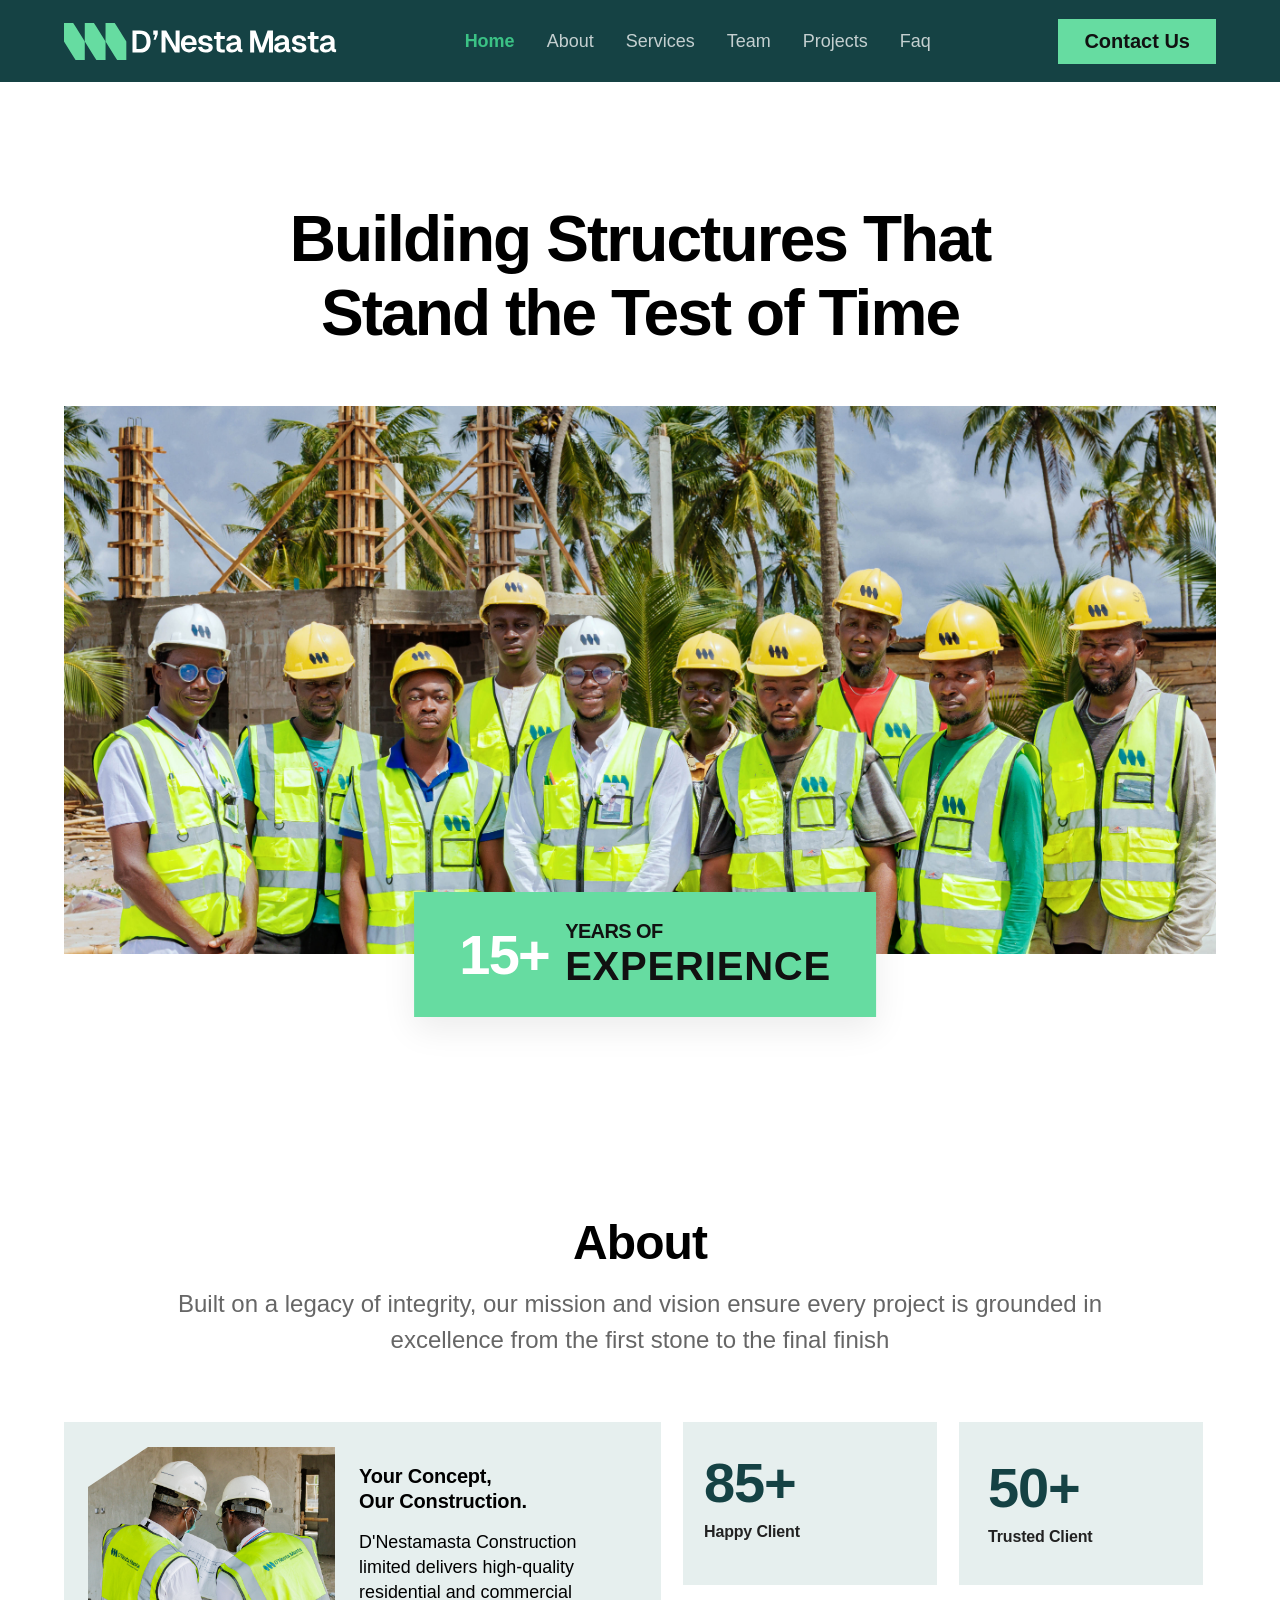
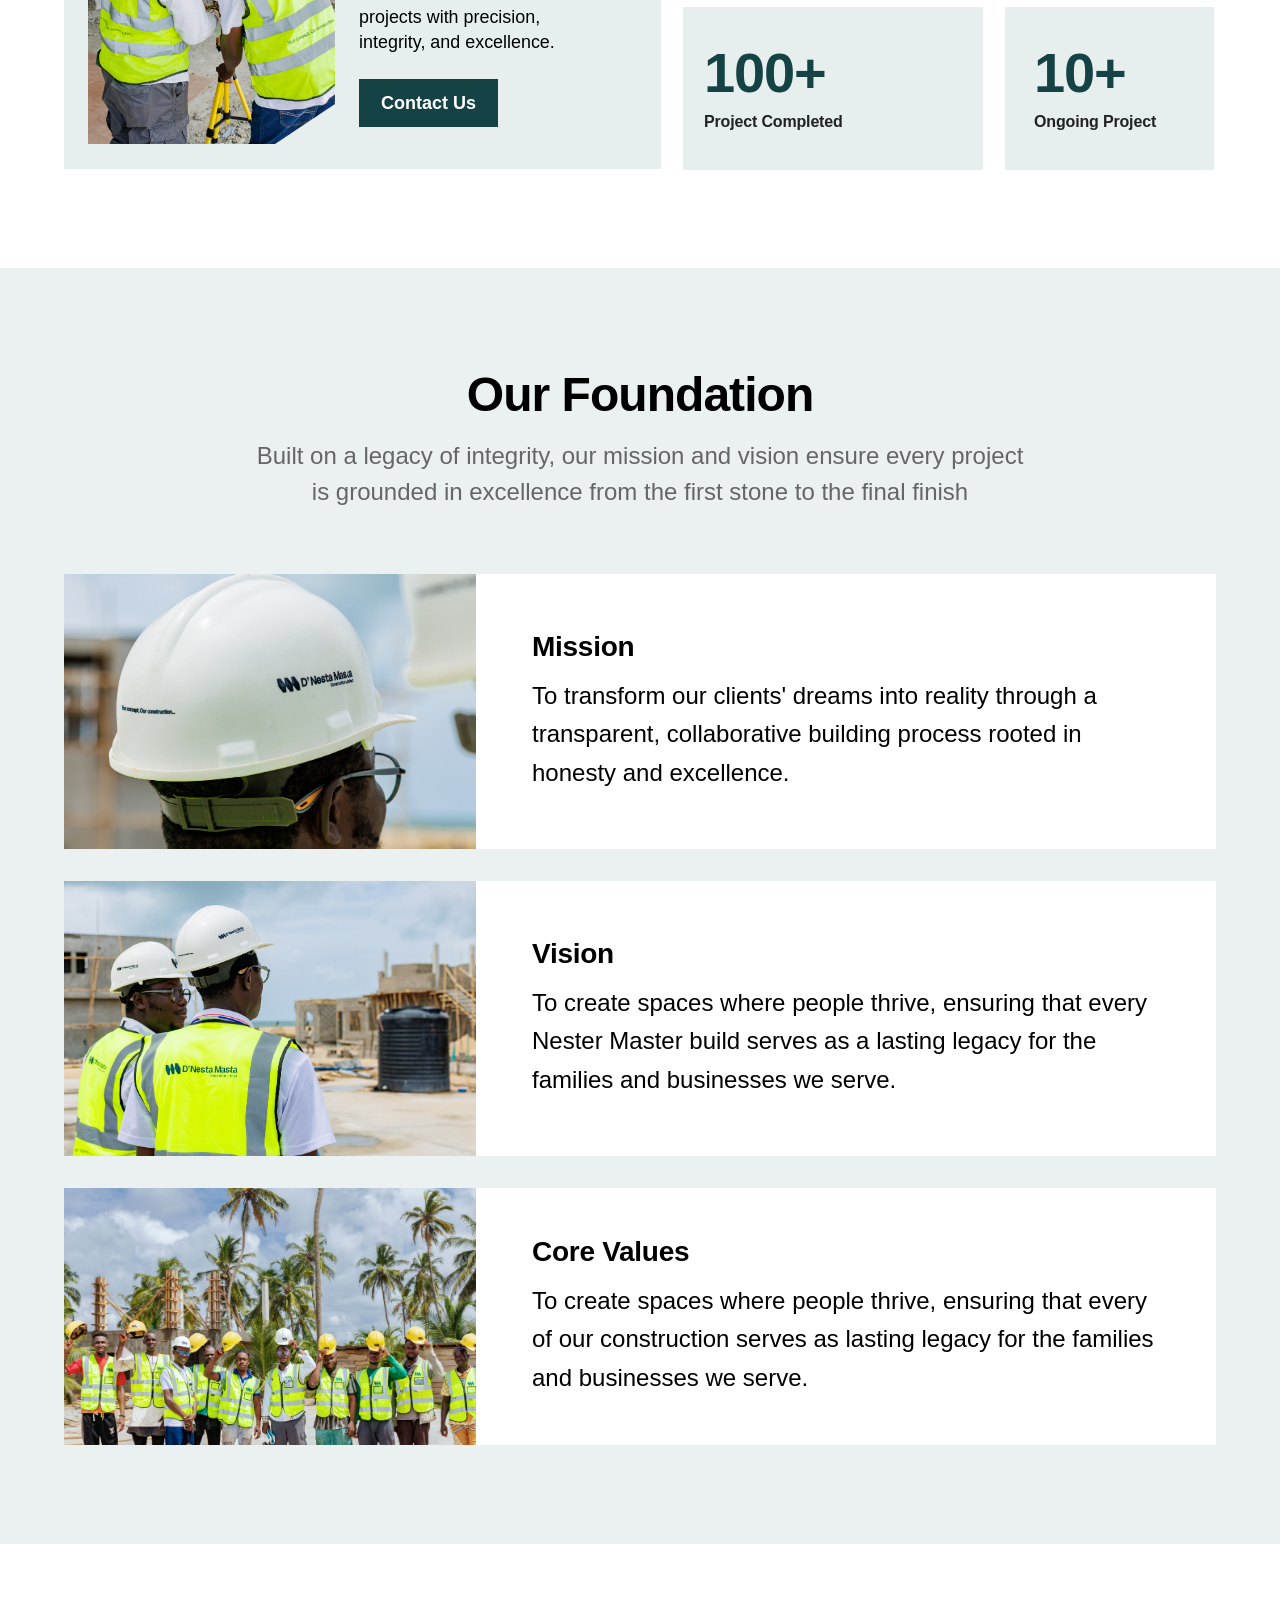
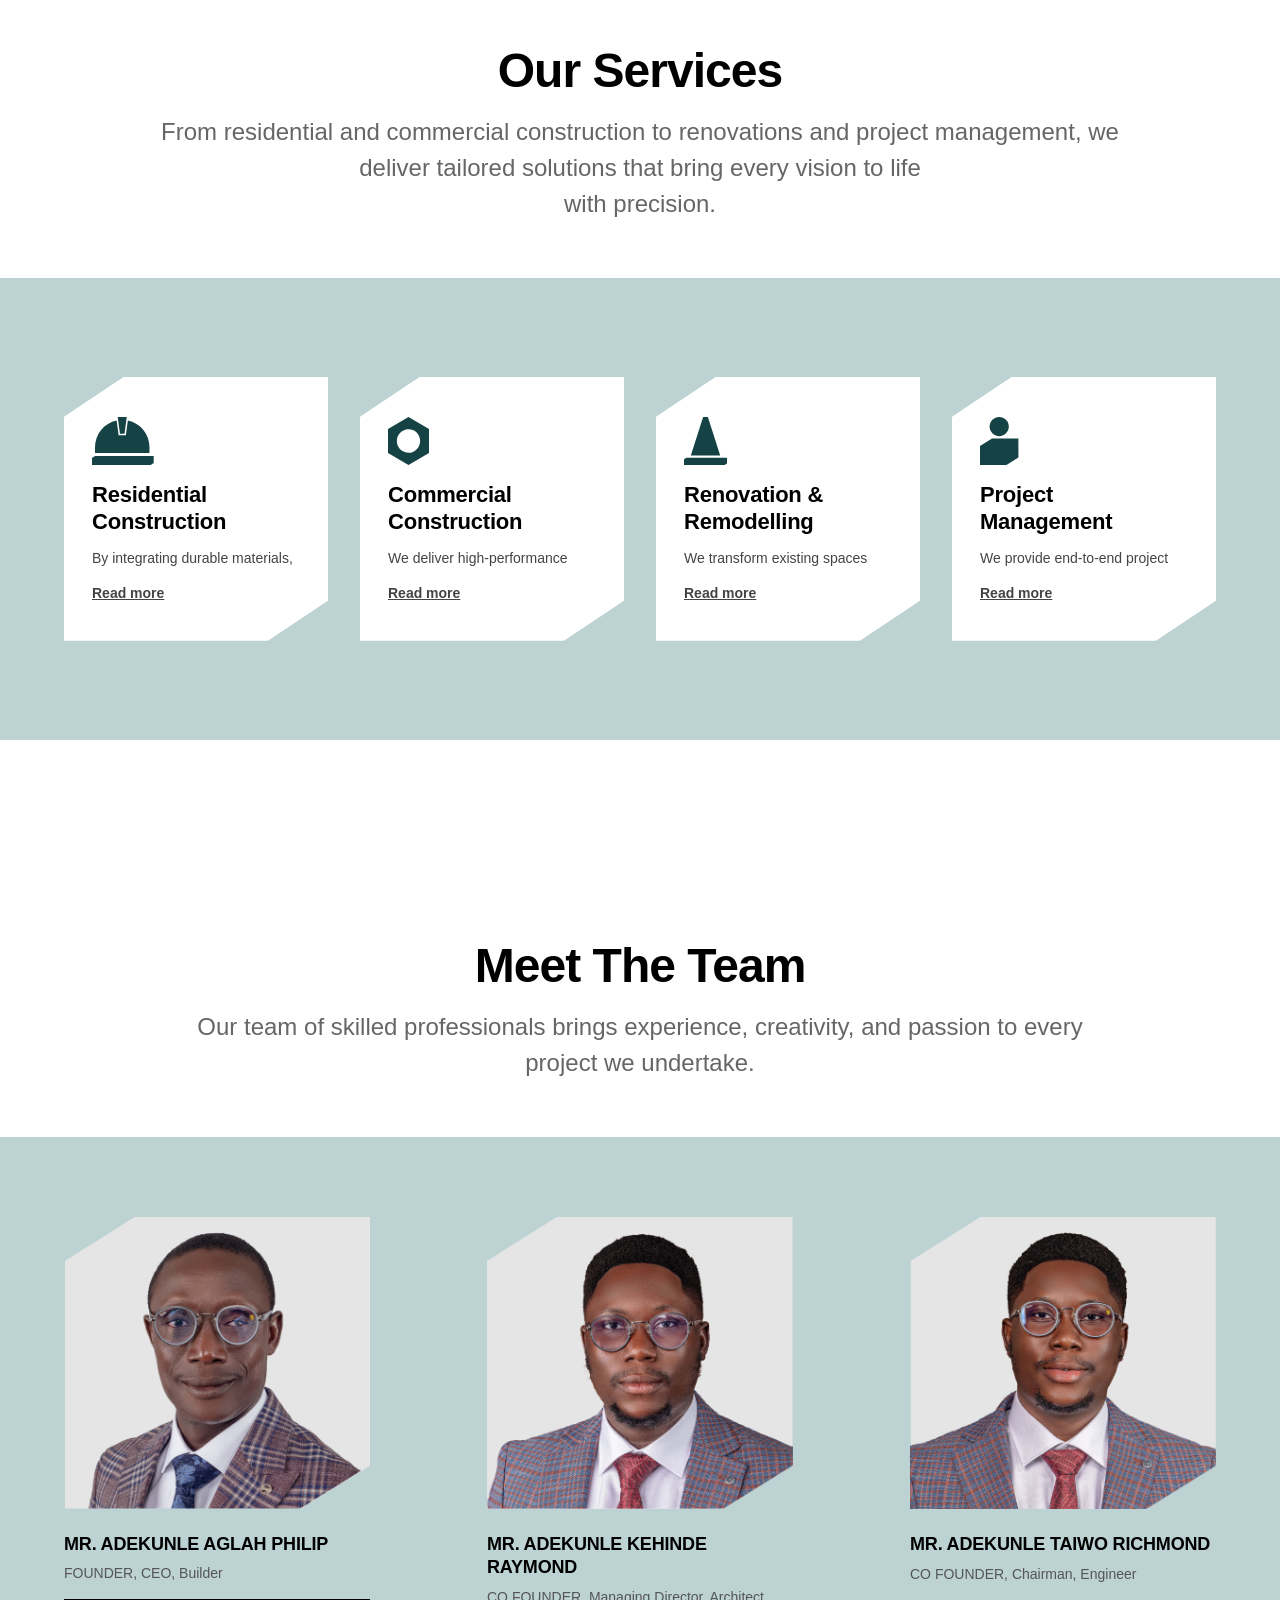
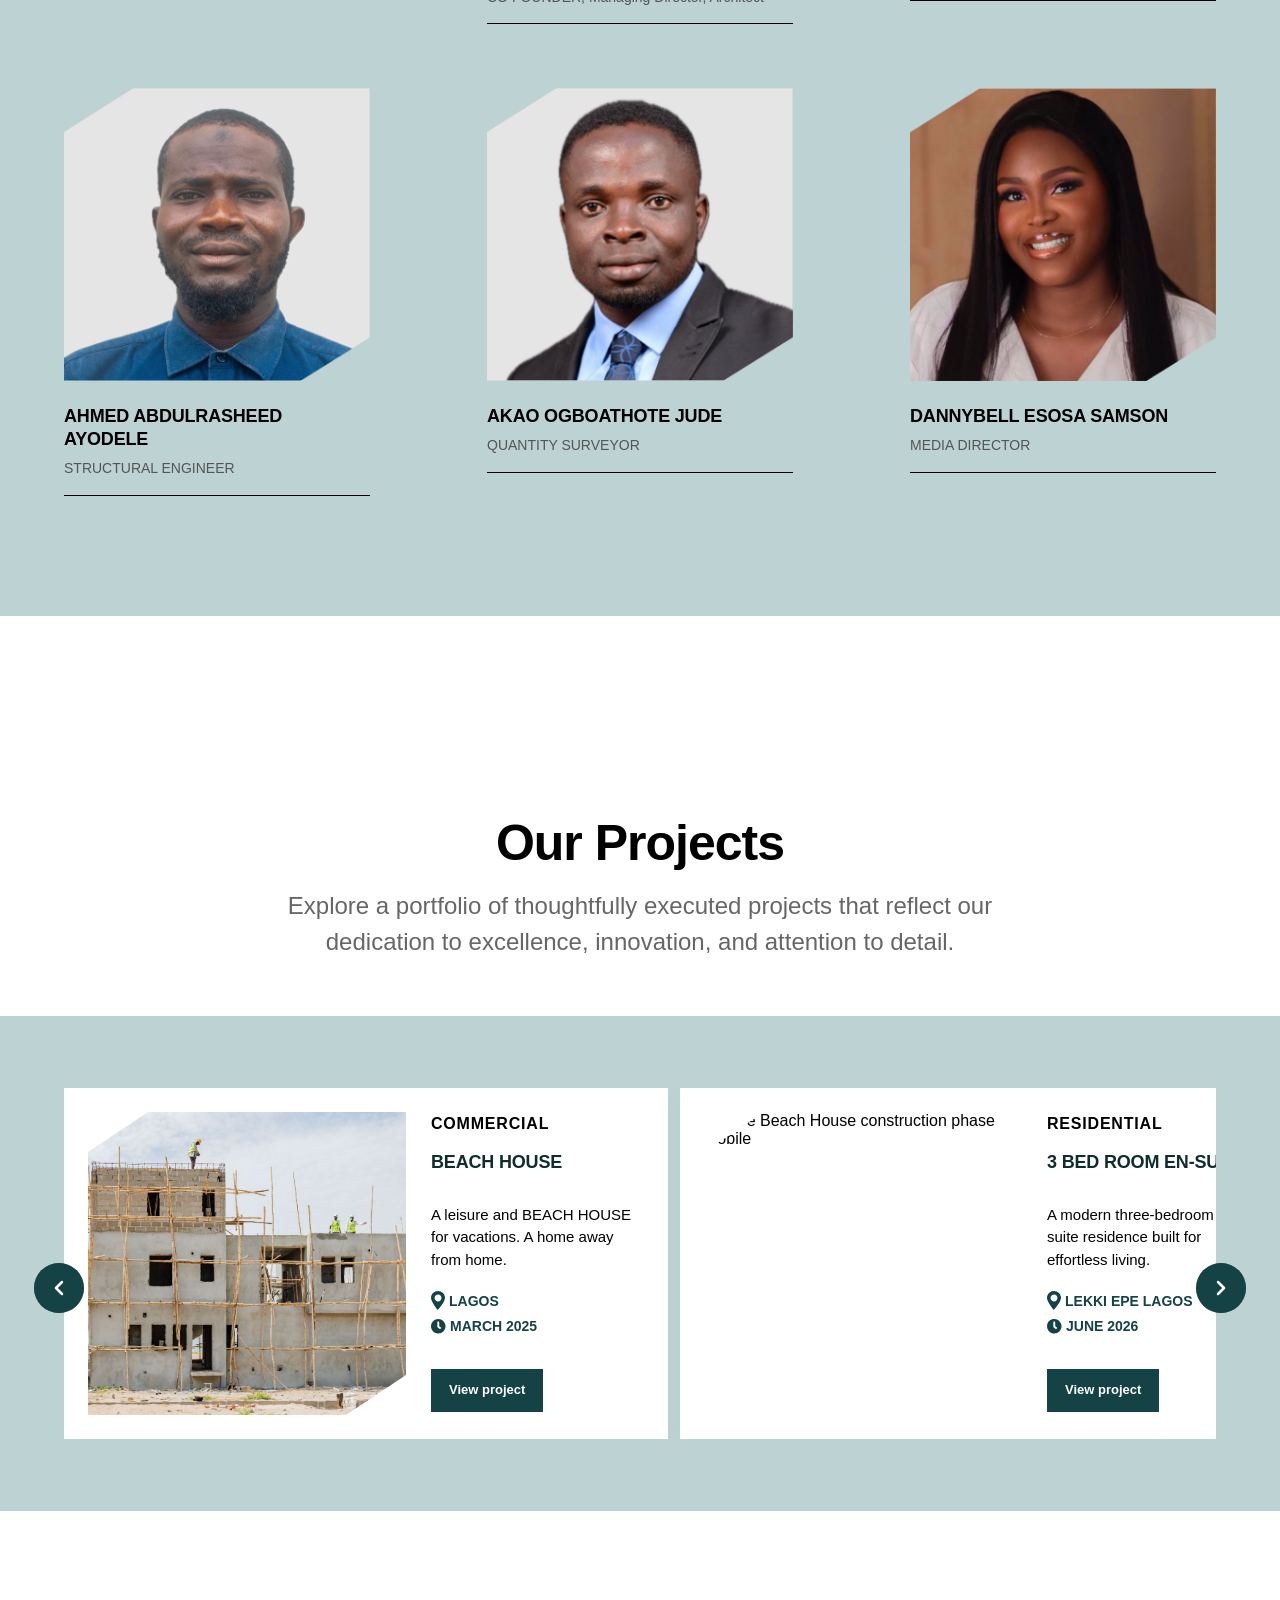
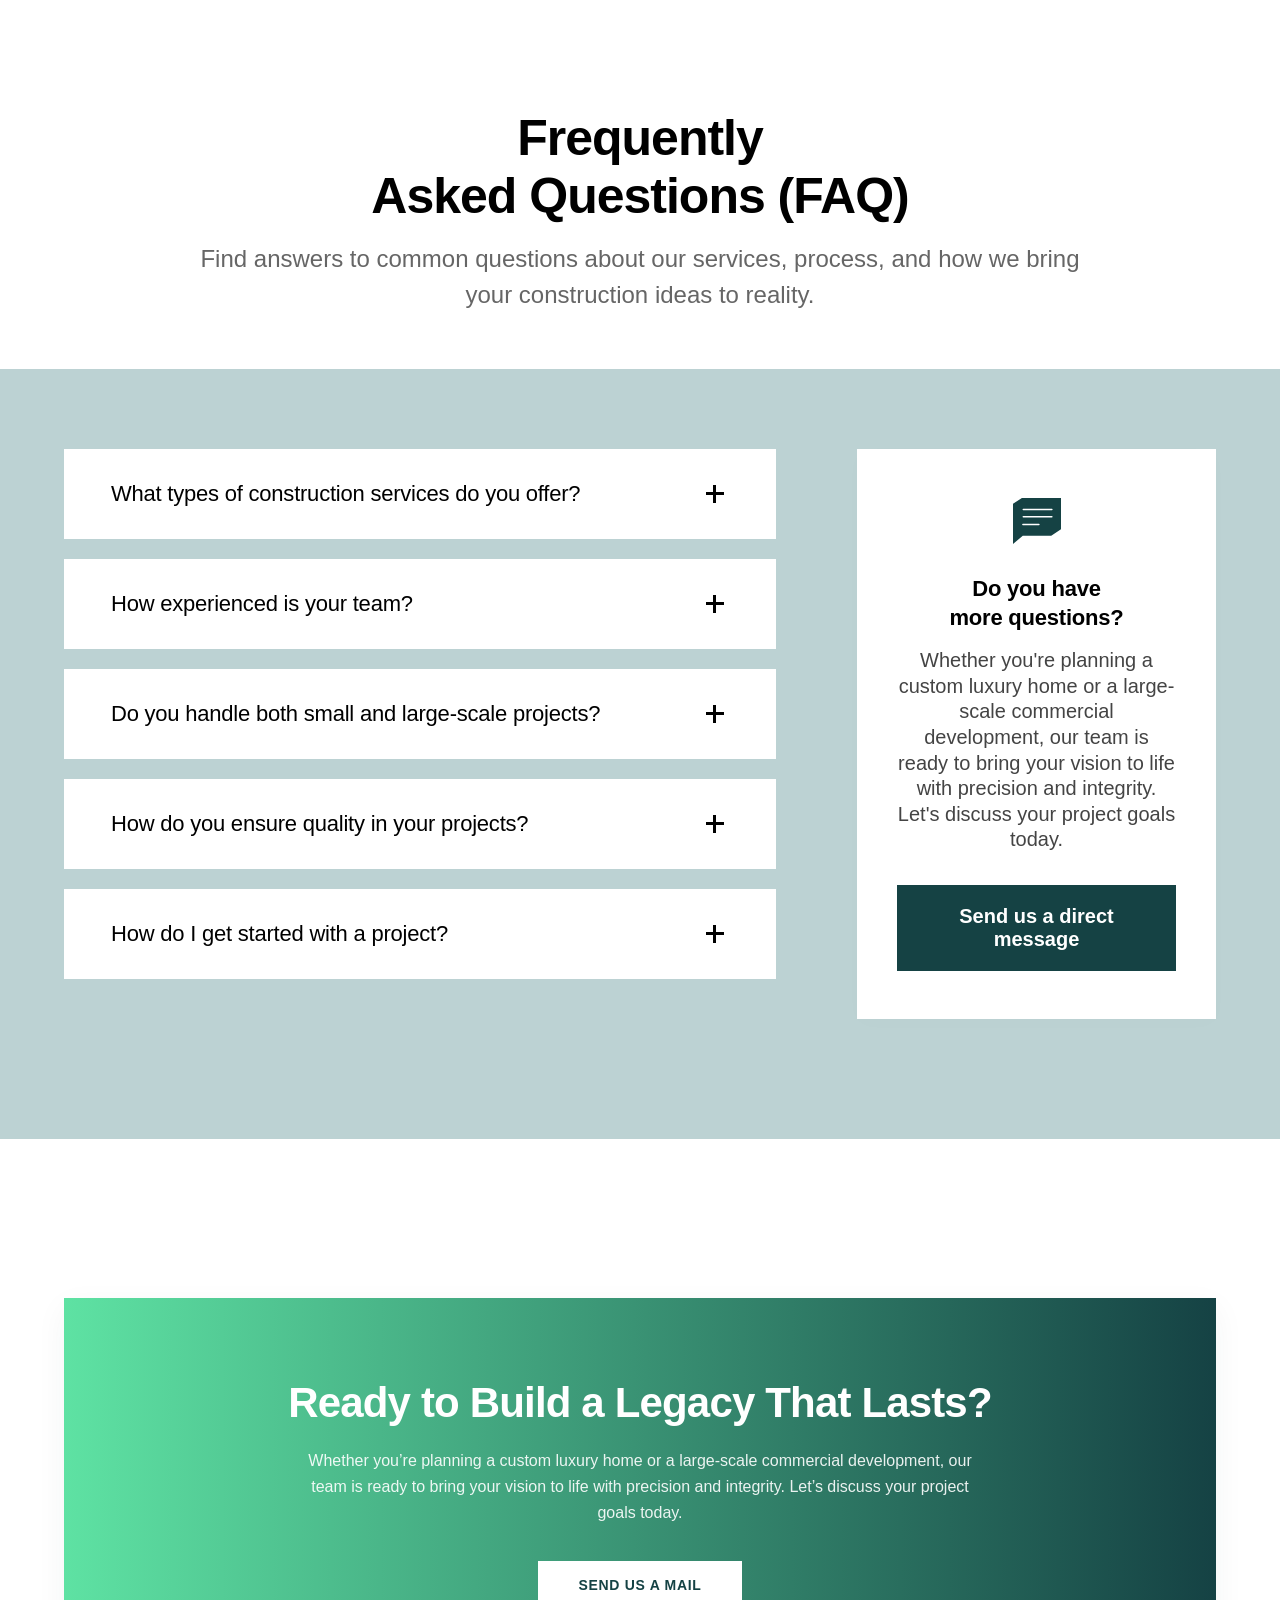
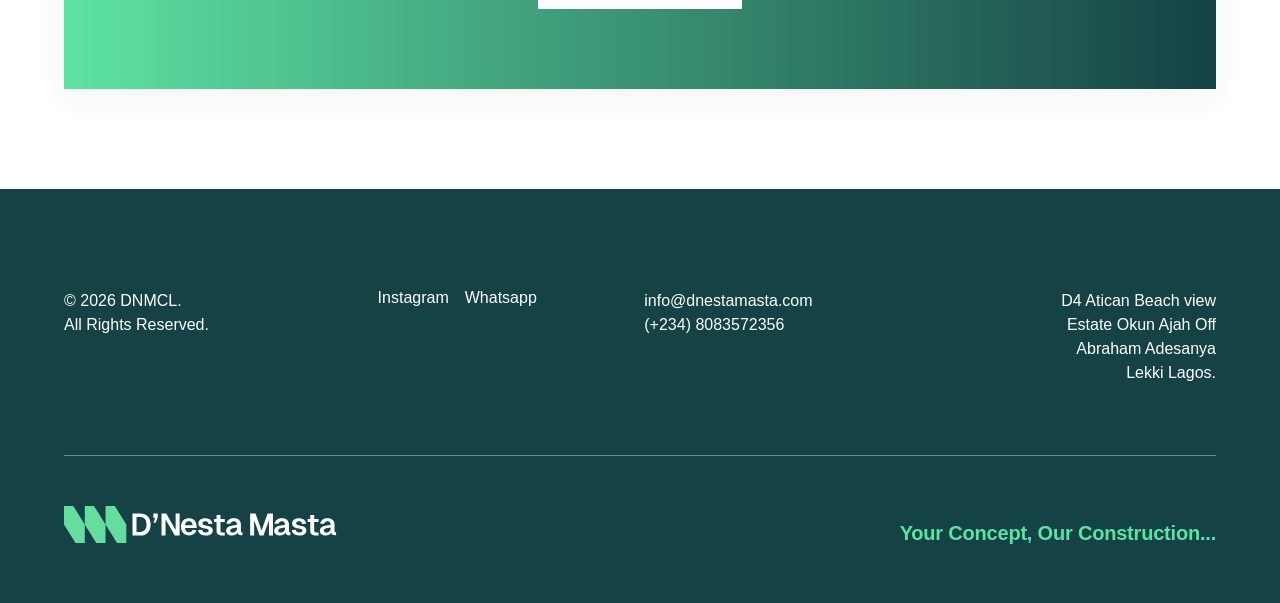
==== index.html @ 19a23cb1 "update chnages" ====
<!DOCTYPE html>
<html lang="en">
<head>
    <meta charset="UTF-8">
    <meta name="viewport" content="width=device-width, initial-scale=1.0">
    <title>Document</title>
    <link rel="preconnect" href="https://fonts.gstatic.com" crossorigin>

    <link rel="stylesheet" href="css/styles.css">

    
</head>

<script src="js/main.js"></script>

<body>
    <header class="site-header">
        <div class="site-container header-inner">
            <a href="index.html" class="brand-logo">
                <img src="Assets/Icon/Icon + Word Mark.svg" alt="D'Nesta Masta Logo" class="logo-mark">
                
            </a>

            <nav class="main-navigation">
                <ul class="nav-links-list">
                    <li><a href="#home" class="nav-anchor active-anchor">Home</a></li>
                    <li><a href="#about" class="nav-anchor">About</a></li>
                    <li><a href="#services" class="nav-anchor">Services</a></li>
                    <li><a href="#team" class="nav-anchor">Team</a></li>
                    <li><a href="#projects" class="nav-anchor">Projects</a></li>
                    <li><a href="#faq" class="nav-anchor">Faq</a></li>
                </ul>
            </nav>

            <div class="header-action">
                <a href="mailto:hello@nestermaster.com" class="btn-primary-cta">Contact Us</a>
            </div>
        </div>
    </header>

    <section id="home" class="hero-viewport-section">
        <div class="site-container hero-inner-layout">
            
            <h1 class="hero-master-headline">
                <span class="headline-row-top">Building Structures That</span>
                <span class="headline-row-bottom">Stand the Test of Time</span>
            </h1>
            
            <div class="hero-asset-frame">
                <img src="Assets/Images/dnmcl image/419A0085.jpg" alt="D'Nesta Masta Construction Crew" class="hero-main-display">
                
            
            </div>

             <div class="metric-accent-badge">
                    <span class="metric-num">15+</span>
                    <div class="metric-label-block">
                        <span class="label-meta-top">YEARS OF</span>
                        <span class="label-meta-bold">EXPERIENCE</span>
                    </div>
                </div>

        </div>
    </section>

    <section id="about" class="about-viewport-section">
    <div class="site-container">
        
        <header class="about-section-header">
            <h2 class="about-main-title">About</h2>
            <p class="about-header-lead">
                Built on a legacy of integrity, our mission and vision ensure every project is grounded in <br> excellence from the first stone to the final finish
            </p>
        </header>

        <div class="about-bento-grid">
            
            <article class="concept-feature-card">
                <div class="concept-image-frame">
                    <img src="Assets/Images/dnmcl image/419A0057.jpg" alt="Engineers reviewing structural blueprints" class="concept-display-img">
                </div>
                
                <div class="concept-content-block">
                    <h3 class="concept-card-title">
                        <span class="title-row">Your Concept, <br> Our Construction.</span>
                    </h3>
                    <p class="concept-card-body">
                        D'Nestamasta Construction <br>limited delivers high-quality <br>residential and commercial <br> projects with precision, <br>integrity, and excellence.
                    </p>
                    <a href="#contact" class="btn-secondary-cta">Contact Us</a>
                </div>
            </article>

            <div class="metrics-grid-aside">
                
                <div class="metric-data-card">
                    <span class="metric-num-display" data-target="85">+</span>
                    <span class="metric-label-display">Happy Client</span>
                </div>

                <div class="metric-data-card-1">
                    <span class="metric-num-display"data-target="50">+</span></span>
                    <span class="metric-label-display">Trusted Client</span>
                </div>

                <div class="metric-data-card-2">
                    <span class="metric-num-display"data-target="100">+</span>
                    <span class="metric-label-display">Project Completed</span>
                </div>

                <div class="metric-data-card-3">
                    <span class="metric-num-display"data-target="10">+</span>
                    <span class="metric-label-display">Ongoing Project</span>
                </div>

            </div>

        </div>

    </div>
</section>

<section id="foundation" class="foundation-viewport-section">
    <div class="site-container">
        
        <header class="foundation-section-header">
            <h2 class="foundation-main-title">Our Foundation</h2>
            <p class="foundation-header-lead">
                Built on a legacy of integrity, our mission and vision ensure every project is grounded in excellence from the first stone to the final finish
            </p>
        </header>

        <div class="foundation-rows-stack">
            
            <article class="foundation-row-card">
                <div class="foundation-image-block">
                    <img src="Assets/Images/dnmcl image/419A0175.jpg" alt="D'Nesta Masta close up helmet view" class="foundation-row-img">
                </div>
                <div class="foundation-content-block">
                    <h3 class="foundation-card-title">Mission</h3>
                    <p class="foundation-card-body">
                        To transform our clients' dreams into reality through a transparent, collaborative building process rooted in honesty and excellence.
                    </p>
                </div>
            </article>

            <article class="foundation-row-card">
                <div class="foundation-image-block">
                    <img src="Assets/Images/dnmcl image/419A0178.jpg" alt="Engineers looking at construction site development" class="foundation-row-img">
                </div>
                <div class="foundation-content-block">
                    <h3 class="foundation-card-title">Vision</h3>
                    <p class="foundation-card-body">
                        To create spaces where people thrive, ensuring that every Nester Master build serves as a lasting legacy for the families and businesses we serve.
                    </p>
                </div>
            </article>

            <article class="foundation-row-card">
                <div class="foundation-image-block">
                    <img src="Assets/Images/dnmcl image/419A0094.jpg" alt="D'Nesta Masta construction field team array" class="foundation-row-img">
                </div>
                <div class="foundation-content-block">
                    <h3 class="foundation-card-title">Core Values</h3>
                    <p class="foundation-card-body">
                        To create spaces where people thrive, ensuring
                        that every of our construction serves as lasting legacy for the families and businesses we serve.
                    </p>
                </div>
            </article>

        </div>

    </div>
</section>

<section id="services" class="services-viewport-section">
    
    <div class="site-container">
        <header class="services-section-header">
            <h2 class="services-main-title">Our Services</h2>
            <p class="about-header-lead">
                From residential and commercial construction to renovations and project management, we deliver tailored solutions that bring every vision to life <br> with precision.
            </p>
        </header>
    </div>

    <div class="services-color-tray">
        <div class="site-container">
            <div class="services-desktop-grid">
                
                <article class="service-custom-card">
                    <div class="service-card-inner-wrap">
                        <div class="service-icon-box">
                            <img src="Assets/Icon/residential.svg" alt="Residential Construction Icon" class="service-vector">
                        </div>
                        <h3 class="service-card-title">Residential<br>Construction</h3>
                        
                        <div class="service-expand-wrapper">
                            <p class="service-card-body-text">
                                 By integrating durable materials, modern building techniques, and refined design, we deliver homes that are not only visually striking but built to stand the test of time.
                            </p>
                        </div>
                        
                        <button class="btn-service-toggle">Read more</button>
                    </div>
                </article>

                <article class="service-custom-card">
                    <div class="service-card-inner-wrap">
                        <div class="service-icon-box">
                            <img src="Assets/Icon/Commercial.svg" alt="Commercial Construction Icon" class="service-vector">
                        </div>
                        <h3 class="service-card-title">Commercial<br>Construction</h3>
                        
                        <div class="service-expand-wrapper">
                            <p class="service-card-body-text">
                               We deliver high-performance commercial developments designed to meet the demands of modern business environments. From structural planning to final execution, our process combines efficiency, durability, and design excellence. Whether it’s office spaces, retail environments, or large-scale facilities, we create functional spaces that support growth while maintaining a strong architectural presence.  
                            </p>
                        </div>
                        
                        <button class="btn-service-toggle">Read more</button>
                    </div>
                </article>

                <article class="service-custom-card">
                    <div class="service-card-inner-wrap">
                        <div class="service-icon-box">
                            <img src="Assets/Icon/Renovation.svg" alt="Renovation & Remodelling Icon" class="service-vector">
                        </div>
                        <h3 class="service-card-title">Renovation &<br>Remodelling</h3>
                        
                        <div class="service-expand-wrapper">
                            <p class="service-card-body-text">
                                We transform existing spaces through carefully planned renovations that enhance both form and function. From structural upgrades to contemporary interior refinements, we reimagine spaces with precision and purpose. Our approach ensures each project not only meets current standards but elevates the overall value and experience of the space.

                            </p>
                        </div>
                        
                        <button class="btn-service-toggle">Read more</button>
                    </div>
                </article>

                <article class="service-custom-card">
                    <div class="service-card-inner-wrap">
                        <div class="service-icon-box">
                            <img src="Assets/Icon/project.svg" alt="Project Management Icon" class="service-vector">
                        </div>
                        <h3 class="service-card-title">Project<br>Management</h3>
                        
                        <div class="service-expand-wrapper">
                            <p class="service-card-body-text">
                                We provide end-to-end project management, overseeing every stage of the construction lifecycle with precision and transparency. From initial planning and resource coordination to execution and final delivery, our team ensures every detail is aligned with your goals. With a focus on efficiency, quality control, and timely completion, we bring clarity and confidence to every project.
                            </p>
                        </div>
                        
                        <button class="btn-service-toggle">Read more</button>
                    </div>
                </article>
            </div>

            <div class="services-scroll-indicator">
                   <span class="indicator-dot active" data-slide="0"></span>
                   <span class="indicator-dot" data-slide="1"></span>
                   <span class="indicator-dot" data-slide="2"></span>
                   <span class="indicator-dot" data-slide="3"></span>
            </div>
        </div>
    </div>
</section>

<section id="team" class="team-viewport-section">
    
    <div class="site-container">
        <header class="team-section-header">
            <h2 class="team-main-title">Meet The Team</h2>
            <p class="team-header-lead">
                Our team of skilled professionals brings experience, creativity, and passion to every project we undertake.
            </p>
        </header>
    </div>

    <div class="team-color-tray">
        <div class="site-container">
            
            <div class="team-desktop-grid">
                
                <article class="team-profile-card">
                    <div class="team-image-frame">
                        <img src="Assets/Images/Website Assets/Group 37299.png" alt="Mr. Adekunle Aglah. P" class="team-portrait-img">
                    </div>
                    <div class="team-meta-details">
                        <h3 class="team-member-name">MR. ADEKUNLE AGLAH PHILIP</h3>
                        <p class="team-member-role">FOUNDER, CEO, Builder</p>
                    </div>
                </article>

                <article class="team-profile-card">
                    <div class="team-image-frame">
                        <img src="Assets/Images/Website Assets/Group 37300.png" alt="Mr. Adekunle Kehinde. R" class="team-portrait-img">
                    </div>
                    <div class="team-meta-details">
                        <h3 class="team-member-name">MR. ADEKUNLE KEHINDE RAYMOND</h3>
                        <p class="team-member-role">CO FOUNDER, Managing Director, Architect</p>
                    </div>
                </article>

                <article class="team-profile-card">
                    <div class="team-image-frame">
                        <img src="Assets/Images/Website Assets/Group 37301.png" alt="Mr. Adekunle Taiwo. R" class="team-portrait-img">
                    </div>
                    <div class="team-meta-details">
                        <h3 class="team-member-name">MR. ADEKUNLE TAIWO RICHMOND</h3>
                        <p class="team-member-role">CO FOUNDER, Chairman, Engineer</p>
                    </div>
                </article>

                <article class="team-profile-card">
                    <div class="team-image-frame">
                        <img src="Assets/Images/Website Assets/Group 37304.png" alt="Ahmed Abdulrasheed Ayodele" class="team-portrait-img">
                    </div>
                    <div class="team-meta-details">
                        <h3 class="team-member-name">AHMED ABDULRASHEED AYODELE</h3>
                        <p class="team-member-role">STRUCTURAL ENGINEER</p>
                    </div>
                </article>

                <article class="team-profile-card">
                    <div class="team-image-frame">
                        <img src="Assets/Images/Website Assets/Group 37303.png" alt="Akao Ogboathote Jude" class="team-portrait-img">
                    </div>
                    <div class="team-meta-details">
                        <h3 class="team-member-name">AKAO OGBOATHOTE JUDE</h3>
                        <p class="team-member-role">QUANTITY SURVEYOR</p>
                    </div>
                </article>

                <article class="team-profile-card">
                    <div class="team-image-frame">
                        <img src="Assets/Images/Website Assets/Group 37302.png" alt="Dannybell Esosa Samson" class="team-portrait-img">
                    </div>
                    <div class="team-meta-details">
                        <h3 class="team-member-name">DANNYBELL ESOSA SAMSON</h3>
                        <p class="team-member-role">MEDIA DIRECTOR</p>
                    </div>
                </article>

            </div>
            
        </div>
    </div>
</section>

<section id="projects" class="projects-viewport-section">
    
    <div class="site-container">
        <header class="projects-section-header">
            <h2 class="projects-main-title">Our Projects</h2>
            <p class="projects-header-lead">
                Explore a portfolio of thoughtfully executed projects that reflect our dedication to excellence, innovation, and attention to detail.
            </p>
        </header>
    </div>

    <div class="projects-color-tray">
        <div class="site-container slider-outer-wrapper">
            
            <div class="projects-slider-window">
                <div class="projects-slider-track">

                    <!-- Project Card 1 -->
                    <article class="project-display-card">
                        <div class="project-image-frame">
                                <img src="Assets/Images/Commercial Construction/419A0062.jpg" alt="Ikare Beach House construction phase mobile" class="project-card-img mobile-only-img">
                        </div>
                        <div class="project-info-block">
                            <span class="project-tag">COMMERCIAL</span>
                            <h3 class="project-card-title">BEACH HOUSE</h3>
                            <p class="project-card-body">
                                A leisure and BEACH HOUSE for vacations. A home away from home.
                            </p>
                            <div class="project-meta-data">
                                <div class="meta-item">
                                    <img src="Assets/Icon/Location--inject-1.svg" alt="">
                                    <span>LAGOS</span>
                                </div>
                                <div class="meta-item">
                                    <img src="Assets/Icon/Date.svg" alt="">
                                    <span>MARCH 2025</span>
                                </div>
                            </div>
                            <a href="project-1.html" class="btn-project-link">View project</a>
                        </div>
                    </article>

                    <!-- Project Card 2 -->
                    <article class="project-display-card">
                        <div class="project-image-frame">
                            <div class="project-image-frame">
                                <img src="Assets/Images/Residential Construction/DJI_20260325124326_0551_D.jpg" alt="Ikare Beach House construction phase mobile" class="project-card-img mobile-only-img">
                        </div>
                        </div>
                        <div class="project-info-block">
                            <span class="project-tag">RESIDENTIAL</span>
                            <h3 class="project-card-title">3 BED ROOM EN-SUITE</h3>
                            <p class="project-card-body">
                                A modern three-bedroom en-suite residence built for effortless living.
                            </p>
                            <div class="project-meta-data">
                                <div class="meta-item">
                                    <img src="Assets/Icon/Location--inject-1.svg" alt="">
                                    <span>LEKKI EPE LAGOS</span>
                                </div>
                                <div class="meta-item">
                                    <img src="Assets/Icon/Date.svg" alt="">
                                    <span>JUNE 2026</span>
                                </div>
                            </div>
                            <a href="project-2.html" class="btn-project-link">View project</a>
                        </div>
                    </article>

                </div>
            </div>

            <!-- Grouped Navigation Buttons -->
            <div class="slider-nav-container">
                <button class="slider-nav-btn prev-btn" aria-label="Previous Project">
                    <svg width="24" height="24" viewBox="0 0 24 24" fill="none" stroke="currentColor" stroke-width="2.5" stroke-linecap="round" stroke-linejoin="round"><polyline points="15 18 9 12 15 6"></polyline></svg>
                </button>
                <button class="slider-nav-btn next-btn" aria-label="Next Project">
                    <svg width="24" height="24" viewBox="0 0 24 24" fill="none" stroke="currentColor" stroke-width="2.5" stroke-linecap="round" stroke-linejoin="round"><polyline points="9 18 15 12 9 6"></polyline></svg>
                </button>
            </div>

            <!-- Desktop Nav Buttons (Hidden on mobile) -->
            <div class="slider-nav-container">
                <button class="slider-nav-btn prev-btn" aria-label="Previous Project">
                    <svg width="24" height="24" viewBox="0 0 24 24" fill="none" stroke="currentColor" stroke-width="2.5" stroke-linecap="round" stroke-linejoin="round"><polyline points="15 18 9 12 15 6"></polyline></svg>
                </button>
                <button class="slider-nav-btn next-btn" aria-label="Next Project">
                    <svg width="24" height="24" viewBox="0 0 24 24" fill="none" stroke="currentColor" stroke-width="2.5" stroke-linecap="round" stroke-linejoin="round"><polyline points="9 18 15 12 9 6"></polyline></svg>
                </button>
            </div>

            <!-- Mobile Slider Indicator Dots (Shown on mobile) -->
            <div class="slider-dots-container">
                <span class="dot active" data-index="0"></span>
                <span class="dot" data-index="1"></span>
            </div>

        </div>
    </div>
</section>

<section id="faq" class="faq-viewport-section">
    
    <div class="site-container">
        <header class="faq-section-header">
            <h2 class="faq-main-title">Frequently <br>Asked Questions (FAQ)</h2>
            <p class="faq-header-lead">
                Find answers to common questions about our services, process, and how we bring <br>your construction ideas to reality.
            </p>
        </header>
    </div>

    <div class="faq-color-tray">
        <div class="site-container faq-dual-layout">
            
            <div class="faq-accordion-stack">
                
                <div class="faq-accordion-item">
                    <button class="faq-trigger-bar" aria-expanded="false">
                        <span class="faq-question-text">What types of construction services do you offer?</span>
                        <span class="faq-status-icon"></span>
                    </button>
                    <div class="faq-panel-expand">
                        <div class="faq-panel-content">
                            <p>We provide comprehensive construction services including high-end residential custom builds, modern commercial developments, structural renovations, remodeling, and end-to-end professional project management from ground breaking to handover.</p>
                        </div>
                    </div>
                </div>

                <div class="faq-accordion-item">
                    <button class="faq-trigger-bar" aria-expanded="false">
                        <span class="faq-question-text">How experienced is your team?</span>
                        <span class="faq-status-icon"></span>
                    </button>
                    <div class="faq-panel-expand">
                        <div class="faq-panel-content">
                            <p>Our foundational leadership and field teams hold over 15 years of industry experience across architecture, structural engineering, quantity surveying, and site media coordination, ensuring elite executive precision on every build site.</p>
                        </div>
                    </div>
                </div>

                <div class="faq-accordion-item">
                    <button class="faq-trigger-bar" aria-expanded="false">
                        <span class="faq-question-text">Do you handle both small and large-scale projects?</span>
                        <span class="faq-status-icon"></span>
                    </button>
                    <div class="faq-panel-expand">
                        <div class="faq-panel-content">
                            <p>Yes, our project pipelines span everything from customized, private residential luxury en-suites and vacation beach homes to large-scale business complexes, structural commercial renovations, and corporate facilities.</p>
                        </div>
                    </div>
                </div>

                <div class="faq-accordion-item">
                    <button class="faq-trigger-bar" aria-expanded="false">
                        <span class="faq-question-text">How do you ensure quality in your projects?</span>
                        <span class="faq-status-icon"></span>
                    </button>
                    <div class="faq-panel-expand">
                        <div class="faq-panel-content">
                            <p>Quality is engineered from day one through meticulous material selection, rigorous safety checkpoints, transparency in tracking, and proactive project oversight led by verified structural engineers and certified quantity surveyors.</p>
                        </div>
                    </div>
                </div>

                <div class="faq-accordion-item">
                    <button class="faq-trigger-bar" aria-expanded="false">
                        <span class="faq-question-text">How do I get started with a project?</span>
                        <span class="faq-status-icon"></span>
                    </button>
                    <div class="faq-panel-expand">
                        <div class="faq-panel-content">
                            <p>Getting started is simple. You can use our contact buttons to send us a direct message detailing your project scope or architectural concept. Our project consulting team will review your blueprint concepts and reach back out to organize an initial briefing layout.</p>
                        </div>
                    </div>
                </div>

            </div>

            <aside class="faq-billboard-aside">
                <div class="faq-billboard-card">
        
                 <div class="faq-billboard-icon-wrapper">
                  <img src="Assets/Icon/Chat.svg" alt="Chat Inquiry Icon" class="faq-chat-custom-icon">
                </div>
        
                <h3 class="faq-billboard-title">Do you have<br>more questions?</h3>
                 <p class="faq-billboard-text">
                    Whether you're planning a custom luxury home or a large-scale commercial development, our team is ready to bring your vision to life with precision and integrity. Let's discuss your project goals today.
                 </p>
                 <a href="https://wa.me/2349063449736" class="btn-faq-billboard-cta">Send us a direct message</a>
                </div>
            </aside> 

        </div>
    </div>
</section>

<!-- FINAL CALL TO ACTION BANNER -->
<section class="cta-banner-section">
    <div class="site-container">
        <div class="cta-gradient-card">
            <div class="cta-content-wrapper">
                <h2 class="cta-master-title">Ready to Build a Legacy That Lasts?</h2>
                <p class="cta-description-text">
                    Whether you’re planning a custom luxury home or a large-scale commercial development, our team is ready to bring your vision to life with precision and integrity. Let’s discuss your project goals today.
                </p>
                <div class="cta-action-block">
                    <a href="mailto:hello@nestermaster.com" class="btn-banner-mail-cta">SEND US A MAIL</a>
                </div>
            </div>
        </div>
    </div>
</section>

<!-- SITE FOOTER SECTION -->
<footer class="site-footer-wrapper">
    <div class="site-container">
        
        <!-- TOP LEVEL: METADATA GRID -->
        <div class="footer-meta-grid">
            <!-- Column 1: Rights & Copyright -->
            <div class="footer-grid-col col-copyright">
                <p>© 2026 DNMCL.<br>All Rights Reserved.</p>
            </div>
            
            <!-- Column 2: Social Connectivity -->
            <div class="footer-grid-col col-socials">
                <ul class="footer-inline-links">
                    <!-- <li><a href="https://linkedin.com" target="_blank" rel="noopener">Linkedin</a></li>
                    <li><a href="https://twitter.com" target="_blank" rel="noopener">Twitter</a></li> -->
                    <li><a href="https://www.instagram.com/dnestamasta?igsh=MWFvYWszMWZ0OTNudQ%3D%3D&utm_source=qr" target="_blank" rel="noopener">Instagram</a></li>
                    <li><a href="https://wa.me/2349063449736" target="_blank" rel="noopener">Whatsapp</a></li>
                </ul>
            </div>
            
            <!-- Column 3: Contact Channels -->
            <div class="footer-grid-col col-contact">
                <p>
                    <a href="mailto:info@dnestamasta.com" class="footer-interactive-link">info@dnestamasta.com</a><br>
                    <a href="tel:+2348083572356" class="footer-interactive-link">(+234) 8083572356</a>
                </p>
            </div>
            
            <!-- Column 4: Physical Location HQ -->
            <div class="footer-grid-col col-address">
                <p>
                    D4 Atican Beach view<br>
                    Estate Okun Ajah Off<br>
                    Abraham Adesanya<br>
                    Lekki Lagos.
                </p>
            </div>
        </div>

        <!-- DIVIDER LINE -->
        <hr class="footer-structural-divider">

        <!-- BOTTOM LEVEL: MASTER BRANDING BLOCK -->
        <div class="footer-branding-block">
            <div class="footer-brand-anchor">
                <img src="Assets/Icon/Icon + Word Mark.svg" alt="D'Nesta Masta Logo" class="footer-brand-logo-img">
            </div>
            <div class="footer-tagline-block">
                <p class="footer-tagline-text">Your Concept, Our Construction...</p>
            </div>
        </div>

    </div>
</footer>

</body>
</html>
---- css/styles.css ----
/* ==========================================================================
   1. GEIST SANS FONTS INSTALLATION
   ========================================================================== */
@font-face {
    font-family: 'Geist';
    src: url('../Assets/Fonts/Geist-Light.woff2') format('woff2');
    font-weight: 300;
    font-style: normal;
    font-display: swap;
}

@font-face {
    font-family: 'Geist';
    src: url('../Assets/Fonts/Geist-Regular.woff2') format('woff2');
    font-weight: 400;
    font-style: normal;
    font-display: swap;
}

@font-face {
    font-family: 'Geist';
    src: url('../Assets/Fonts/Geist-Medium.woff2') format('woff2');
    font-weight: 500;
    font-style: normal;
    font-display: swap;
}

@font-face {
    font-family: 'Geist';
    src: url('../Assets/Fonts/Geist-Semibold.woff2') format('woff2');
    font-weight: 600;
    font-style: normal;
    font-display: swap;
}

@font-face {
    font-family: 'Geist';
    src: url('../Assets/Fonts/Geist-Bold.woff2') format('woff2');
    font-weight: 700;
    font-style: normal;
    font-display: swap;
}

@font-face {
    font-family: 'Geist';
    src: url('../Assets/Fonts/Geist-Extrabold.woff2') format('woff2');
    font-weight: 800;
    font-style: normal;
    font-display: swap;
}

@font-face {
    font-family: 'Geist';
    src: url('../Assets/Fonts/Geist-Black.woff2') format('woff2');
    font-weight: 900;
    font-style: normal;
    font-display: swap;
}

/* ==========================================================================
   2. DESIGN TOKENS (EXCLUSIVELY 1440PX DESKTOP SPECIFICATIONS)
   ========================================================================== */
:root {
    /* Color Palette */
    --clr-teal-bg: #154244;
    --clr-mint-accent: #66DCA1;
    --clr-text-white: #FFFFFF;
    --clr-dark-heading: #000000;
    --clr-dark-meta: #111111;
    --clr-mint-green: #E6EFEE;
    --clr-mint-deepgreen: #BCD2D3;
    
    /* Typography Family */
    --font-family-base: 'Geist', -apple-system, BlinkMacSystemFont, sans-serif;

    /* 🎬 MOTION AND ANIMATION CONTROLS */
    --ease-premium-spring: cubic-bezier(0.25, 1, 0.5, 1);
    --ease-smooth-in-out: cubic-bezier(0.9, 0, 0.2, 1);
    --motion-duration-long: 5s;
}

/* ==========================================================================
   GLOBAL BOX-SIZING RESET
   ========================================================================== */
*, *::before, *::after {
    box-sizing: border-box;
}

/* ==========================================================================
   3. GLOBAL MASTER RESET & GROUND RULES
   ========================================================================== */
*, *::before, *::after {
    box-sizing: border-box;
    margin: 0;
    padding: 0;
}

html {
    scroll-behavior: smooth;
    background-color: #FFFFFF;
}

body {
    font-family: var(--font-family-base);
    background-color: #FFFFFF;
    -webkit-font-smoothing: antialiased;
    padding-top: 104px;    /* Matches the exact desktop height of your header */
}

/* ==========================================================================
   3.1 HARDWARE ACCELERATED ENTRANCE KEYFRAMES
   ========================================================================== */
@keyframes sectionCardReveal {
    from {
        opacity: 0;
        transform: translateY(40px) scale(0.98);
    }
    to {
        opacity: 1;
        transform: translateY(0) scale(1);
    }
}

@keyframes sideSlideReveal {
    from {
        opacity: 0;
        transform: translateX(50px);
    }
    to {
        opacity: 1;
        transform: translateX(0);
    }
}

/* ==========================================================================
   4. LOCKED LAYOUT CONTAINER SPECIFICATIONS (1440px Canvas / 1200px Content)
   ========================================================================== */
.site-container {
    width: 100%;
    max-width: 1440px;
    margin-right: auto;
    margin-left: auto;
    padding-right: min(120px, 5vw); /* Dynamic Fluid Padding */
    padding-left: min(120px, 5vw);
}

/* ==========================================================================
   5. SITE HEADER COMPONENT (DESKTOP)
   ========================================================================== */
.site-header {
    background-color: var(--clr-teal-bg);
    width: 100%;
    height: 82px; /* Fixed premium desktop rhythm height */
    display: flex;
    align-items: center;
    position: fixed;
    top: 0;
    left: 0;
    z-index: 1000;
}

.header-inner {
    display: flex;
    justify-content: space-between;
    align-items: center;
    width: 100%;
}

.brand-logo {
    display: flex;
    align-items: center;
    gap: 12px;
    text-decoration: none;
    color: var(--clr-text-white);
}

.logo-mark {
    width: auto;
    height: 37px;
}

.logo-text {
    font-size: 24px;
    font-weight: 700;
    letter-spacing: -0.02em;
}

/* Horizontal Link Matrix */
.nav-links-list {
    display: flex;
    align-items: center;
    gap: 32px;
    list-style: none;
}

.nav-anchor {
    font-size: 18px;
    font-weight: 450;
    color: var(--clr-text-white);
    text-decoration: none;
    opacity: 0.75;
    transition: opacity 0.25s ease;
}

.nav-anchor.active-anchor {
    color: #3bc285;
    font-weight: 600;
}

.nav-anchor:hover,
.active-anchor {
    opacity: 1;
    color: var(--clr-mint-accent);
}

/* Brand Button Structure */
.btn-primary-cta {
    background-color: var(--clr-mint-accent);
    color: var(--clr-dark-meta);
    text-decoration: none;
    padding: 11px 26px;
    border-radius: 0px;
    font-weight: 650;
    font-size: 20px;
    display: inline-block;
    transition: transform 0.2s ease, box-shadow 0.2s ease;
}

.btn-primary-cta:hover {
    transform: translateY(-1px);
    box-shadow: 0 4px 12px rgba(94, 226, 163, 0.2);
}

/* ==========================================================================
   6. HERO VIEWPORT COMPONENT (DESKTOP)
   ========================================================================== */
.hero-viewport-section {
    background-color: #FFFFFF;
    padding-top: 99px;
    padding-bottom: 99px;
}

.hero-inner-layout {
    display: flex;
    flex-direction: column;
    align-items: center;
}

/* Split Typography Controls */
.hero-master-headline {
    color: var(--clr-dark-heading);
    font-size: 64px;
    font-weight: 700;
    line-height: 1.15;
    letter-spacing: -0.03em;
    text-align: center;
    margin-bottom: 56px;
    display: flex;
    flex-direction: column;
}

.headline-row-top {
    display: block;
}

.headline-row-bottom {
    display: block;
}

/* Precise Image Framing Framework */
.hero-asset-frame {
    position: relative;
    width: 100%; /* Fully spans the 1200px internal grid container bounds */
    height: 548px;
    overflow: hidden;
    border-radius: 0px;
}

.hero-main-display {
    width: 100%;
    height: 548px;        
    object-fit: cover;    /* 🌟 CRUCIAL: This prevents the image from looking squished */
    border-radius: 0px;
    display: block;
    object-position: center 70%;
    transition: transform 0.4s ease;
}

.hero-asset-frame:hover .hero-main-display {
    transform: scale(1.04);
}

/* Absolute Center Overlay Positioning Grid */
.metric-accent-badge {
    left: 50%; 
    right: 50%;
    transform: translateX(-50%);
    background-color: var(--clr-mint-accent);
    padding: 28px 45px;
    margin-right: 372px;
    margin-left: 844px;
    margin-top: -62px;
    border-radius: 0px;
    display: flex;
    align-items: center;
    gap: 16px;
    box-shadow: 0px 12px 32px rgba(0, 0, 0, 0.08);
    z-index: 500;
}

.metric-num {
    font-size: 56px;
    font-weight: 900;
    color: #FFFFFF;
    letter-spacing: -0.03em;
    line-height: 1;
}

.metric-label-block {
    display: flex;
    flex-direction: column;
    text-align: left;
    color: var(--clr-dark-meta);
    line-height: 1.15;
}

.label-meta-top {
    font-size: 20px;
    font-weight: 700;
    letter-spacing: -0.03em;
}

.label-meta-bold {
    font-size: 40px;
    font-weight: 800;
    letter-spacing: 0.02em;
}
/* ==========================================================================
   7. ABOUT SECTION COMPONENT (DESKTOP SPECIFIC - 1440PX SYSTEM)
   ========================================================================== */
.about-viewport-section {
    background-color: #FFFFFF;
    padding-top: 99px;
    padding-bottom: 99px;
    position: relative;
    
    /* 🎬 ENFORCED VIEWPORT TRACKING ANCHOR */
    view-timeline: --aboutTimeline block;
}

/* Header Context Alignment */
.about-section-header {
    text-align: center;
    margin-bottom: 64px;
    display: flex;
    flex-direction: column;
    align-items: center;
}

.about-main-title {
    color: var(--clr-dark-heading);
    font-size: 48px;
    font-weight: 700;
    letter-spacing: -0.02em;
    margin-bottom: 16px;
}

.about-header-lead {
    color: #666666;
    font-size: 24px;
    font-weight: 400;
    line-height: 1.5;
    max-width: 980px;
}

/* Bento Grid System Framework */
.about-bento-grid {
    display: grid;
    grid-template-columns: 1.35fr 1fr;
    gap: 22px;
    align-items: start;
    width: 100% !important;
    height: 347px;
    position: relative;
}

/* Left Card Component with Hardware-Accelerated Motion Link */
.concept-feature-card {
    background-color: var(--clr-mint-green);
    border-radius: 0px;
    padding: 24px;
    display: flex;
    align-items: center;
    gap: 24px;
    min-height: 347px;
    height: auto;
    width: 100%;
    box-sizing: border-box;
    overflow: hidden;
    
    /* 🎬 FALLBACK BASELINE STATE */
    opacity: 0;
    will-change: transform, opacity;
    
    /* 🎬 HARDWARE ACCELERATED MOTION TIMELINE */
    animation: sectionCardReveal var(--motion-duration-long) var(--ease-premium-spring) forwards;
    animation-timeline: --aboutTimeline;
    animation-range: entry 5% cover 30%;
}

.concept-image-frame {
    width: 45%;
    max-width: 311px;
    height: 297px;
    overflow: hidden;
    background: transparent;
    margin: 0 !important;
    clip-path: polygon(60px 0%, 100% 0%, 100% calc(100% - 40px), calc(100% - 60px) 100%, 0% 100%, 0% 40px);
    flex-shrink: 0;
}

.concept-display-img {
    width: 100%;
    height: 100%;
    object-fit: cover;
    display: block;
    transition: transform 0.4s ease;
}

.concept-feature-card:hover .concept-display-img {
    transform: scale(1.04);
}

.concept-content-block {
    display: flex;
    flex-direction: column;
    justify-content: center;
    flex: 1;
    min-width: 0;
}

.concept-card-title {
    color: var(--clr-dark-heading);
    font-size: clamp(18px, 1.8vw, 20px);
    font-weight: 650;
    line-height: 1.25;
    letter-spacing: -0.01em;
    margin-bottom: 16px;
    display: flex;
    flex-direction: column;
    word-break: break-word;
}

.concept-card-body {
    color: #000000;
    font-size: clamp(14px, 1.4vw, 18px);
    line-height: 1.4;
    font-weight: 400;
    margin-bottom: 24px;
}

/* Internal Card Action Link */
.btn-secondary-cta {
    background-color: var(--clr-teal-bg);
    color: var(--clr-text-white);
    text-decoration: none;
    padding: 11px 22px;
    height: 48px;
    border-radius: 0px;
    font-weight: 650;
    font-size: 18px;
    align-self: flex-start;
    transition: background-color 0.2s ease;
    display: inline-flex;
    align-items: center;
    box-sizing: border-box;
}

.btn-secondary-cta:hover {
    background-color: var(--clr-mint-accent);
}

/* Right Panel Metric Grid Assembly with Motion Link */
.metrics-grid-aside {
    display: flex;
    flex-wrap: wrap;
    grid-template-columns: repeat(2, 1fr);
    grid-template-rows: repeat(2, 1fr);
    gap: 22px 22px;
    width: 533px;
    height: 347px;
}

/* Individual Metric Cards Staggered Entry Motion Hooks */
.concept-feature-card,
.metrics-grid-aside .metric-data-card,
.metrics-grid-aside .metric-data-card-1,
.metrics-grid-aside .metric-data-card-2,
.metrics-grid-aside .metric-data-card-3 {
    /* 🎬 FALLBACK BASELINE STATE */
    opacity: 0;
    will-change: transform, opacity;

    /* 🎬 HARMONIZED SLIDE REVEAL WITH TIMING CONTROLS */
    animation: sideSlideReveal var(--motion-duration-long) var(--ease-premium-spring) forwards;
    animation-timeline: --aboutTimeline;
}

/* Staggering window triggers perfectly aligned to look clean as you descend */
.concept-feature-card { animation-range: entry 10% cover 80%; }
.metrics-grid-aside .metric-data-card   { animation-range: entry 10% cover 80%; }
.metrics-grid-aside .metric-data-card-1 { animation-range: entry 10% cover 80%; }
.metrics-grid-aside .metric-data-card-2 { animation-range: entry 10% cover 80%; }
.metrics-grid-aside .metric-data-card-3 { animation-range: entry 10% cover 80%; }

.metric-data-card {
    background-color: var(--clr-mint-green); 
    border-radius: 0px;
    padding-top: 6px;
    padding-bottom: 16px ;
    padding-left: 21px ;
    padding-right: 137px;
    display: flex;
    flex-direction: column;
    justify-content: center;
}

.metric-data-card-1 {
    background-color: var(--clr-mint-green); 
    border-radius: 0px;
    padding-top: 26px;
    padding-bottom: 26px ;
    padding-left: 29px ;
    padding-right: 111px;
    display: flex;
    flex-direction: column;
    justify-content: center;
}

.metric-data-card-2 {
    background-color: var(--clr-mint-green); 
    border-radius: 0px;
    padding-top: 26px;
    padding-bottom: 26px ;
    padding-left: 21px ;
    padding-right: 140px;
    display: flex;
    flex-direction: column;
    justify-content: center;
}

.metric-data-card-3 {
    background-color: var(--clr-mint-green); 
    border-radius: 0px;
    padding-top: 26px;
    padding-bottom: 26px ;
    padding-left: 29px ;
    padding-right: 58px;
    display: flex;
    flex-direction: column;
    justify-content: center;
}

.metric-num-display {
    color: var(--clr-teal-bg);
    font-size: 56px;
    font-weight: 900;
    letter-spacing: -0.02em;
    line-height: 1;
    margin-bottom: 12px;
}

.metric-label-display {
    color: #222222;
    font-size: 16px;
    font-weight: 600;
    letter-spacing: -0.01em;
}

/* ==========================================================================
   8. FOUNDATION SECTION COMPONENT (DESKTOP SPECIFIC - 1440PX SYSTEM)
   ========================================================================== */
.foundation-viewport-section {
    background-color: #EBF1F1; /* Soft tint backdrop canvas spanning the full screen width */
    padding-top: 99px;
    padding-bottom: 99px;
}

/* Header Text Alignment Matrix */
.foundation-section-header {
    text-align: center;
    margin-bottom: 64px;
    display: flex;
    flex-direction: column;
    align-items: center;
}

.foundation-main-title {
    color: var(--clr-dark-heading);
    font-size: 48px;
    font-weight: 700;
    letter-spacing: -0.02em;
    margin-bottom: 16px;
}

.foundation-header-lead {
    color: #666666;
    font-size: 24px;
    font-weight: 400;
    line-height: 1.5;
    max-width: 780px; /* Precise layout line width configuration */
}

/* Column Row Layout Stack */
.foundation-rows-stack {
    display: flex;
    flex-direction: column;
    gap: 32px; /* Uniform spatial rhythm between cards */
    width: 100%;
}

/* Individual Content Row Grid Panels with Waterfall Sequence Motion Mapping */
.foundation-row-card {
    background-color: #FFFFFF; /* Crisp white interior panel surfaces */
    border-radius: 0px;
    overflow: hidden;
    display: grid;
    grid-template-columns: 412px 1fr; /* Precise alignment distribution ratio */
    min-height: 240px;
    width: 100%; /* Spans full width inside the 1200px constraint layer */
    
    /* Cinematic Continuous Rolling Track View Hook */
    view-timeline-name: --rowTimeline;
    view-timeline-axis: block;
    animation: sectionCardReveal 0.7s var(--ease-smooth-in-out) both;
    animation-timeline: --rowTimeline;
    animation-range: entry 5% entry-crossing 45%;
}

/* Asset Container Frame */
.foundation-image-block {
    width: 100%;
    height: 100%;
    overflow: hidden;
}

.foundation-row-img {
    width: 100%;
    height: 100%;
    object-fit: cover;
    display: block;
    transition: transform 0.4s ease;
}

.foundation-row-card:hover .foundation-row-img {
    transform: scale(1.04);
}

/* Content Frame Layout Details */
.foundation-content-block {
    padding: 48px 56px; /* Generous text margins matching your desktop design aspect ratio */
    display: flex;
    flex-direction: column;
    justify-content: center;
}

.foundation-card-title {
    color: var(--clr-dark-heading);
    font-size: 28px;
    font-weight: 700;
    letter-spacing: -0.01em;
    margin-bottom: 14px;
}

.foundation-card-body {
    color: var(--clr-dark-heading);
    font-size: 24px;
    line-height: 1.6;
    font-weight: 400;
    max-width: 640px;
}

/* Values Custom Typography Rules */
.values-detailed-list {
    list-style: none;
    display: flex;
    flex-direction: column;
    gap: 10px;
}

.values-detailed-list li {
    color: var(--clr-dark-heading);
    font-size: 24px;
    line-height: 1.2;
}

.values-detailed-list li strong {
    color: var(--clr-dark-heading);
    font-weight: 400;
}

/* ==========================================================================
   9. SERVICES SECTION COMPONENT (REALIGNED BACKGROUND & PERFECT SQUARES)
   ========================================================================== */
.services-viewport-section {
    background-color: #FFFFFF; /* Main background starts out clean white */
    padding-top: 99px;
    padding-bottom: 99px;
}

/* Header stays cleanly on top of the white background */
.services-section-header {
    text-align: center;
    margin-bottom: 56px;
    display: flex;
    flex-direction: column;
    align-items: center;
}

.services-main-title {
    color: var(--clr-dark-heading);
    font-size: 48px;
    font-weight: 700;
    letter-spacing: -0.02em;
    margin-bottom: 16px;
}

.services-header-lead {
    color: #666666;
    font-size: 24px;
    font-weight: 400;
    line-height: 1.5;
    max-width: 820px;
}

/* 🛠️ BACKGROUND COLOR TRAY: Kicks in immediately after the description text */
.services-color-tray {
    background-color: var(--clr-mint-deepgreen); /* deep tint backdrop color begins here */
    width: 100%;
    padding-top:99px;
    padding-bottom:99px;
}

/* 4-Column Grid mapping within the 1200px box framework */
.services-desktop-grid {
    display: grid;
    grid-template-columns: repeat(4, 1fr);
    gap: 32px; 
    align-items: start;
    width: 100%;
}

/* 🛠️ THE PERFECT SQUARE CUSTOM CARD ASYMMETRY */
.service-custom-card {
    background-color: #FFFFFF;
    width: 100%;
    
    /* 1:1 Aspect Ratio forces height to track width exactly, creating a square */
    aspect-ratio: 1 / 1; 
    
    /* Architectural Clipped Corner System */
    clip-path: polygon(60px 0%, 100% 0%, 100% calc(100% - 40px), calc(100% - 60px) 100%, 0% 100%, 0% 40px);
    
    padding: 40px 28px;
    transition: transform 0.3s ease, box-shadow 0.3s ease;
    
}


/* 🎬 STAGGERED ENTRANCE THRESHOLDS (Negative offsets to allow slow, visible reveal from bottom screen edge) */
.service-custom-card:nth-child(1) { animation-range: entry -5% entry 45%; }
.service-custom-card:nth-child(2) { animation-range: entry 2% entry 52%; }
.service-custom-card:nth-child(3) { animation-range: entry 9% entry 59%; }
.service-custom-card:nth-child(4) { animation-range: entry 16% entry 66%; }

/* 🛠️ SCRIPT INTERACTION OVERRIDE: When text expands, we break the square aspect ratio 
   safely so the card expands vertically without cutting text or warping corners */
.service-custom-card.is-expanded-card {
    aspect-ratio: auto;
}

.service-custom-card:hover {
    transform: translateY(-8px);
}

.service-card-inner-wrap {
    display: flex;
    flex-direction: column;
    height: 100%;
    justify-content: space-between; /* Pins icons up top and "Read more" buttons along the base line */
}

/* Inner Layout Elements */
.service-icon-box {
    width: 100%;
    margin-bottom: 16px;
}

.service-vector {
    height: 48px;
    width: auto;
    display: block;
    will-change: transform;
    /* Smooth transitions for a snappy, premium bouncing effect on entry/exit */
    transition: transform 0.4s cubic-bezier(0.175, 0.885, 0.32, 1.275); 
}

/* --- The Icon Pop Interaction Trigger --- */
/* When the card is hovered, the icon will scale up by 12% and lift upwards seamlessly */
.service-custom-card:hover .service-vector {
    transform: scale(1.12) translateY(-4px);
    color: var(--clr-teal-bg); /* Optional: changes vector color mapping slightly if utilizing SVG injection */
}

.service-card-title {
    color: var(--clr-dark-heading);
    font-size: 22px;
    font-weight: 700;
    line-height: 1.25;
    letter-spacing: -0.01em;
    margin-bottom: 12px;
}

/* Base Text Container State */
.service-expand-wrapper {
    overflow: hidden;
    transition: max-height 0.4s cubic-bezier(0.4, 0, 0.2, 1);
    max-height: 48px; /* Shows only the absolute teaser summary line to save card height space */
    margin-bottom: 16px;
}

.service-card-body-text {
    color: #444444;
    font-size: 14px;
    line-height: 1.5;
    font-weight: 400;
}

.btn-service-toggle {
    background: none;
    border: none;
    color: #444444;
    font-size: 14px;
    font-weight: 600;
    text-decoration: underline;
    cursor: pointer;
    align-self: flex-start;
    padding: 0;
    margin-top: auto; /* Keeps the toggle link resting evenly at the bottom edge */
}


/* ==========================================================================
   10. MEET THE TEAM SECTION (DESKTOP SYSTEM - 1440PX CANVAS)
   ========================================================================== */
.team-viewport-section {
    background-color: #FFFFFF; /* Matches upper section breaks */
    padding-top: 99px;
    padding-bottom: 99px;
}

.team-section-header {
    text-align: center;
    margin-bottom: 56px;
    display: flex;
    flex-direction: column;
    align-items: center;
}

.team-main-title {
    color: var(--clr-dark-heading);
    font-size: 48px;
    font-weight: 700;
    letter-spacing: -0.02em;
    margin-bottom: 16px;
}

.team-header-lead {
    color: #666666;
    font-size: 24px;
    font-weight: 400;
    line-height: 1.5;
    max-width: 950px;
}

/* COLOR TRAY TINT: Anchors background right after text block */
.team-color-tray {
    background-color: var(--clr-mint-deepgreen);
    width: 100%;
    padding-top: 80px;
    padding-bottom: 120px;
    
    /* Viewport Tracking Anchor */
    view-timeline-name: --teamTimeline;
    view-timeline-axis: block;
}

/* 3-Column Layout structure within your standard 1200px block wrapper */
.team-desktop-grid {
    display: grid;
    grid-template-columns: repeat(3, 1fr);
    gap: 64px 117px; /* 64px vertical row distance, 40px horizontal column gap */
    width: 100%;
}

/* Individual Team Member Component Cards with Floating Entry Animations */
.team-profile-card {
    display: flex;
    flex-direction: column;
    
    /* Core Entrance Setup */
    animation: sectionCardReveal var(--motion-duration-long) var(--ease-premium-spring) both;
    animation-timeline: --teamTimeline;
}

/* Staggering columns for profile cards entries */
.team-profile-card:nth-child(1) { animation-range: entry 5% entry-crossing 45%; }
.team-profile-card:nth-child(2) { animation-range: entry 15% entry-crossing 55%; }
.team-profile-card:nth-child(3) { animation-range: entry 25% entry-crossing 65%; }

/* ARCHITECTURAL CLIPPED IMAGING PROFILE FRAME */
.team-image-frame {
    width: 100%;
    height: auto; /* 🎯 Let the container height adapt to the image */
    overflow: hidden;
    margin-bottom: 24px;
    margin-left: 0; /* ❌ Removed the -20px margin */
    background: transparent;
    clip-path: polygon(60px 0%, 100% 0%, 100% calc(100% - 40px), calc(100% - 60px) 100%, 0% 100%, 0% 40px);
}

.team-portrait-img {
    width: 100%;
    height: auto; 
    display: block;
    transition: transform 0.4s ease;
}

/* Subtle Hover Interactive Depth Indicator */
.team-profile-card:hover .team-portrait-img {
    transform: scale(1.04);
}

/* Text Content Details */
.team-meta-details {
    display: flex;
    flex-direction: column;
    padding-bottom: 16px;
    margin-left: 0; 
    border-bottom: 1.1px solid #000000;
    width: 100%; 
    box-sizing: border-box;
}

.team-member-name {
    color: var(--clr-dark-heading);
    font-size: 18px;
    font-weight: 700;
    letter-spacing: -0.01em;
    line-height: 1.3;
    margin-bottom: 8px;
}

.team-member-role {
    color: #555555;
    font-size: 14px;
    font-weight: 520;
    line-height: 1.4;
}

/* ==========================================================================
   11. PROJECTS SECTION COMPONENT (DESKTOP SYSTEM - 1440PX CANVAS)
   ========================================================================== */
.projects-viewport-section {
    background-color: #FFFFFF;
    padding-top: 99px;
    padding-bottom: 99px;
}

.projects-section-header {
    text-align: center;
    margin-bottom: 56px;
    display: flex;
    flex-direction: column;
    align-items: center;
}

.projects-main-title {
    color: var(--clr-dark-heading);
    font-size: 50px;
    font-weight: 700;
    letter-spacing: -0.02em;
    margin-bottom: 16px;
}

.projects-header-lead {
    color: #666666;
    font-size: 24px;
    font-weight: 400;
    line-height: 1.5;
    max-width: 820px;
}

/* Color Tray Setup */
.projects-color-tray {
    background-color: #BCD2D3;
    width: 100%;
    padding-top: 72px;
    padding-bottom: 72px;
    
    /* Viewport Tracking Anchor */
    view-timeline-name: --projectsTimeline;
    view-timeline-axis: block;
}

/* Outer layout containing buttons alongside the grid box */
.slider-outer-wrapper {
    position: relative;
    display: flex;
    align-items: center;
    justify-content: center;
    width: 100%; /* Ensures it fills up the 1200px content space */
}

/* THE WINDOW CONTAINER (The viewport mask) */
.projects-slider-window {
    width: 100%;      /* Pins the mask to exactly the width of the 1200px container */
    overflow: hidden; /* Cuts off any cards that slide past the right edge */
}

/* THE SLIDER TRACK TRAIN WITH ENTRANCE ANIMATION MAPPING */
.projects-slider-track {
    display: grid;
    grid-auto-flow: column;
    grid-auto-columns: calc(600px - 16px); /* Forces exactly 2 cards wide per pane */
    gap: 32px;
    width: max-content; /* Permits the track train to expand past boundary limit without squeezing */
    transition: transform 0.5s cubic-bezier(0.25, 1, 0.5, 1);
    will-change: transform;
    
    /* Sleek full track reveal entry configuration */
    animation: sectionCardReveal 0.9s var(--ease-premium-spring) both;
    animation-timeline: --projectsTimeline;
    animation-range: entry 10% entry-crossing 50%;
}

/* Individual Content Display Cards */
.project-display-card {
    background-color: #FFFFFF;
    border-radius: 0px;
    padding: 24px;
    display: grid;
    grid-template-columns: 240px 1fr; /* Image left, copy content right */
    gap: 28px;
    align-items: center;
    box-shadow: 0 4px 20px rgba(0, 0, 0, 0.02);
    width: 603.56px;
}

/* ARCHITECTURAL PRE-MASK IMAGE CARDS */
.project-image-frame {
    width: 318px;
    height: 303px;
    overflow: hidden;
    background: transparent;
    clip-path: polygon(60px 0%, 100% 0%, 100% calc(100% - 40px), calc(100% - 60px) 100%, 0% 100%, 0% 40px);
}

.project-card-img {
    width: 100%;
    height: 100%;
    object-fit: cover;
    display: block;
    transition: transform 0.4s ease;
}

.project-display-card:hover .project-card-img {
    transform: scale(1.04);
}

/* Copy Content Rules */
.project-info-block {
    display: flex;
    flex-direction: column;
    margin-left: 75px;
}

.project-tag {
    color: #000000;
    font-size: 16px;
    font-weight: 600;
    letter-spacing: 0.05em;
    margin-bottom: 18px;
}

.project-card-title {
    color: #0F2D2D; /* Deep corporate teal dark token */
    font-size: 18px;
    font-weight: 800;
    line-height: 1.3;
    margin-bottom: 30px;
    letter-spacing: -0.01em;
}

.project-card-body {
    color: #000000;
    font-size: 15px;
    line-height: 1.5;
    margin-bottom: 20px;
}

/* Meta Data Context Rows (Location, Date) */
.project-meta-data {
    display: flex;
    flex-direction: column;
    gap: 8px;
    margin-bottom: 35px;
}

.meta-item {
    display: flex;
    align-items: center;
    gap:4px;
    color: #154244;
    font-size: 14px;
    font-weight: 700;
}

.meta-icon {
    width: 16px;
    height: 16px;
    flex-shrink: 0;
    color: #154244;
}

/* Action View Link Trigger */
.btn-project-link {
    background-color: #154244;
    color: #FFFFFF;
    text-decoration: none;
    font-size: 13px;
    font-weight: 700;
    height: 43px;
    padding-top: 13px;
    padding-bottom: 13px;
    padding-left: 18px;
    padding-right: 18px;
    border-radius: 0px;
    align-self: flex-start;
    transition: background-color 0.2s ease;
}

.btn-project-link:hover {
    background-color: #66DCA1;
}

/* SLIDER NAVIGATION BUTTONS */
.slider-nav-btn {
    position: absolute;
    width: 50px;
    height: 50px;
    border-radius: 50%;
    background-color: #154244;
    color: #FFFFFF;
    border: none;
    display: flex;
    align-items: center;
    justify-content: center;
    cursor: pointer;
    z-index: 10;
    transition: background-color 0.2s ease, opacity 0.2s ease;
}

.slider-nav-btn:hover {
    background-color: #66DCA1;
}

/* Positioning buttons slightly outside / nested on row edge borders */
.prev-btn { left: 34px; }
.next-btn { right: 34px; }

/* Disabled State formatting */
.slider-nav-btn:disabled {
    background-color: #154244;
    cursor: not-allowed;
    opacity: 0.6;
}

/* ==========================================================================
   12. FREQUENTLY ASKED QUESTIONS COMPONENT (DESKTOP SPECIFIC - 1440PX RES)
   ========================================================================== */
.faq-viewport-section {
    background-color: #FFFFFF;
    padding-top: 99px;
    padding-bottom: 99px;
}

.faq-section-header {
    text-align: center;
    margin-bottom: 56px;
    display: flex;
    flex-direction: column;
    align-items: center;
}

.faq-main-title {
    color: var(--clr-dark-heading);
    font-size: 50px;
    font-weight: 700;
    letter-spacing: -0.02em;
    margin-bottom: 16px;
}

.faq-header-lead {
    color: #666666;
    font-size: 24px;
    font-weight: 400;
    line-height: 1.5;
    max-width: 1220px;
}

/* Background Tray Grid Area Wrapper */
.faq-color-tray {
    background-color: #BCD2D3;
    width: 100%;
    padding-top: 80px;
    padding-bottom: 120px;
    
    
    /* Viewport Tracking Anchor */
    view-timeline-name: --faqTimeline;
    view-timeline-axis: block;
}

/* Asymmetric Grid: Left holds 1.4x scale relative to standard sidebar dimensions */
.faq-dual-layout {
    display: grid;
    grid-template-columns: 1.45fr 1fr;
    gap: 81px;
    align-items: start;
}

/* Left Accordion Stack Framework with Entrance Animation Link */
.faq-accordion-stack {
    display: flex;
    flex-direction: column;
    gap: 20px;
    width: 712px;
    
    /* Reveal Animation Hook */
    animation: sectionCardReveal var(--motion-duration-long) var(--ease-premium-spring) both;
    animation-timeline: --faqTimeline;
    animation-range: entry 5% entry-crossing 50%;
}

.faq-accordion-item {
    background-color: #FFFFFF;
    border-radius: 0px; /* Locked down straight design aesthetics */
    overflow: hidden;
    transition: transform 0.3s cubic-bezier(0.25, 1, 0.5, 1), 
                box-shadow 0.3s cubic-bezier(0.25, 1, 0.5, 1),
                border-color 0.3s ease;
    border: 1px solid transparent;
}

.faq-accordion-item:hover {
    transform: translateY(-2px);
    box-shadow: 0 8px 24px rgba(21, 66, 68, 0.08); /* Sophisticated deep teal shadow tint */
    border-color: rgba(21, 66, 68, 0.15);
}

/* Interactive Top Bar */
.faq-trigger-bar {
    width: 95%;
    background: transparent;
    border: none;
    outline: none;
    padding: 31px 31px;
    margin-left: 15px;
    display: flex;
    justify-content: space-between;
    align-items: center;
    text-align: left;
    cursor: pointer;
}

.faq-question-text {
    color: var(--clr-dark-heading);
    font-size: 22px;
    font-weight: 500;
    letter-spacing: -0.01em;
    padding-right: 24px;
}

/* Transition the question text color when hovered or when active */
.faq-accordion-item:hover .faq-question-text,
.faq-accordion-item.is-active .faq-question-text {
    color: var(--clr-teal-bg);
}

/* Pure CSS Plus (+) / Minus (-) Indicator System */
.faq-status-icon {
    position: relative;
    width: 18px;
    height: 18px;
    flex-shrink: 0;
}

.faq-status-icon::before,
.faq-status-icon::after {
    content: '';
    position: absolute;
    background-color: var(--clr-dark-heading);
    transition: transform 0.3s cubic-bezier(0.25, 1, 0.5, 1);
}

/* Horizontal segment */
.faq-status-icon::before {
    top: 7px;
    left: 0;
    width: 100%;
    height: 3px;
}

/* Vertical segment */
.faq-status-icon::after {
    top: 0;
    left: 7px;
    width: 3px;
    height: 100%;
}

/* Turn the plus/minus icon into a bright mint green color on hover/active states */
.faq-accordion-item:hover .faq-status-icon::before,
.faq-accordion-item:hover .faq-status-icon::after,
.faq-accordion-item.is-active .faq-status-icon::before {
    background-color: #49b37e; /* High-contrast version of brand mint */
}

/* Active Transformations: Rotate vertical bar away to form smooth minus sign */
.faq-accordion-item.is-active .faq-status-icon::after {
    transform: rotate(90deg);
    opacity: 0;
}

.faq-accordion-item.is-active .faq-status-icon::before {
    transform: rotate(180deg);
}

/* Slide Expansion Panel Window */
.faq-panel-expand {
    max-height: 0;
    overflow: hidden;
    transition: max-height 0.4s cubic-bezier(0.25, 1, 0.5, 1);
}

.faq-panel-content {
    padding: 0 43px 28px 43px;
}

.faq-panel-content p {
    color: #444444;
    font-size: 15px;
    line-height: 1.6;
}

/* Right Billboard Card Styling Layout with Asymmetric Entrance Motion Hook */
.faq-billboard-aside {
    width: 100%;
    
    /* Core Horizontal Entry Slip Animation */
    animation: sideSlideReveal var(--motion-duration-long) var(--ease-premium-spring) both;
    animation-timeline: --faqTimeline;
    animation-range: entry 15% entry-crossing 55%;
}

.faq-billboard-card {
    background-color: #FFFFFF;
    border-radius: 0px;
    padding: 48px 40px;
    text-align: center;
    display: flex;
    flex-direction: column;
    align-items: center;
    box-shadow: 0 4px 20px rgba(0, 0, 0, 0.01);
}

.faq-billboard-icon-wrapper {
    width: 48px;
    height: 48px;
    margin-bottom: 30px;
    display: flex;
    align-items: center;
    justify-content: center;
}

.faq-chat-custom-icon {
    width: 100%;
    height: 100%;
    object-fit: contain; /* Prevents stretching and preserves design dimensions */
}

.faq-billboard-title {
    color: var(--clr-dark-heading);
    font-size: 22px;
    font-weight: 700;
    line-height: 1.3;
    letter-spacing: -0.01em;
    margin-bottom: 16px;
}

.faq-billboard-text {
    color: #444444;
    font-size: 20px;
    line-height: 1.28;
    margin-bottom: 32px;
    max-width: 320px;
}

/* High Contrast CTA Interface Trigger Button */
.btn-faq-billboard-cta {
    background-color: #154244;
    color: #FFFFFF;
    text-decoration: none;
    font-size: 20px;
    font-weight: 700;
    padding: 20px 20px;
    width: 100%; /* Spans across card boundary layout framework */
    border-radius: 0px;
    display: inline-block;
    transition: background-color 0.2s ease;
}

.btn-faq-billboard-cta:hover {
    background-color: #0F2D2D;
}

/* ==========================================================================
   13. FINAL CALL TO ACTION BANNER (DESKTOP SPECIFIC)
   ========================================================================== */
.cta-banner-section {
    background-color: #FFFFFF;
    padding-top: 0px;
    padding-bottom: 99px;
    width: 100%;
}


/* ==========================================================================
   13. FINAL CALL TO ACTION BANNER (DESKTOP SPECIFIC)
   ========================================================================== */
.cta-banner-section {
    background-color: #FFFFFF;
    padding-top: 60px;
    padding-bottom: 100px;
    width: 100%;
}

/* Rounded grid tray container holding the brand gradient matrix */
.cta-gradient-card {
    width: 100%;
    /* Gradient moving seamlessly from mint to signature deep corporate teal */
    background: linear-gradient(90deg, #5EE2A3 0%, var(--clr-teal-bg) 100%);
    border-radius: 0px; 
    padding: 80px 40px;
    display: flex;
    justify-content: center;
    align-items: center;
    box-shadow: 0 10px 30px rgba(21, 66, 68, 0.05);
}

/* Centered layout alignment */
.cta-content-wrapper {
    max-width: 780px;
    text-align: center;
    display: flex;
    flex-direction: column;
    align-items: center;
}

.cta-master-title {
    color: var(--clr-text-white);
    font-size: 42px;
    font-weight: 700;
    letter-spacing: -0.02em;
    margin-bottom: 20px;
    line-height: 1.2;
}

.cta-description-text {
    color: rgba(255, 255, 255, 0.9);
    font-size: 16px;
    font-weight: 400;
    line-height: 1.6;
    margin-bottom: 36px;
    max-width: 700px;
}

/* High contrast white action container button */
.btn-banner-mail-cta {
    background-color: #FFFFFF;
    color: var(--clr-teal-bg);
    text-decoration: none;
    font-size: 14px;
    font-weight: 700;
    letter-spacing: 0.05em; /* Cleaner tracking for uppercase presentation */
    padding: 16px 40px;
    border-radius: 0px; /* Perfect match for your primary buttons style setup */
    display: inline-block;
    transition: transform 0.2s cubic-bezier(0.25, 1, 0.5, 1), 
                box-shadow 0.2s cubic-bezier(0.25, 1, 0.5, 1);
}

/* Subtle sleek hover depth feedback */
.btn-banner-mail-cta:hover {
    transform: translateY(-2px);
    box-shadow: 0 6px 20px rgba(0, 0, 0, 0.12);
    background-color: #F9FBFB;
}

.btn-banner-mail-cta:active {
    transform: translateY(0);
}

/* ==========================================================================
   14. SITE FOOTER COMPONENT
   ========================================================================== */
.site-footer-wrapper {
    background-color: var(--clr-teal-bg); /* Deep corporate teal background */
    padding-top: 100px;
    padding-bottom: 60px;
    width: 100%;
}

/* 4-Column asymmetric metadata structure */
.footer-meta-grid {
    display: grid;
    grid-template-columns: 1.2fr 1fr 1.2fr 1.1fr;
    gap: 32px;
    align-items: start;
    margin-bottom: 70px;
}

.footer-grid-col p {
    color: var(--clr-text-white);
    font-size: 16px;
    font-weight: 400;
    line-height: 1.5;
    margin: 0;
}

/* Specific text alignment override for the physical address column */
.col-address p {
    text-align: right;
}

/* Inline horizontal links configuration */
.footer-inline-links {
    list-style: none;
    padding: 0;
    margin: 0;
    display: flex;
    gap: 16px;
}

.footer-inline-links a,
.footer-interactive-link {
    color: var(--clr-text-white);
    text-decoration: none;
    font-size: 16px;
    font-weight: 400;
    transition: opacity 0.2s ease;
}

.footer-inline-links a:hover,
.footer-interactive-link:hover {
    opacity: 0.75;
}

/* Clean architectural horizontal rule */
.footer-structural-divider {
    border: none;
    height: 1px;
    background-color: rgba(255, 255, 255, 0.4); /* Structured semi-transparent separator */
    margin: 0 0 50px 0;
    width: 100%;
}

/* Master branding structural anchor alignment */
.footer-branding-block {
    display: flex;
    justify-content: space-between;
    align-items: flex-end; /* Locks logo alignment down to the bottom baseline */
    width: 100%;
}

.footer-brand-anchor {
    display: flex;
    align-items: center;
    gap: 18px;
}

.footer-brand-icon {
    width: 54px;
    height: auto;
    display: block;
}

.footer-brand-wordmark {
    color: var(--clr-text-white);
    font-size: 42px;
    font-weight: 700;
    letter-spacing: -0.02em;
    margin: 0;
    line-height: 1;
}

/* Brand Tagline Display Styles */
.footer-tagline-text {
    color: #5EE2A3; /* Bright brand mint text accent color */
    font-size: 20px;
    font-weight: 700;
    letter-spacing: -0.01em;
    margin: 0;
    line-height: 1;
}

/* ==========================================================================
   FULL PROJECT DETAILS PAGE ISOLATED STYLES 
   ========================================================================== */

.portfolio-subpage-wrapper {
    background-color: #FFFFFF;
    padding-bottom: 99px;
}

.portfolio-intro-deck {
    padding-top: 80px;
    padding-bottom: 40px;
}

.portfolio-master-title {
    font-size: 48px;
    font-weight: 700;
    color: var(--clr-dark-heading, #111111);
    margin-bottom: 16px;
    text-align: center;
}

.portfolio-header-lead {
    font-size: 24px;
    color: #747272;
    max-width: 1200px;
    margin: 0 auto;
    line-height: 1.5;
    text-align: center;
}

/* Metadata Layout Header Split */
.project-spec-showcase {
    padding-top: 40px;
}

.project-spec-header {
    display: flex;
    justify-content: space-between;
    align-items: flex-start;
    width: 1200px;
    margin: 0 auto 48px auto;
}

.spec-meta-left {
    display: flex;
    flex-direction: column;
}

.spec-tag {
    font-size: 24px;
    font-weight: 700;
    color: #154244;
    letter-spacing: 0.05em;
    margin-bottom: 12px;
}

.spec-title {
    font-size: 55px;
    font-weight: 800;
    color: #111111;
    margin-bottom: 12px;
}

.spec-logistics {
    display: flex;
    gap: 24px;
    padding-top: -60px;
    
}

.spec-meta-right {
    display: flex;
    flex-direction: column;
    align-items: flex-start;
    max-width: 480px;
}
.spec-description-text {
    font-size: 20px;
    margin-top: 50px;
    line-height: 1.6;
    color: #000;
    text-align: right;
}

.media-toggle-tabs {
    display: flex;
    gap: 19px;
    margin-bottom: px;
    margin-left: 113px;
}


.tab-btn {
    padding: 8px 20px;
    font-size: 14px;
    font-weight: 600;
    /* border: 1px solid #E0E0E0; */
    background: #FFFFFF;
    cursor: pointer;
    transition: all 0.3s ease;
}

.tab-btn.active-tab {
    background-color: #154244;
    color: #FFFFFF;
    border-color: #154244;
}

.spec-description-text {
    font-size: 16px;
    line-height: 1.3
    ;
    color: #333333;
    text-align: right;
}

/* ==========================================================================
   IMAGE LAYOUT GRID ASSEMBLY
   ========================================================================== */
.project-media-grid {
    display: grid;
    grid-template-columns: repeat(3, 1fr);
    gap: 20px;
    width: 1200px;
    margin: 0 auto 56px auto;
}

.project-media-card {
    width: 100%;
    aspect-ratio: 388 / 250;
    overflow: hidden;
    background-color: #F9F9F9;
}

.project-media-card img {
    width: 100%;
    height: 100%;
    object-fit: cover;
    display: block;
    transition: transform 0.5s cubic-bezier(0.215, 0.610, 0.355, 1);
}


.project-media-card:hover img {
    transform: scale(1.04);
}

/* Hard constraints to prevent broken structural boxes */
.project-media-card.hidden-row 
{
    display: none !important;
}

/* Fluid reveal animations for the pagination step blocks */
.dynamic-append-card {
    opacity: 0;
    animation: layoutFadeIn 0.5s cubic-bezier(0.215, 0.610, 0.355, 1) both;
}

@keyframes layoutFadeIn {
    0% {
        opacity: 0;
        transform: translateY(24px);
    }
    100% {
        opacity: 1;
        transform: translateY(0);
    }
}

/* ==========================================================================
   ACTION BUTTON ELEMENT AND INACTIVE DISABLING
   ========================================================================== */
.gallery-action-wrapper {
    display: flex;
    justify-content: center;
    width: 100%;
    margin-top: 40px;
}

.btn-gallery-load {
    background-color: #66DCA1;
    color: #113228;
    font-size: 16px;
    font-weight: 600;
    border: none;
    padding: 14px 40px;
    cursor: pointer;
    transition: all 0.3s cubic-bezier(0.215, 0.610, 0.355, 1);
}

.btn-gallery-load:hover {
    background-color: #3bc285;
    transform: translateY(-2px);
}

/* Inactive State Selector Overrides */
.btn-gallery-load.is-inactive,
.btn-gallery-load:disabled {
    background-color: #CBEFDF !important;
    color: #79A391 !important;
    cursor: not-allowed;
    transform: none !important;
}

/* Dynamic Animation Transitions */
.dynamic-append-card {
    opacity: 0;
    animation: subpageReveal 0.6s cubic-bezier(0.215, 0.610, 0.355, 1) both;
}

@keyframes subpageReveal {
    0% {
        opacity: 0;
        transform: translateY(30px);
    }
    100% {
        opacity: 1;
        transform: translateY(0);
    }
}

   /* ==========================================================================
   PREVIEW LIGHTBOX MODAL SYSTEM (FIXED SCALING & RESOLUTION)
   ========================================================================== */
.lightbox-overlay {
    position: fixed;
    top: 0;
    left: 0;
    width: 100%;
    height: 100%;
    background-color: rgba(0, 0, 0, 0.92);
    z-index: 9999;
    display: flex;
    justify-content: center;
    align-items: center;
    opacity: 0;
    pointer-events: none;
    transition: opacity 0.4s cubic-bezier(0.215, 0.610, 0.355, 1);
}

.lightbox-overlay.is-visible {
    opacity: 1;
    pointer-events: auto;
}

/* 🎯 THE FIX: Constrained wrapper to scale down the image display frame */
.lightbox-content {
    width: 100%;
    max-width: auto; /* Forces high-res images to stay at an elegant, scaled-down size */
    height: 980px;
    max-height: 70vh; /* Keeps vertical portrait frames comfortably inside the viewport */
    display: flex;
    justify-content: center;
    align-items: center;
    padding: 0 20px;
    box-sizing: border-box;
}

/* Dynamic Aspect-Ratio Layout Engine */
#lightbox-target-img {
    max-width: 100%;
    max-height: 100%;
    object-fit: contain; /* Retains absolute true proportions for portrait/landscape */
    box-shadow: 0 20px 50px rgba(0, 0, 0, 0.6);
    user-select: none;
    transform: scale(0.96);
    transition: transform 0.4s cubic-bezier(0.215, 0.610, 0.355, 1);
}

.lightbox-overlay.is-visible #lightbox-target-img {
    transform: scale(1);
}

/* UI Interactive Actions UI Layout */
.lightbox-close {
    position: absolute;
    top: 40px;
    left: 40px;
    background: none;
    border: none;
    color: #FFFFFF;
    font-size: 28px;
    cursor: pointer;
    opacity: 0.6;
    transition: opacity 0.3s ease;
}

.lightbox-close:hover {
    opacity: 1;
}

.lightbox-arrow {
    position: absolute;
    top: 50%;
    transform: translateY(-50%);
    background: #3bc285;
    border: none;
    color: #154244;
    width: 52px;
    height: 52px;
    border-radius: 50%;
    font-size: 22px;
    cursor: pointer;
    display: flex;
    justify-content: center;
    align-items: center;
    transition: background 0.3s ease, transform 0.2s ease;
}

.lightbox-arrow:hover {
    background: #35986c;
}

/* Keeps arrows perfectly clear of the scaled content */
.arrow-left { 
    left: 40px; 
}

.arrow-right { 
    right: 40px; 
}

body.lightbox-open {
    overflow: hidden !important;
}

/* Styling state for disabled boundary arrows */
.lightbox-arrow.nav-locked {
    opacity: 0.2;
    cursor: not-allowed;
    background: nonegit;
    pointer-events: none; /* Disables all hovering and accidental click processing */
}

.project-media-card.hidden-row,
.project-media-grid.hidden-pane {
    display: none !important;
}

.dynamic-append-card {
    opacity: 0;
    animation: layoutFadeIn 0.5s cubic-bezier(0.215, 0.610, 0.355, 1) both;
}

@keyframes layoutFadeIn {
    0% { opacity: 0; transform: translateY(20px); }
    100% { opacity: 1; transform: translateY(0); }
}

.media-toggle-wrapper {
    display: flex;
    gap: 19px;
    margin: 9px 0 30px 0;
    margin-left: 124px;
    /* margin-bottom: ; */
}

.btn-toggle-tab {
    background: #caebdd;
    color: #0F2D2D;
    border: 0px solid rgba(255, 255, 255, 0.1);
    padding: 10px 24px;
    border-radius: 0px;
    cursor: pointer;
    font-size: 16px;
    font-weight: 600;
    transition: all 0.3s ease;
}

.btn-toggle-tab.is-active {
    background: #66DCA1 !important;
    color: #000000 !important;
    border-color: #34bd7f;
    font-weight: 600;
}



.btn-toggle-tab:hover {
    background-color: #66DCA1;
    transform: translateY(-1px);
}
.btn-toggle-tab.is-inactive {
    background: #66DCA1 !important;
    color: #000000 !important;
    border-color: #34bd7f;
    font-weight: 900;
}

.video-card video {
    width: 100%;
    height: 100%;
    object-fit: cover; 
    border-radius: 0px;
    background-color: #000000;
    aspect-ratio: 3 / 2;
}

.lightbox-overlay {
    position: fixed;
    top: 0;
    left: 0;
    width: 100%;
    height: 100%;
    background-color: rgba(0, 0, 0, 0.93);
    z-index: 9999;
    display: flex;
    justify-content: center;
    align-items: center;
    opacity: 0;
    pointer-events: none;
    transition: opacity 0.4s cubic-bezier(0.215, 0.610, 0.355, 1);
}

.lightbox-overlay.is-visible {
    opacity: 1;
    pointer-events: auto;
}

.lightbox-content {
    width: 100%;
    max-width: 960px;
    height: auto;
    max-height: 70vh;
    display: flex;
    justify-content: center;
    align-items: center;
    padding: 0 20px;
    box-sizing: border-box;
}

#lightbox-target-img {
    max-width: 100%;
    max-height: 100%;
    object-fit: contain;
    box-shadow: 0 25px 60px rgba(0, 0, 0, 0.65);
    user-select: none;
    transform: scale(0.96);
    transition: transform 0.4s cubic-bezier(0.215, 0.610, 0.355, 1);
}

.lightbox-overlay.is-visible #lightbox-target-img {
    transform: scale(1);
}

.lightbox-close {
    position: absolute;
    top: 40px;
    left: 40px;
    background: none;
    border: none;
    color: #FFFFFF;
    font-size: 32px;
    cursor: pointer;
    opacity: 0.6;
    transition: opacity 0.3s ease;
    z-index: 10001;
}

.lightbox-close:hover { 
    opacity: 1; 
}

.lightbox-arrow {
    position: absolute;
    top: 50%;
    transform: translateY(-50%);
    background: #34bd7f;
    border: none;
    color: #154244;
    width: 54px;
    height: 54px;
    border-radius: 50%;
    font-size: 22px;
    cursor: pointer;
    display: flex;
    justify-content: center;
    align-items: center;
    transition: background 0.3s ease, opacity 0.3s ease;
    z-index: 10000;
}

.lightbox-arrow:hover { 
    background: #caebdd; 
}

.arrow-left { 
    left: 40px; 
}

.arrow-right { 
    right: 40px; 
}

.lightbox-arrow.nav-locked {
    opacity: 0.15;
    cursor: not-allowed;
    background: transparent;
    pointer-events: none;
}

body.lightbox-open {
    overflow: hidden !important;
}

@media (max-width: 768px) {
    .lightbox-content {
        max-height: 60vh;
        padding: 0 10px;
    }
    .lightbox-arrow {
        width: 44px;
        height: 44px;
        font-size: 18px;
    }
    .arrow-left { 
        left: 15px; 
    }
    .arrow-right { 
        right: 15px; 
    }
    .lightbox-close { 
        top: 25px; 
        left: 25px; 
        font-size: 26px; 
    }
}

.video-card {
    position: relative;
    overflow: hidden;
    cursor: pointer;
}

.video-card video {
    width: 100%;
    height: 100%;
    object-fit: cover; 
    border-radius: 8px;
    background-color: #000000;
    aspect-ratio: 3 / 2;
    transition: transform 0.5s cubic-bezier(0.215, 0.610, 0.355, 1);
}

.video-card:hover video {
    transform: scale(1.05);
}

.video-card::after {
    content: '';
    position: absolute;
    top: 50%;
    left: 50%;
    transform: translate(-50%, -50%) scale(1);
    width: 56px;
    height: 56px;
    background-color: rgba(74, 210, 149, 0.9);
    background-image: url("data:image/svg+xml,%3Csvg xmlns='http://www.w3.org/2000/svg' viewBox='0 0 24 24' fill='black'%3E%3Cpath d='M8 5v14l11-7z'/%3E%3C/svg%3E");
    background-repeat: no-repeat;
    background-position: center center;
    background-size: 24px;
    border-radius: 50%;
    box-shadow: 0 8px 24px rgba(0, 0, 0, 0.3);
    pointer-events: none;
    transition: transform 0.3s cubic-bezier(0.215, 0.610, 0.355, 1), background-color 0.3s ease;
    z-index: 2;
}

.video-card:hover::after {
    transform: translate(-50%, -50%) scale(1.1);
    background-color: #FFFFFF;
}

#lightbox-target-video {
    width: 100%;
    height: auto;
    max-width: 100%;
    max-height: 70vh;
    object-fit: contain;
    box-shadow: 0 25px 60px rgba(0, 0, 0, 0.65);
    border-radius: 0px;
    outline: none;
    transform: scale(0.96);
    transition: transform 0.4s cubic-bezier(0.215, 0.610, 0.355, 1);
}

.lightbox-overlay.is-visible #lightbox-target-video {
    transform: scale(1);
}

@media screen and (max-width: 1200px) {
    .lightbox-content {
        max-height: 60vh;
        padding: 0 10px;
    }
    .lightbox-arrow {
        width: 44px;
        height: 44px;
        font-size: 18px;
    }
    .arrow-left { 
        left: 15px; 
    }
    .arrow-right { 
        right: 15px; 
    }
    .lightbox-close { 
        top: 25px; 
        left: 25px; 
        font-size: 26px; 
    }


.video-card {
    position: relative;
    overflow: hidden;
    cursor: pointer;
}

.video-card video {
    width: 100%;
    height: 100%;
    object-fit: cover; 
    border-radius: 8px;
    background-color: #000000;
    aspect-ratio: 3 / 2;
    transition: transform 0.5s cubic-bezier(0.215, 0.610, 0.355, 1);
}

.video-card:hover video {
    transform: scale(1.05);
}

.video-card::after {
    content: '';
    position: absolute;
    top: 50%;
    left: 50%;
    transform: translate(-50%, -50%) scale(1);
    width: 56px;
    height: 56px;
    background-color: rgba(74, 210, 149, 0.9);
    background-image: url("data:image/svg+xml,%3Csvg xmlns='http://www.w3.org/2000/svg' viewBox='0 0 24 24' fill='black'%3E%3Cpath d='M8 5v14l11-7z'/%3E%3C/svg%3E");
    background-repeat: no-repeat;
    background-position: center center;
    background-size: 24px;
    border-radius: 50%;
    box-shadow: 0 8px 24px rgba(0, 0, 0, 0.3);
    pointer-events: none;
    transition: transform 0.3s cubic-bezier(0.215, 0.610, 0.355, 1), background-color 0.3s ease;
    z-index: 2;
}

.video-card:hover::after {
    transform: translate(-50%, -50%) scale(1.1);
    background-color: #FFFFFF;
}

#lightbox-target-video {
width: 100%;
    height: auto !important;
    max-width: 100%;
    max-height: 70vh !important;
    object-fit: contain;
    box-shadow: 0 25px 60px rgba(0, 0, 0, 0.65);
    border-radius: 4px;
    outline: none;
    transform: scale(0.96);
    transition: transform 0.4s cubic-bezier(0.215, 0.610, 0.355, 1);
}

.lightbox-overlay.is-visible #lightbox-target-video {
    transform: scale(1);
}
/* ==========================================================================
   MOBILE UI OVERRIDE: HERO SECTION SPECIFICATIONS
   ========================================================================== */

    
    /* --- 1. SITE HEADER & MOBILE MENU TRIGGER --- */
    .site-header {
        height: 64px;
        background-color: var(--clr-teal-bg);
    }
    
    .site-container.header-inner {
        padding-left: 24px;
        padding-right: 24px;
        display: flex;
        justify-content: space-between;
        align-items: center;
        width: 100%;
    }

    /* Hide desktop-only components safely */
    .main-navigation, 
    .header-action {
        display: none !important;
    }

    .logo-mark {
    width: auto;
    height: 26px;
}

/* --- 1. SITE HEADER LAYOUT SANITIZATION --- */
    .site-header {
        height: 64px;
        background-color: var(--clr-teal-bg);
        position: fixed;
        top: 0;
        left: 0;
        width: 100%;
        z-index: 1000;
    }

    /* Target the container housing your elements */
    .site-header .header-inner {
        padding-left: 24px;
        padding-right: 24px;
        display: flex;
        justify-content: space-between;
        align-items: center;
        height: 100%;
        width: 100%;
    }

    /* FORCED MOBILE HIDING: Completely drops desktop structural components out of document flow */
    .site-header .main-navigation,
    .site-header .header-action {
        display: none !important;
    }

    /* 
    ==========================================================================
    Re-inject clean, explicit Hamburger element tracking on the right 
    ==========================================================================
    */
    .site-header .header-inner::after {
        content: '';
        width: 27px;
        height: 21px;
        display: block;
        cursor: pointer;
        z-index: 1001;
        background: linear-gradient(
            to bottom,
            var(--clr-text-white) 0%, var(--clr-text-white) 15%,
            transparent 15%, transparent 42.5%,
            var(--clr-text-white) 42.5%, var(--clr-text-white) 57.5%,
            transparent 57.5%, transparent 85%,
            var(--clr-text-white) 85%, var(--clr-text-white) 100%
        );
        transition: transform 0.2s ease, background 0.1s ease;
    }

    /* --- 2. THE ACTIVE FULLSCREEN DRAWER CONFIGURATION --- */
    /* When active, we re-inject the main navigation element with full viewport authority */
    body.mobile-menu-active .main-navigation {
        display: flex !important;
        flex-direction: column;
        justify-content: space-between; /* Pushes links up top, contact button to bottom */
        
        position: fixed;
        top: 64px; /* Rests precisely below header layout height boundary */
        left: 0;
        width: 100%;
        height: calc(100vh - 64px);
        background-color: var(--clr-teal-bg);
        z-index: 999;
        padding: 32px 24px 110px 24px; /* Generous bottom spacing for phone safety zones */
        box-sizing: border-box;
    }

    body.mobile-menu-active .nav-links-list {
        display: flex;
        flex-direction: column;
        width: 100%;
        list-style: none;
    }

    body.mobile-menu-active .nav-links-list li {
        width: 100%;
        border-bottom: 1px solid rgba(255, 255, 255, 0.15);
    }

    /* The Link Line: Built as a sprawling structural block row wrapper asset */
    body.mobile-menu-active .nav-anchor {
        display: flex;
        justify-content: space-between;
        align-items: center;
        width: 100%;
        padding: 16px 0;
        margin-top: -30px;
        font-size: 19px;
        font-weight: 500;
        color: var(--clr-text-white);
        text-decoration: none;
        transition: color 0.2s ease;
    }

    /* --- ACTIVE STATE INTERACTIONS --- */
    /* Instant tint switch to your signature mint green when active or pressed */
    body.mobile-menu-active .nav-anchor.active-anchor,
    body.mobile-menu-active .nav-anchor:active {
        color: var(--clr-mint-accent) !important;
    }

    /* Right chevron indicator icon tracking */
    body.mobile-menu-active .nav-anchor::after {
        content: '';
        width: 8px;
        height: 8px;
        border-top: 2px solid rgba(255, 255, 255, 0.6);
        border-right: 2px solid rgba(255, 255, 255, 0.6);
        transform: rotate(45deg);
        transition: border-color 0.2s ease;
    }

    body.mobile-menu-active .nav-anchor.active-anchor::after {
        border-color: var(--clr-mint-accent);
    }

    /* --- 3. RE-INJECTING CONTACT BUTTON ON DRAWER FOOTER BASELINE --- */
    /* We build a dedicated button wrapper inside the main-navigation block for mobile */
    body.mobile-menu-active .main-navigation::after {
        content: 'Contact Us';
        display: flex;
        align-items: center;
        justify-content: center;
        width: 100%;
        height: 54px;
        background-color: var(--clr-mint-accent);
        color: var(--clr-teal-bg);
        font-size: 20px;
        font-weight: 700;
        text-align: center;
        cursor: pointer;
        transition: transform 0.1s ease;
    }
    
    body.mobile-menu-active .main-navigation::after:active {
        transform: scale(0.98); /* Tactile press state feedback on mobile devices */
    }

    /* --- 4. HAMBURGER TO CLOSE ICON STRUCTURAL TRANSITION --- */
    body.mobile-menu-active .header-inner::after {
        background: transparent; /* Drops center lines */
        transform: rotate(45deg);
        height: 24px;
        width: 24px;
        /* Custom layout execution of a clean, vector "✕" close button grid */
        background-image: 
            linear-gradient(to right, var(--clr-text-white) 0%, var(--clr-text-white) 100%),
            linear-gradient(to bottom, var(--clr-text-white) 0%, var(--clr-text-white) 100%);
        background-position: center center;
        background-size: 100% 2px, 2px 100%;
        background-repeat: no-repeat;
    }


    /* Inject the custom Hamburger icon on the right margin edge */
    .header-inner::after {
        content: '';
        width:27px;
        height: 21px;
        display: block;
        cursor: pointer;
        /* Dynamic 3-line pure CSS asset generation matching your frame */
        background: linear-gradient(
            to bottom,
            var(--clr-text-white) 0%, var(--clr-text-white) 15%,
            transparent 15%, transparent 42.5%,
            var(--clr-text-white) 42.5%, var(--clr-text-white) 57.5%,
            transparent 57.5%, transparent 85%,
            var(--clr-text-white) 85%, var(--clr-text-white) 100%
        );
    }

    /* --- 2. HERO COMPONENT TYPOGRAPHY & BOX MODEL --- */
    .hero-viewport-section {
        padding-top: 48px;
        padding-bottom: 64px; /* Room for the overlapping badge edge */
        background-color: #FFFFFF;
    }

    .hero-viewport-section .site-container {
        padding-left: 24px;
        padding-right: 24px;
        padding-top: 60px;
    }

    .hero-master-headline {
        font-size: 28px;
        font-weight: 700;
        line-height: 1.2;
        letter-spacing: -0.02em;
        text-align: center;
        color: var(--clr-dark-heading);
        margin-bottom: 16px;
        display: block; /* Allows natural text wrapping */
    }

    /* --- 3. HERO IMAGE FRAME & OVERLAPPING METRIC BADGE --- */
    .hero-inner-layout {
        position: relative;
        width: 100%;
    }

    .hero-asset-frame {
        width: 100%;
        height: 192px; /* Proportional smart phone crop height */
        border-radius: 0px;
        overflow: hidden; /* Permits badge extension below the crop frame boundary */
    }

    .hero-main-display {
        width: 100%;
        height: 100%;
        border-radius: 0px;
        object-fit: cover;
        object-position: center center;
    }

    

    /* Absolute Bottom-Center Floating Logic matching your design layout */
    .metric-accent-badge {
        position: absolute;
        bottom: -28px; /* Pulled exactly halfway outside the lower bounds of the image */
        left: 50%;
        transform: translateX(-50%);
        right: auto;
        margin: 0 !important;
        
        background-color: var(--clr-mint-accent);
        width: calc(100% - 72px); /* Uniform inner side margins inside the container bounds */
        max-width: 186px;
        height: 54px;
        padding: 0 24px;
        
        display: flex;
        align-items: center;
        justify-content: center;
        gap: 12px;
        box-shadow: 0px 8px 24px rgba(0, 0, 0, 0.06);
        border-radius: 0px; /* Kept straight as per core design language tokens */
        z-index: 10;
    }

    .metric-num {
        font-size: 30px;
        font-weight: 800;
        color: var(--clr-text-white);
        letter-spacing: -0.02em;
        line-height: 1;
    }

    .metric-label-block {
        display: flex;
        flex-direction: column;
        justify-content: center;
        text-align: left;
        line-height: 1.1;
    }

    .label-meta-top {
        font-size: 8px;
        font-weight: 700;
        text-transform: uppercase;
        letter-spacing: 0.02em;
        color: var(--clr-dark-meta);
    }

    .label-meta-bold {
        font-size: 16px;
        font-weight: 900;
        letter-spacing: -0.01em;
        color: var(--clr-dark-meta);
    }


  

    /* 
    ==========================================================================
    1. SECTION VIEWPORT CONTAINER RESET 
    ==========================================================================
    */
    .about-viewport-section {
        background-color: #FFFFFF !important;
        padding: 40px 0 !important;
        height: auto !important; /* Prevents text or cards from spilling out */
        overflow: visible !important;
        display: block !important;
    }

    /* Locks layout securely within your preferred 390px mobile canvas bounds */
    .about-viewport-section .site-container {
        width: 100% !important;
        max-width: 390px !important;
        padding-left: 22px !important; /* Your signature canvas margins */
        padding-right: 22px !important;
        margin: 0 auto !important;
        box-sizing: border-box !important;
    }

    /* 2. HEADER TYPOGRAPHY CONFIGURATION */
    .about-section-header {
        text-align: center !important;
        margin-bottom: 32px !important;
        width: 100% !important;
        float: none !important;
        position: relative !important;
    }

    .about-main-title {
        font-size: 28px !important;
        font-weight: 700 !important;
        color: #000000 !important;
        margin: 0 0 12px 0 !important;
    }

    .about-header-lead {
        font-size: 14px !important;
        line-height: 1.5 !important;
        color: #7A7A7A !important;
        margin: 0 !important;
        padding: 0 8px !important;
    }

    /* Strips desktop formatting to let sentences flow fluidly on mobile screens */
    .about-header-lead br,
    .concept-card-title br,
    .concept-card-body br {
        display: none !important;
    }

    /* 3. BENTO RESET: Standardizes layout downward */
    .about-bento-grid {
        display: flex !important;
        flex-direction: column !important;
        gap: 4px !important; 
        width: 100% !important;
        height:850px;
        float: none !important;
        position: relative !important;
        padding-bottom: 15px;
    }

    /* 4. MASTER CARD COMPONENT (.concept-feature-card) */
    .concept-feature-card {
        background-color: #EBF1F1 !important; /* Pale design canvas background tint */
        padding: 24px !important;
        border-radius: 0px !important; /* Completely flat profile */
        display: flex !important;
        flex-direction: column !important; /* Vertically flows image -> typography -> button */
        width: 100% !important;
        max-width: 100% !important;
        box-sizing: border-box !important;
        float: none !important;
        position: relative !important;
        margin: 0 0 8px 0 !important;
        gap: 25px;
    }

    /* Image Wrapper Frame Container */
    .concept-image-frame {
       width: auto;
       height: 297px;
       overflow: hidden;
       background: transparent;
       clip-path: polygon(60px 0%, 100% 0%, 100% calc(100% - 40px), calc(100% - 60px) 100%, 0% 100%, 0% 40px);
    }

    /* 📐 D'NESTA SIGNATURE ASYMMETRIC PICTURE CLIP */
    .concept-display-img {
        width: 100% !important;
        height: auto !important;
        display: block !important;
        object-fit: cover !important; /* Keeps whole picture aspect ratio perfectly intact without clipping */
        
    }

    .concept-content-block {
        width: 100% !important;
        padding-top: -500px !important;
        text-align: left !important;
    }

    .concept-card-title .title-row {
        font-size: 22px !important;
        font-weight: 700 !important;
        line-height: 1.3 !important;
        color: #000000 !important;
        display: block !important;
        margin: 0 0 16px 0 !important;
    }

    .concept-card-body {
        font-size: 14px !important;
        line-height: 1.5 !important;
        color: #333333 !important;
        margin: 0 0 24px 0 !important;
    }

    /* Flat Square Dark Pine Green CTA Button Link */
    .concept-content-block .btn-secondary-cta {
        display: inline-block !important;
        background-color: #0E383A !important;
        color: #FFFFFF !important;
        font-size: 14px !important;
        font-weight: 700 !important;
        padding: 16px 28px !important;
        text-decoration: none !important;
        border-radius: 0px !important;
        text-align: center !important;
        width: max-content !important;
    }

   /* ==========================================================================
   5. METRICS INTERFACES MATRIX GRID (.metrics-grid-aside) - MOBILE
   ========================================================================== */
.metrics-grid-aside {
    display: flex !important;
    flex-wrap: wrap !important; 
    column-gap: 12px !important;      
    row-gap: 12px !important;
    width: 100% !important;
    max-width: 100% !important;
    box-sizing: border-box !important;
    float: none !important;
    margin: 0 !important;
    padding: 0 !important;
    height: auto !important; 
    min-height: 0 !important;
    max-height: none !important;
}

/* 2. BASE CARD STYLE DEFAULTS */
.metric-data-card,
.metric-data-card-1,
.metric-data-card-2,
.metric-data-card-3 {
    background-color: #EBF1F1 !important;
    padding: 16px 21px !important; 
    border-radius: 0px !important;
    display: flex !important;
    flex-direction: column !important;
    justify-content: center !important;
    align-items: flex-start !important;
    
    flex-grow: 0 !important;
    flex-shrink: 1 !important; /* 🎯 Allow shrinking if necessary on tiny screens */
    min-width: 0 !important;    
    box-sizing: border-box !important;
    min-height: 110px !important; 
    height: auto !important;
}

/* ROW 1 */
.metric-data-card {
    width: calc(53% - 6px) !important; 
}
.metric-data-card-1 {
    width: calc(47% - 6px) !important; 
}

/* ROW 2 */
.metric-data-card-2 {
    width: calc(58% - 6px) !important; /* Adjusted slightly to give card-3 more breathing room */
}
.metric-data-card-3 {
    width: calc(42% - 6px) !important; 
}

/* --- TYPOGRAPHY STABILITY OVERRIDES --- */
.metric-num-display {
    font-size: 32px !important; /* Scaled down slightly to fit 320px screens */
    font-weight: 800 !important;
    color: #0E383A !important;
    line-height: 1 !important;
    margin: 0 0 6px 0 !important;
    display: block !important;
}

.metric-label-display {
    font-size: 13px !important;
    font-weight: 500 !important;
    color: #000000 !important;
    line-height: 1.2 !important;
    display: block !important;
    white-space: normal !important; /* 🎯 FIX: Allows multi-line wrap on narrow screens */
    word-break: break-word !important; /* 🎯 FIX: Prevents overflow outside card bounds */
}

    /* ==========================================================================
   MOBILE UI RESPONSIVENESS: FOUNDATION SECTION (TEAM DESIGN STYLE MAPPING)
   ========================================================================== */
   /* 1. OUTER SECTION VIEWPORT CONTAINER */
    .foundation-viewport-section {
        background-color:#E6EFEE !important; 
        padding: 40px 0 !important;          
        width: 100% !important;
        max-width: 100% !important;
        overflow-x: hidden !important;       
        display: block !important;
        padding-top: 400px;
    }

    .foundation-viewport-section .site-container {
        width: 100% !important;
        max-width: 390px !important;       
        padding-left: 22px !important;      
        padding-right: 22px !important;
        margin: 0 auto !important;          
        box-sizing: border-box !important;  
        float: none !important;
        position: relative !important;
    }

    /* 3. SECTION HEADER TYPOGRAPHY */
    .foundation-section-header {
       text-align: center !important;
        margin-bottom: 32px !important; 
        padding: 0 22px !important;
        box-sizing: border-box !important;
        width: 100% !important;
    }

    .foundation-main-title {
        font-size: 28px !important;
        font-weight: 700 !important;
        color: #000000 !important;
        margin: 0 0 12px 0 !important;
        
    }

    .foundation-header-lead {
        font-size: 14px !important;
        line-height: 1.5 !important;
        color: #000000 !important;
        margin: 0 !important;
        max-width: 100% !important;
        
    }

    /* 4. THE ROW CARDS WRAPPER STACK STYLING */
    .foundation-rows-stack {
        
        display: flex !important;
        flex-direction: column !important;     /* Direct vertical layout stack */
        gap: 22px !important;                   /* Space layout gap between cards */
        width: 100% !important;
        max-width: 100% !important;
        padding-bottom: 10px !important;
        margin: 0 !important;
        box-sizing: border-box !important;
    }

    /* 5. INDIVIDUAL ROW CARD OVERRIDES */
    .foundation-row-card {
        display: flex !important;
        flex-direction: column !important;   /* Force image to stack directly over text */
        background-color: #FFFFFF !important; /* Crisp white interior panel surface */
        width: 100% !important;
        max-width: 100% !important;
        min-height: auto !important;
        margin: 0 !important;
        padding: 0 !important;
        position: relative !important;
        box-sizing: border-box !important;
        
        /* Destroys desktop grid tracks completely */
        grid-template-columns: none !important; 
        
        /* Deactivates scroll-linked desktop timeline animations entirely */
        animation: none !important;
        view-timeline-name: none !important;
        animation-timeline: none !important;
    }

    /* 6. IMAGE FRAME & RESPONSIVE LOCK */
    .foundation-image-block {
        width: 100% !important;
        max-width: 100% !important;
        height: 240px !important; /* Clean, dedicated mobile height aspect ratio */
        display: block !important;
        margin: 0 !important;
        padding: 0 !important;
        overflow: hidden !important;
    }

    .foundation-row-img {
        width: 100% !important;
        height: 100% !important;
        object-fit: cover !important;
        transform: none !important; /* Prevents hover scale data leaking */
    }

    /* 7. CONTENT BLOCKS AND TYPOGRAPHY DETAILS */
    .foundation-content-block {
        width: 100% !important;
        max-width: 100% !important;
        padding: 24px 20px !important; /* Clean, even text breathing space */
        box-sizing: border-box !important;
        text-align: left !important;
    }

    .foundation-card-title {
        font-size: 22px !important;
        font-weight: 700 !important;
        color: #000000 !important;
        margin: 0 0 12px 0 !important;
    }

    .foundation-card-body {
        font-size: 14px !important;
        line-height: 1.5 !important;
        color: #333333 !important;
        margin: 0 !important;
    }

    .values-detailed-list li {
        font-size: 14px !important;
        line-height: 1.4 !important;
        color: #333333 !important;
    }

    /* ==========================================================================
   MOBILE UI RESPONSIVENESS: OUR SERVICES PORTABLE SWIPER
   ========================================================================== */
/* 1. VIEWPORT & CONTAINER ADJUSTMENTS */
   .services-viewport-section {
        background-color: #FFFFFF !important; /* Ensures the header background remains clean white */
        padding-top: 80px !important;
        padding-bottom: 0 !important;         /* Handled by the tray below */
        width: 100% !important;
        max-width: 100% !important;
        overflow-x: hidden !important;
        display: block !important;
    }

    /* 2. THE TOP CONTAINER (Holds Header Text) */
    .services-viewport-section > .site-container {
        width: 100% !important;
        max-width: 100% !important;
        padding-left: 22px !important;
        padding-right: 22px !important;
        box-sizing: border-box !important;
    }

    .services-section-header {
        text-align: center !important;
        margin-bottom: 32px !important;       /* The exact gap before the color tray begins */
        display: flex !important;
        flex-direction: column !important;
        align-items: center !important;
    }

    .services-main-title {
        font-size: 28px !important;
        font-weight: 700 !important;
        margin-bottom: 12px !important;
    }

    .about-header-lead {
        font-size: 14px !important;
        line-height: 1.5 !important;
        color: #000 !important;
        max-width: 100% !important;
        margin: 0 !important;
    }

    .services-color-tray {
        padding-top: 48px !important;
        padding-bottom: 48px !important;
    }

    /* Neutralize desktop container limits inside the color tray */
    .services-color-tray .site-container {
        width: 100% !important;
        max-width: 100% !important;
        padding: 0 !important;
        margin: 0 !important;
    }

    /* 2. THE HORIZONTAL SWIPE TRACK
       Uses a sharp clip-path so cards disappear cleanly under the 22px left padding.
    */
    .services-desktop-grid {
        display: flex !important;
        position: relative !important;
        flex-direction: row !important;
        overflow-x: auto !important;
        scroll-snap-type: x mandatory !important;
        
        padding-left: 22px !important;
        padding-right: 0 !important;
        scroll-padding-left: 22px !important;
        
        gap: 16px !important;
        width: 100% !important;
        box-sizing: border-box !important;
        
        /* Razor-sharp edge: cuts off any scrolled content before the 22px padding mark */
        clip-path: inset(0 0 0 22px) !important; 
        
        scrollbar-width: none !important;
        -ms-overflow-style: none !important;
    }

    .services-desktop-grid::-webkit-scrollbar {
        display: none !important;
    }

    /* Creates a trailing padding spacer on the far right of the scroll track */
    .services-desktop-grid::after {
        content: '' !important;
        flex: 0 0 22px !important;
        display: block !important;
    }

    /* 3. THE CARD MECHANICS (Perfect Mirror of your Desktop Logic) */
    .service-custom-card {
        flex: 0 0 78% !important; /* Width is 78% of mobile viewport */
        scroll-snap-align: start !important;
        padding: 32px 30px !important; /* Mobile-optimized card padding */
        
        /* Keep your exact desktop aspect-ratio and clip-path */
        aspect-ratio: 1 / 1 !important; 
        clip-path: polygon(60px 0%, 100% 0%, 100% calc(100% - 40px), calc(100% - 60px) 100%, 0% 100%, 0% 40px) !important;
        
        /* Clear desktop hover transforms */
        transform: none !important;
        margin: 0 !important;
    }

    /* When expanded by your JS, break the aspect-ratio exactly like on desktop */
    .service-custom-card.is-expanded-card {
        aspect-ratio: auto !important; /* Forces the card height to transition smoothly with the text wrapper */
    }

    /* 4. INNER CARD TEXT WRAPPER
       Maintains your desktop's exact cubic-bezier timing of 0.4s.
    */
    .service-expand-wrapper {
        max-height: 48px; /* No !important: allows JS inline styles to scale it */
        overflow: hidden !important;
        margin-bottom: 16px !important;
        
        /* Match your desktop timing and JS 400ms delay perfectly */
        transition: max-height 0.4s cubic-bezier(0.4, 0, 0.2, 1) !important;
        will-change: max-height;

        /* 🎯 THE SMOOTHNESS FIX: Forces the browser to handle the animation on the GPU */
        -webkit-backface-visibility: hidden !important;
        backface-visibility: hidden !important;
        transform: translate3d(0, 0, 0) !important;
    }

    /* 5. TYPOGRAPHY & ASSETS */
    .service-vector {
        height: 55px !important; 
        width: auto !important;
        transform: none !important; 
    }

    .service-card-title {
        font-size: 22px !important;
        margin-bottom: 10px !important;
        margin-top: 6px;
    }

    .service-card-body-text {
       font-size: 15px !important;
        
        /* 🎯 THE RIGID LINE HEIGHT FIX: Use a fixed pixel-based height (13px * 1.45 ≈ 19px) */
        line-height: 20px !important; 
        
        display: block !important;
        margin: 0 !important;
        padding: 0 !important;

        /* 🎯 PREVENTS MOTION BLUR: Keeps text sub-pixels from moving during rendering */
        -webkit-transform: translateZ(0) !important;
        transform: translateZ(0) !important;
    }

    .btn-service-toggle {
        font-size: 14px !important;
        margin-top: 12px !important;
    }

    .services-scroll-indicator {
        display: flex !important;
        justify-content: center;
        align-items: center;
        gap: 8px;
        margin-top: 24px;
        width: 100%;
    }

    /* 2. THE BASE DOT DESIGN */
    .indicator-dot {
        width: 8px;
        height: 8px;
        border-radius: 50%;
        background-color: rgba(255, 255, 255, 0.4); /* Subdued light green/white against deep green */
        transition: all 0.3s cubic-bezier(0.4, 0, 0.2, 1);
        cursor: pointer;
    }

    /* 3. THE ACTIVE DOT DESIGN (Turns full bright white and stretches slightly) */
    .indicator-dot.active {
        background-color: #154244;
        width: 18px; /* Subtle stretch effect to show active position */
        border-radius: 4px;
    }

    /* ==========================================================================
   TEAM SECTION - MOBILE MEDIA QUERY
   ========================================================================== */
   .team-viewport-section {
        padding-top: 80px !important;
        padding-bottom: 0 !important;
        width: 100% !important;
        overflow: hidden !important; /* Prevents horizontal page spilling */
    }
    .team-viewport-section > .site-container {
        width: 100% !important;
        max-width: 100% !important;
        padding-left: 22px !important;
        padding-right: 22px !important;
        box-sizing: border-box !important;
    }


    /* 2. FORCE COLOR TRAY TO FILL THE MOBILE VIEWPORT EXCLUSIVELY */
    .team-color-tray {
        padding-top: 48px !important;
        padding-bottom: 48px !important;
        width: 100% !important;
        margin: 0 !important;
        box-sizing: border-box !important;
    }

    /* 3. SNAP CONTAINER TO THE PHONE GLASS EDGES */
    .team-color-tray .site-container {
        width: 100% !important;
        max-width: 100% !important; /* Completely overrides desktop constraints */
        padding-left: 22px !important; /* Safe margin from the left edge */
        padding-right: 22px !important; /* Safe margin from the right edge */
        margin: 0 auto !important;
        box-sizing: border-box !important;
        display: flex !important;
        flex-direction: column !important;
        align-items: center !important; /* Centers the card deck within the phone borders */
    }

    /* 4. DEFINE CRISP CARD WIDTHS RELATIVE TO MOBILE VIEWPORT */
    .team-desktop-grid {
        display: grid !important;
        grid-template-columns: 1fr !important;
        gap: 24px !important;
        width: 100% !important;
        max-width: 340px !important; /* Perfect standard sizing for phone displays */
        margin: 0 auto !important;
        padding: 0 !important;
    }

    /* 5. PORTRAIT CARD DESIGN */
    .team-profile-card {
        width: 100% !important;
        max-width: 100% !important;
        padding: 16px 22px !important;
        transform: none !important;
        box-sizing: border-box !important;
    }
    
    .team-image-frame {
        width: 100% !important;
        aspect-ratio: 1 / 1 !important; 
        margin-bottom: 16px !important;
        clip-path: polygon(30px 0%, 100% 0%, 100% calc(100% - 20px), calc(100% - 30px) 100%, 0% 100%, 0% 20px) !important;
    }

    .team-portrait-img {
        width: 100% !important;
        height: 100% !important;
        object-fit: cover !important;
    }

    
    .team-section-header {
        margin-bottom: 32px !important;
        padding: 0 22px !important;
        box-sizing: border-box !important;
        width: 100% !important;
    }

    .team-main-title {
        font-size: 28px !important;
        margin-bottom: 12px !important;
    }

    .team-header-lead {
        font-size: 14px !important;
        line-height: 1.5 !important;
        width: 100% !important;
        color: #000 !important;
        max-width: 100% !important;
        margin: 0 !important;
    }

    .team-meta-details {
        padding-bottom: 12px !important;
    }

    .team-member-name {
        font-size: 16px !important;
        margin-bottom: 6px !important;
    }

    .team-member-role {
        font-size: 13px !important;
    }

   /* ==========================================================================
   PROJECTS SECTION (MOBILE & RESPONSIVE)
   ========================================================================== */

.projects-viewport-section {
    background-color: #FFFFFF !important;
    padding-top: 80px !important;
    padding-bottom: 0 !important;
    width: 100% !important;
    max-width: 100% !important;
    overflow-x: hidden !important;
    display: block !important;
}

.projects-viewport-section > .site-container {
    width: 100% !important;
    max-width: 100% !important;
    padding-left: 22px !important;
    padding-right: 22px !important;
    box-sizing: border-box !important;
}

.projects-section-header {
    text-align: center !important;
    margin-bottom: 32px !important;
    display: flex !important;
    flex-direction: column !important;
    align-items: center !important;
}

.projects-main-title {
    font-size: 28px !important;
    font-weight: 700 !important;
    color: #000000 !important;
    margin: 0 0 12px 0 !important;
}

.projects-header-lead {
    font-size: 14px !important;
    line-height: 1.5 !important;
    color: #000000 !important;
    margin: 0 !important;
    max-width: 100% !important;
}

.projects-color-tray {
    background-color: #BCD2D3 !important; 
    padding-top: 40px !important;
    padding-bottom: 40px !important;
    width: 100% !important;
    box-sizing: border-box !important;
}

.slider-outer-wrapper {
    display: flex !important;
    flex-direction: column !important;
    align-items: center !important;
    gap: 32px !important;
    padding-left: 20px !important;
    padding-right: 20px !important;
    width: 100% !important;
    box-sizing: border-box !important;
}

/* SLIDER CONTAINERS */
.projects-slider-window {
    width: 100% !important;
    max-width: 100% !important;
    overflow: hidden !important; /* Clips card 2 sideways */
    position: relative !important;
    touch-action: pan-x pan-y !important; 
}

.projects-slider-track {
    display: flex !important;
    flex-wrap: nowrap !important;
    width: 100% !important;
    transition: transform 0.4s cubic-bezier(0.25, 1, 0.5, 1) !important;
    will-change: transform;
}

.project-display-card {
    flex: 0 0 100% !important; 
    min-width: 100% !important;
    max-width: 100% !important;
    background-color: #FFFFFF !important;
    padding: 20px !important;
    border-radius: 0px !important;
    box-sizing: border-box !important;
    display: flex !important;
    flex-direction: column !important;
    gap: 20px !important;
}

/* CARD INNER ELEMENTS */
.project-image-frame {
    display: block !important;
    width: 100% !important;
    height: 190px !important;
    overflow: hidden !important;
    margin: 0 !important;
    clip-path: polygon(60px 0%, 100% 0%, 100% calc(100% - 40px), calc(100% - 60px) 100%, 0% 100%, 0% 40px);
}

.project-card-img {
    width: 100% !important;
    height: auto !important;
    display: block !important;
    object-fit: cover !important;
}

.project-info-block {
    width: 100% !important;
    text-align: left !important;
    margin-left: -2px;
}

.project-tag {
    font-size: 14px !important;
    font-weight: 700 !important;
    margin-bottom: 8px !important;
}

.project-card-title {
    font-size: 20px !important;
    font-weight: 800 !important;
    margin-bottom: 12px !important;
}

.project-card-body {
    font-size: 14px !important;
    line-height: 1.5 !important;
    margin-bottom: 20px !important;
}

.project-meta-data {
    display: flex !important;
    flex-direction: row !important;
    gap: 20px !important;
    margin-bottom: 20px !important;
}

.meta-item {
    display: flex !important;
    align-items: center !important;
    gap: 6px !important;
    font-size: 12px !important;
}

.btn-project-link {
    display: inline-block !important;
    width: auto !important;
    padding: 12px 28px !important;
    font-size: 14px !important;
    border-radius: 0px !important;
    background-color: #1E3E3B !important;
    color: #FFFFFF !important;
    text-decoration: none !important;
}

/* NAVIGATION & DOTS */
.slider-nav-container {
    display: none !important;
}

.slider-dots-container {
    display: flex !important;
    justify-content: center !important;
    align-items: center !important;
    gap: 8px !important;
    margin-top: 0px !important; /* Fixed empty px syntax */
    width: 100% !important;
}

.slider-dots-container .dot {
    width: 8px;
    height: 8px;
    border-radius: 50%;
    background-color: rgba(30, 62, 59, 0.3);
    transition: all 0.3s cubic-bezier(0.25, 1, 0.5, 1);
    cursor: pointer;
}

.slider-dots-container .dot.active {
    width: 18px;
    border-radius: 20px;
    background-color: #154244;
}

.projects-slider-window {
    width: 100% !important;
    overflow-x: auto !important; /* Enables horizontal trackpad/touch scrolling */
    scroll-snap-type: x mandatory !important; /* Snaps perfectly card by card */
    scroll-behavior: smooth !important;
    -webkit-overflow-scrolling: touch !important;
    scrollbar-width: none !important; /* Hides scrollbar on Firefox */
}

/* Hide scrollbar on Chrome, Safari, and Edge */
.projects-slider-window::-webkit-scrollbar {
    display: none !important;
}

.projects-slider-track {
    display: flex !important;
    width: 100% !important;
}

.project-display-card {
    flex: 0 0 100% !important;
    min-width: 100% !important;
    scroll-snap-align: start !important; /* Forces card to align to the window edge */
}

   /* ==========================================================================
FAQ SECTION (MOBILE & RESPONSIVE)
   ========================================================================== */

.faq-viewport-section {
    background-color: #FFFFFF !important;
    padding-top: 80px !important;
    padding-bottom: 0 !important;
    width: 100% !important;
    max-width: 100% !important;
    overflow-x: hidden !important;
    display: block !important;
}

.faq-viewport-section > .site-container {
    width: 100% !important;
    max-width: 100% !important;
    padding-left: 22px !important;
    padding-right: 22px !important;
    box-sizing: border-box !important;
}

.faq-section-header {
    text-align: center !important;
    margin-bottom: 32px !important;
    display: flex !important;
    flex-direction: column !important;
    align-items: center !important;
}

.faq-main-title {
    font-size: 28px !important;
    font-weight: 700 !important;
    color: #000000 !important;
    margin: 0 0 12px 0 !important;
}

.faq-header-lead {
    font-size: 14px !important;
    line-height: 1.5 !important;
    color: #000000 !important;
    margin: 0 !important;
    max-width: 100% !important;
}

.faq-color-tray {
    background-color: #BCD2D3 !important; 
    padding-top: 40px !important;
    padding-bottom: 40px !important;
    width: 100% !important;
    box-sizing: border-box !important;
}

.faq-dual-layout {
    display: flex !important;
    flex-direction: column !important;
    gap: 24px !important;
    width: 100% !important;
    max-width: 100% !important; /* Overrides site-container constraints */
    margin: 0 !important;
    padding: 0 !important;
    box-sizing: border-box !important;
}

/* Accordion Stack */
.faq-accordion-stack {
    display: flex !important;
    flex-direction: column !important;
    gap: 12px !important;
    width: 100% !important;
}

.faq-accordion-item {
    width: 100% !important;
    background-color: #FFFFFF !important;
    border-radius: 0px !important;
    overflow: hidden !important;
    transition: all 0.3s ease !important;
    box-sizing: border-box !important;
}

/* Trigger Bar Button */
.faq-trigger-bar {
    width: 100% !important;
    height: 58px;
    background: none !important;
    border: none !important;
    padding-left: 2px !important;
    display: flex !important;
    justify-content: space-between !important;
    align-items: center !important;
    text-align: left !important;
    cursor: pointer !important;
    gap: 16px !important;
    box-sizing: border-box !important; /* Fixes padding overflow */
}

.faq-question-text {
    font-size: 14px !important;
    font-weight: 600 !important;
    color: #101010 !important;
    line-height: 1.2 !important;
}

/* Status Icon (+ / × indicator) */
.faq-status-icon {
    position: relative;
    width: 10px;
    height: 10px;
    display: inline-block;
    flex-shrink: 0;
    
}

/* Render CSS '+' icon */
.faq-status-icon::before,
.faq-status-icon::after {
    content: '';
    position: absolute;
    background-color: #101010;
    transition: transform 0.3s ease;
}

.faq-status-icon::before {
    top: 6px;
    left: 0;
    width: 14px;
    height: 1.5px;
}

.faq-status-icon::after {
    top: 0;
    left: 6px;
    width: 1.5px;
    height: 14px;
}

/* Rotate '+' into '×' when expanded */
.faq-accordion-item.active .faq-status-icon::after {
    transform: rotate(90deg);
}

.faq-accordion-item.active .faq-status-icon {
    transform: rotate(0deg);
}

/* Accordion Expand Panel */
.faq-panel-expand {
    max-height: 0;
    overflow: hidden;
    transition: max-height 0.35s cubic-bezier(0, 1, 0, 1);
}

.faq-accordion-item.active .faq-panel-expand {
    max-height: 300px; /* Expands to accommodate content */
    transition: max-height 0.35s ease-in-out;
}

.faq-panel-content {
    padding: 0 20px 20px 18px !important;
}

.faq-panel-content p {
    font-size: 13.5px !important;
    line-height: 1.6 !important;
    color: #666666 !important;
    margin: 0 !important;
}

/* Billboard CTA Card */
.faq-billboard-card {
    background-color: #FFFFFF !important;
    padding: 32px 24px !important;
    text-align: center !important;
    display: flex !important;
    flex-direction: column !important;
    align-items: center !important;
    width: 100% !important;
    box-sizing: border-box !important;
}

.faq-billboard-icon-wrapper {
    margin-bottom: 16px !important;
}

.faq-chat-custom-icon {
    width: 40px;
    height: auto;
    display: block;
}

.faq-billboard-title {
    font-size: 22px !important;
    font-weight: 800 !important;
    color: #101010 !important;
    line-height: 1.25 !important;
    margin-bottom: 12px !important;
}

.faq-billboard-text {
    font-size: 14px !important;
    line-height: 1.5 !important;
    color: #555555 !important;
    margin-bottom: 24px !important;
}

.btn-faq-billboard-cta {
    display: inline-block !important;
    background-color: #154244 !important;
    color: #FFFFFF !important;
    padding: 16px 28px !important;
    text-decoration: none !important;
    font-size: 14px !important;
    font-weight: 600 !important;
}

/* ==========================================================================
   CTA BANNER SECTION STYLES
   ========================================================================== */

.cta-banner-section {
    width: 100% !important;
    max-width: 100% !important;
    padding: 80px 0 !important;
    
    background-color: #FFFFFF !important;
    box-sizing: border-box !important;
    overflow: hidden !important;
}

.cta-banner-section > .site-container {
    width: 100% !important;
    max-width: 100% !important;
    padding-left: 22px !important;
    padding-right: 22px !important;
    margin: 0 !important;
    box-sizing: border-box !important;
}

/* Gradient Container Card */
.cta-gradient-card {
    background: linear-gradient(135deg, #50C878 0%, #348E7B 35%, #185253 75%, #123D3F 100%) !important;
    padding: 40px 20px !important;
    width: 100% !important;
    max-width: 100% !important;
    box-sizing: border-box !important;
}

/* Inner Centered Wrapper */
.cta-content-wrapper {
    max-width: 520px !important;
    margin: 0 auto !important;
    text-align: center !important;
    display: flex !important;
    flex-direction: column !important;
    align-items: center !important;
}

/* Section Title */
.cta-master-title {
    color: #FFFFFF !important;
    font-size: 24px !important;
    font-weight: 800 !important;
    line-height: 1.25 !important;
    margin-bottom: 16px !important;
    word-wrap: break-word !important;
    overflow-wrap: break-word !important;
}

/* Lead Paragraph */
.cta-description-text {
    color: rgba(255, 255, 255, 0.95) !important;
    font-size: 14px !important;
    line-height: 1.55 !important;
    margin: 0 0 28px 0 !important;
    font-weight: 400 !important;
}

/* Button Container */
.cta-action-block {
    display: flex !important;
    justify-content: center !important;
    width: 100% !important;
}

/* Solid White Mail Button */
.btn-banner-mail-cta {
    display: inline-block !important;
    background-color: #FFFFFF !important;
    color: #154244 !important;
    font-size: 13px !important;
    font-weight: 800 !important;
    letter-spacing: 0.05em !important;
    padding: 16px 28px !important;
    text-decoration: none !important;
    text-transform: uppercase !important;
    transition: background-color 0.2s ease, transform 0.2s ease !important;
    border-radius: 0px !important;
    box-sizing: border-box !important;
}

.btn-banner-mail-cta:hover {
    background-color: #F0F0F0 !important;
    transform: translateY(-1px) !important;
}

/* ==========================================================================
   FOOTER SECTION MOBILE STYLES
   ========================================================================== */

.site-footer-wrapper {
    background-color: #123D3F !important;
    color: rgba(255, 255, 255, 0.75) !important;
    padding: 40px 0 40px 0 !important;
    width: 100% !important;
    box-sizing: border-box !important;
    overflow: hidden !important;
}

.site-footer-wrapper > .site-container {
    width: 100% !important;
    max-width: 100% !important;
    padding-left: 20px !important;
    padding-right: 20px !important;
    margin: 0 auto !important;
    box-sizing: border-box !important;
}

/* Metadata Vertical Stack on Mobile */
.footer-meta-grid {
    display: flex !important;
    flex-direction: column !important;
    align-items: flex-start !important;
    text-align: left !important;
    gap: 28px !important;
    width: 100% !important;
    box-sizing: border-box !important;
    margin-bottom: 0px;
}

.footer-grid-col {
    text-align: left !important;
    width: 100% !important;
    box-sizing: border-box !important;
}

.footer-grid-col p {
    font-size: 14px !important;
    line-height: 1.55 !important;
    color: rgba(255, 255, 255, 0.75) !important;
    margin: 0 !important;
    text-align: left !important;
}

/* Inline Links */
.footer-inline-links {
    list-style: none !important;
    padding: 0 !important;
    margin: 0 !important;
    display: flex !important;
    flex-wrap: wrap !important;
    gap: 16px !important;
}

.footer-inline-links a,
.footer-interactive-link {
    color: rgba(255, 255, 255, 0.75) !important;
    text-decoration: none !important;
    font-size: 14px !important;
    transition: color 0.2s ease !important;
}

.footer-inline-links a:hover,
.footer-interactive-link:hover {
    color: #50C878 !important;
}

/* Divider Line */
.footer-structural-divider {
    border: none !important;
    border-top: 1px solid rgba(255, 255, 255, 0.2) !important;
    margin: 32px 0 32px 0 !important;
    width: 100% !important;
}

/* Branding & Logo Block */
.footer-branding-block {
    display: flex !important;
    flex-direction: column !important;
    align-items: center !important;
    text-align: center !important;
    width: 100% !important;
    box-sizing: border-box !important;
}

.footer-brand-anchor {
    width: 100% !important;
    max-width: 280px !important;
    margin-bottom: 12px !important;
}

.footer-brand-logo-img {
    width: 100% !important;
    height: auto !important;
    display: block !important;
}

.footer-tagline-text {
    font-size: 13px !important;
    color: #50C878 !important;
    font-weight: 500 !important;
    margin: 0 !important;
    letter-spacing: 0.02em !important;
}

/* Fixed: Wrapped inside @media query and added missing dot (.) */
@media (min-width: 768px) {
    .footer-meta-grid {
        display: grid !important;
        grid-template-columns: repeat(4, 1fr) !important;
        gap: 24px !important;
    }

    .footer-brand-anchor {
        max-width: 360px !important;
    }
}

/* ==========================================================================
   MOBILE RESPONSIVE STYLES (PROJECTS BODY)
   ========================================================================== */

  /* Lock Viewport Boundary */
    html, body {
        width: 100% !important;
        max-width: 100vw !important;
        overflow-x: hidden !important;
        margin: 0 !important;
        padding: 0 !important;
    }

    /* Container Overrides & Margins */
    .portfolio-subpage-wrapper {
        width: 100% !important;
        max-width: 100% !important;
        padding-top: 80px !important; 
        padding-bottom: 60px !important;
    }

    .site-container {
        width: 100% !important;
        max-width: 100% !important;
        margin: 0 !important;
        padding-left: 20px !important;
        padding-right: 20px !important;
        box-sizing: border-box !important;
    }

   
    .portfolio-intro-deck {
        width: 100% !important;
        padding-top: 30px !important; 
        padding-bottom: 20px !important;
        text-align: center !important;
    }

    .portfolio-master-title {
        display: block !important;
        visibility: visible !important;
        font-size: 30px !important;
        font-weight: 700 !important;
        color: #111111 !important;
        margin-top: 0 !important;
        margin-bottom: 10px !important;
        text-align: center !important;
    }

    .portfolio-header-lead {
        font-size: 15px !important;
        line-height: 1.5 !important;
        color: #747272 !important;
        text-align: center !important;
        margin: 0 auto !important;
    }

    /* Project Spec Header */
    .project-spec-showcase {
        width: 100% !important;
        padding-top: 10px !important;
    }

    .project-spec-header {
        display: flex !important;
        flex-direction: column !important;
        width: 100% !important;
        margin: 0 0 24px 0 !important;
        padding: 0 !important;
        box-sizing: border-box !important;
    }

    .spec-meta-left,
    .spec-meta-right {
        width: 100% !important;
        margin: 0 !important;
        padding: 0 !important;
    }

    .spec-tag {
        font-size: 14px !important;
        margin-bottom: 6px !important;
    }

    .spec-title {
        font-size: 26px !important;
        font-weight: 700 !important;
        line-height: 1.2 !important;
        margin-bottom: 12px !important;
    }

    .spec-logistics {
        display: flex !important;
        flex-direction: column !important;
        align-items: flex-start !important;
        gap: 8px !important;
    }

    .meta-item {
        font-size: 13px !important;
    }

    /* Toggle Buttons */
    .media-toggle-wrapper {
        display: flex !important;
        gap: 12px !important;
        margin: 14px 0 0 0 !important;
    }

    .btn-toggle-tab {
        padding: 8px 20px !important;
        font-size: 14px !important;
    }

    /* Description Text */
    .spec-description-text {
        font-size: 14px !important;
        line-height: 1.5 !important;
        margin-top: 20px !important;
        text-align: left !important;
        color: #000 !important;
    }

    /* Single Column Media Grid */
    .project-media-grid {
        display: grid !important;
        grid-template-columns: 1fr !important;
        gap: 16px !important;
        width: 100% !important;
        margin: 0 0 32px 0 !important;
        padding: 0 !important;
        box-sizing: border-box !important;
    }

    .project-media-card {
        width: 100% !important;
        aspect-ratio: 388 / 250 !important;
        overflow: hidden !important;
    }

    .project-media-card img,
    .project-media-card video {
        width: 100% !important;
        height: 100% !important;
        object-fit: cover !important;
    }

    /* Action / Load More Button */
    .gallery-action-wrapper {
        width: 100% !important;
        padding: 0 !important;
        margin-top: 24px !important;
    }

    .btn-gallery-load {
        width: 100% !important;
        padding: 16px 0 !important;
        font-size: 15px !important;
        text-align: center !important;
    }


}
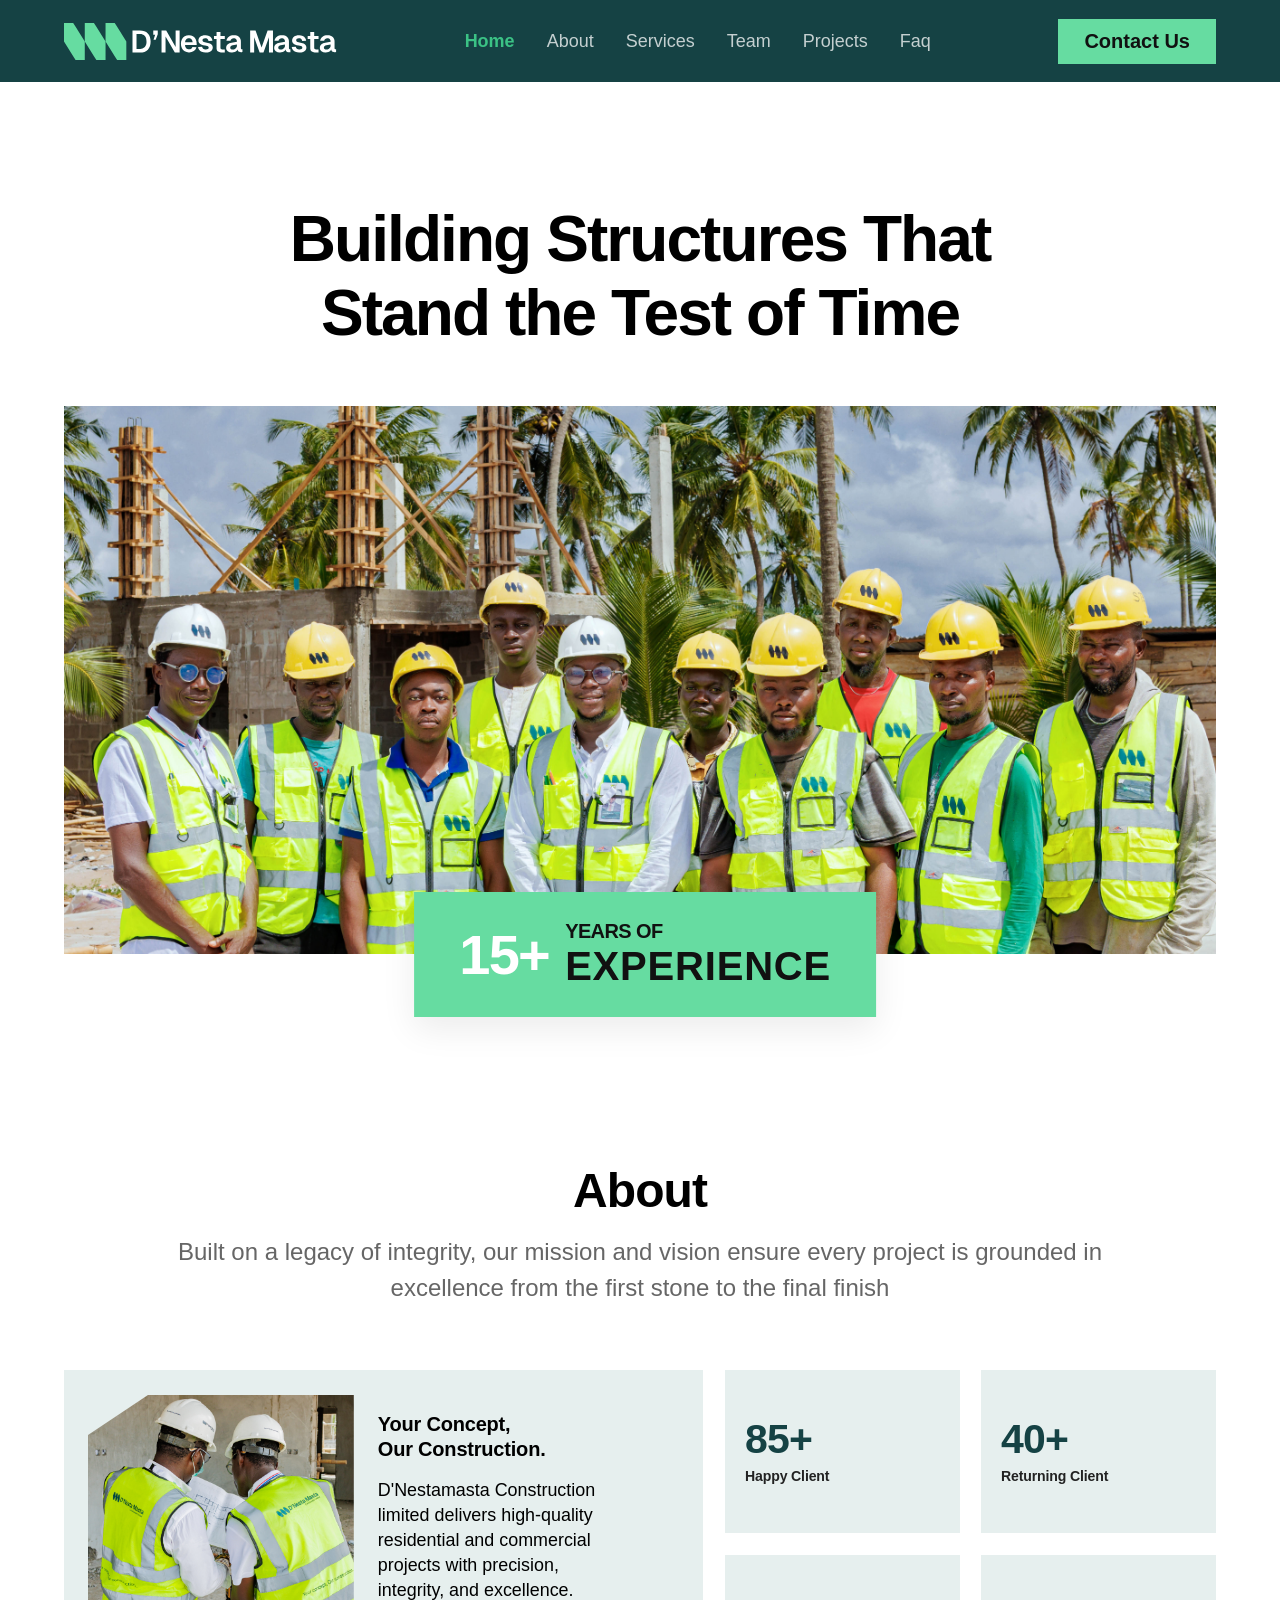
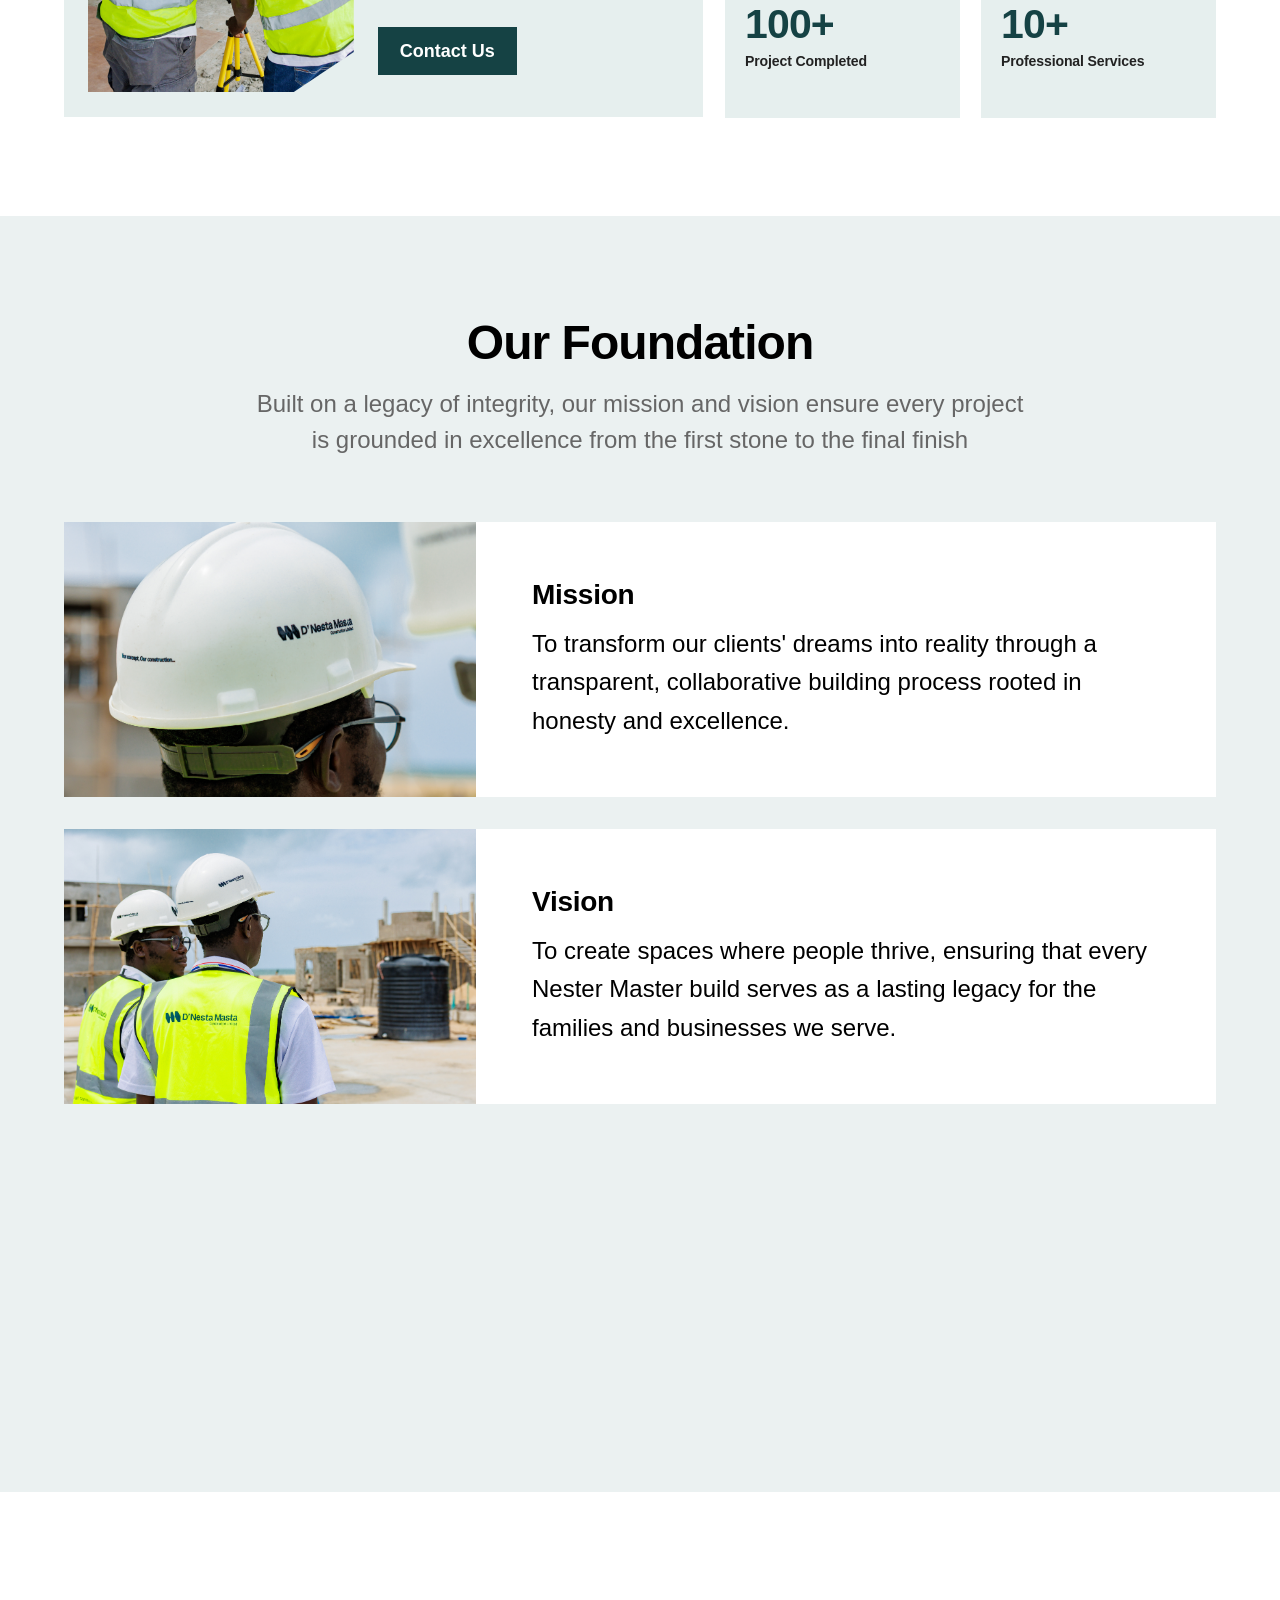
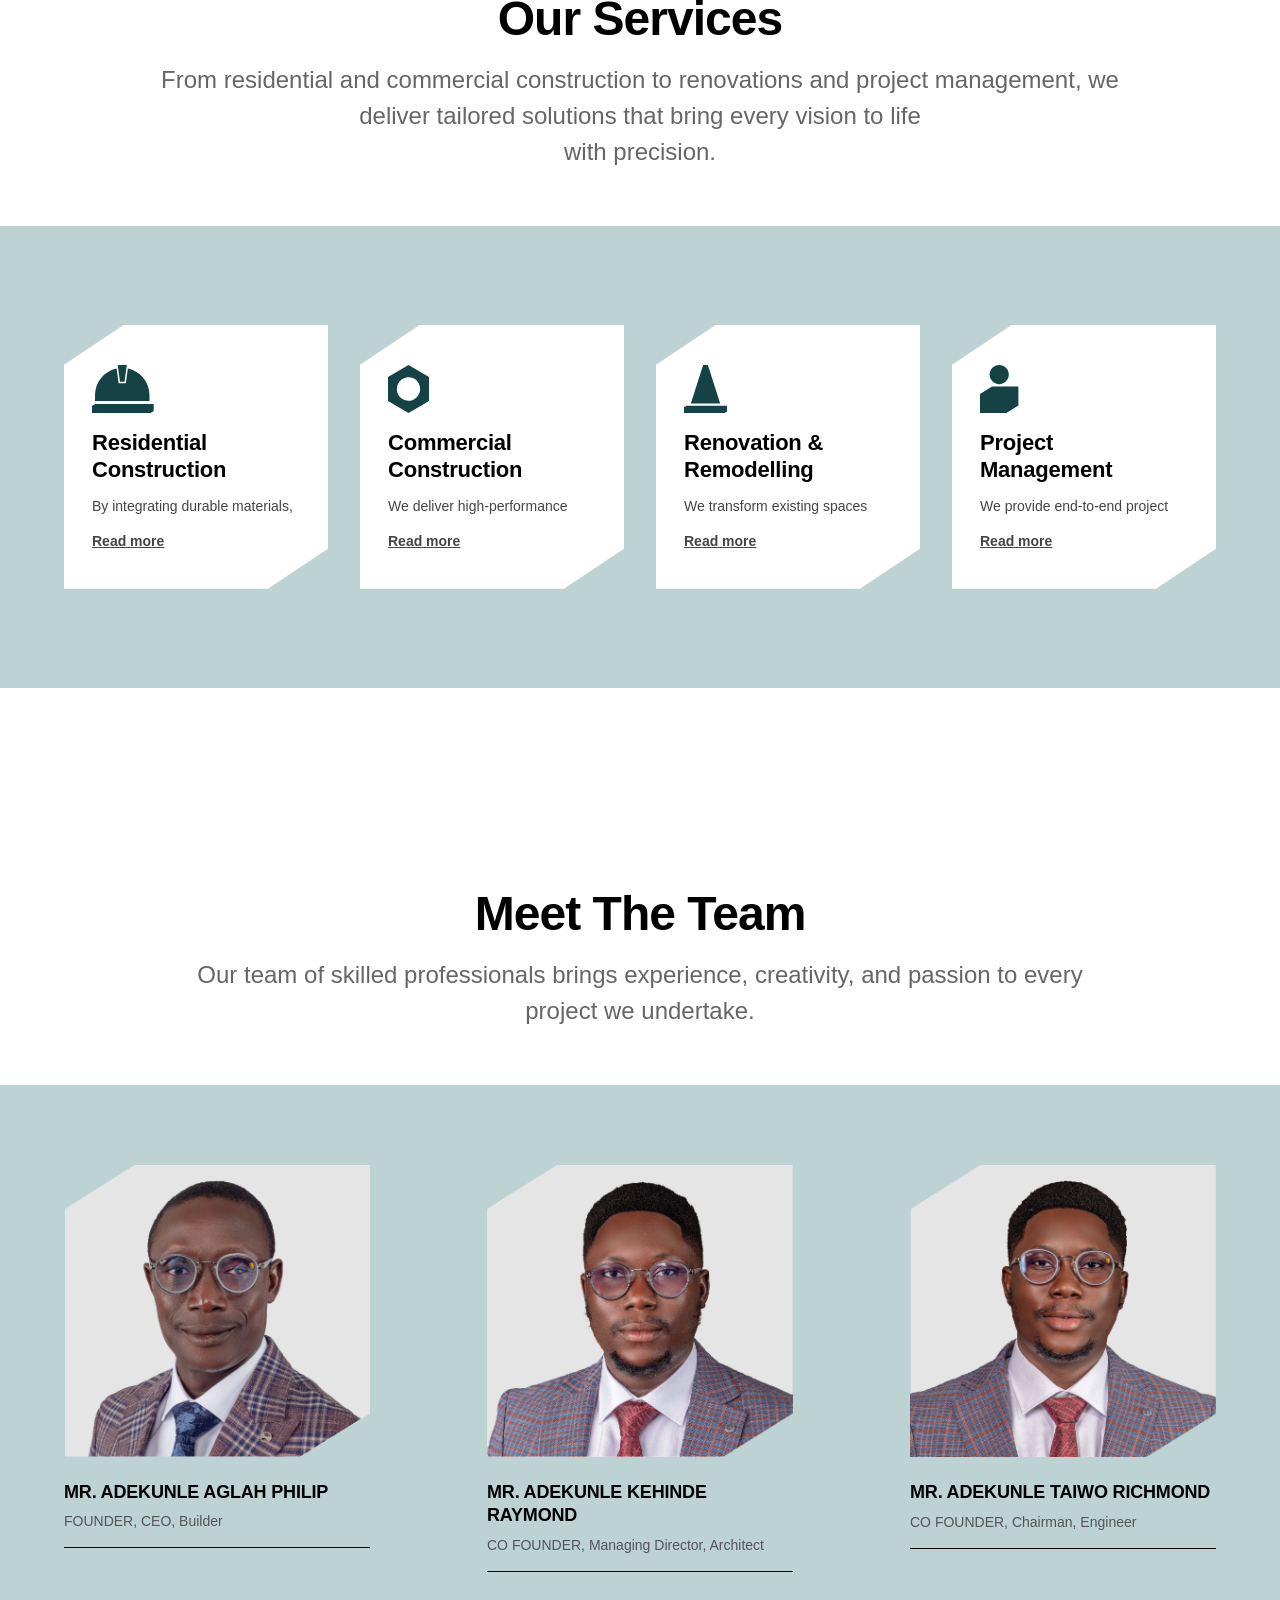
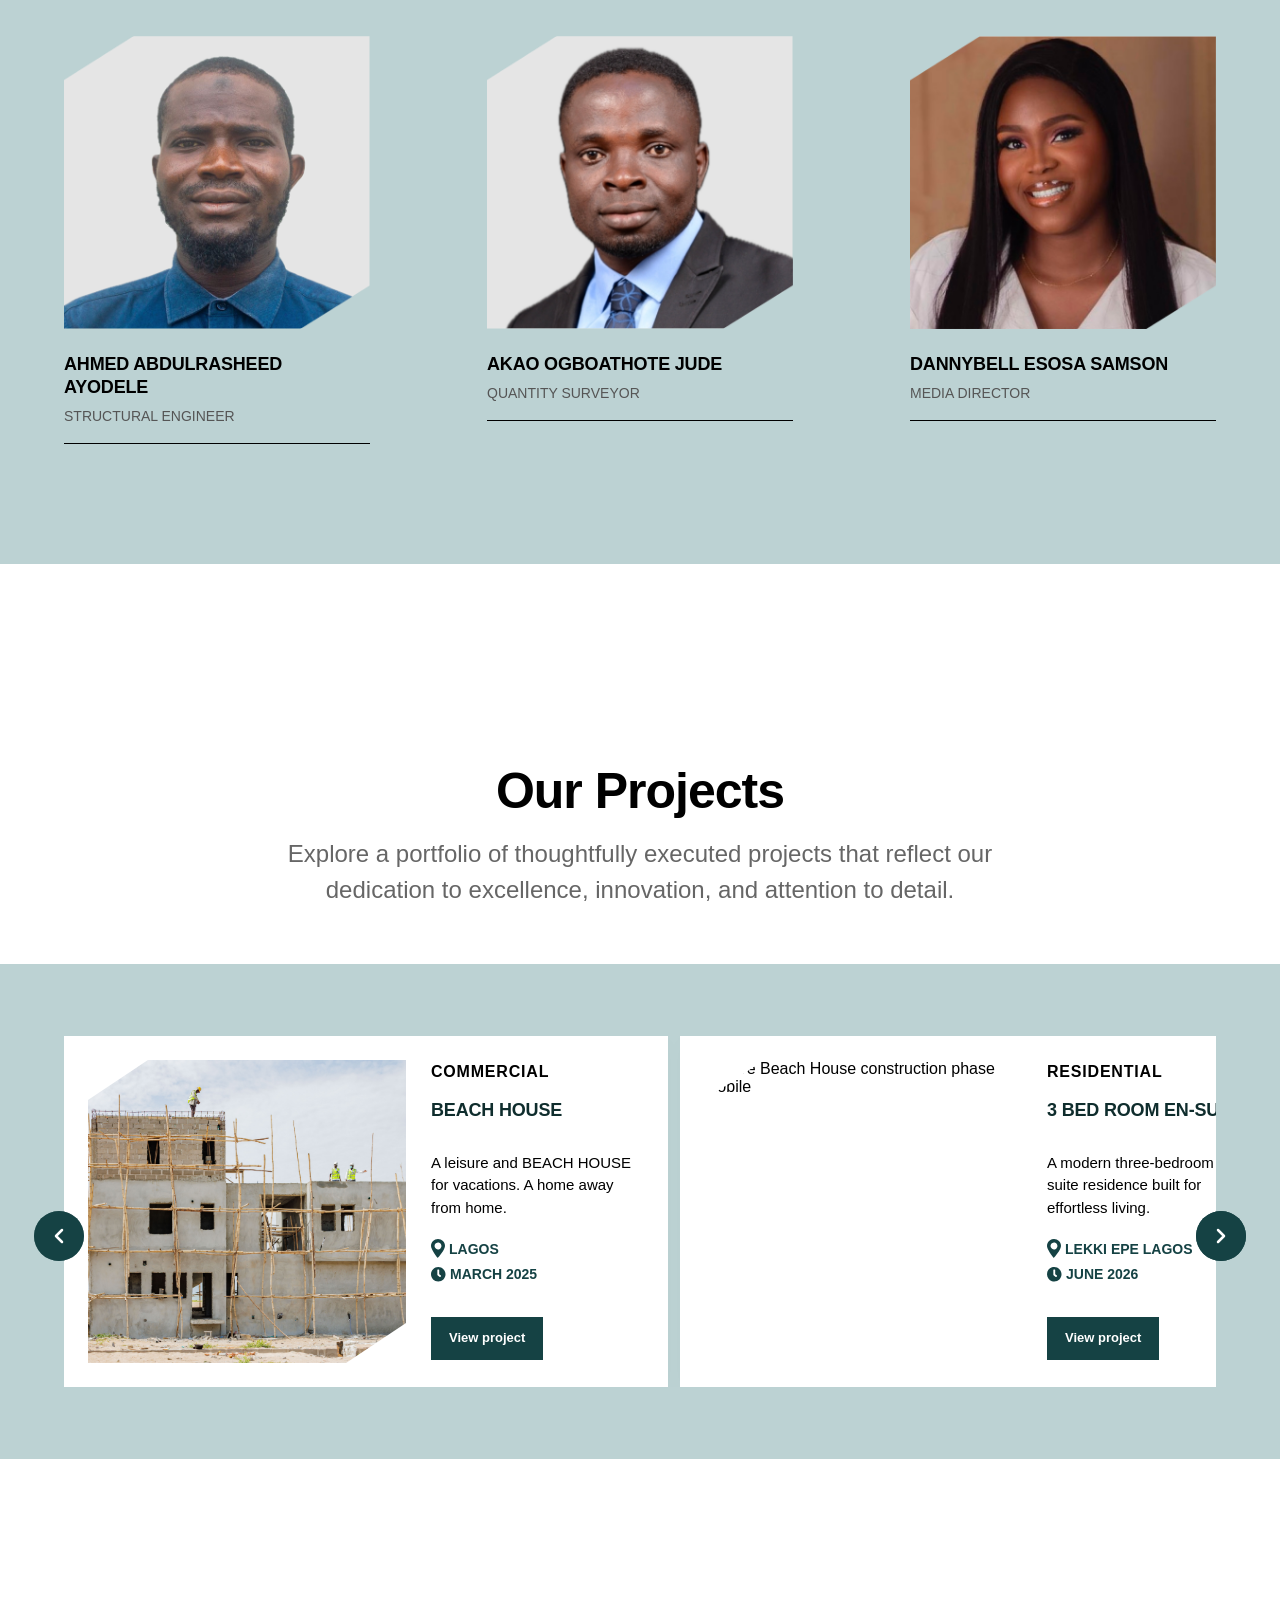
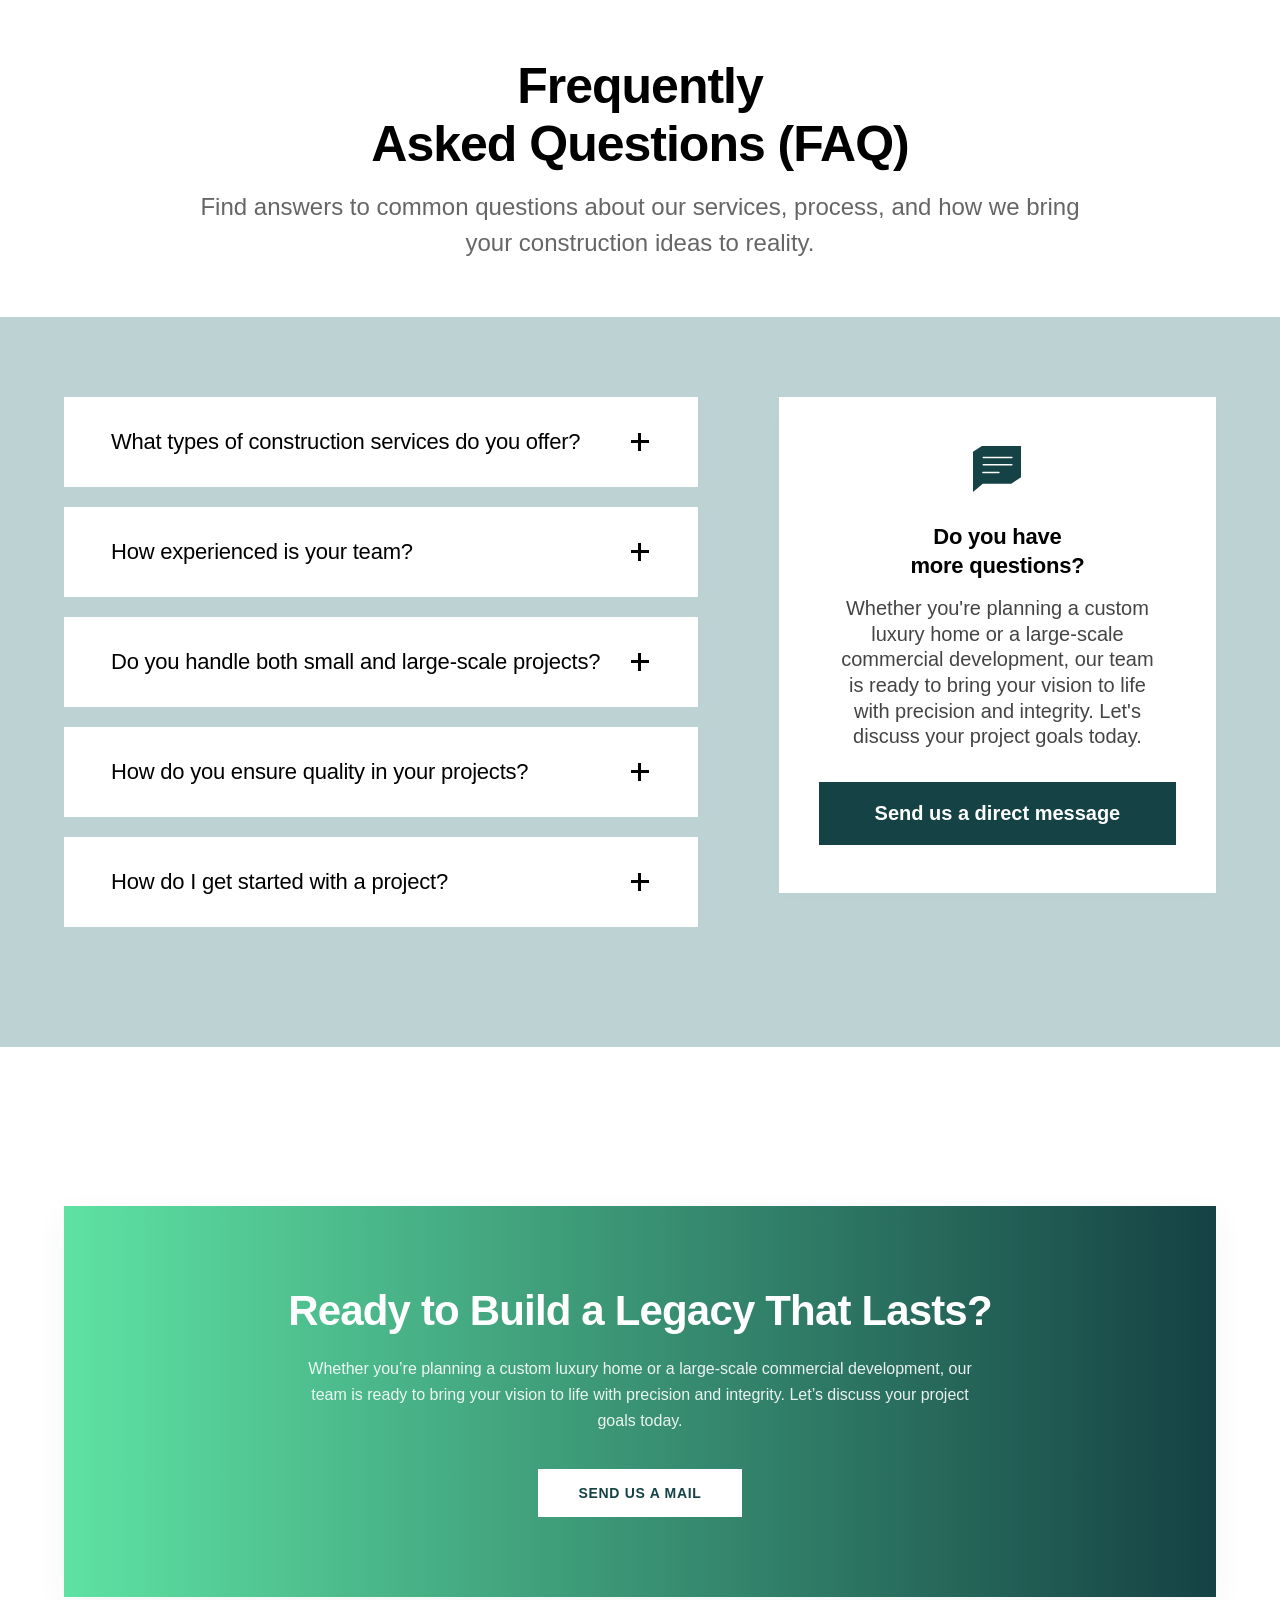
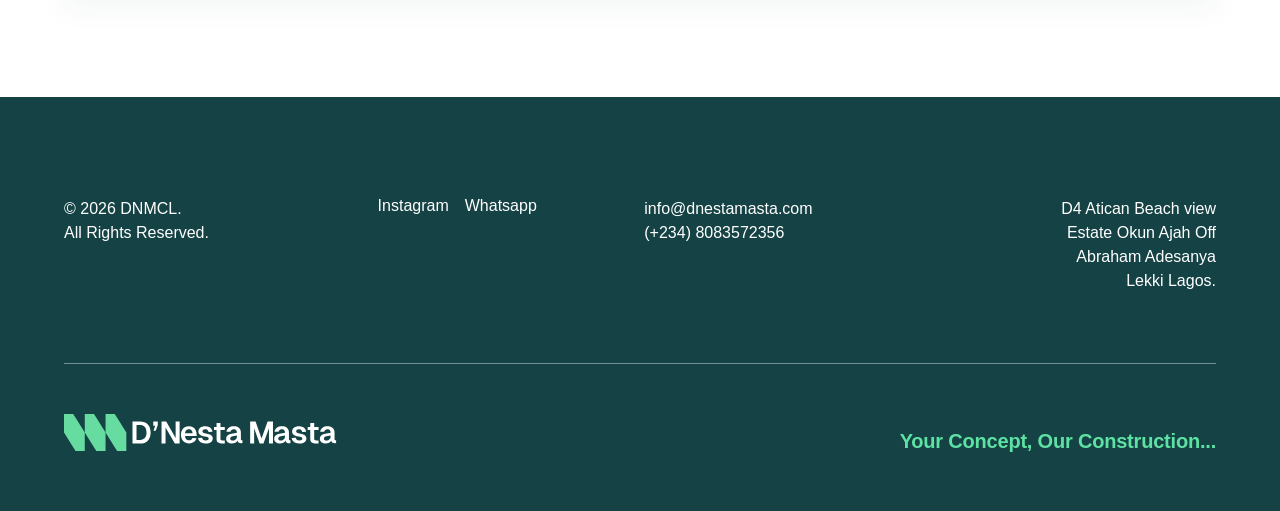
==== commit 68561cf9: "add new changes" ====
--- a/index.html
+++ b/index.html
@@ -30,10 +30,11 @@
                     <li><a href="#projects" class="nav-anchor">Projects</a></li>
                     <li><a href="#faq" class="nav-anchor">Faq</a></li>
                 </ul>
+                
             </nav>
 
             <div class="header-action">
-                <a href="mailto:hello@nestermaster.com" class="btn-primary-cta">Contact Us</a>
+                <a href="https://linktr.ee/dnestmastaconstruction" class="btn-primary-cta">Contact Us</a>
             </div>
         </div>
     </header>
@@ -48,8 +49,6 @@
             
             <div class="hero-asset-frame">
                 <img src="Assets/Images/dnmcl image/419A0085.jpg" alt="D'Nesta Masta Construction Crew" class="hero-main-display">
-                
-            
             </div>
 
              <div class="metric-accent-badge">
@@ -87,7 +86,7 @@
                     <p class="concept-card-body">
                         D'Nestamasta Construction <br>limited delivers high-quality <br>residential and commercial <br> projects with precision, <br>integrity, and excellence.
                     </p>
-                    <a href="#contact" class="btn-secondary-cta">Contact Us</a>
+                    <a href="https://linktr.ee/dnestmastaconstruction" class="btn-secondary-cta">Contact Us</a>
                 </div>
             </article>
 
@@ -99,8 +98,8 @@
                 </div>
 
                 <div class="metric-data-card-1">
-                    <span class="metric-num-display"data-target="50">+</span></span>
-                    <span class="metric-label-display">Trusted Client</span>
+                    <span class="metric-num-display"data-target="40">+</span></span>
+                    <span class="metric-label-display">Returning Client</span>
                 </div>
 
                 <div class="metric-data-card-2">
@@ -110,7 +109,7 @@
 
                 <div class="metric-data-card-3">
                     <span class="metric-num-display"data-target="10">+</span>
-                    <span class="metric-label-display">Ongoing Project</span>
+                    <span class="metric-label-display">Professional Services</span>
                 </div>
 
             </div>
@@ -560,7 +559,7 @@
                     Whether you’re planning a custom luxury home or a large-scale commercial development, our team is ready to bring your vision to life with precision and integrity. Let’s discuss your project goals today.
                 </p>
                 <div class="cta-action-block">
-                    <a href="mailto:hello@nestermaster.com" class="btn-banner-mail-cta">SEND US A MAIL</a>
+                    <a href="mailto:info@dnestamasta.com" class="btn-banner-mail-cta">SEND US A MAIL</a>
                 </div>
             </div>
         </div>
--- a/css/styles.css
+++ b/css/styles.css
@@ -237,7 +237,7 @@
 .hero-viewport-section {
     background-color: #FFFFFF;
     padding-top: 99px;
-    padding-bottom: 99px;
+    padding-bottom: 47px;
 }
 
 .hero-inner-layout {
@@ -373,18 +373,19 @@
     max-width: 980px;
 }
 
-/* Bento Grid System Framework */
+/* ==========================================
+   Bento Grid System Framework
+   ========================================== */
 .about-bento-grid {
-    display: grid;
-    grid-template-columns: 1.35fr 1fr;
-    gap: 22px;
-    align-items: start;
-    width: 100% !important;
-    height: 347px;
-    position: relative;
-}
-
-/* Left Card Component with Hardware-Accelerated Motion Link */
+    display: grid !important;
+    grid-template-columns: 1.3fr 1fr !important;
+    gap: 22px !important;
+    align-items: stretch !important;
+    width: 100% !important;
+    position: relative !important;
+}
+
+/* Left Feature Card Component */
 .concept-feature-card {
     background-color: var(--clr-mint-green);
     border-radius: 0px;
@@ -393,16 +394,13 @@
     align-items: center;
     gap: 24px;
     min-height: 347px;
-    height: auto;
+    height: 100%;
     width: 100%;
     box-sizing: border-box;
     overflow: hidden;
     
-    /* 🎬 FALLBACK BASELINE STATE */
     opacity: 0;
     will-change: transform, opacity;
-    
-    /* 🎬 HARDWARE ACCELERATED MOTION TIMELINE */
     animation: sectionCardReveal var(--motion-duration-long) var(--ease-premium-spring) forwards;
     animation-timeline: --aboutTimeline;
     animation-range: entry 5% cover 30%;
@@ -459,7 +457,7 @@
     margin-bottom: 24px;
 }
 
-/* Internal Card Action Link */
+
 .btn-secondary-cta {
     background-color: var(--clr-teal-bg);
     color: var(--clr-text-white);
@@ -480,103 +478,90 @@
     background-color: var(--clr-mint-accent);
 }
 
-/* Right Panel Metric Grid Assembly with Motion Link */
+/* ==========================================
+   🎯 FIX: Right Metrics Grid Assembly (Pure CSS Grid)
+   ========================================== */
 .metrics-grid-aside {
-    display: flex;
-    flex-wrap: wrap;
-    grid-template-columns: repeat(2, 1fr);
-    grid-template-rows: repeat(2, 1fr);
-    gap: 22px 22px;
-    width: 533px;
-    height: 347px;
-}
-
-/* Individual Metric Cards Staggered Entry Motion Hooks */
+    display: grid !important;
+    grid-template-columns: repeat(2, minmax(0, 1fr)) !important; /* Strict 2 equal fluid columns */
+    grid-template-rows: repeat(2, 1fr) !important;
+    gap: 22px !important;
+    width: 100% !important;
+    height: 100% !important;
+    min-height: 347px;
+}
+
+/* 🎯 FIX: Universal Responsive Padding (Replaces fixed padding-right) */
+.metric-data-card,
+.metric-data-card-1,
+.metric-data-card-2,
+.metric-data-card-3 {
+    background-color: var(--clr-mint-green); 
+    border-radius: 0px;
+    padding: 20px !important; /* Fluid, even internal spacing */
+    display: flex;
+    flex-direction: column;
+    justify-content: center;
+    box-sizing: border-box;
+    width: 100% !important;
+    height: 100% !important;
+    min-width: 0 !important; /* Prevents text overflow breaking grid columns */
+}
+
+/* Motion links */
 .concept-feature-card,
 .metrics-grid-aside .metric-data-card,
 .metrics-grid-aside .metric-data-card-1,
 .metrics-grid-aside .metric-data-card-2,
 .metrics-grid-aside .metric-data-card-3 {
-    /* 🎬 FALLBACK BASELINE STATE */
     opacity: 0;
     will-change: transform, opacity;
-
-    /* 🎬 HARMONIZED SLIDE REVEAL WITH TIMING CONTROLS */
     animation: sideSlideReveal var(--motion-duration-long) var(--ease-premium-spring) forwards;
     animation-timeline: --aboutTimeline;
-}
-
-/* Staggering window triggers perfectly aligned to look clean as you descend */
-.concept-feature-card { animation-range: entry 10% cover 80%; }
-.metrics-grid-aside .metric-data-card   { animation-range: entry 10% cover 80%; }
-.metrics-grid-aside .metric-data-card-1 { animation-range: entry 10% cover 80%; }
-.metrics-grid-aside .metric-data-card-2 { animation-range: entry 10% cover 80%; }
-.metrics-grid-aside .metric-data-card-3 { animation-range: entry 10% cover 80%; }
-
-.metric-data-card {
-    background-color: var(--clr-mint-green); 
-    border-radius: 0px;
-    padding-top: 6px;
-    padding-bottom: 16px ;
-    padding-left: 21px ;
-    padding-right: 137px;
-    display: flex;
-    flex-direction: column;
-    justify-content: center;
-}
-
-.metric-data-card-1 {
-    background-color: var(--clr-mint-green); 
-    border-radius: 0px;
-    padding-top: 26px;
-    padding-bottom: 26px ;
-    padding-left: 29px ;
-    padding-right: 111px;
-    display: flex;
-    flex-direction: column;
-    justify-content: center;
-}
-
-.metric-data-card-2 {
-    background-color: var(--clr-mint-green); 
-    border-radius: 0px;
-    padding-top: 26px;
-    padding-bottom: 26px ;
-    padding-left: 21px ;
-    padding-right: 140px;
-    display: flex;
-    flex-direction: column;
-    justify-content: center;
-}
-
-.metric-data-card-3 {
-    background-color: var(--clr-mint-green); 
-    border-radius: 0px;
-    padding-top: 26px;
-    padding-bottom: 26px ;
-    padding-left: 29px ;
-    padding-right: 58px;
-    display: flex;
-    flex-direction: column;
-    justify-content: center;
-}
-
+    animation-range: entry 10% cover 80%;
+}
+
+/* Scalable Typography */
 .metric-num-display {
     color: var(--clr-teal-bg);
-    font-size: 56px;
+    font-size: clamp(32px, 3.2vw, 56px); /* Shrinks gracefully as screen narrows */
     font-weight: 900;
     letter-spacing: -0.02em;
     line-height: 1;
-    margin-bottom: 12px;
+    margin-bottom: 8px;
 }
 
 .metric-label-display {
     color: #222222;
-    font-size: 16px;
+    font-size: clamp(12px, 1.1vw, 16px);
     font-weight: 600;
     letter-spacing: -0.01em;
-}
-
+    white-space: nowrap;
+}
+
+/* Mobile & Tablet Stacking Rules */
+@media screen and (max-width: 991px) {
+    .about-bento-grid {
+        grid-template-columns: 1fr !important; /* Stacks concept card on top of metrics */
+    }
+}
+
+@media screen and (max-width: 580px) {
+    .metrics-grid-aside {
+        grid-template-columns: 1fr !important; /* Single column on small mobile devices */
+        grid-template-rows: auto !important;
+    }
+    
+    .concept-feature-card {
+        flex-direction: column;
+        align-items: flex-start;
+    }
+
+    .concept-image-frame {
+        width: 100%;
+        max-width: 100%;
+    }
+}
 /* ==========================================================================
    8. FOUNDATION SECTION COMPONENT (DESKTOP SPECIFIC - 1440PX SYSTEM)
    ========================================================================== */
@@ -1024,8 +1009,15 @@
 
 /* THE WINDOW CONTAINER (The viewport mask) */
 .projects-slider-window {
-    width: 100%;      /* Pins the mask to exactly the width of the 1200px container */
-    overflow: hidden; /* Cuts off any cards that slide past the right edge */
+    width: 100%;
+    overflow-x: auto; /* Changed from hidden to allow smooth programmatic scroll */
+    scroll-behavior: smooth;
+    scrollbar-width: none; /* Hides scrollbar in Firefox */
+    -ms-overflow-style: none; /* Hides scrollbar in IE/Edge */
+}
+
+.projects-slider-window::-webkit-scrollbar {
+    display: none; /* Hides scrollbar in Chrome/Safari */
 }
 
 /* THE SLIDER TRACK TRAIN WITH ENTRANCE ANIMATION MAPPING */
@@ -1245,7 +1237,7 @@
     display: flex;
     flex-direction: column;
     gap: 20px;
-    width: 712px;
+    width: auto;
     
     /* Reveal Animation Hook */
     animation: sectionCardReveal var(--motion-duration-long) var(--ease-premium-spring) both;
@@ -1632,6 +1624,7 @@
 .portfolio-subpage-wrapper {
     background-color: #FFFFFF;
     padding-bottom: 99px;
+    min-width: 100%;
 }
 
 .portfolio-intro-deck {
@@ -1665,7 +1658,7 @@
     display: flex;
     justify-content: space-between;
     align-items: flex-start;
-    width: 1200px;
+    width: 100%;
     margin: 0 auto 48px auto;
 }
 
@@ -1749,7 +1742,7 @@
     display: grid;
     grid-template-columns: repeat(3, 1fr);
     gap: 20px;
-    width: 1200px;
+    width: 100%;
     margin: 0 auto 56px auto;
 }
 
@@ -2165,7 +2158,7 @@
     width: 100%;
     height: 100%;
     object-fit: cover; 
-    border-radius: 8px;
+    border-radius: 0px;
     background-color: #000000;
     aspect-ratio: 3 / 2;
     transition: transform 0.5s cubic-bezier(0.215, 0.610, 0.355, 1);
@@ -2217,7 +2210,69 @@
     transform: scale(1);
 }
 
+/* 🎯 Lightbox Stage Viewport */
+.lightbox-content {
+    position: relative !important;
+    overflow: hidden !important; /* Clips items outside the viewport during slide */
+    width: 100% !important;
+    max-width: 900px !important;
+    margin: 0 auto !important;
+    padding: 0 !important;
+}
+
+/* Base Wrapper Container */
+#lightbox-target-wrapper {
+    display: flex !important;
+    align-items: center !important;
+    justify-content: center !important;
+    width: 100% !important;
+    height: 100% !important;
+    margin: 0 auto !important;
+    padding: 0 !important;
+    background: transparent !important;
+    box-sizing: border-box !important;
+    touch-action: pan-y; /* Prevents vertical scroll conflicts */
+    user-select: none;
+    -webkit-user-select: none;
+}
+
+/* Motion State Classes for Horizontal Slide */
+.slide-transition {
+    transition: transform 0.5s cubic-bezier(0.25, 1, 0.5, 1), opacity 0.4s ease-in-out !important;
+    will-change: transform, opacity;
+}
+
+.slide-out-left {
+    transform: translateX(-100%) !important;
+    opacity: 0 !important;
+}
+
+.slide-out-right {
+    transform: translateX(100%) !important;
+    opacity: 0 !important;
+}
+
+.slide-in-left {
+    transform: translateX(-100%) !important;
+    opacity: 0 !important;
+}
+
+.slide-in-right {
+    transform: translateX(100%) !important;
+    opacity: 0 !important;
+}
+
+.slide-active {
+    transform: translateX(0) !important;
+    opacity: 1 !important;
+}
+
+/* Hide navigation arrows on mobile if you want touch-only controls */
 @media screen and (max-width: 1200px) {
+    .lightbox-arrow {
+        display: none !important;
+    }
+
     .lightbox-content {
         max-height: 60vh;
         padding: 0 10px;
@@ -2452,7 +2507,17 @@
 
     /* --- 3. RE-INJECTING CONTACT BUTTON ON DRAWER FOOTER BASELINE --- */
     /* We build a dedicated button wrapper inside the main-navigation block for mobile */
-    body.mobile-menu-active .main-navigation::after {
+
+    body.mobile-menu-active .header-action {
+        display: flex !important;
+        position: fixed;
+        bottom: 162px; /* Matches your drawer's padding bottom spacing */
+        left: 24px;
+        right: 24px;
+        z-index: 1000; /* Sits above main-navigation (z-index: 999) */
+    }
+
+    body.mobile-menu-active .header-action .btn-primary-cta {
         content: 'Contact Us';
         display: flex;
         align-items: center;
@@ -2468,9 +2533,18 @@
         transition: transform 0.1s ease;
     }
     
-    body.mobile-menu-active .main-navigation::after:active {
+    body.mobile-menu-active .header-action .btn-primary-cta:active {
         transform: scale(0.98); /* Tactile press state feedback on mobile devices */
     }
+
+
+
+/* 2. POST-CLICK / FOCUS STATE (After the click is released or while active) */
+body.mobile-menu-active .header-action .btn-primary-cta:focus,
+body.mobile-menu-active .header-action .btn-primary-cta:visited {
+    background-color: var(#50ca8f);          /* Maintains or alters post-click tint */
+    outline: none;                                     /* Removes default mobile blue browser outline */
+}
 
     /* --- 4. HAMBURGER TO CLOSE ICON STRUCTURAL TRANSITION --- */
     body.mobile-menu-active .header-inner::after {
@@ -2536,12 +2610,23 @@
         width: 100%;
     }
 
+   .hero-asset-frame {
+    position: relative;
+    width: 100%;
+    height: 25vh; /* Fluid percentage of screen height */
+    min-height: 240px; /* Floor limit for tiny devices */
+    max-height: 280px; /* Ceiling limit to keep hero content visible */
+    border-radius: 0px;
+    overflow: hidden;
+}
+
+/* IPAD & PORTRAIT TABLETS (601px to 1024px) */
+@media (601px <= width <= 1200px) {
     .hero-asset-frame {
-        width: 100%;
-        height: 192px; /* Proportional smart phone crop height */
-        border-radius: 0px;
-        overflow: hidden; /* Permits badge extension below the crop frame boundary */
-    }
+        min-height: 420px; /* Prevents frame from looking stubby on iPad */
+        max-height: 500px;
+    }
+}
 
     .hero-main-display {
         width: 100%;
@@ -2564,9 +2649,9 @@
         
         background-color: var(--clr-mint-accent);
         width: calc(100% - 72px); /* Uniform inner side margins inside the container bounds */
-        max-width: 186px;
-        height: 54px;
-        padding: 0 24px;
+        max-width: 196px;
+        height: 64px;
+        padding: 0 34px;
         
         display: flex;
         align-items: center;
@@ -2611,141 +2696,158 @@
 
   
 
-    /* 
-    ==========================================================================
-    1. SECTION VIEWPORT CONTAINER RESET 
-    ==========================================================================
-    */
-    .about-viewport-section {
-        background-color: #FFFFFF !important;
-        padding: 40px 0 !important;
-        height: auto !important; /* Prevents text or cards from spilling out */
-        overflow: visible !important;
-        display: block !important;
-    }
-
-    /* Locks layout securely within your preferred 390px mobile canvas bounds */
-    .about-viewport-section .site-container {
-        width: 100% !important;
-        max-width: 390px !important;
-        padding-left: 22px !important; /* Your signature canvas margins */
-        padding-right: 22px !important;
-        margin: 0 auto !important;
-        box-sizing: border-box !important;
-    }
-
-    /* 2. HEADER TYPOGRAPHY CONFIGURATION */
-    .about-section-header {
-        text-align: center !important;
-        margin-bottom: 32px !important;
-        width: 100% !important;
-        float: none !important;
-        position: relative !important;
-    }
-
-    .about-main-title {
-        font-size: 28px !important;
-        font-weight: 700 !important;
-        color: #000000 !important;
-        margin: 0 0 12px 0 !important;
-    }
-
-    .about-header-lead {
-        font-size: 14px !important;
-        line-height: 1.5 !important;
-        color: #7A7A7A !important;
-        margin: 0 !important;
-        padding: 0 8px !important;
-    }
-
-    /* Strips desktop formatting to let sentences flow fluidly on mobile screens */
-    .about-header-lead br,
-    .concept-card-title br,
-    .concept-card-body br {
-        display: none !important;
-    }
-
-    /* 3. BENTO RESET: Standardizes layout downward */
-    .about-bento-grid {
-        display: flex !important;
-        flex-direction: column !important;
-        gap: 4px !important; 
-        width: 100% !important;
-        height:850px;
-        float: none !important;
-        position: relative !important;
-        padding-bottom: 15px;
-    }
-
-    /* 4. MASTER CARD COMPONENT (.concept-feature-card) */
-    .concept-feature-card {
-        background-color: #EBF1F1 !important; /* Pale design canvas background tint */
-        padding: 24px !important;
-        border-radius: 0px !important; /* Completely flat profile */
-        display: flex !important;
-        flex-direction: column !important; /* Vertically flows image -> typography -> button */
-        width: 100% !important;
-        max-width: 100% !important;
-        box-sizing: border-box !important;
-        float: none !important;
-        position: relative !important;
-        margin: 0 0 8px 0 !important;
-        gap: 25px;
-    }
-
-    /* Image Wrapper Frame Container */
-    .concept-image-frame {
-       width: auto;
-       height: 297px;
-       overflow: hidden;
-       background: transparent;
-       clip-path: polygon(60px 0%, 100% 0%, 100% calc(100% - 40px), calc(100% - 60px) 100%, 0% 100%, 0% 40px);
-    }
-
-    /* 📐 D'NESTA SIGNATURE ASYMMETRIC PICTURE CLIP */
-    .concept-display-img {
-        width: 100% !important;
-        height: auto !important;
-        display: block !important;
-        object-fit: cover !important; /* Keeps whole picture aspect ratio perfectly intact without clipping */
-        
-    }
-
-    .concept-content-block {
-        width: 100% !important;
-        padding-top: -500px !important;
-        text-align: left !important;
-    }
-
-    .concept-card-title .title-row {
-        font-size: 22px !important;
-        font-weight: 700 !important;
-        line-height: 1.3 !important;
-        color: #000000 !important;
-        display: block !important;
-        margin: 0 0 16px 0 !important;
-    }
-
-    .concept-card-body {
-        font-size: 14px !important;
-        line-height: 1.5 !important;
-        color: #333333 !important;
-        margin: 0 0 24px 0 !important;
-    }
-
-    /* Flat Square Dark Pine Green CTA Button Link */
-    .concept-content-block .btn-secondary-cta {
-        display: inline-block !important;
-        background-color: #0E383A !important;
-        color: #FFFFFF !important;
-        font-size: 14px !important;
-        font-weight: 700 !important;
-        padding: 16px 28px !important;
-        text-decoration: none !important;
-        border-radius: 0px !important;
-        text-align: center !important;
-        width: max-content !important;
-    }
+  /* 
+==========================================================================
+1. SECTION VIEWPORT CONTAINER RESET 
+==========================================================================
+*/
+.about-viewport-section {
+    background-color: #FFFFFF !important;
+    padding: 40px 0 !important;
+    height: auto !important; /* Fixed: allows height to expand with content naturally */
+    overflow: visible !important;
+    display: block !important;
+}
+
+/* Locks layout securely within your preferred canvas bounds */
+.about-viewport-section .site-container {
+    width: 100% !important;
+    max-width: 100% !important;
+    padding-left: 22px !important;
+    padding-right: 22px !important;
+    margin: 0 auto !important;
+    box-sizing: border-box !important;
+    float: none !important;
+    position: relative !important;
+}
+
+/* 2. HEADER TYPOGRAPHY CONFIGURATION */
+.about-section-header {
+    text-align: center !important;
+    margin-bottom: 32px !important;
+    width: 100% !important;
+    float: none !important;
+    position: relative !important;
+}
+
+.about-main-title {
+    font-size: 28px !important;
+    font-weight: 700 !important;
+    color: #000000 !important;
+    margin: 0 0 12px 0 !important;
+    width: 100% !important;
+}
+
+.about-header-lead {
+    font-size: 14px !important;
+    line-height: 1.5 !important;
+    color: #7A7A7A !important;
+    margin: 0 !important;
+    padding: 0 8px !important;
+}
+
+/* Strips desktop formatting to let sentences flow fluidly on mobile screens */
+.about-header-lead br,
+.concept-card-title br,
+.concept-card-body br {
+    display: none !important;
+}
+
+/* 3. BENTO RESET: Standardizes layout downward */
+.about-bento-grid {
+    display: flex !important;
+    flex-direction: column !important;
+    gap: 16px !important; 
+    width: 100% !important;
+    height: auto !important;
+    float: none !important;
+    position: relative !important;
+    padding-bottom: 15px !important;
+}
+
+/* 4. MASTER CARD COMPONENT (.concept-feature-card) */
+.concept-feature-card {
+    background-color: #EBF1F1 !important;
+    padding: 22px !important;
+    border-radius: 0px !important;
+    display: flex !important;
+    flex-direction: column !important;
+    align-items: stretch !important; /* Fixed: Forces all flex children to stretch edge-to-edge */
+    width: 100% !important;
+    height: auto !important;
+    max-width: 100% !important;
+    box-sizing: border-box !important;
+    position: relative !important;
+    margin: 0 0 8px 0 !important;
+    gap: 20px !important;
+}
+
+/* Image Wrapper Frame Container */
+.concept-image-frame {
+    display: block !important;
+    width: 100% !important;
+    max-width: 100% !important;
+    /* height: auto !important; */
+    aspect-ratio: 4 / 3 !important; 
+    overflow: hidden !important;
+    background: transparent !important;
+    margin: 0 !important;
+    box-sizing: border-box !important;
+    clip-path: polygon(60px 0%, 100% 0%, 100% calc(100% - 40px), calc(100% - 60px) 100%, 0% 100%, 0% 40px) !important;
+}
+
+/* 📐 D'NESTA SIGNATURE ASYMMETRIC PICTURE CLIP */
+.concept-display-img {
+    width: 100% !important;
+    height: auto !important;
+    display: block !important;
+    object-fit: cover !important;
+}
+
+.concept-content-block {
+    width: 100% !important;
+    padding-top: 0 !important;
+    text-align: left !important;
+    box-sizing: border-box !important;
+}
+
+.concept-card-title .title-row {
+    font-size: 22px !important;
+    font-weight: 700 !important;
+    line-height: 1.3 !important;
+    color: #000000 !important;
+    display: block !important;
+    margin: 0 0 16px 0 !important;
+}
+
+.concept-card-body {
+    font-size: 14px !important;
+    line-height: 1.5 !important;
+    color: #333333 !important;
+    margin: 0 0 24px 0 !important;
+}
+
+/* Flat Square Dark Pine Green CTA Button Link */
+.concept-content-block .btn-secondary-cta {
+    display: inline-block !important;
+    background-color: #154244 !important;
+    color: #FFFFFF !important;
+    font-size: 14px !important;
+    font-weight: 700 !important;
+    padding: 16px 28px !important;
+    text-decoration: none !important;
+    border-radius: 0px !important;
+    text-align: center !important;
+    width: auto !important;
+    max-width: 100% !important;
+    box-sizing: border-box !important;
+}
+
+/* ACTIVE STATE (The Moment You Click/Tap) */
+.concept-content-block .btn-secondary-cta:active {
+    background-color: #66DCA1 !important; /* Accent mint background on click */
+    transform: scale(0.98) !important;    /* Tactile press response */
+}
 
    /* ==========================================================================
    5. METRICS INTERFACES MATRIX GRID (.metrics-grid-aside) - MOBILE
@@ -2839,7 +2941,7 @@
 
     .foundation-viewport-section .site-container {
         width: 100% !important;
-        max-width: 390px !important;       
+        max-width: 100% !important;       
         padding-left: 22px !important;      
         padding-right: 22px !important;
         margin: 0 auto !important;          
@@ -3052,9 +3154,11 @@
 
     /* 3. THE CARD MECHANICS (Perfect Mirror of your Desktop Logic) */
     .service-custom-card {
-        flex: 0 0 78% !important; /* Width is 78% of mobile viewport */
+        flex: 0 0 min(78%, 320px)!important; /* Width is 78% of mobile viewport 
+        */
+        max-width: 320px !important;
         scroll-snap-align: start !important;
-        padding: 32px 30px !important; /* Mobile-optimized card padding */
+        padding: 30px 30px !important; /* Mobile-optimized card padding */
         
         /* Keep your exact desktop aspect-ratio and clip-path */
         aspect-ratio: 1 / 1 !important; 
@@ -3188,15 +3292,17 @@
     }
 
     /* 4. DEFINE CRISP CARD WIDTHS RELATIVE TO MOBILE VIEWPORT */
-    .team-desktop-grid {
-        display: grid !important;
-        grid-template-columns: 1fr !important;
-        gap: 24px !important;
-        width: 100% !important;
-        max-width: 340px !important; /* Perfect standard sizing for phone displays */
-        margin: 0 auto !important;
-        padding: 0 !important;
-    }
+.team-desktop-grid {
+    display: grid !important;
+    /* Automatically creates as many 280px columns as fit, then stretches them proportionally */
+    grid-template-columns: repeat(auto-fit, minmax(280px, 1fr)) !important;
+    gap: 24px !important;
+    width: 100% !important;
+    max-width: 1200px !important; /* Removes 340px limit to allow iPad/Desktop width expansion */
+    margin: 0 auto !important;
+    padding: 0 22px !important;
+    box-sizing: border-box !important;
+}
 
     /* 5. PORTRAIT CARD DESIGN */
     .team-profile-card {
@@ -3334,6 +3440,7 @@
     width: 100% !important;
     transition: transform 0.4s cubic-bezier(0.25, 1, 0.5, 1) !important;
     will-change: transform;
+    
 }
 
 .project-display-card {
@@ -3341,12 +3448,12 @@
     min-width: 100% !important;
     max-width: 100% !important;
     background-color: #FFFFFF !important;
-    padding: 20px !important;
+    padding: 22px !important;
     border-radius: 0px !important;
     box-sizing: border-box !important;
     display: flex !important;
     flex-direction: column !important;
-    gap: 20px !important;
+    gap: 22px !important;
 }
 
 /* CARD INNER ELEMENTS */
@@ -3410,9 +3517,14 @@
     padding: 12px 28px !important;
     font-size: 14px !important;
     border-radius: 0px !important;
-    background-color: #1E3E3B !important;
+    background-color: #154244 !important;
     color: #FFFFFF !important;
     text-decoration: none !important;
+}
+
+.btn-project-link:active {
+    background-color: #66DCA1 !important;
+    transform: scale(0.98) !important;
 }
 
 /* NAVIGATION & DOTS */
@@ -3681,8 +3793,13 @@
     color: #FFFFFF !important;
     padding: 16px 28px !important;
     text-decoration: none !important;
-    font-size: 14px !important;
+    font-size: 16px !important;
     font-weight: 600 !important;
+}
+
+.btn-faq-billboard-cta:active {
+    background-color: #3bc285 !important;
+    transform: scale(0.98) !important; 
 }
 
 /* ==========================================================================
@@ -3770,9 +3887,10 @@
     box-sizing: border-box !important;
 }
 
-.btn-banner-mail-cta:hover {
-    background-color: #F0F0F0 !important;
-    transform: translateY(-1px) !important;
+.btn-banner-mail-cta:active {
+    background-color: #66DCA1 !important;
+    transform: scale(0.98) !important;
+    color: #FFFFFF !important;
 }
 
 /* ==========================================================================
@@ -4023,7 +4141,7 @@
     /* Single Column Media Grid */
     .project-media-grid {
         display: grid !important;
-        grid-template-columns: 1fr !important;
+        grid-template-columns: repeat(auto-fill, minmax(300px, 1fr)) !important;
         gap: 16px !important;
         width: 100% !important;
         margin: 0 0 32px 0 !important;
@@ -4035,6 +4153,8 @@
         width: 100% !important;
         aspect-ratio: 388 / 250 !important;
         overflow: hidden !important;
+        box-sizing: border-box !important;
+        border-radius: 0px !important;
     }
 
     .project-media-card img,
@@ -4042,6 +4162,8 @@
         width: 100% !important;
         height: 100% !important;
         object-fit: cover !important;
+        border-radius: 0px !important; /* Clears any image/video border-radius */
+       -webkit-border-radius: 0px !important;
     }
 
     /* Action / Load More Button */
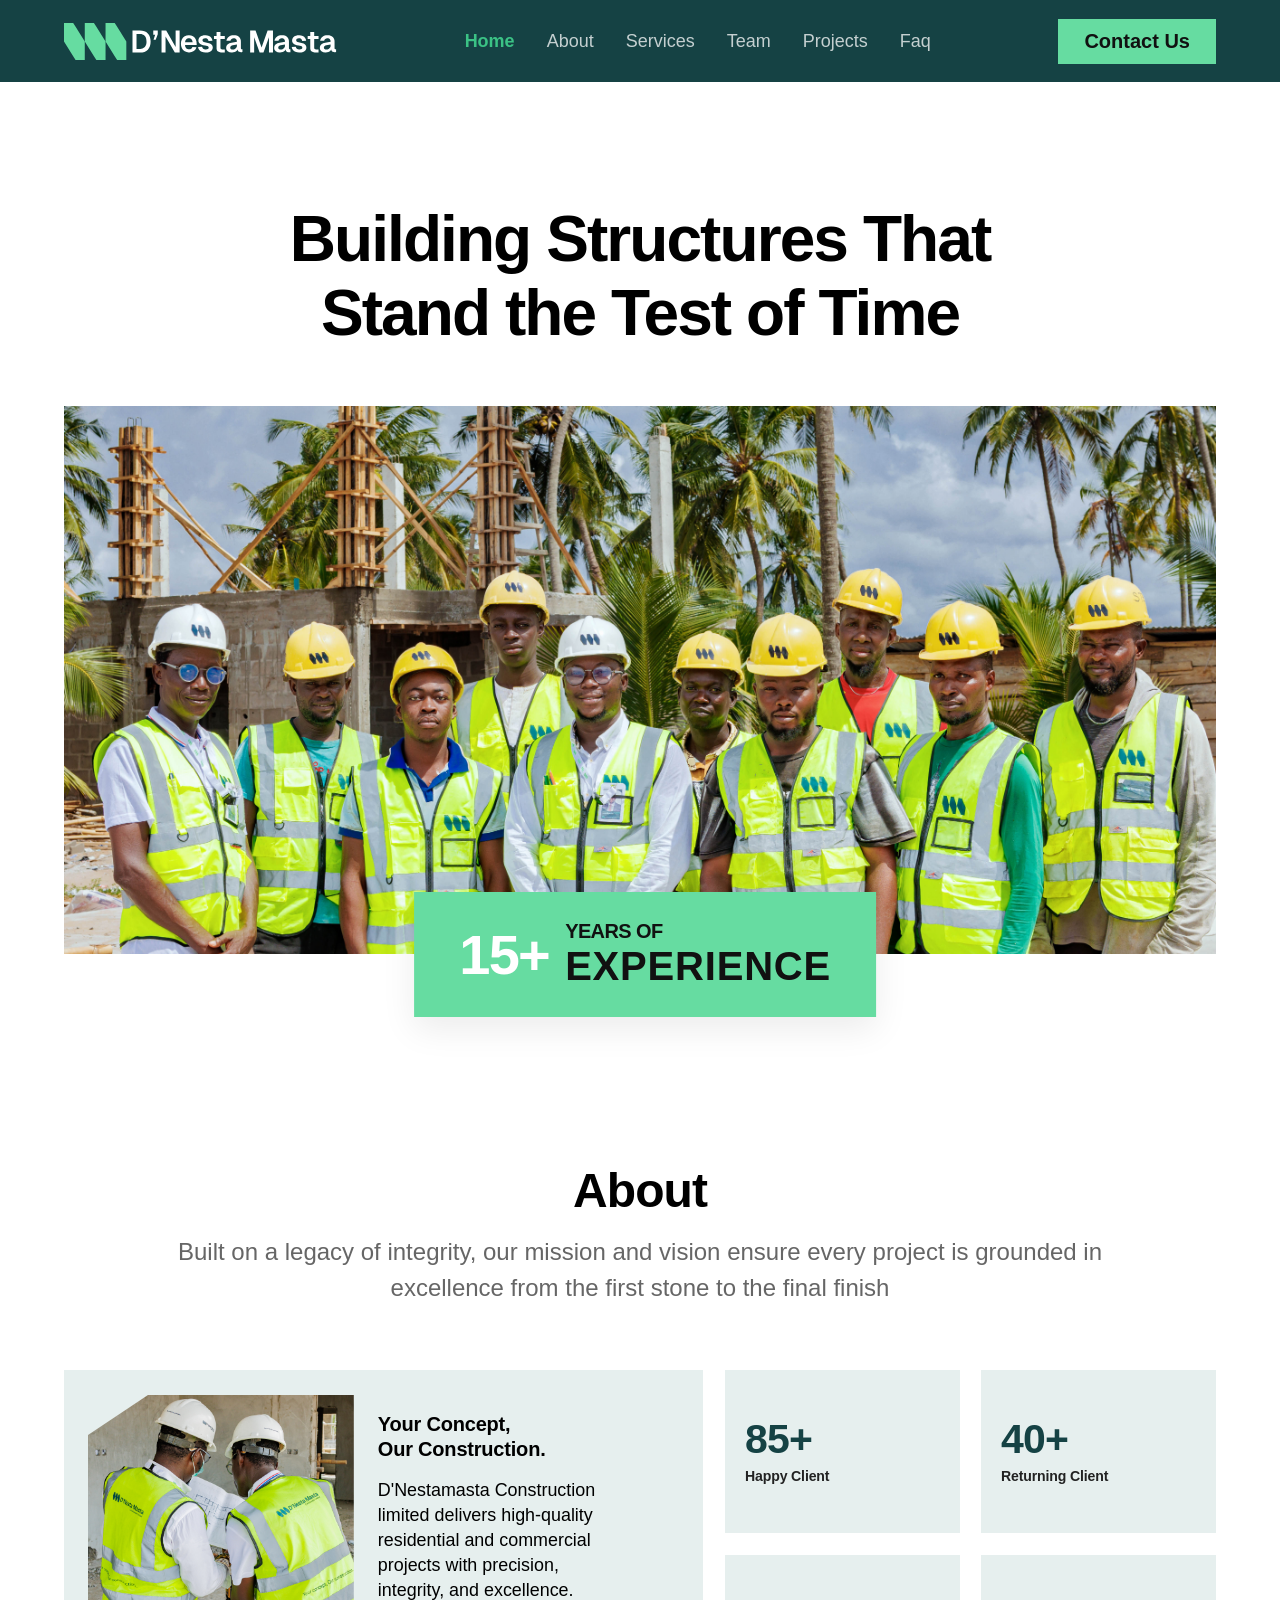
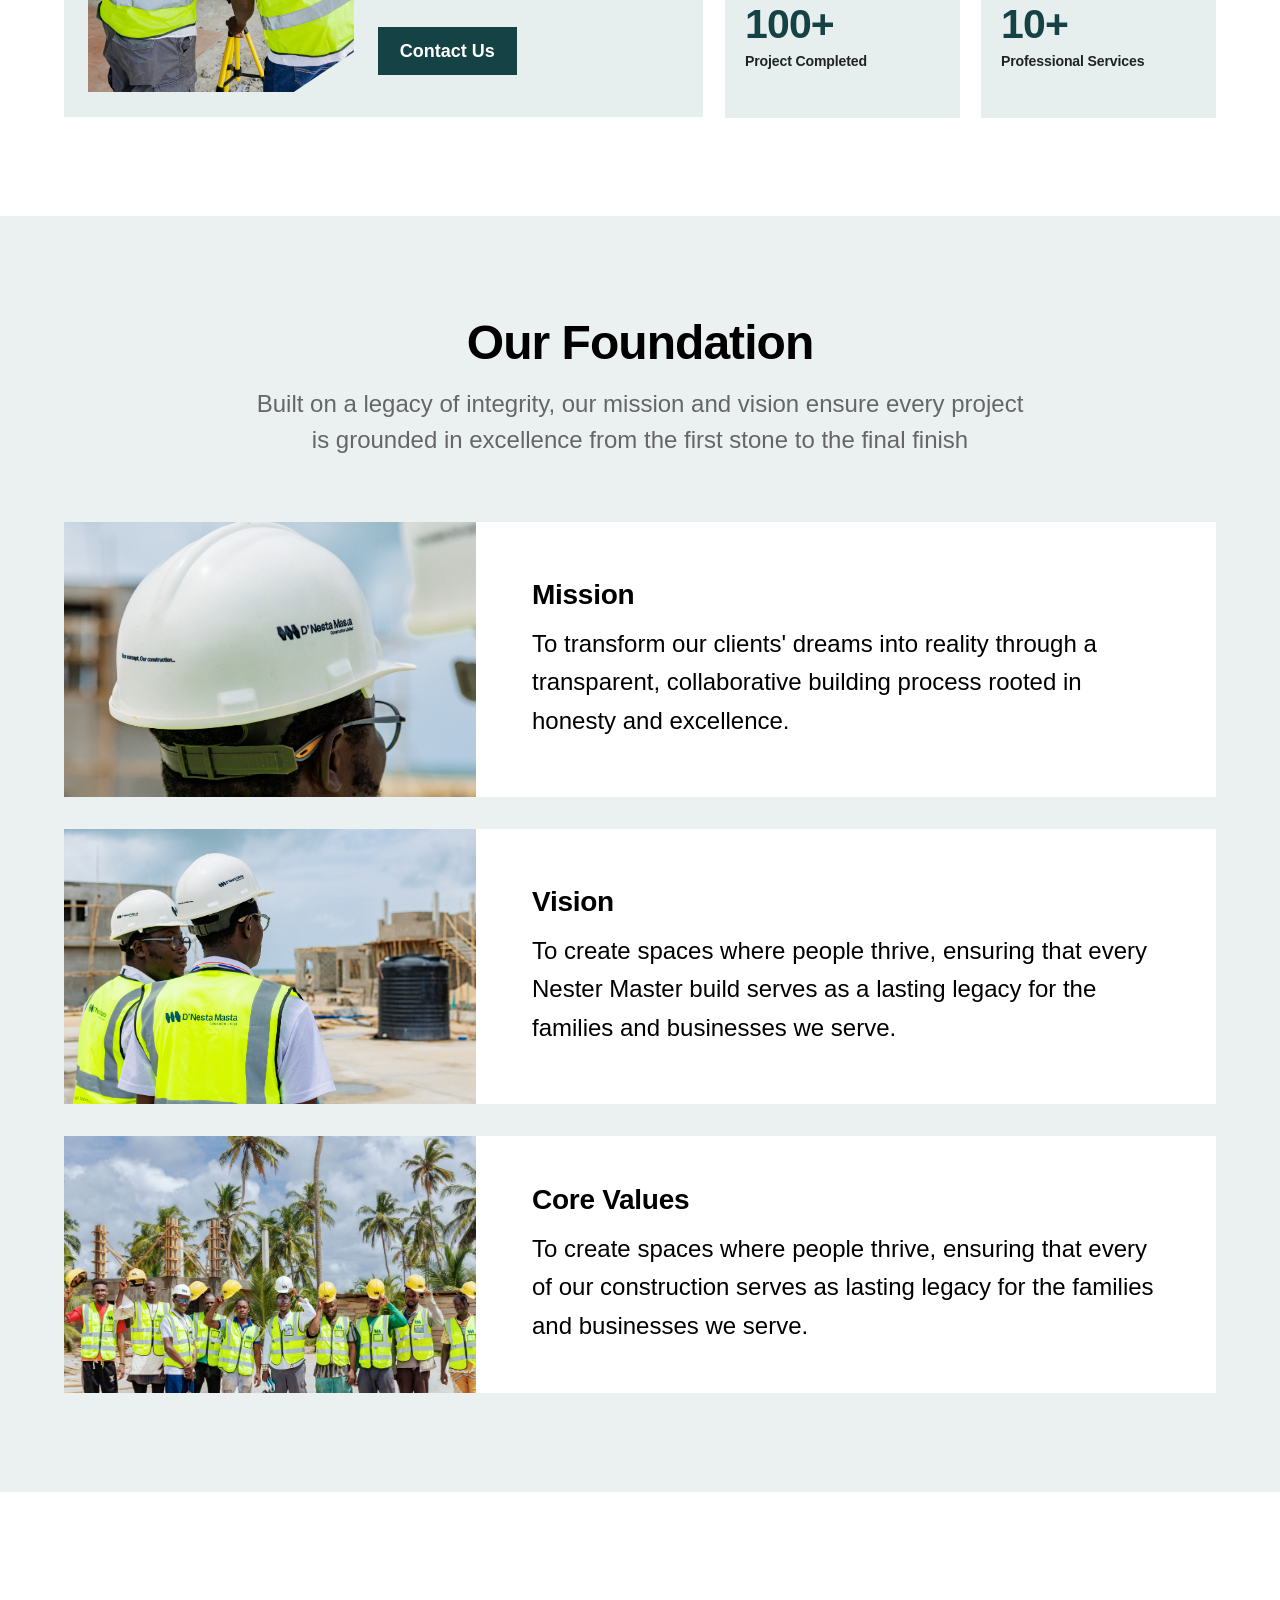
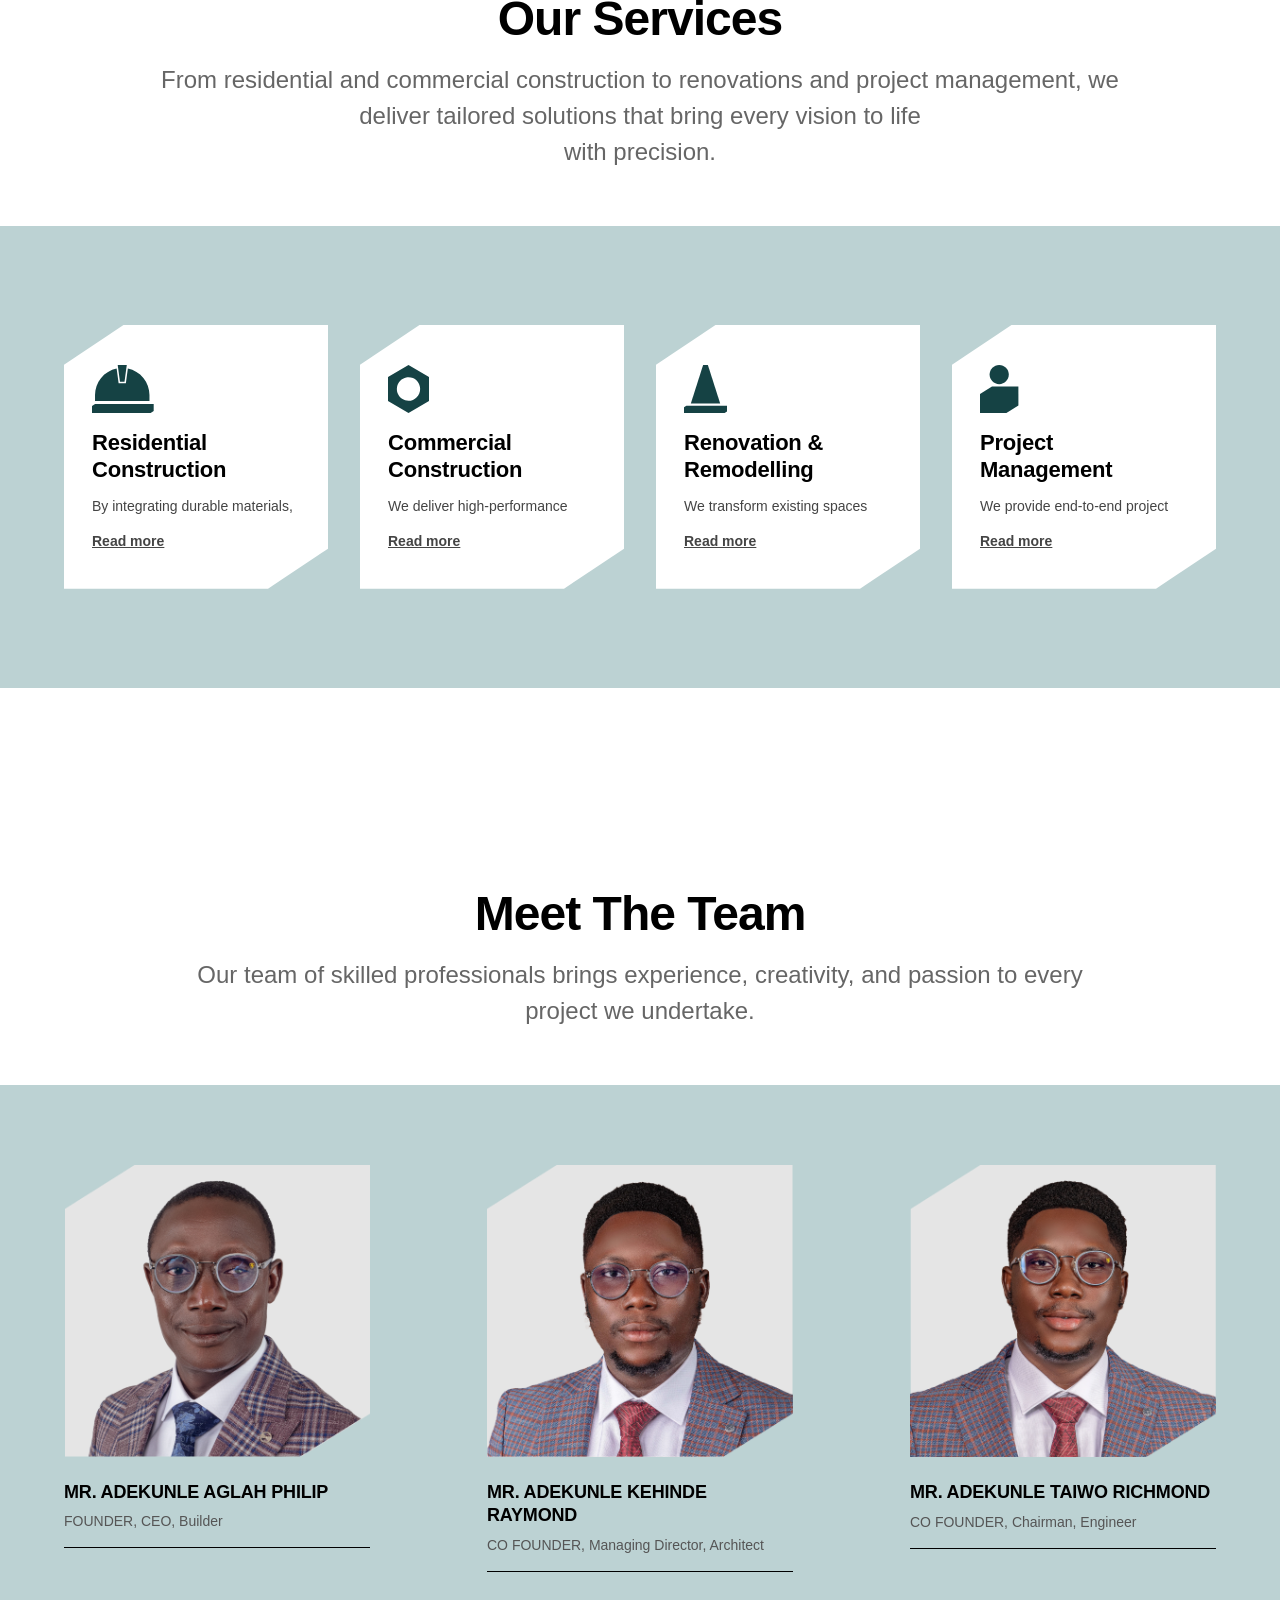
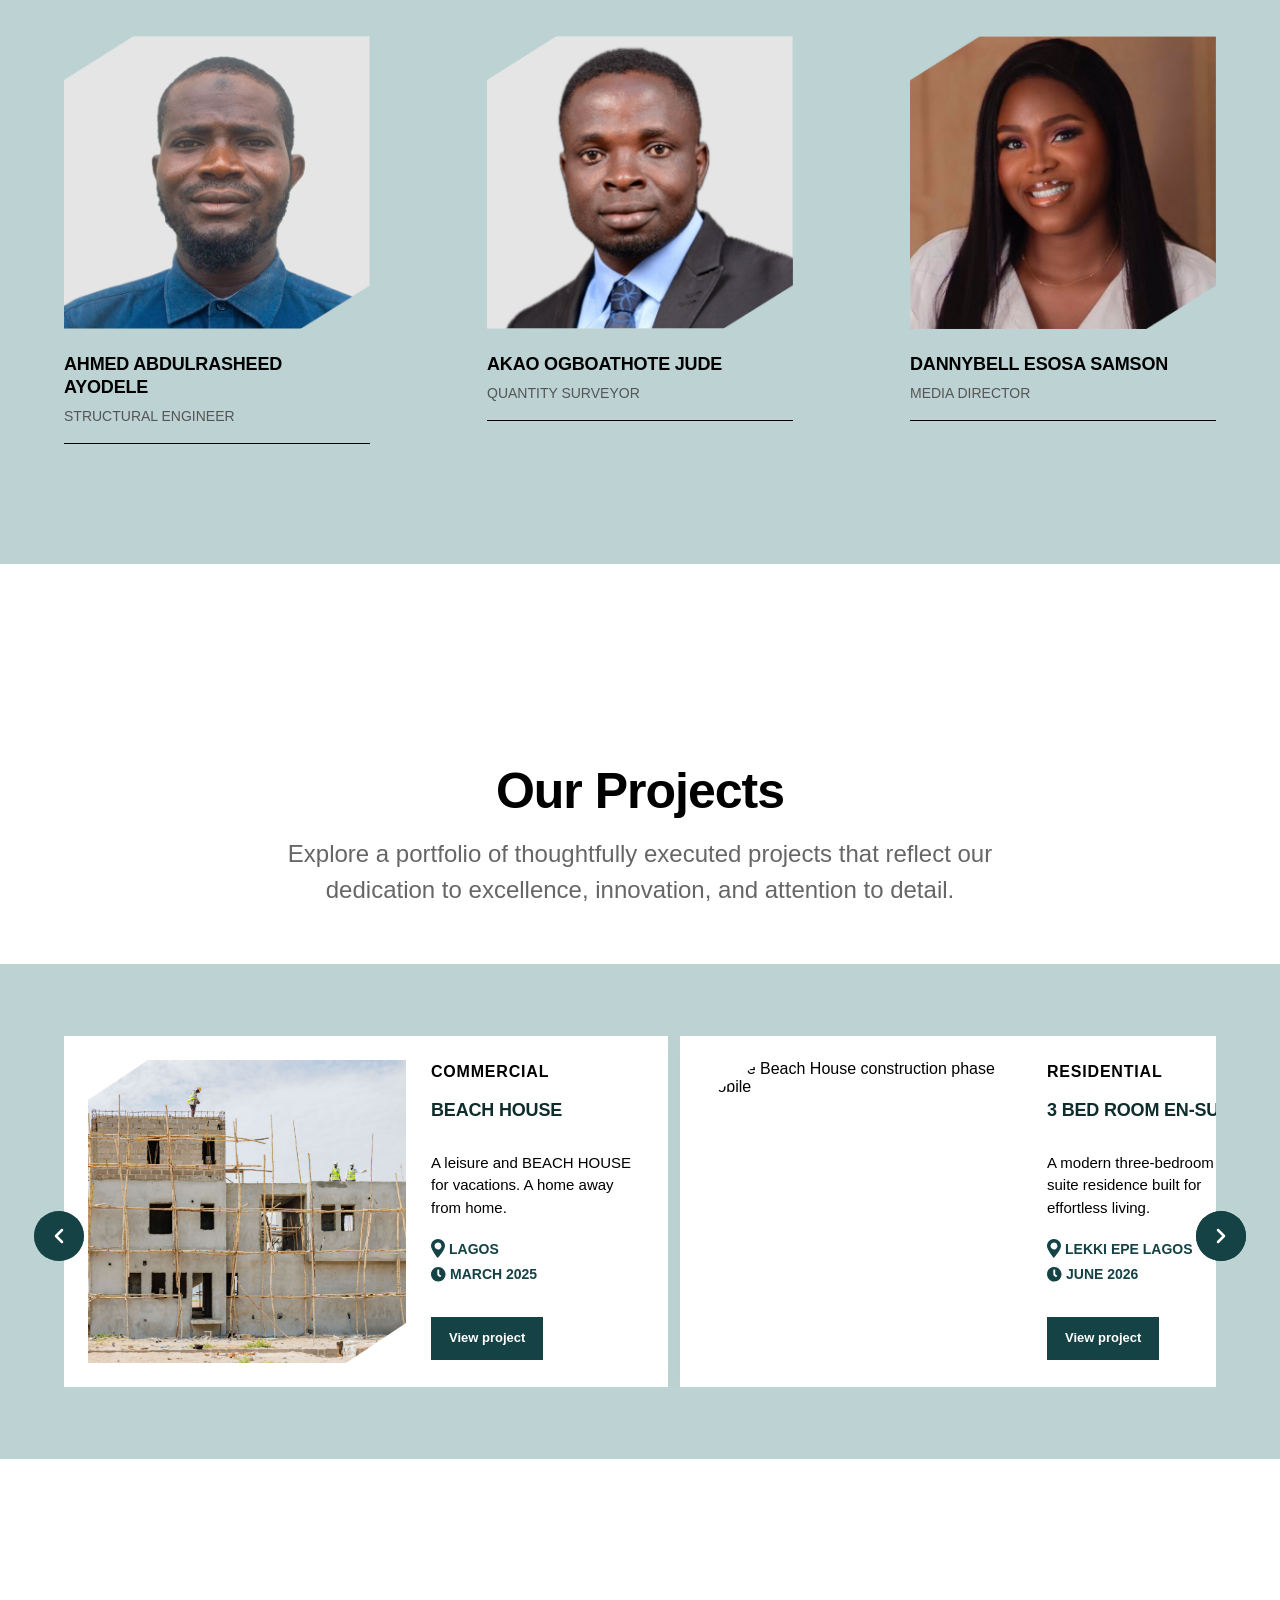
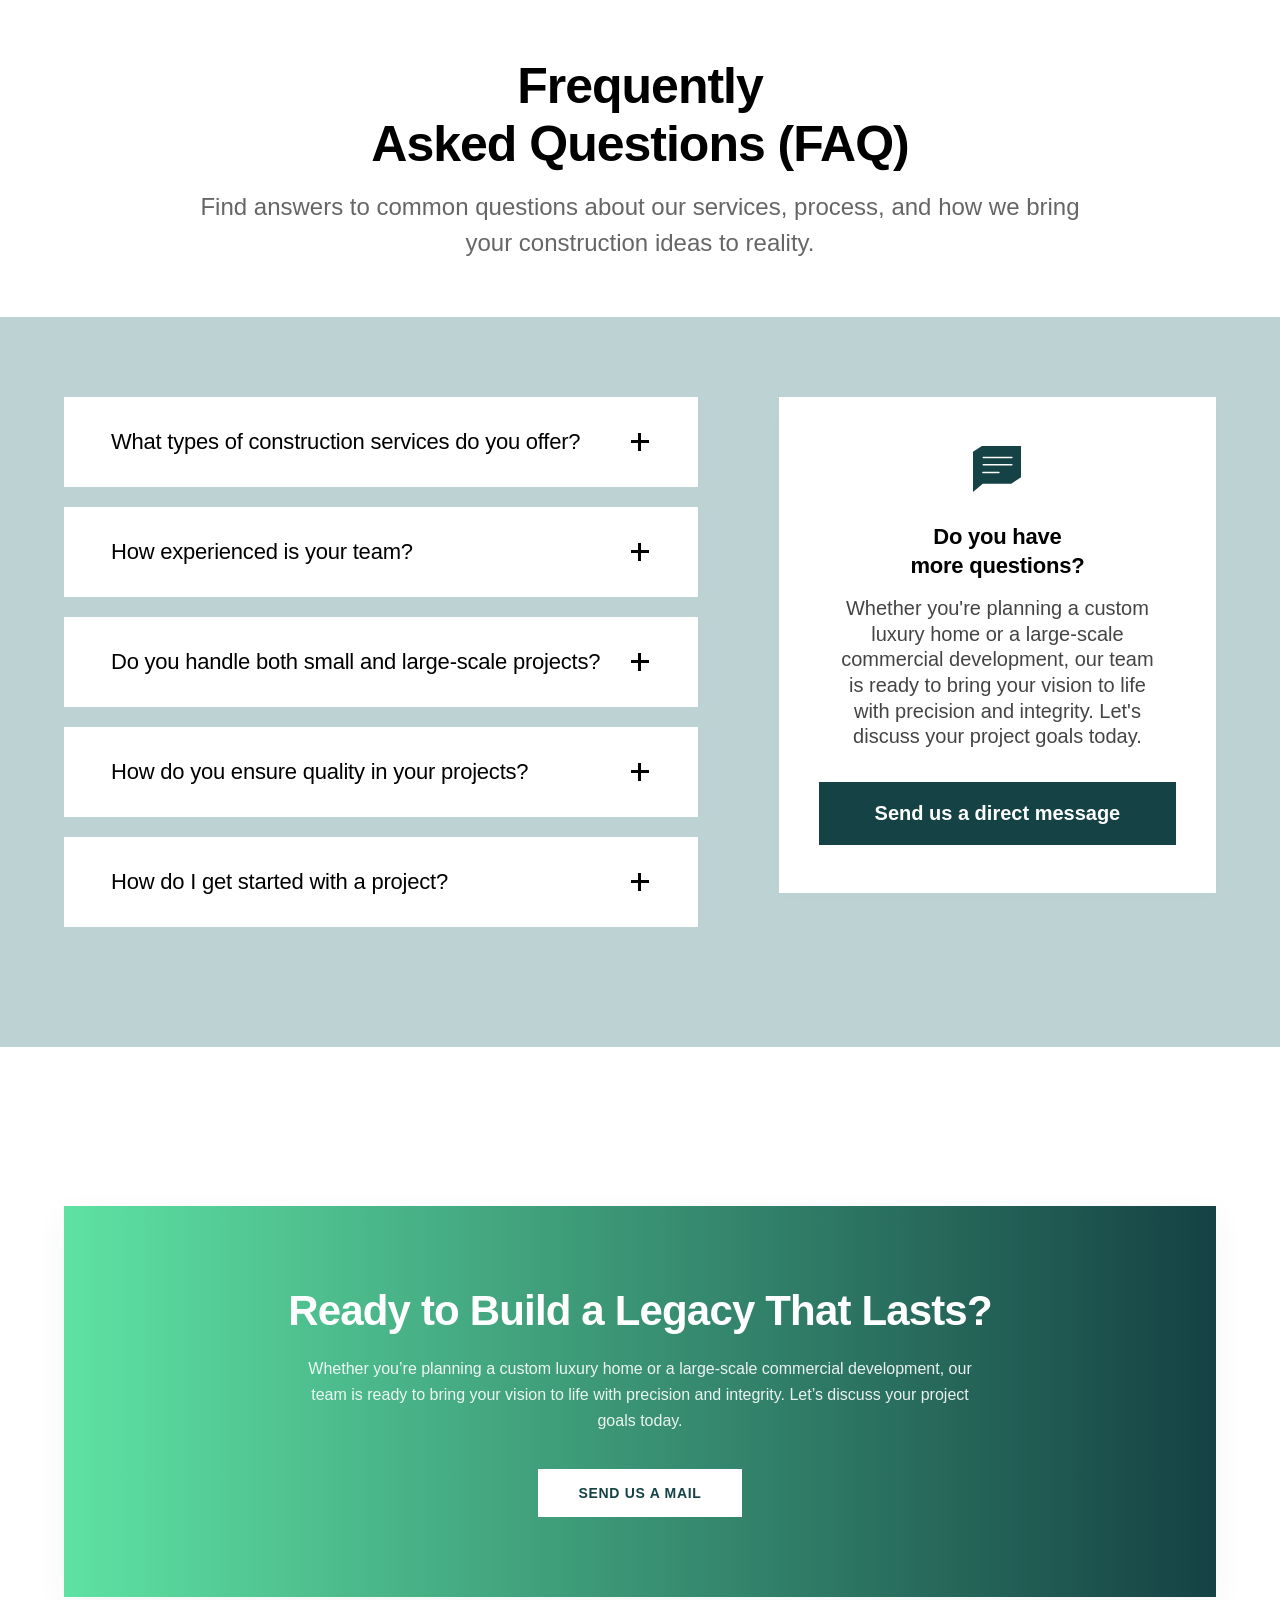
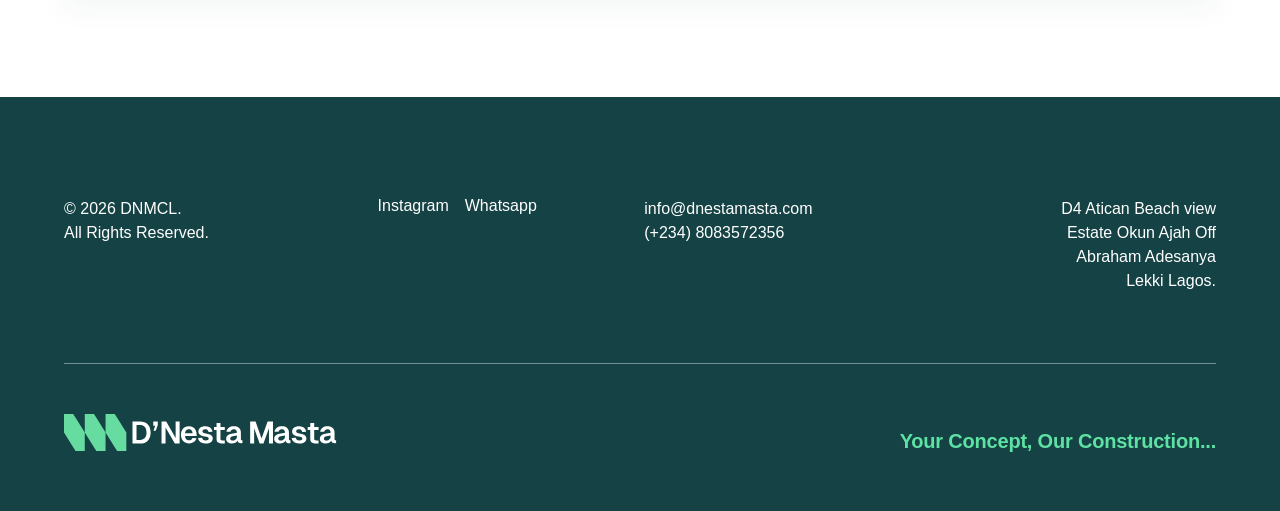
==== commit abee6d5a: "add new changes" ====
--- a/index.html
+++ b/index.html
@@ -5,6 +5,8 @@
     <meta name="viewport" content="width=device-width, initial-scale=1.0">
     <title>Document</title>
     <link rel="preconnect" href="https://fonts.gstatic.com" crossorigin>
+
+    <link rel="icon" type="image/svg+xml" href="Assets/Icon/Icon-Logo.svg">
 
     <link rel="stylesheet" href="css/styles.css">
 
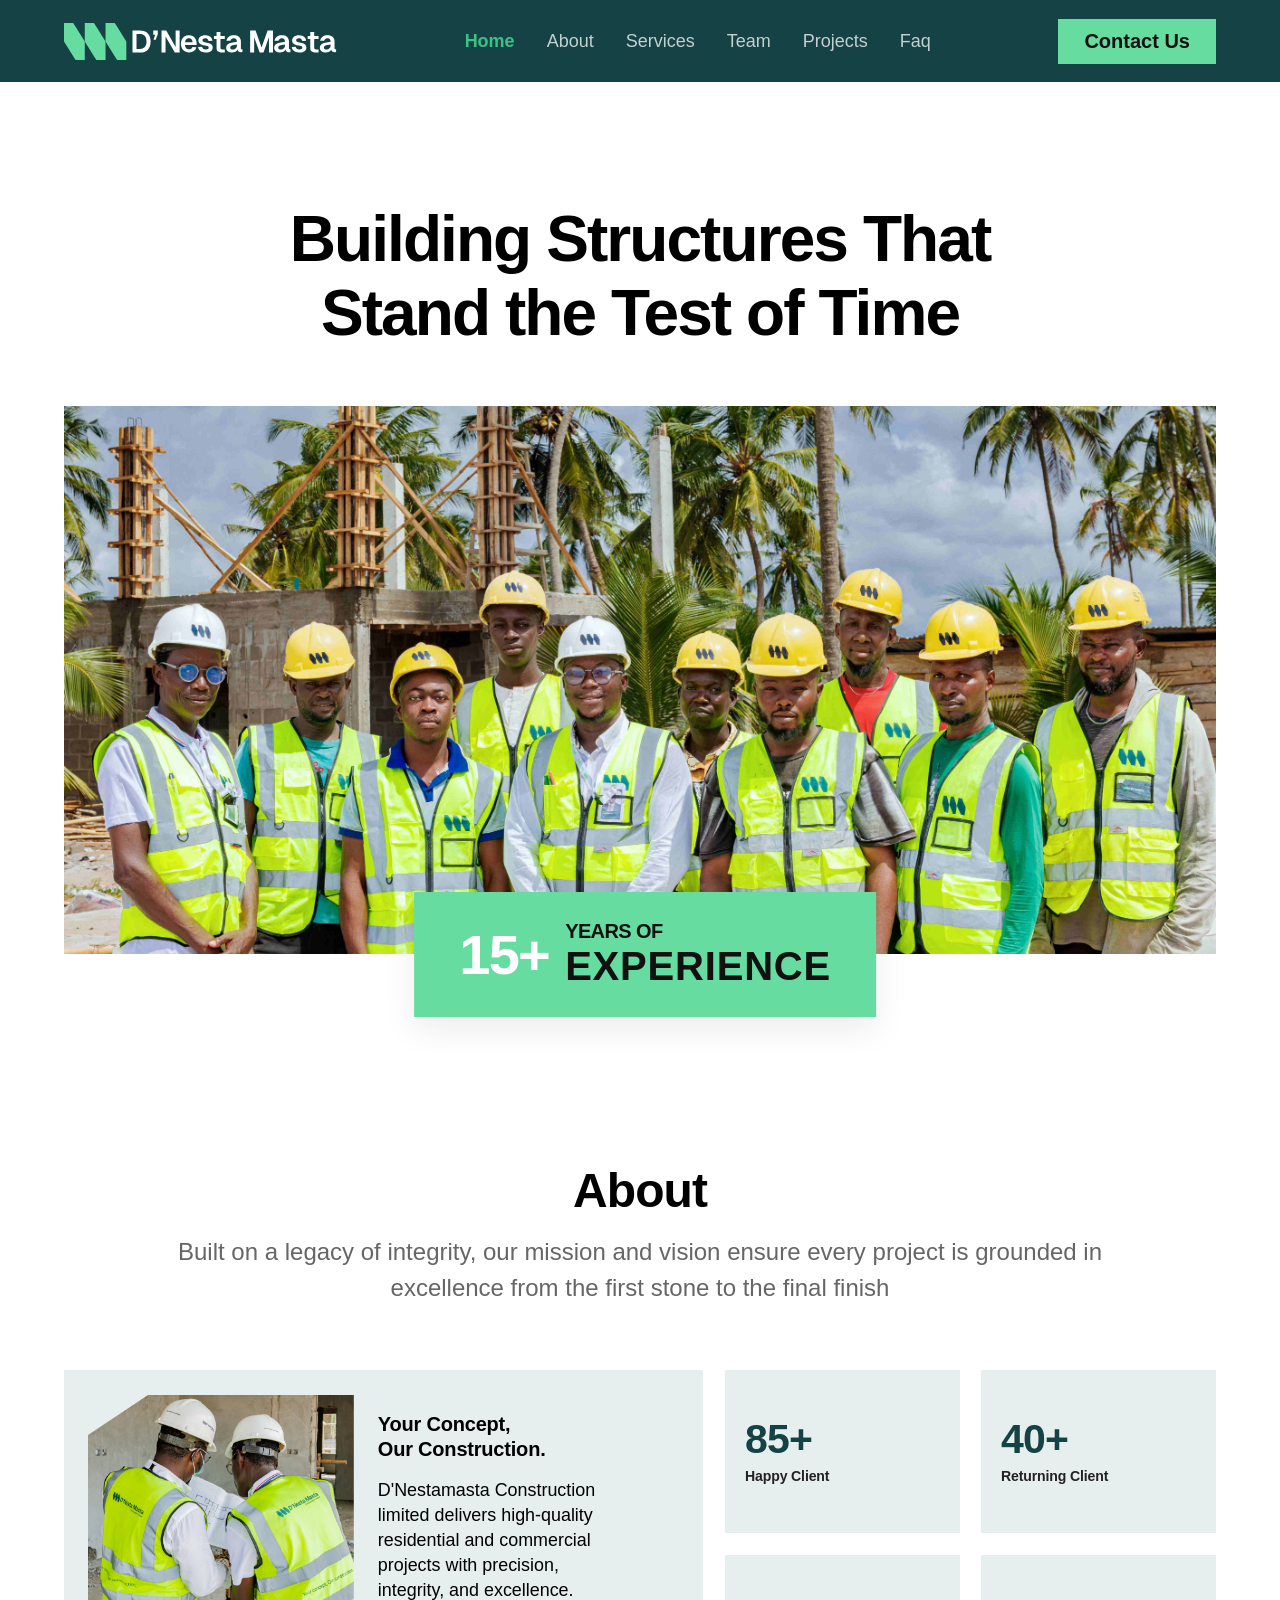
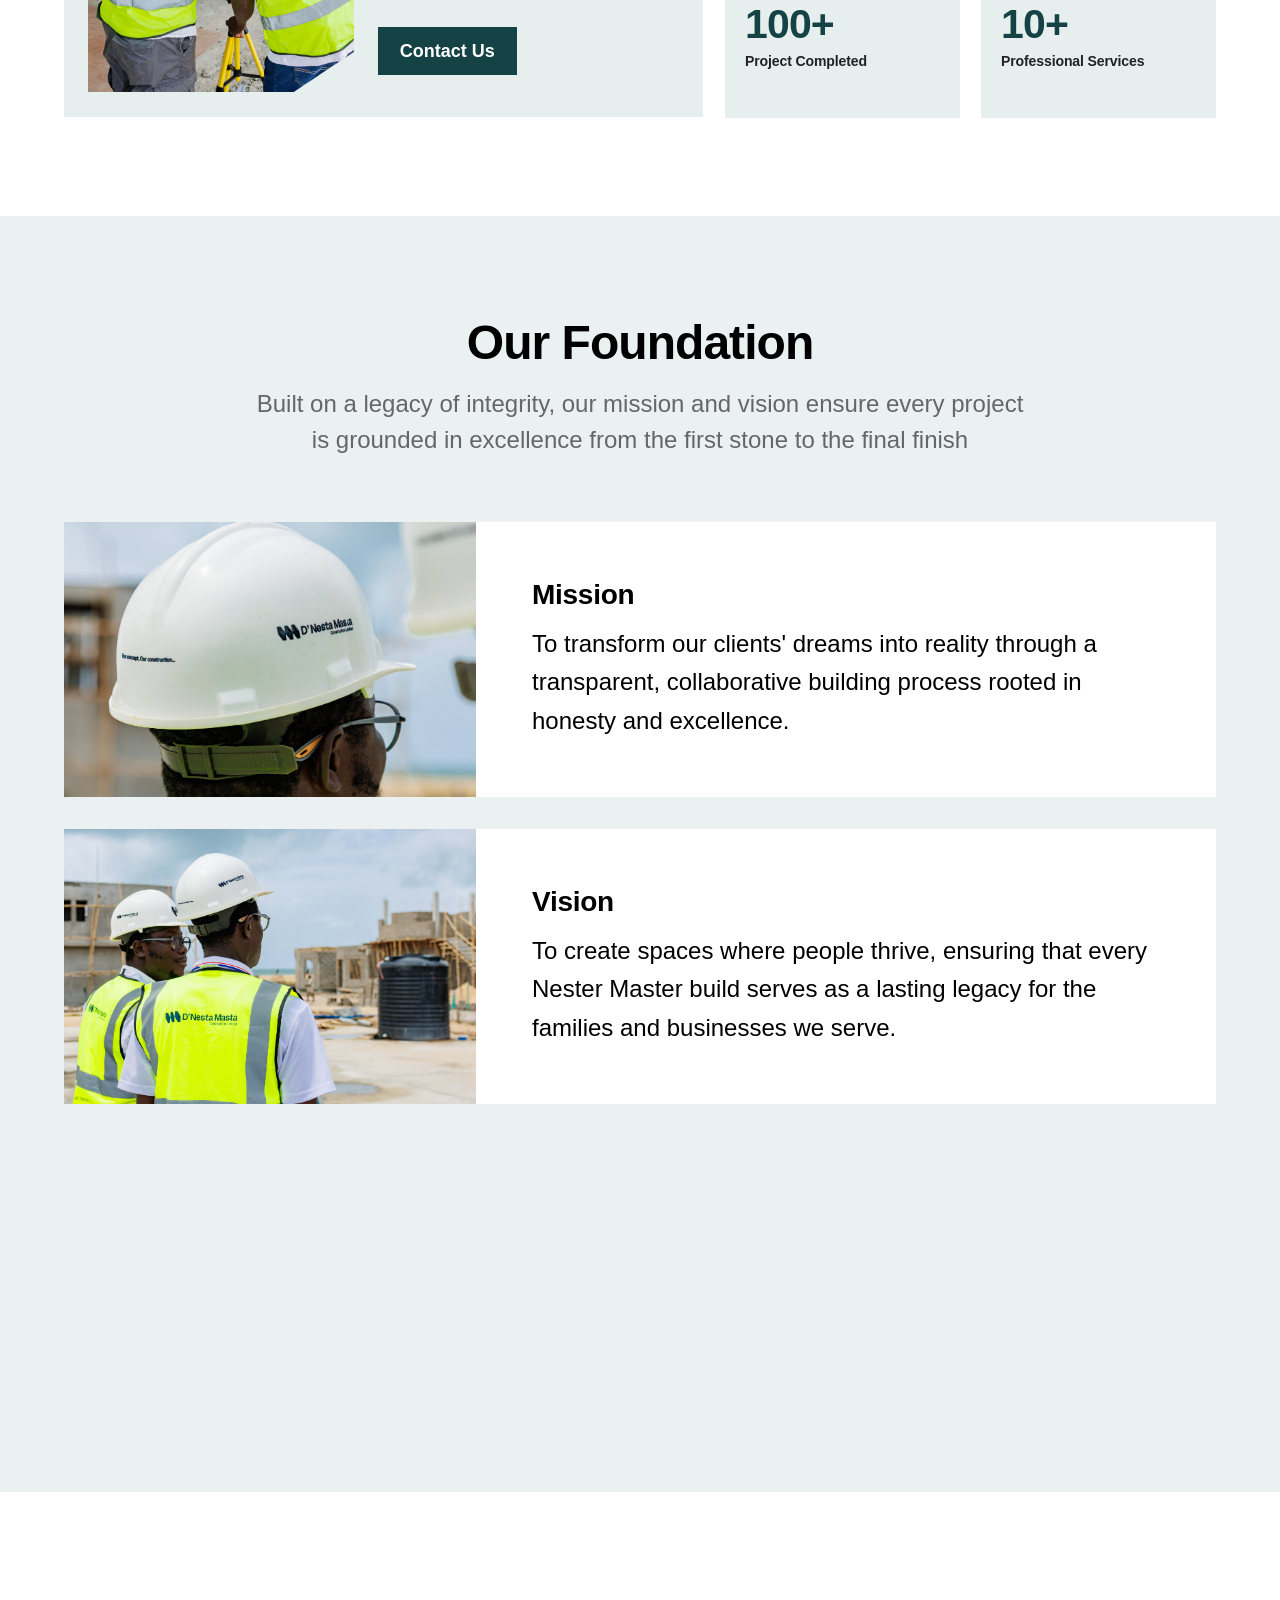
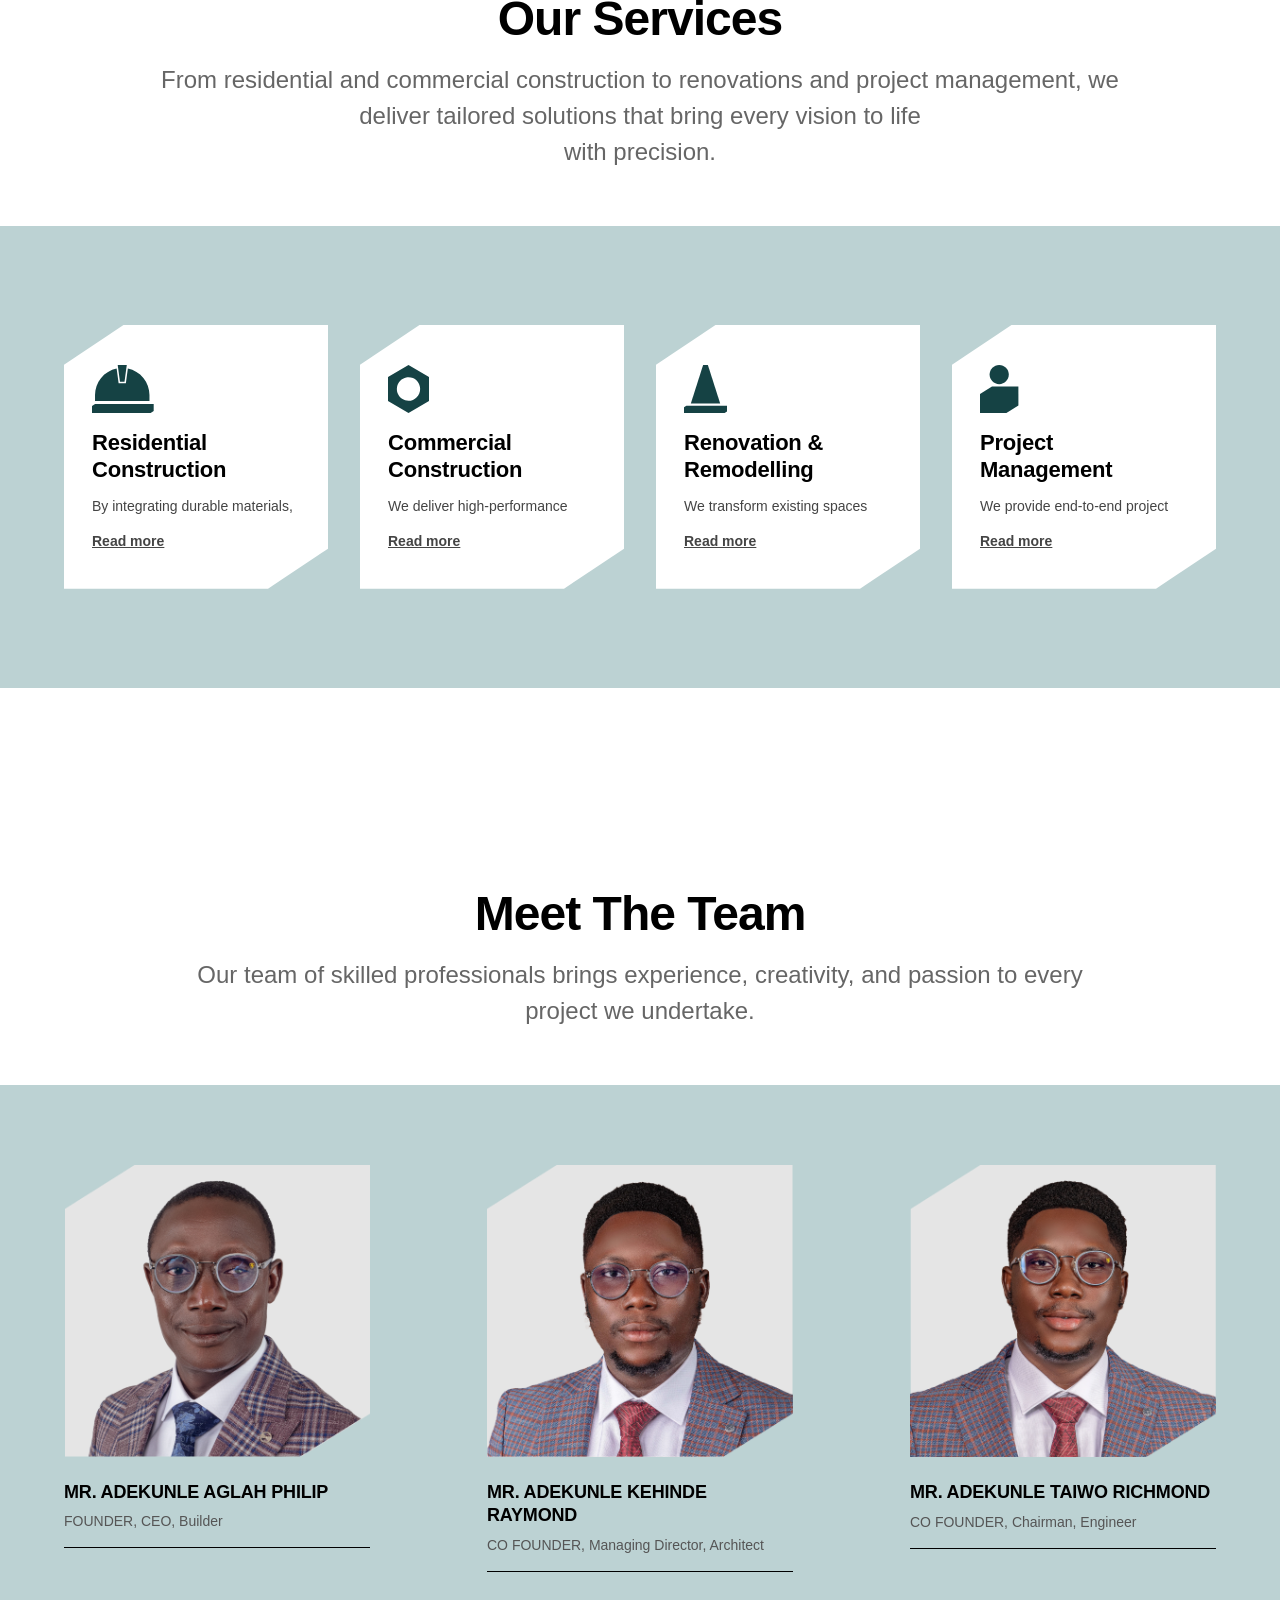
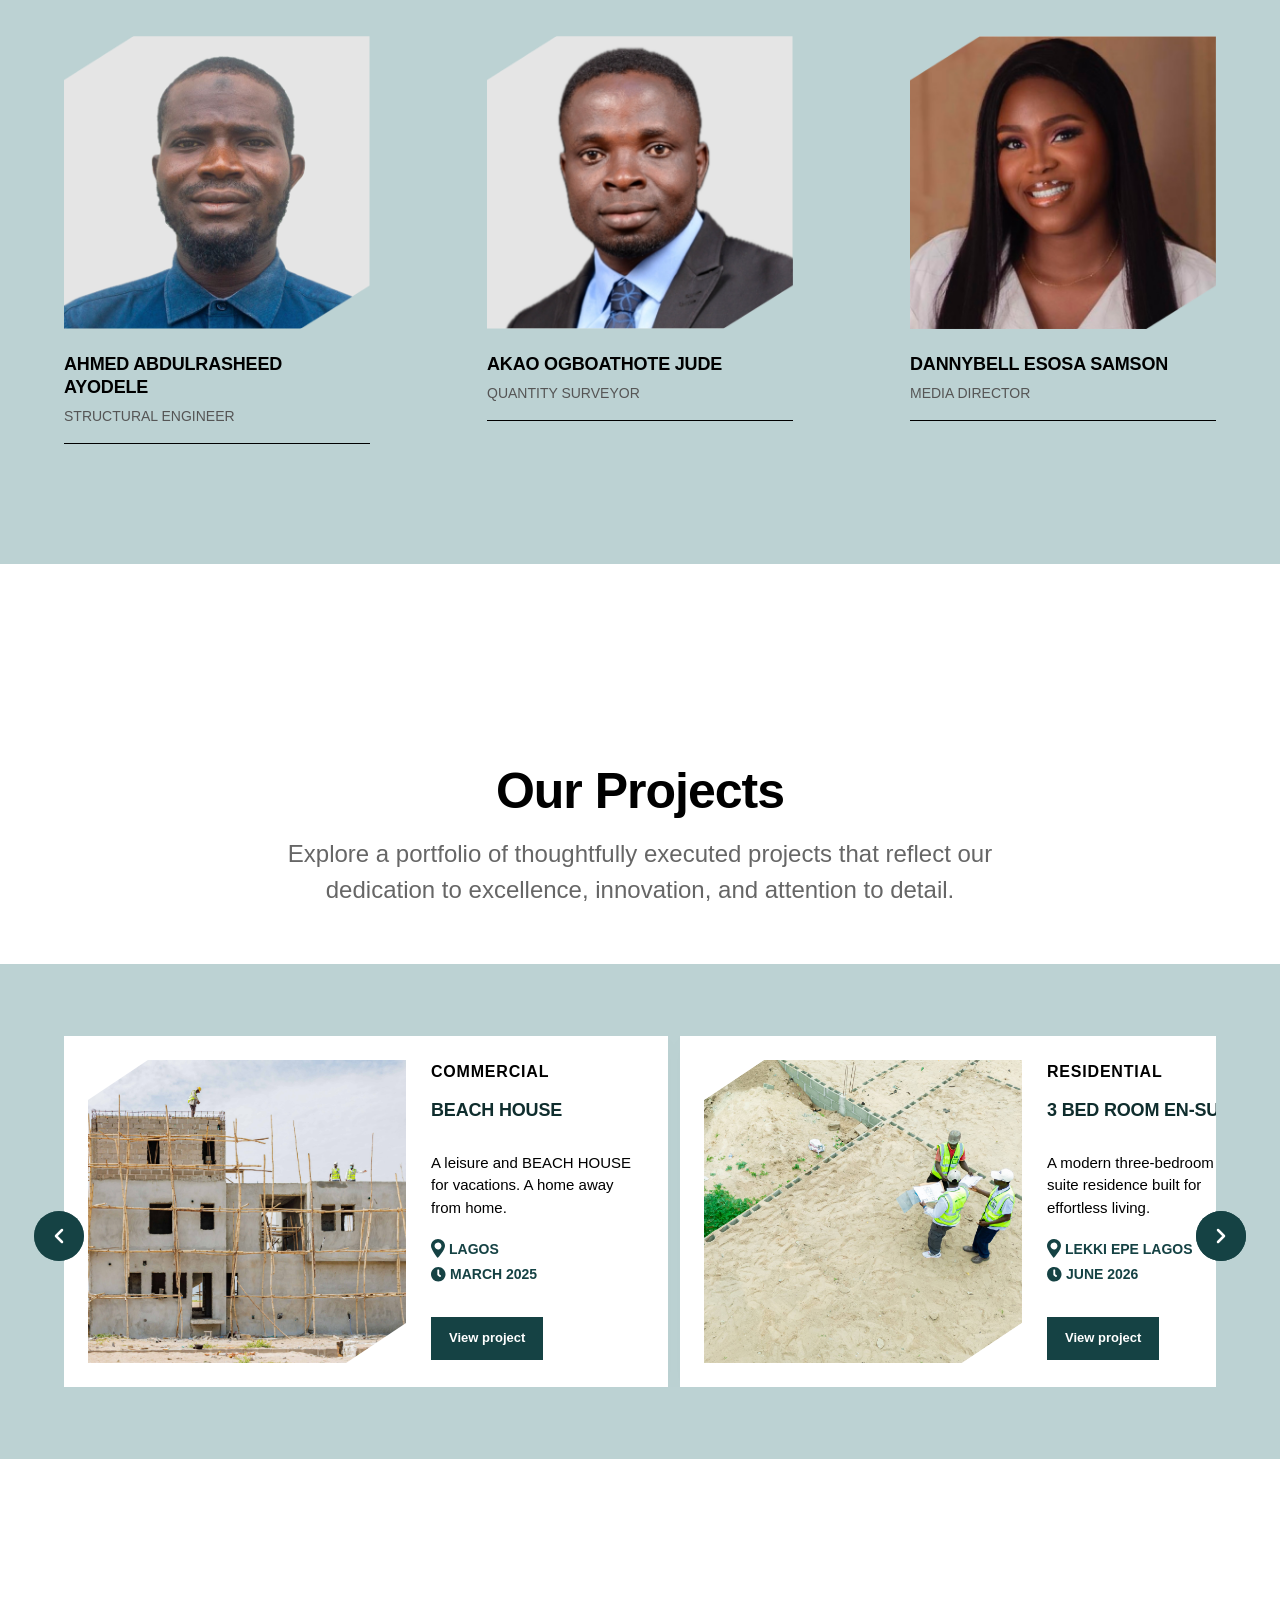
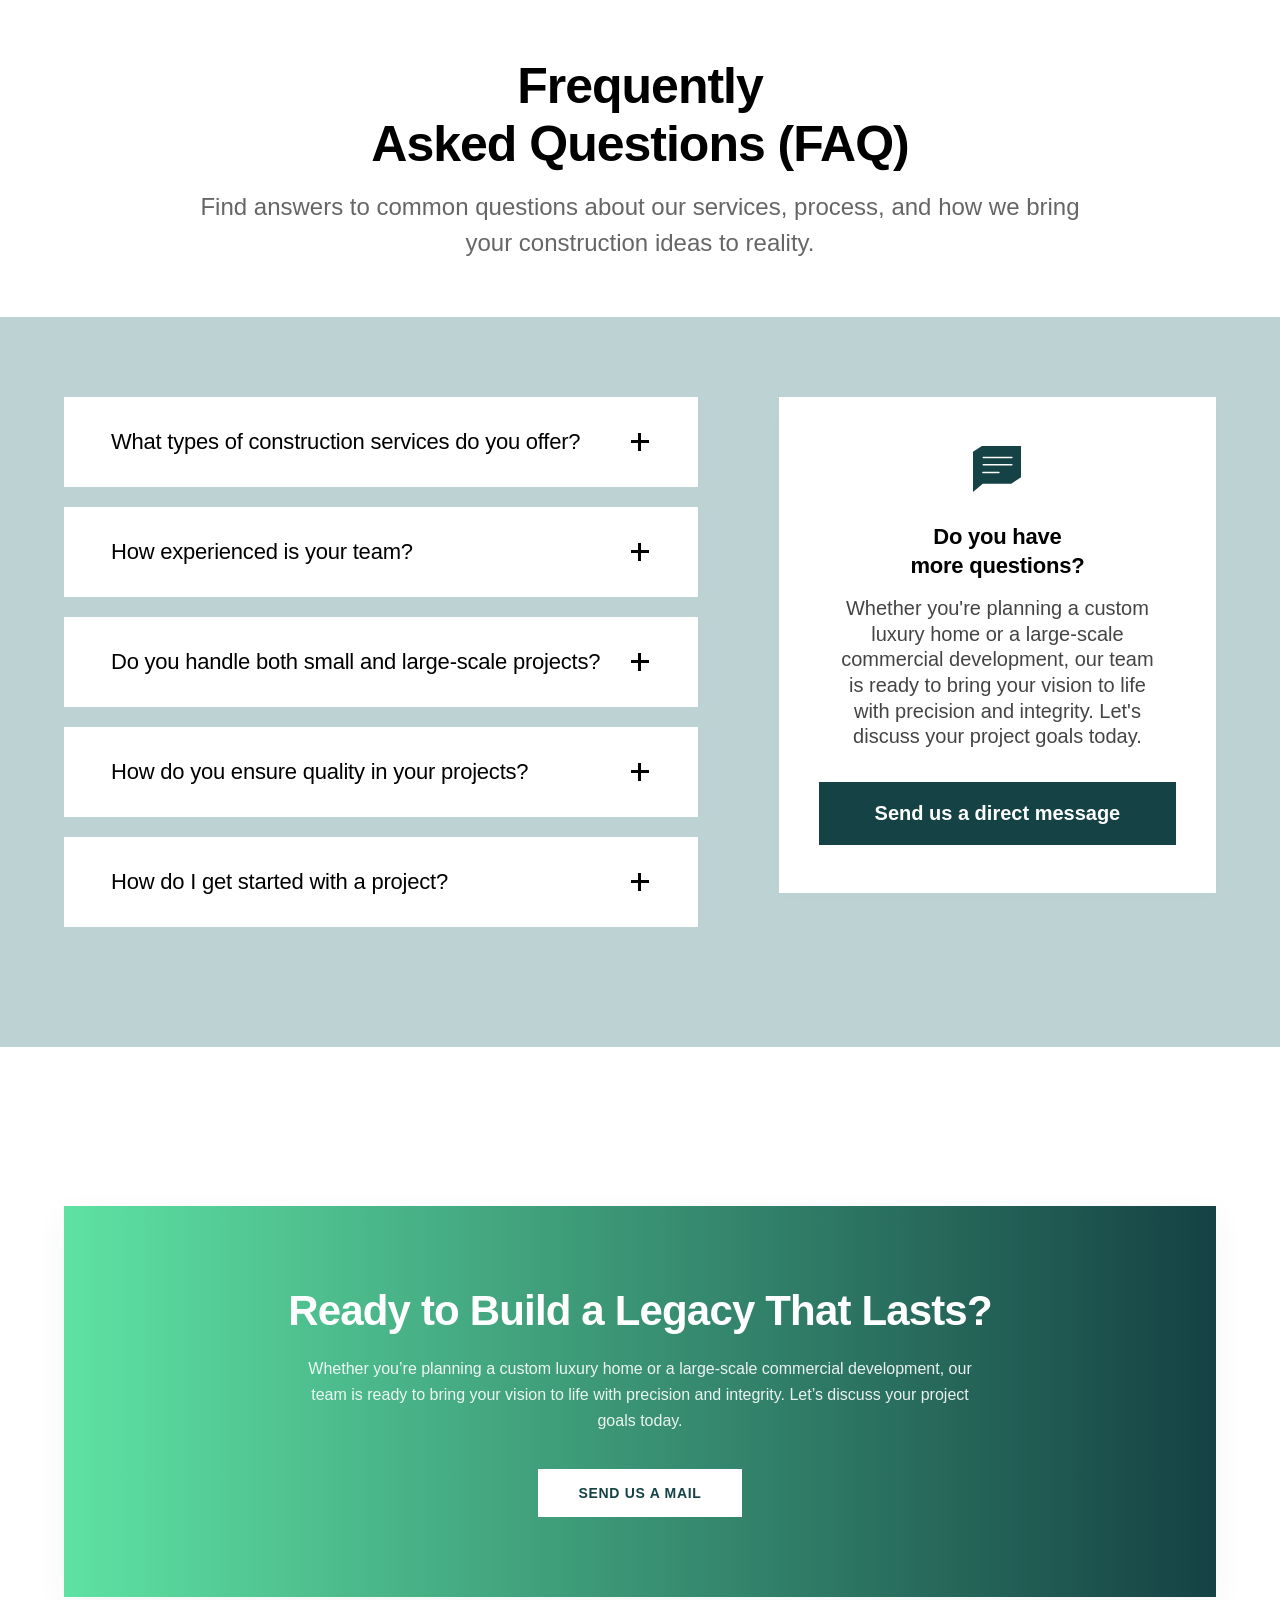
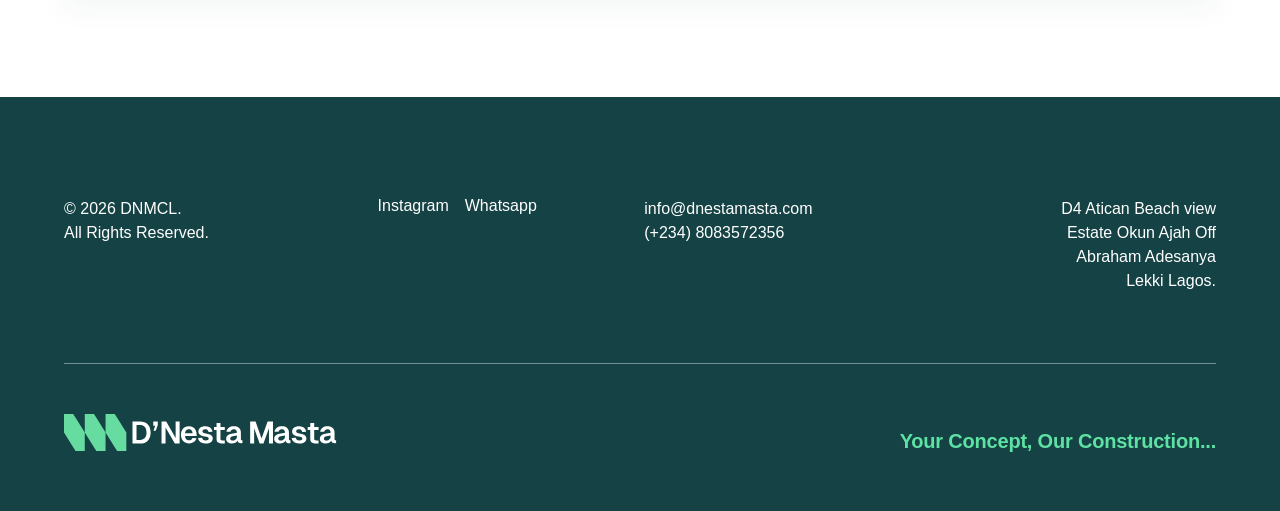
==== commit 64a52a96: "commit changes" ====
--- a/index.html
+++ b/index.html
@@ -50,7 +50,7 @@
             </h1>
             
             <div class="hero-asset-frame">
-                <img src="Assets/Images/dnmcl image/419A0085.jpg" alt="D'Nesta Masta Construction Crew" class="hero-main-display">
+                <img src="Assets/Images/Com-Images/419A0085-min.jpg" alt="D'Nesta Masta Construction Crew" class="hero-main-display">
             </div>
 
              <div class="metric-accent-badge">
@@ -78,7 +78,7 @@
             
             <article class="concept-feature-card">
                 <div class="concept-image-frame">
-                    <img src="Assets/Images/dnmcl image/419A0057.jpg" alt="Engineers reviewing structural blueprints" class="concept-display-img">
+                    <img src="Assets/Images/Com-Images/419A0057-min.jpg" alt="Engineers reviewing structural blueprints" class="concept-display-img">
                 </div>
                 
                 <div class="concept-content-block">
@@ -135,7 +135,7 @@
             
             <article class="foundation-row-card">
                 <div class="foundation-image-block">
-                    <img src="Assets/Images/dnmcl image/419A0175.jpg" alt="D'Nesta Masta close up helmet view" class="foundation-row-img">
+                    <img src="Assets/Images/Com-Images/419A0175-min.jpg" alt="D'Nesta Masta close up helmet view" class="foundation-row-img">
                 </div>
                 <div class="foundation-content-block">
                     <h3 class="foundation-card-title">Mission</h3>
@@ -147,7 +147,7 @@
 
             <article class="foundation-row-card">
                 <div class="foundation-image-block">
-                    <img src="Assets/Images/dnmcl image/419A0178.jpg" alt="Engineers looking at construction site development" class="foundation-row-img">
+                    <img src="Assets/Images/Com-Images/419A0178-min.jpg" alt="Engineers looking at construction site development" class="foundation-row-img">
                 </div>
                 <div class="foundation-content-block">
                     <h3 class="foundation-card-title">Vision</h3>
@@ -159,7 +159,7 @@
 
             <article class="foundation-row-card">
                 <div class="foundation-image-block">
-                    <img src="Assets/Images/dnmcl image/419A0094.jpg" alt="D'Nesta Masta construction field team array" class="foundation-row-img">
+                    <img src="Assets/Images/Com-Images/419A0094-min.jpg" alt="D'Nesta Masta construction field team array" class="foundation-row-img">
                 </div>
                 <div class="foundation-content-block">
                     <h3 class="foundation-card-title">Core Values</h3>
@@ -372,7 +372,7 @@
                     <!-- Project Card 1 -->
                     <article class="project-display-card">
                         <div class="project-image-frame">
-                                <img src="Assets/Images/Commercial Construction/419A0062.jpg" alt="Ikare Beach House construction phase mobile" class="project-card-img mobile-only-img">
+                                <img src="Assets/Images/Com-Images/419A0062-min.jpg" alt="Ikare Beach House construction phase mobile" class="project-card-img mobile-only-img">
                         </div>
                         <div class="project-info-block">
                             <span class="project-tag">COMMERCIAL</span>
@@ -398,7 +398,7 @@
                     <article class="project-display-card">
                         <div class="project-image-frame">
                             <div class="project-image-frame">
-                                <img src="Assets/Images/Residential Construction/DJI_20260325124326_0551_D.jpg" alt="Ikare Beach House construction phase mobile" class="project-card-img mobile-only-img">
+                                <img src="Assets/Images/Com-Images/DJI_20260325124326_0551_D-min.jpg" alt="Ikare Beach House construction phase mobile" class="project-card-img mobile-only-img">
                         </div>
                         </div>
                         <div class="project-info-block">
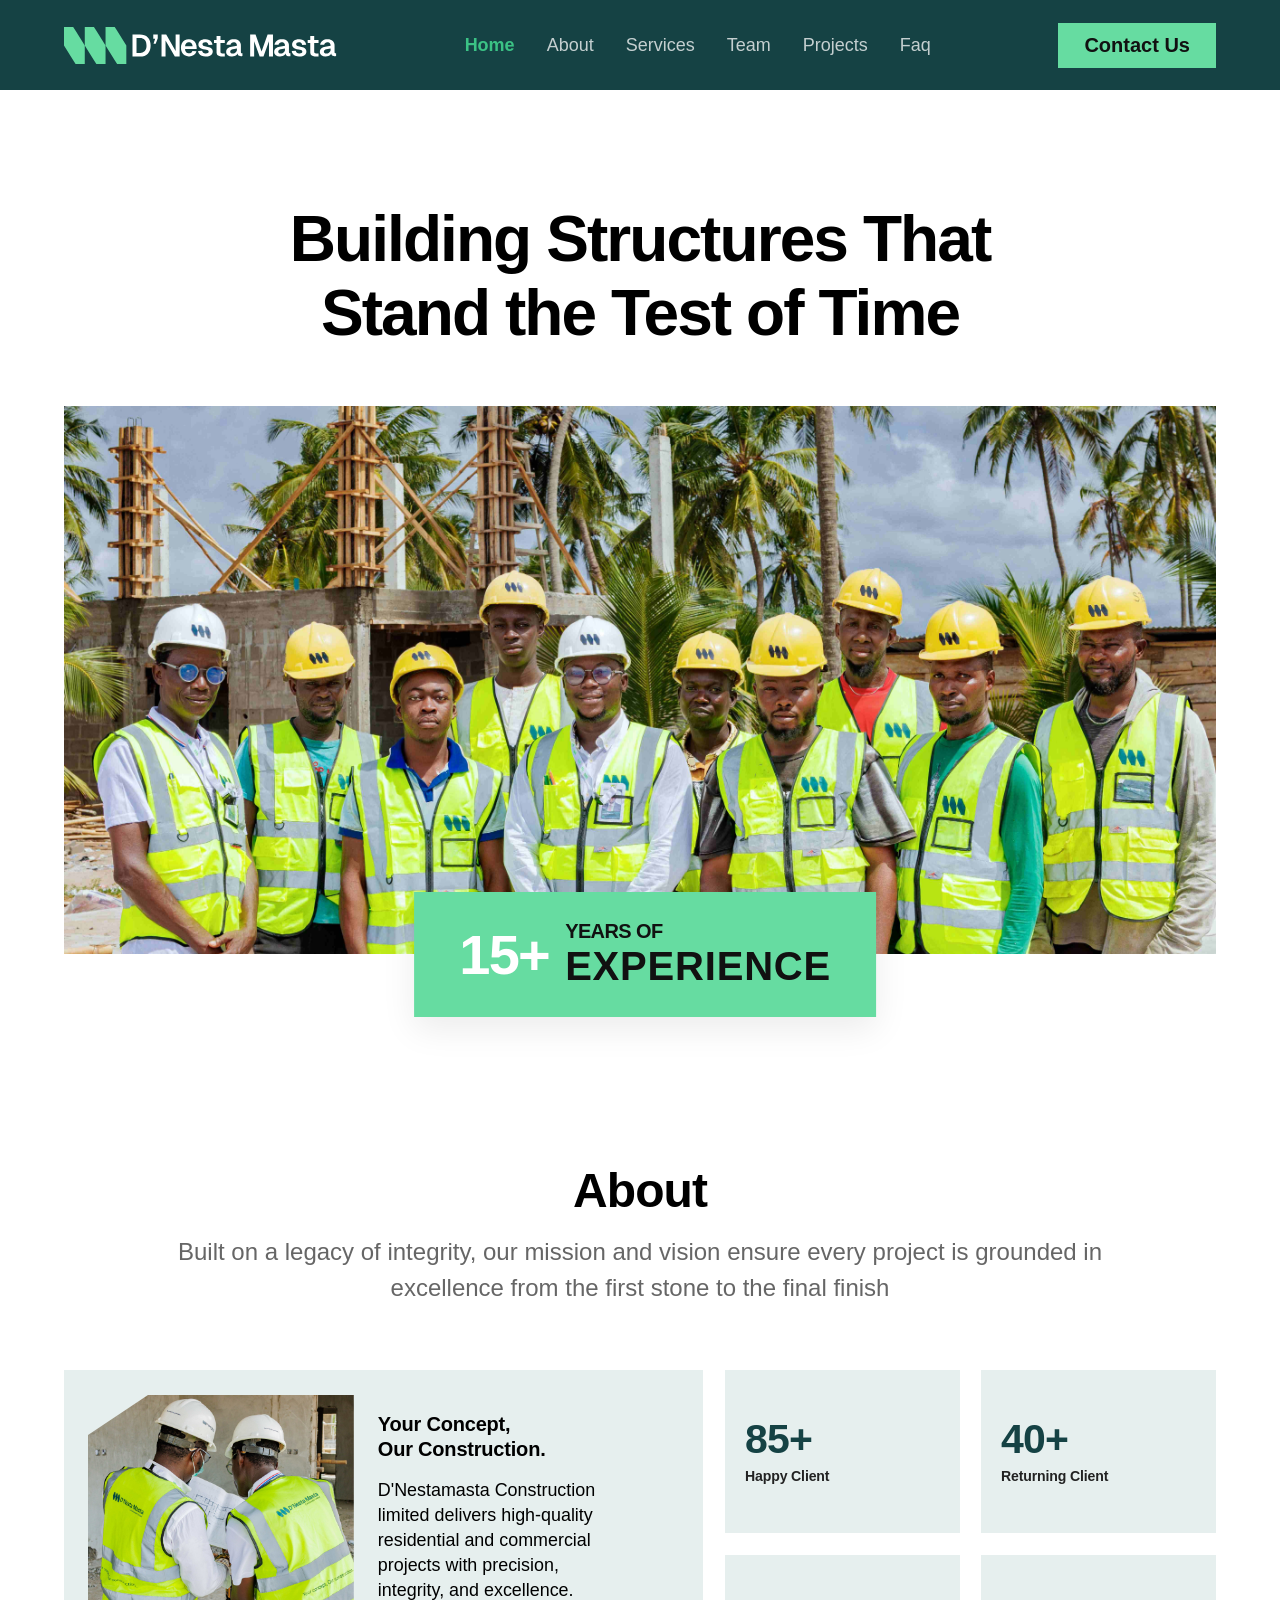
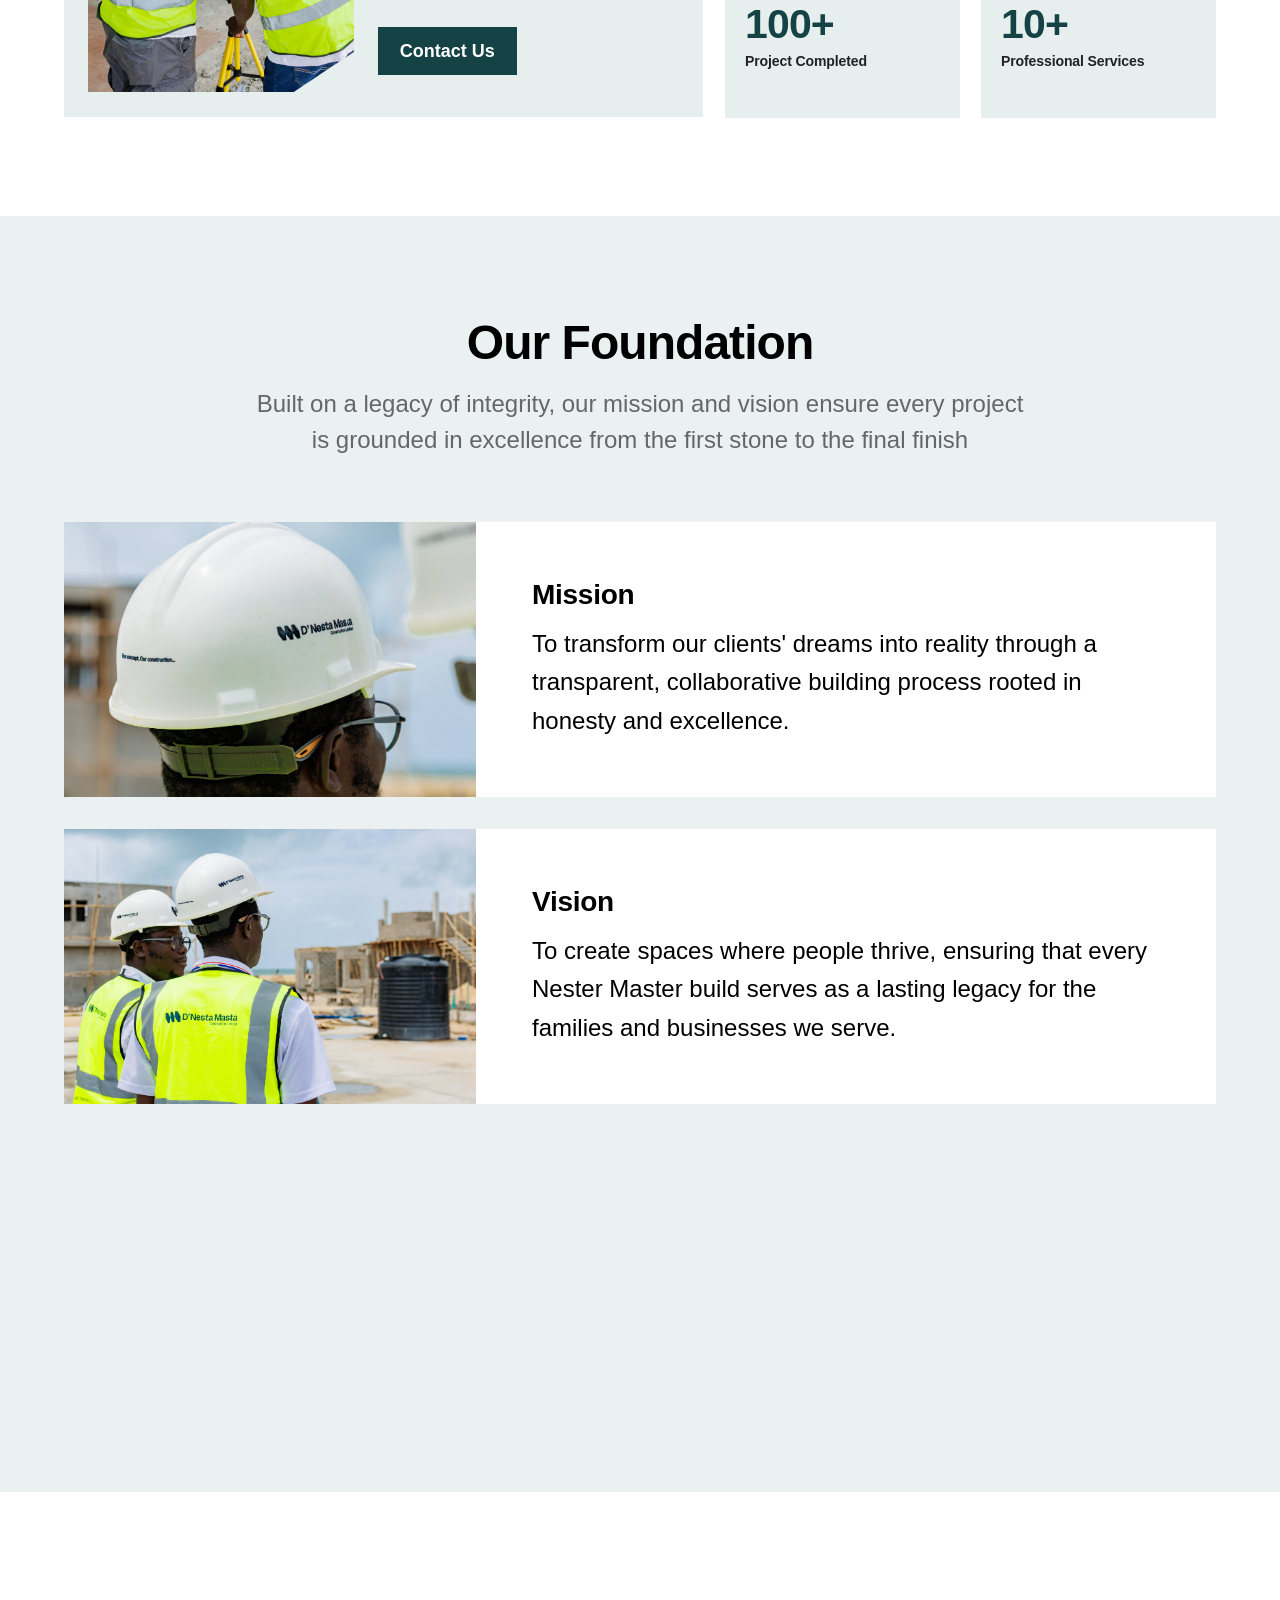
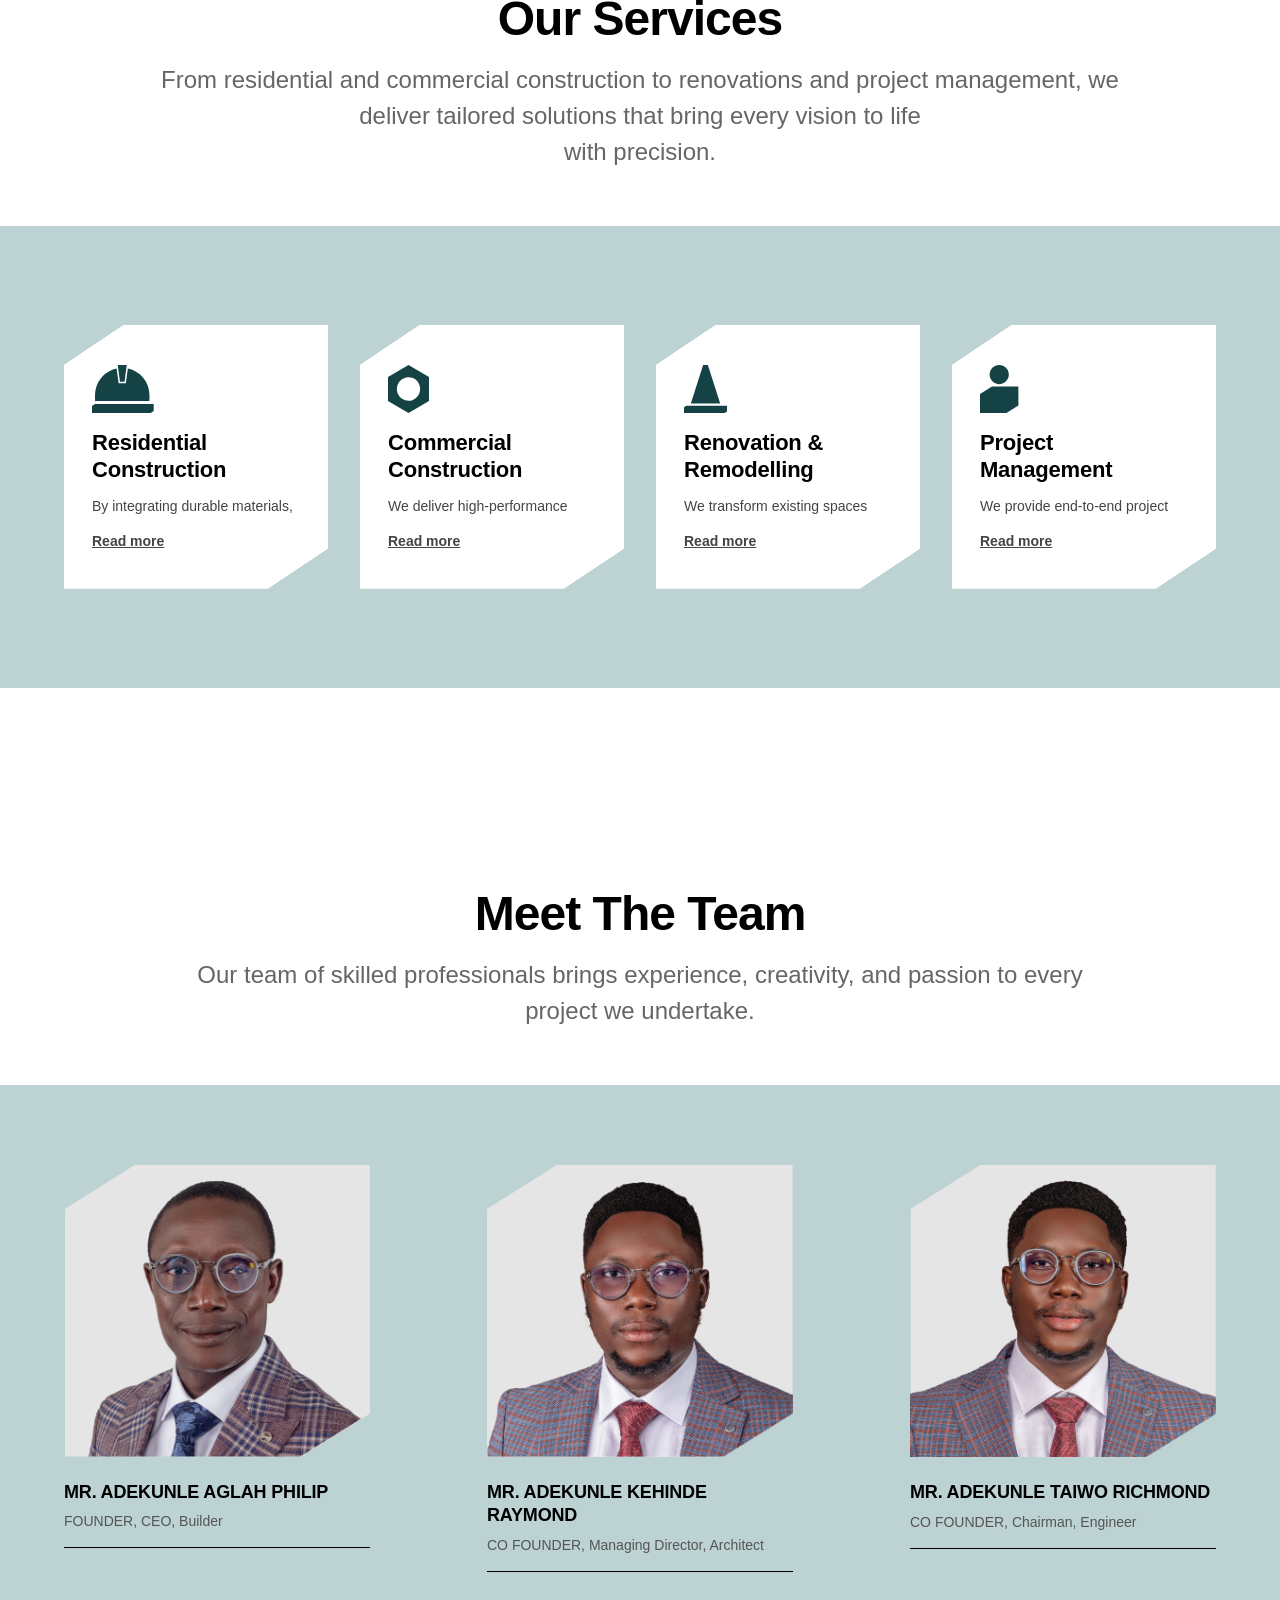
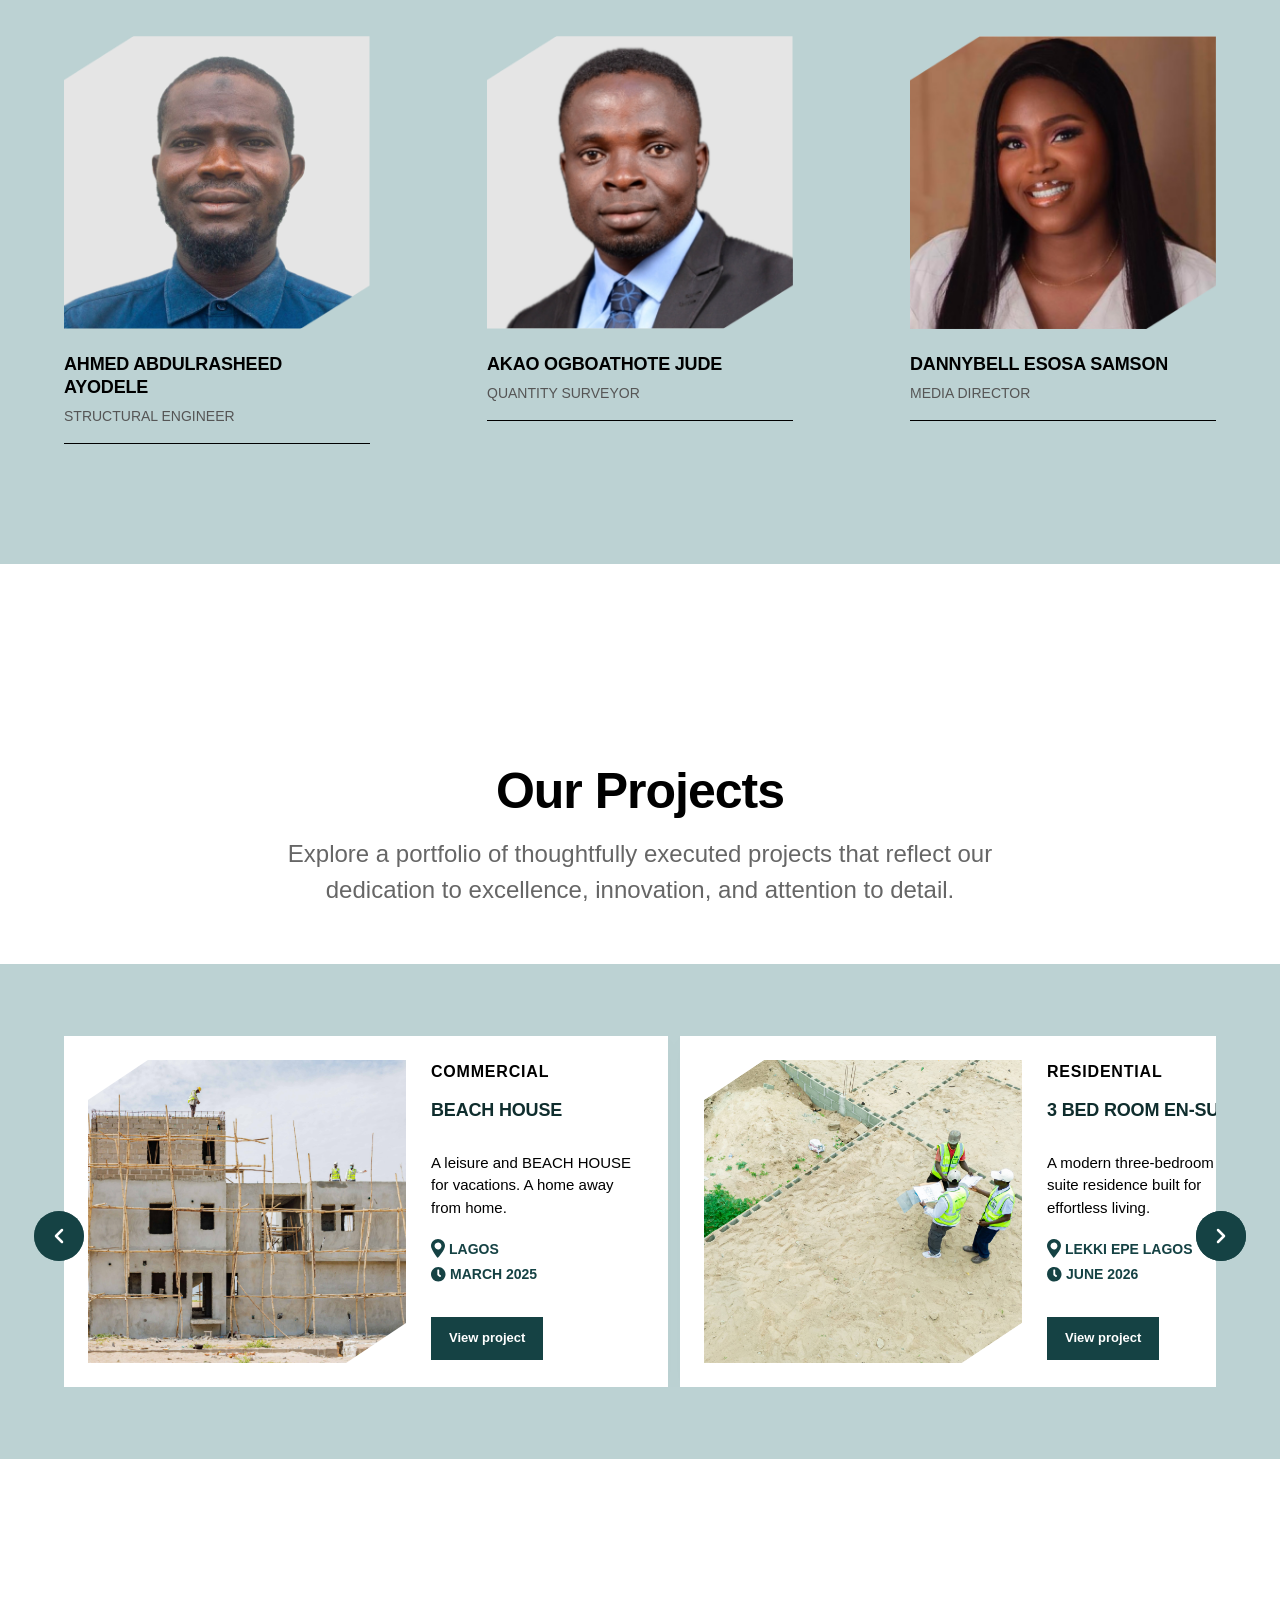
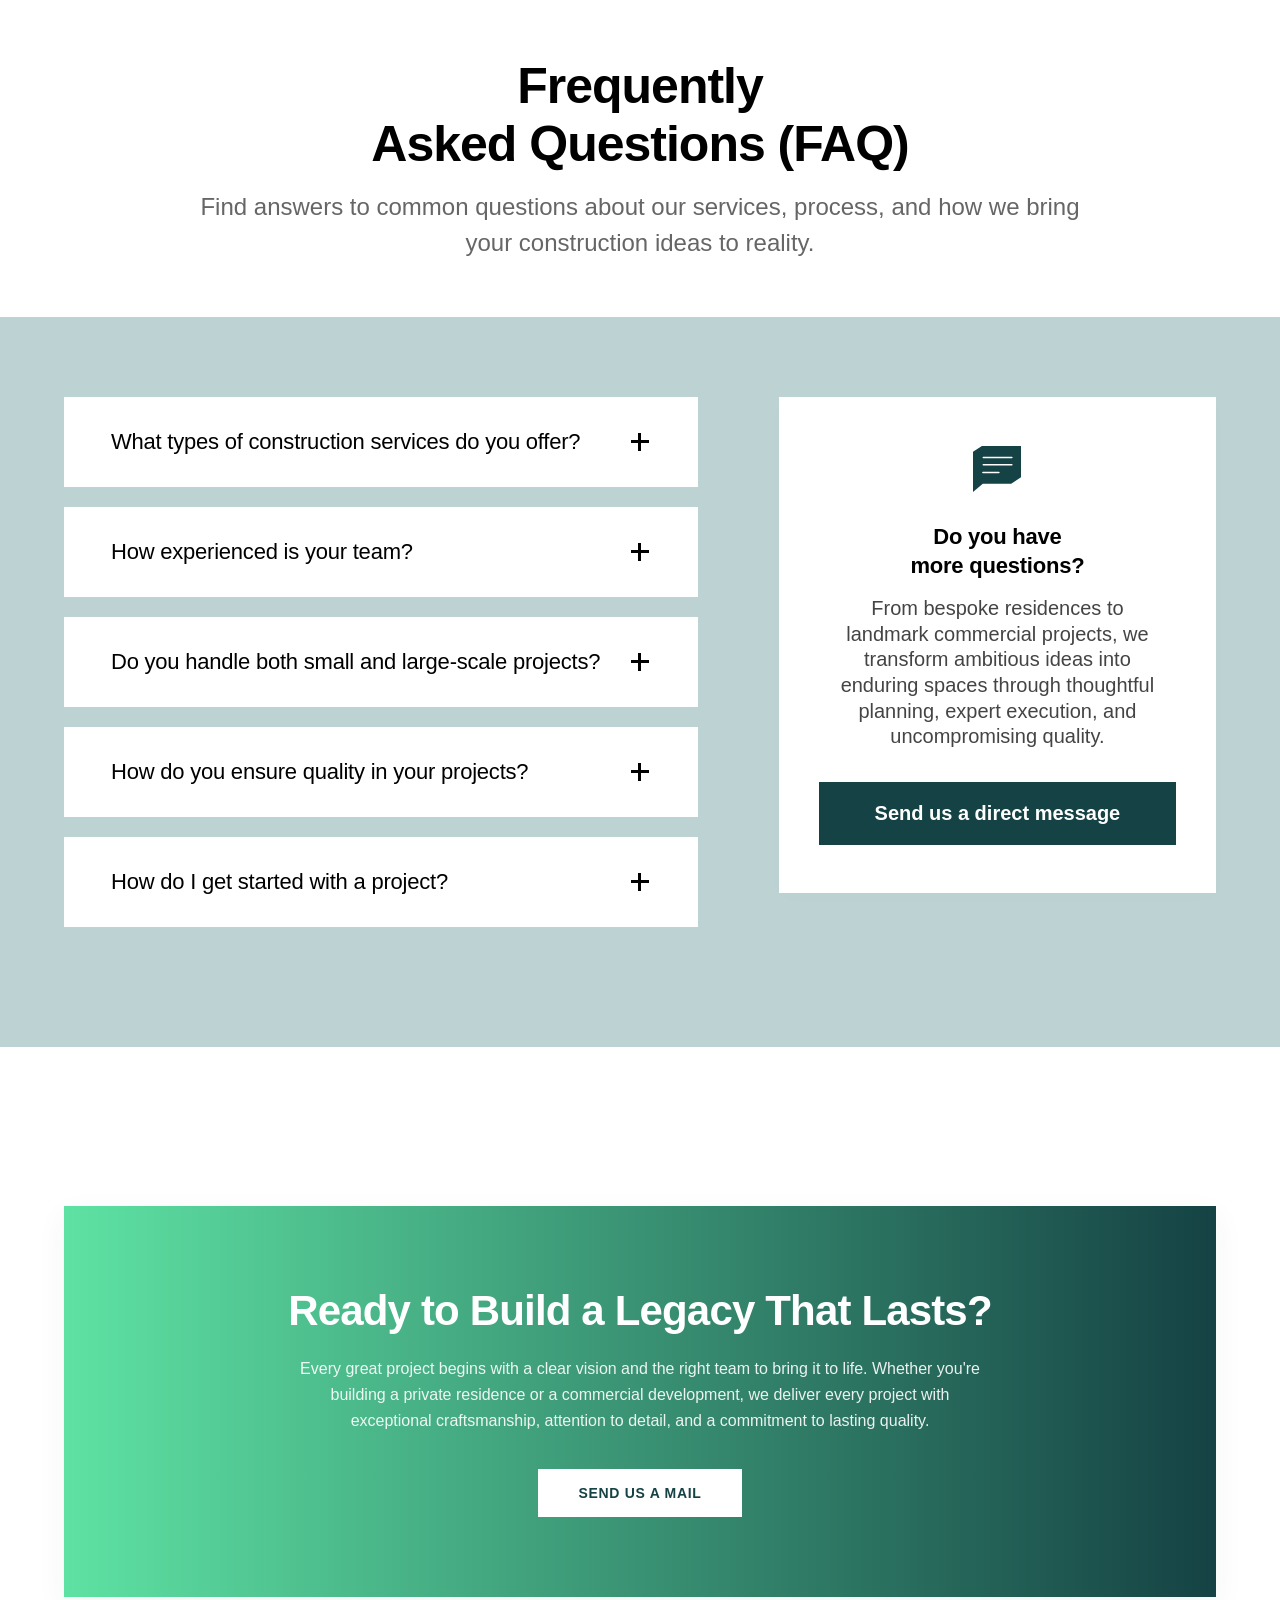
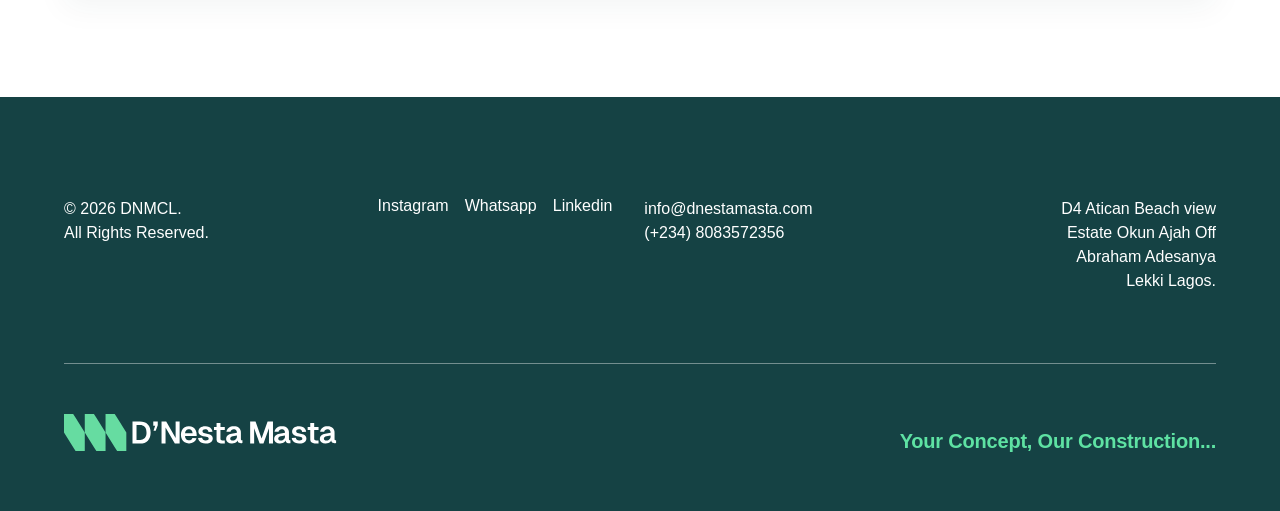
==== commit 5a8b6d8f: "commit changes" ====
--- a/index.html
+++ b/index.html
@@ -541,7 +541,7 @@
         
                 <h3 class="faq-billboard-title">Do you have<br>more questions?</h3>
                  <p class="faq-billboard-text">
-                    Whether you're planning a custom luxury home or a large-scale commercial development, our team is ready to bring your vision to life with precision and integrity. Let's discuss your project goals today.
+                    From bespoke residences to landmark commercial projects, we transform ambitious ideas into enduring spaces through thoughtful planning, expert execution, and uncompromising quality.
                  </p>
                  <a href="https://wa.me/2349063449736" class="btn-faq-billboard-cta">Send us a direct message</a>
                 </div>
@@ -558,7 +558,7 @@
             <div class="cta-content-wrapper">
                 <h2 class="cta-master-title">Ready to Build a Legacy That Lasts?</h2>
                 <p class="cta-description-text">
-                    Whether you’re planning a custom luxury home or a large-scale commercial development, our team is ready to bring your vision to life with precision and integrity. Let’s discuss your project goals today.
+                   Every great project begins with a clear vision and the right team to bring it to life. Whether you're building a private residence or a commercial development, we deliver every project with exceptional craftsmanship, attention to detail, and a commitment to lasting quality.
                 </p>
                 <div class="cta-action-block">
                     <a href="mailto:info@dnestamasta.com" class="btn-banner-mail-cta">SEND US A MAIL</a>
@@ -584,8 +584,9 @@
                 <ul class="footer-inline-links">
                     <!-- <li><a href="https://linkedin.com" target="_blank" rel="noopener">Linkedin</a></li>
                     <li><a href="https://twitter.com" target="_blank" rel="noopener">Twitter</a></li> -->
-                    <li><a href="https://www.instagram.com/dnestamasta?igsh=MWFvYWszMWZ0OTNudQ%3D%3D&utm_source=qr" target="_blank" rel="noopener">Instagram</a></li>
-                    <li><a href="https://wa.me/2349063449736" target="_blank" rel="noopener">Whatsapp</a></li>
+                    <li><a href="https://www.instagram.com/dnestamasta?igsh=MWFvYWszMWZ0OTNudQ%3D%3D&utm_source=qr">Instagram</a></li>
+                    <li><a href="https://wa.me/2349063449736">Whatsapp</a></li>
+                    <li><a href="https://www.linkedin.com/in/d-nesta-masta-construction-company-in-lagos-nigeria-8b9480432?utm_source=share_via&utm_content=profile&utm_medium=member_ios">Linkedin</a></li>
                 </ul>
             </div>
             
--- a/css/styles.css
+++ b/css/styles.css
@@ -150,7 +150,7 @@
 .site-header {
     background-color: var(--clr-teal-bg);
     width: 100%;
-    height: 82px; /* Fixed premium desktop rhythm height */
+    height:90px; 
     display: flex;
     align-items: center;
     position: fixed;
@@ -524,7 +524,7 @@
 /* Scalable Typography */
 .metric-num-display {
     color: var(--clr-teal-bg);
-    font-size: clamp(32px, 3.2vw, 56px); /* Shrinks gracefully as screen narrows */
+    font-size: clamp(32px, 3.2vw, 56px); /* Shrinks gracefully as screen narrow */
     font-weight: 900;
     letter-spacing: -0.02em;
     line-height: 1;
@@ -1411,7 +1411,7 @@
 
 /* High Contrast CTA Interface Trigger Button */
 .btn-faq-billboard-cta {
-    background-color: #154244;
+    background-color: var(--clr-teal-bg);
     color: #FFFFFF;
     text-decoration: none;
     font-size: 20px;
@@ -1424,7 +1424,7 @@
 }
 
 .btn-faq-billboard-cta:hover {
-    background-color: #0F2D2D;
+    background-color: var(--clr-mint-accent);
 }
 
 /* ==========================================================================
@@ -3161,7 +3161,7 @@
         padding: 30px 30px !important; /* Mobile-optimized card padding */
         
         /* Keep your exact desktop aspect-ratio and clip-path */
-        aspect-ratio: 1 / 1 !important; 
+        aspect-ratio: auto !important; 
         clip-path: polygon(60px 0%, 100% 0%, 100% calc(100% - 40px), calc(100% - 60px) 100%, 0% 100%, 0% 40px) !important;
         
         /* Clear desktop hover transforms */
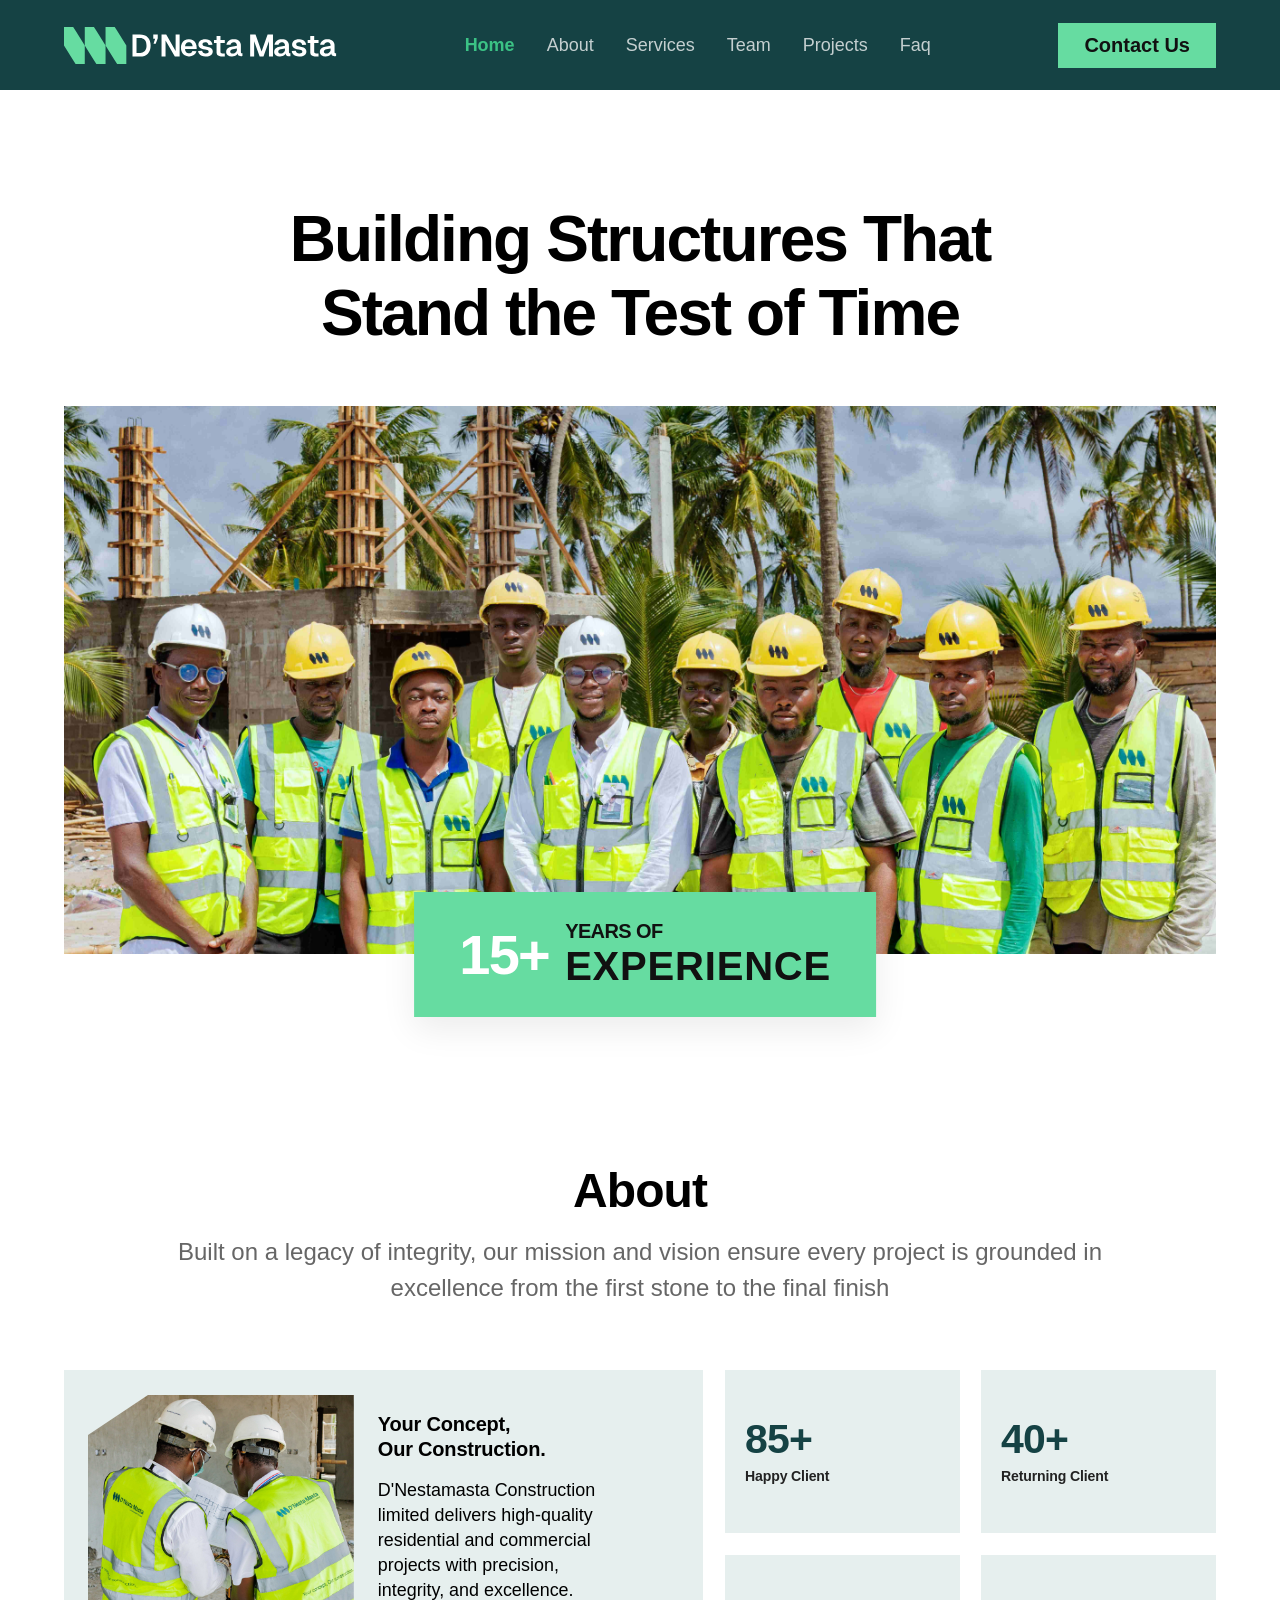
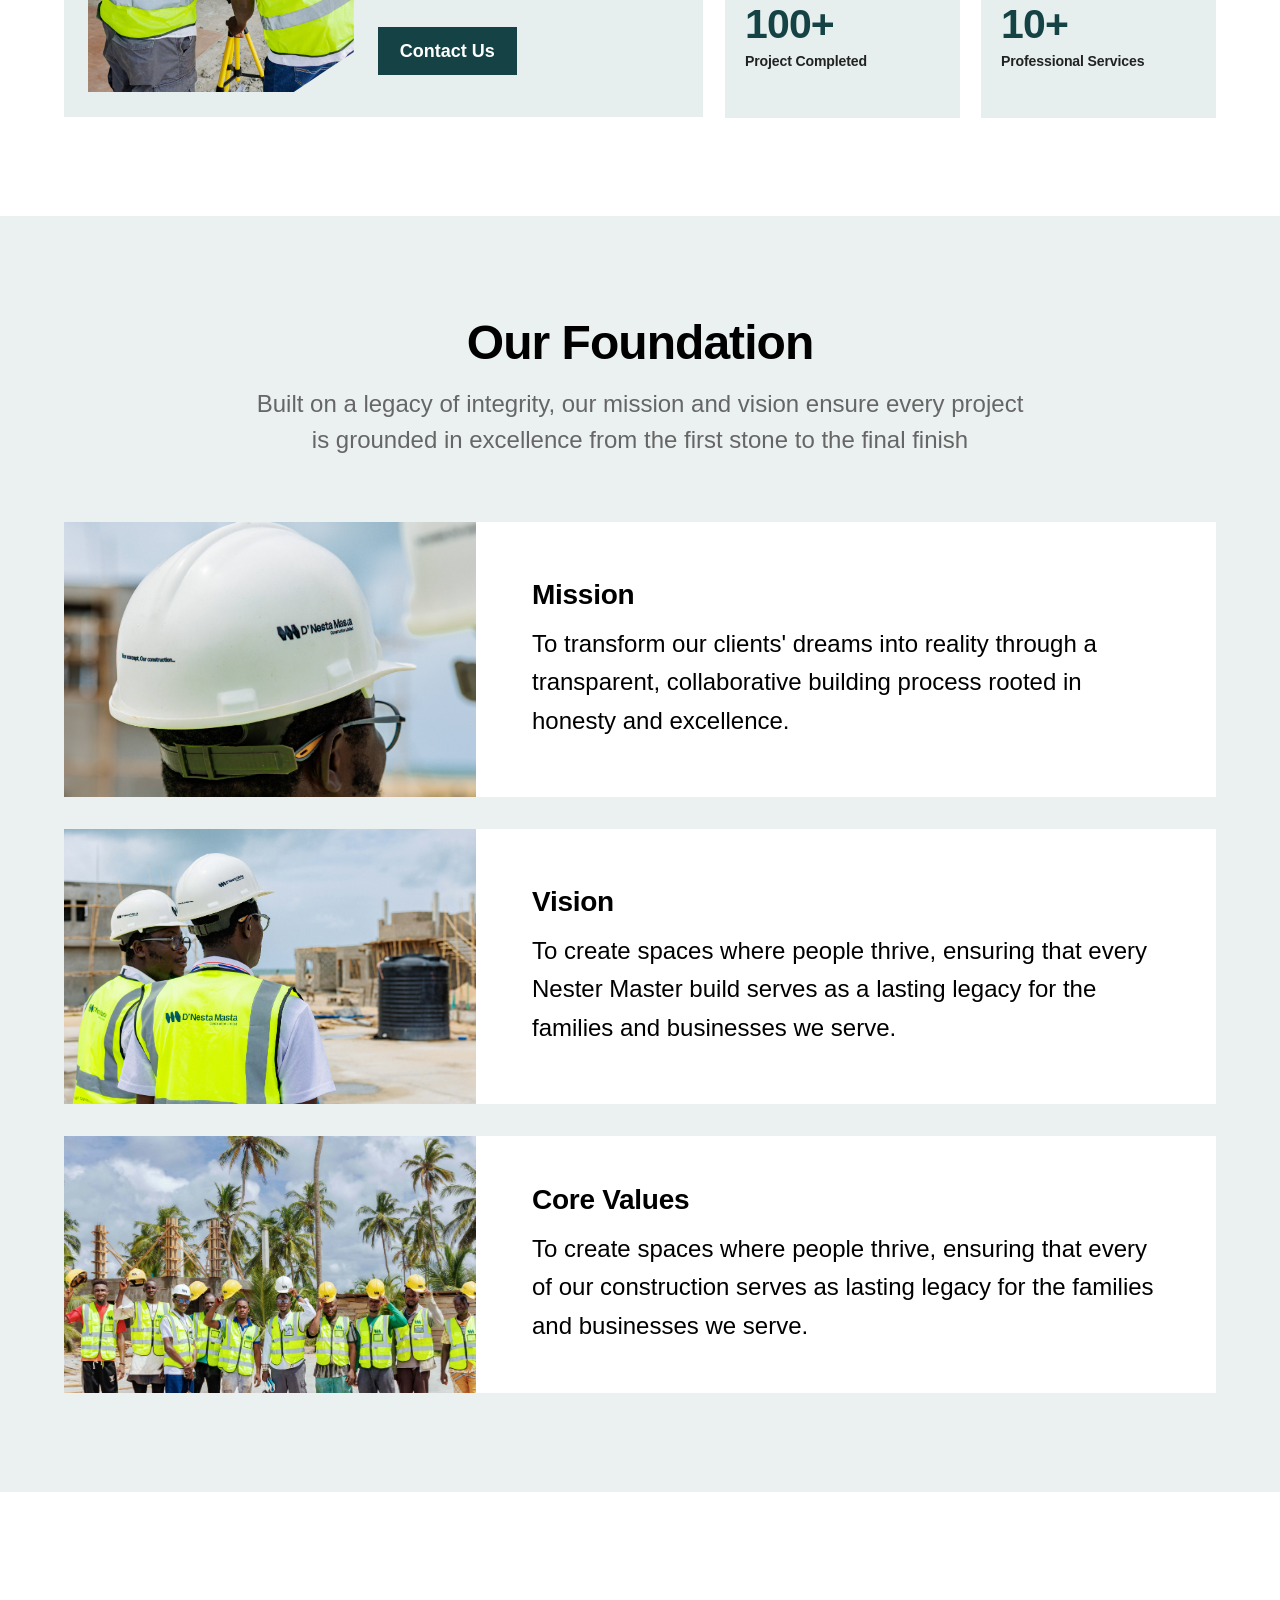
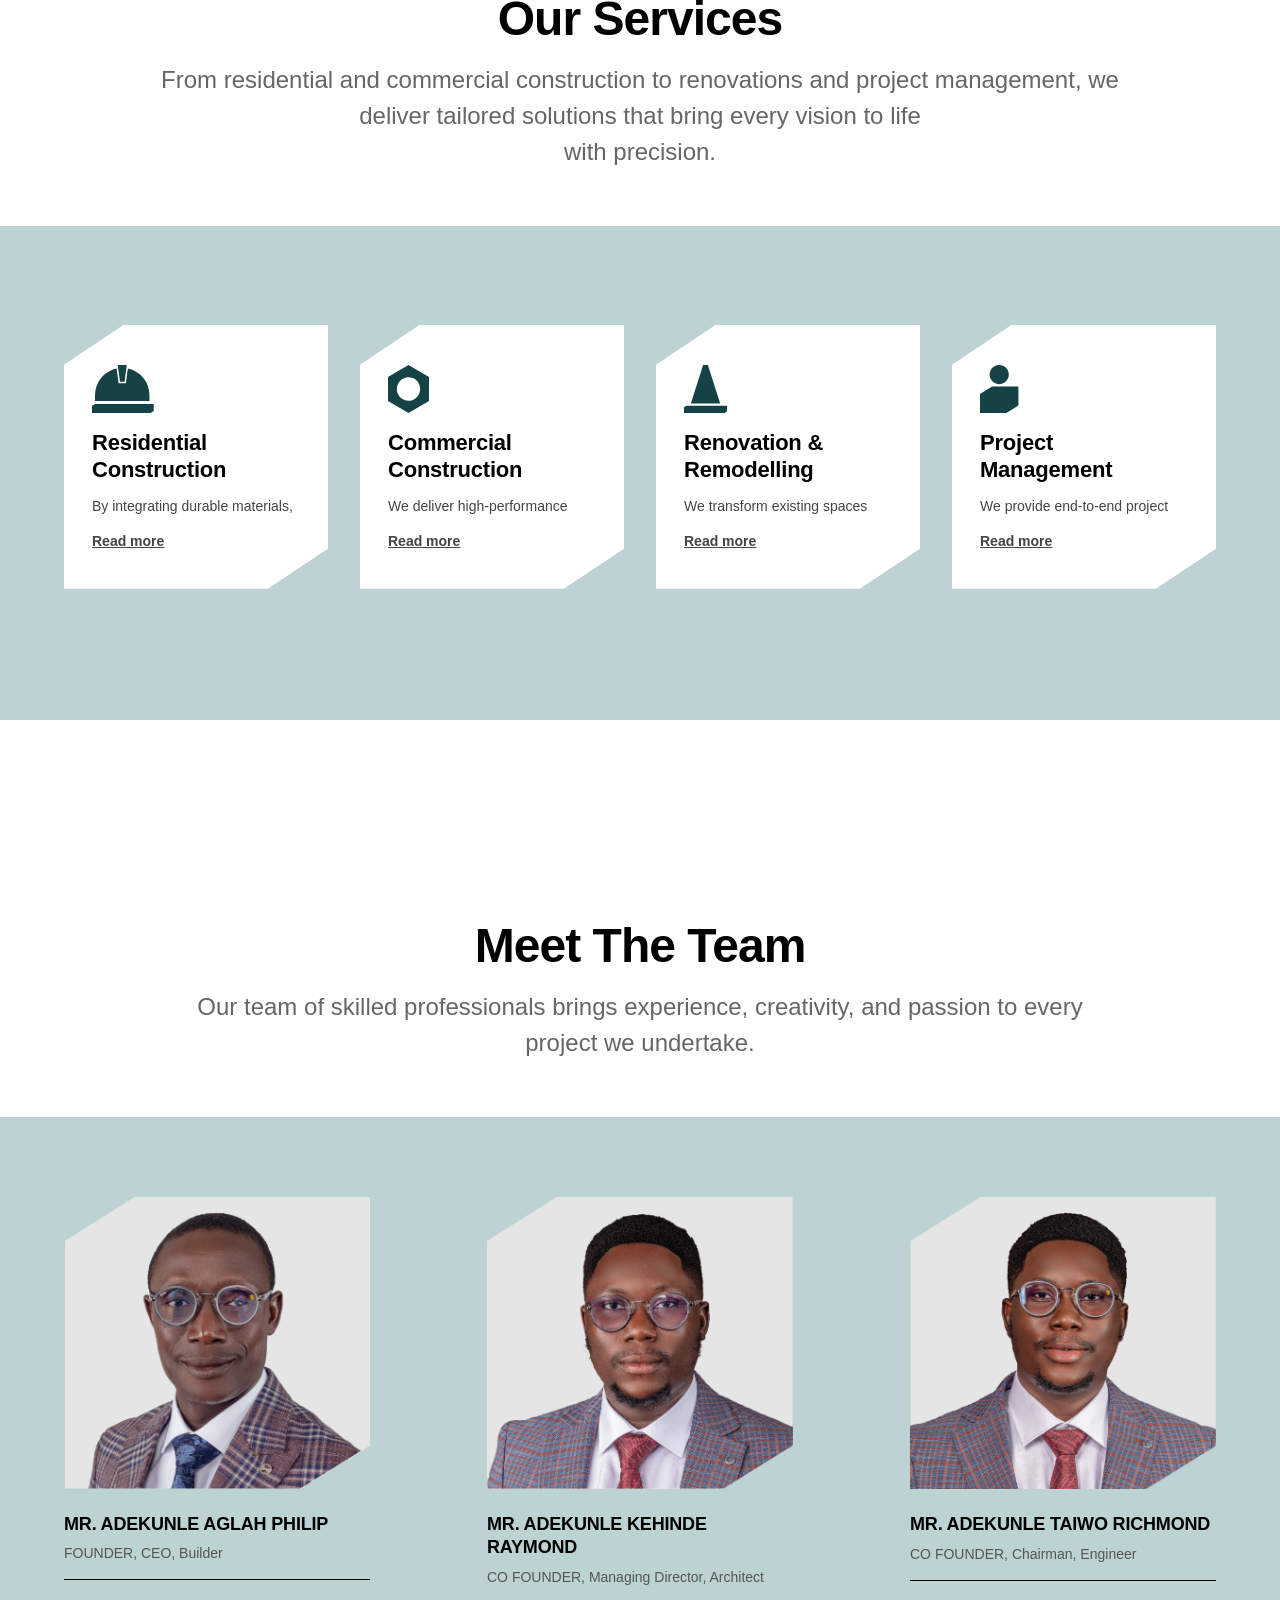
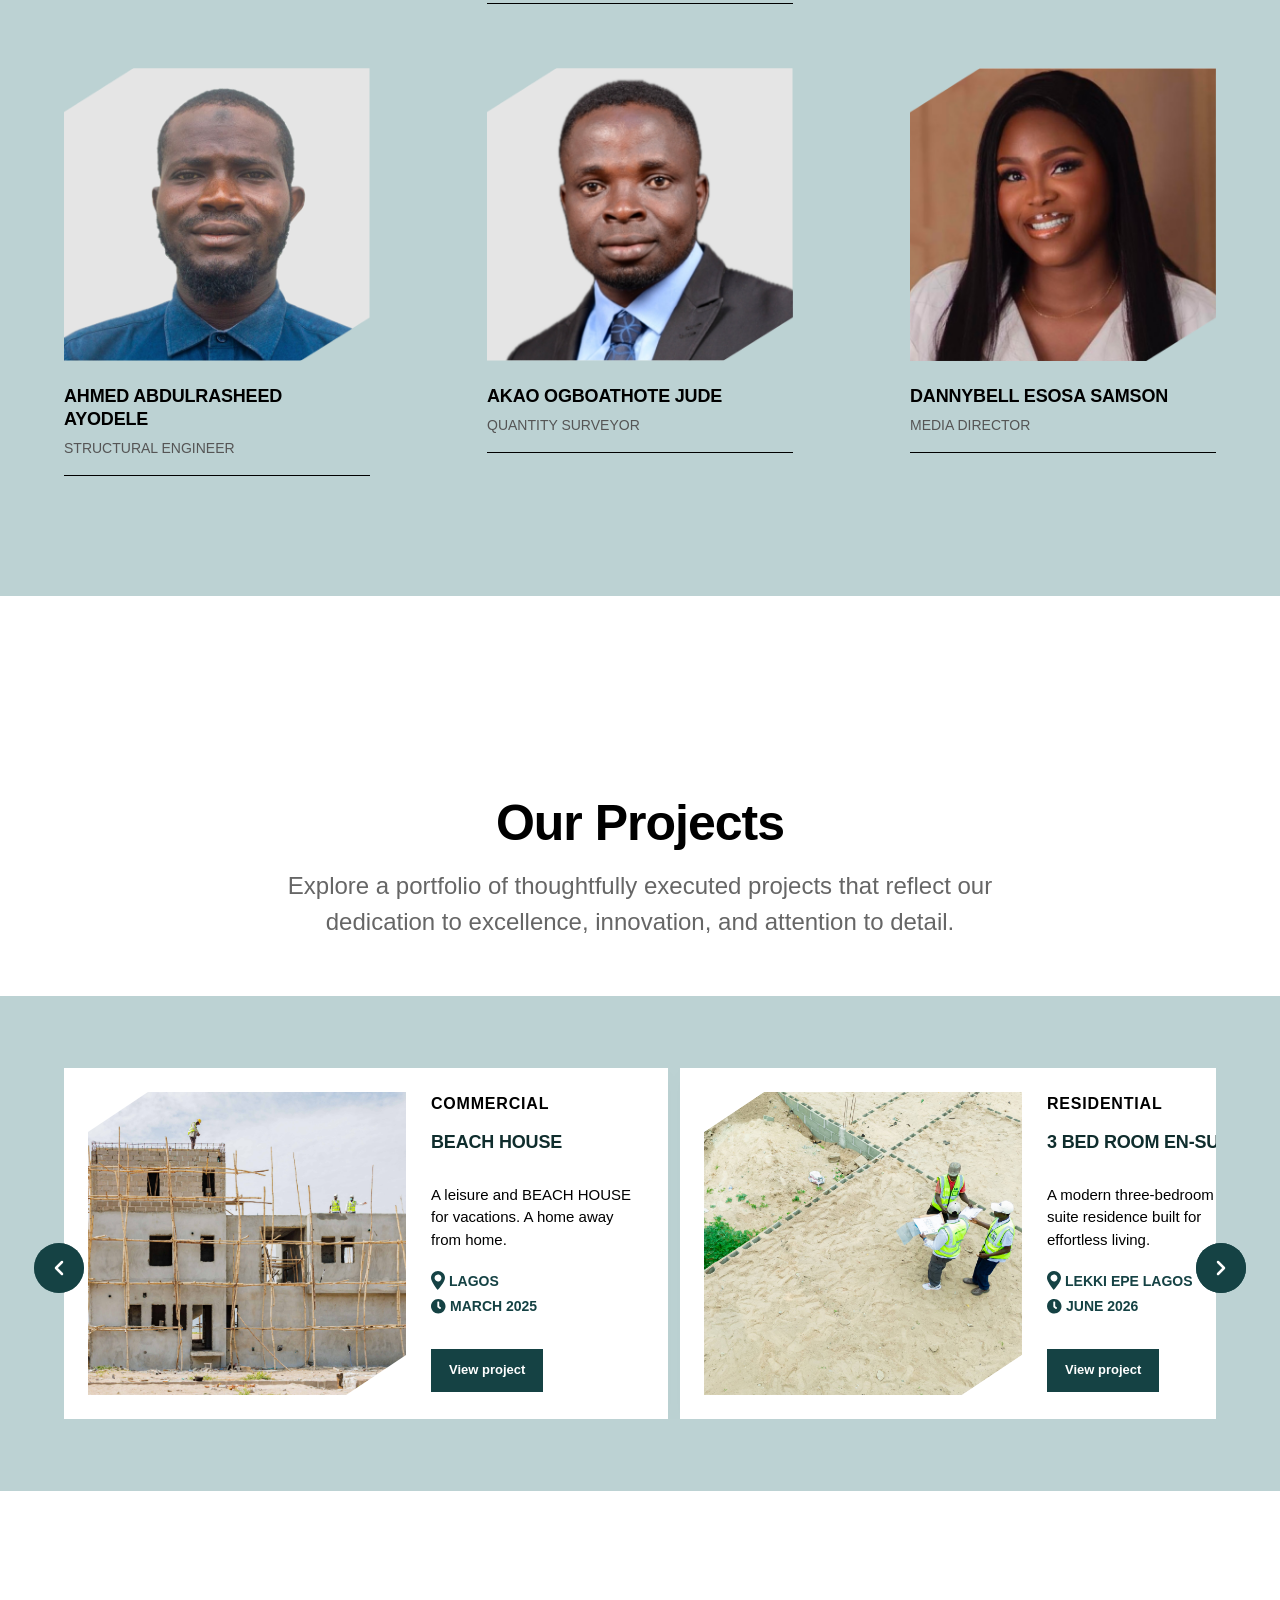
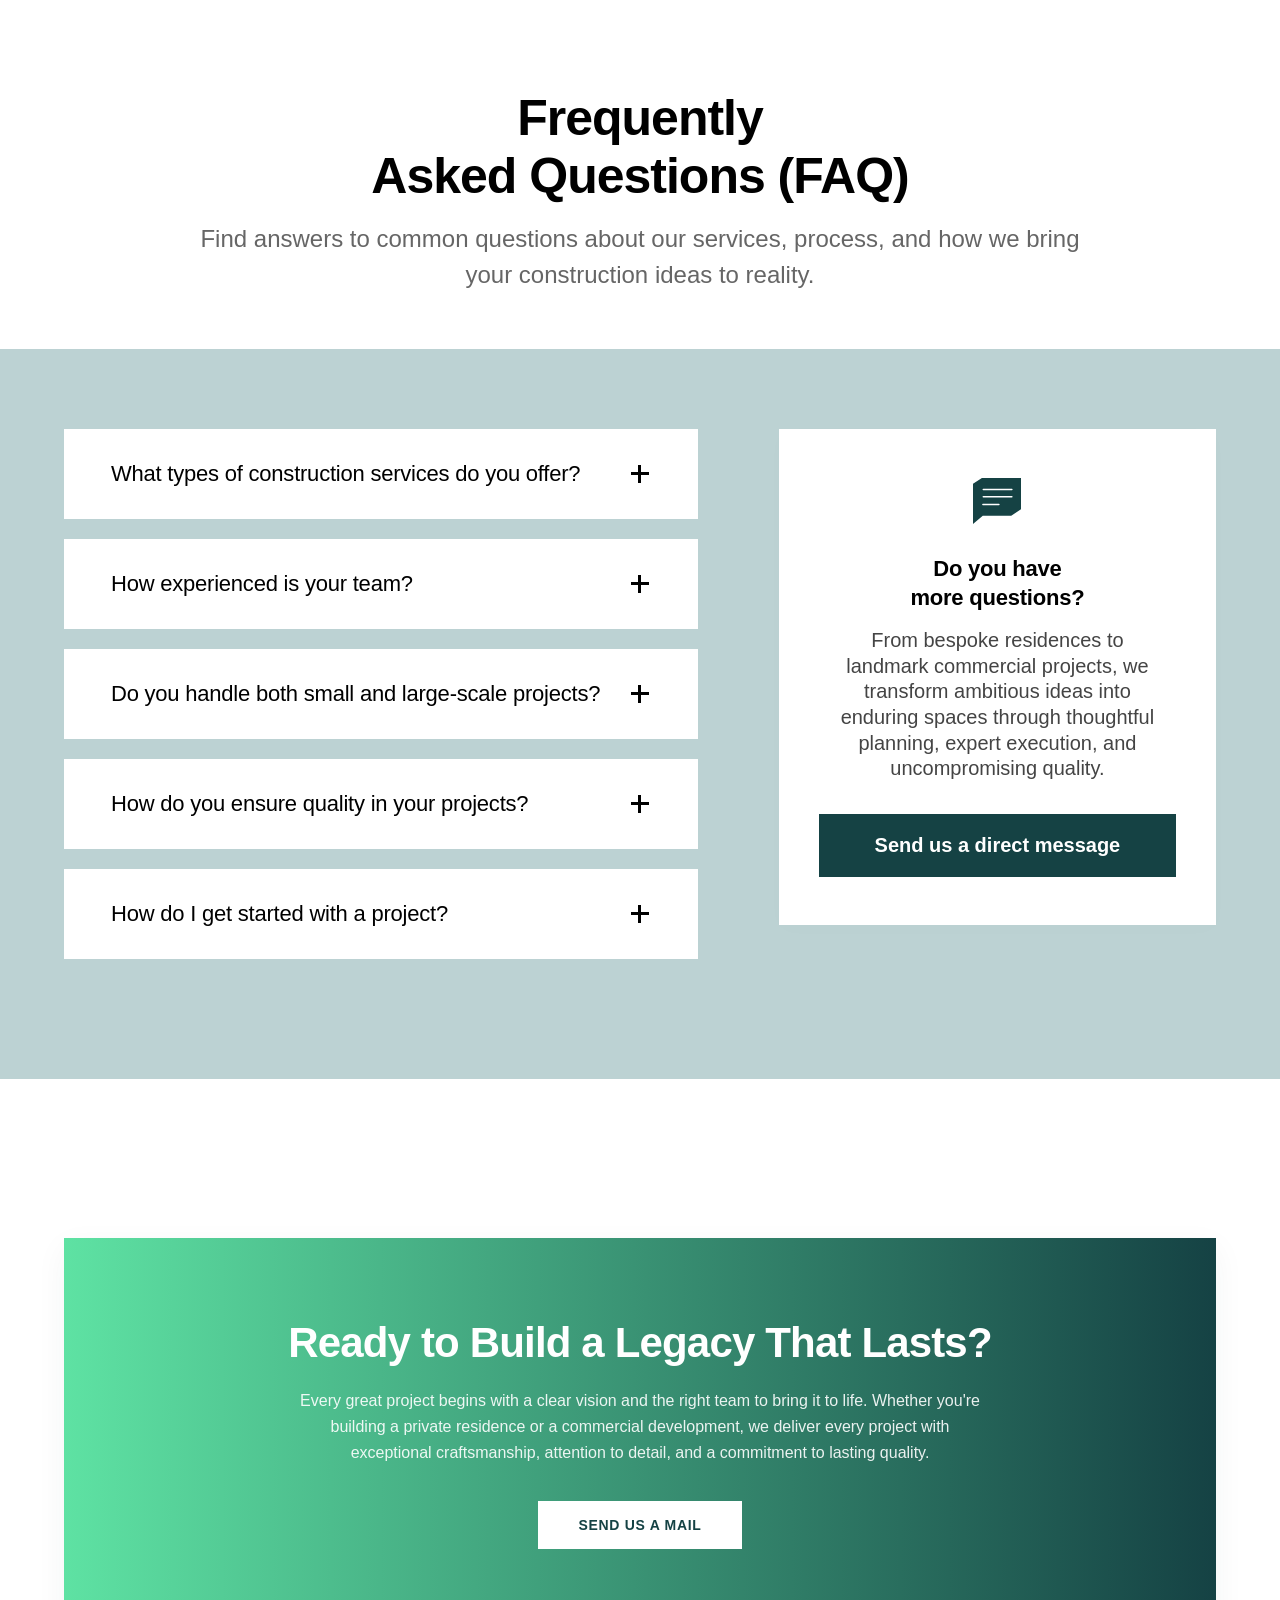
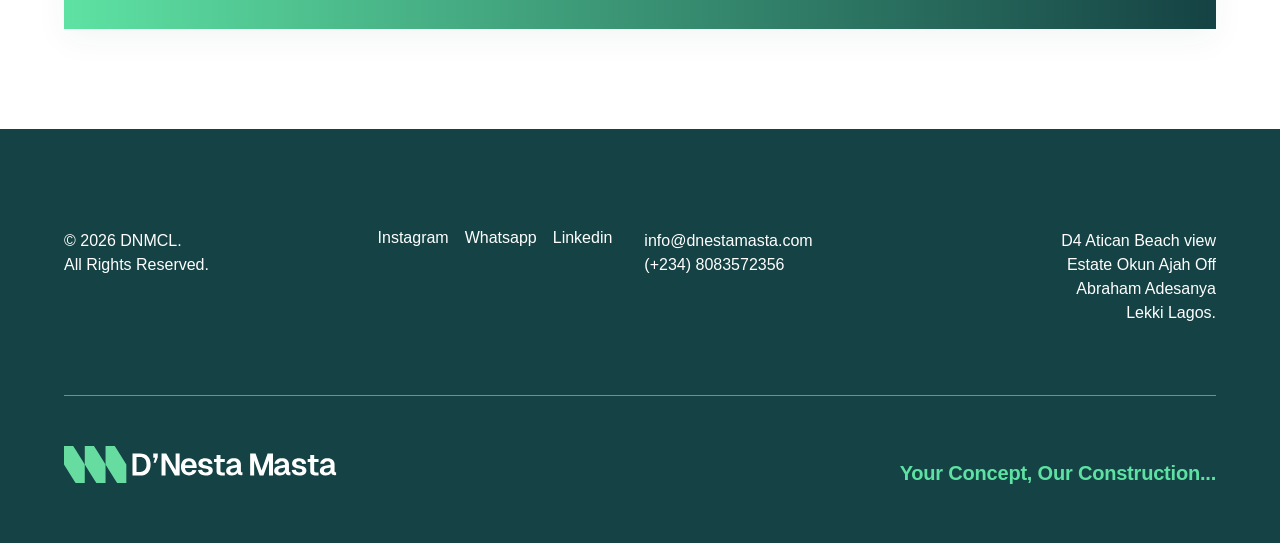
==== commit f5fe5fe0: "commmit" ====
--- a/index.html
+++ b/index.html
@@ -258,6 +258,8 @@
                         <button class="btn-service-toggle">Read more</button>
                     </div>
                 </article>
+
+                <div class="scroll-spacer" aria-hidden="true"></div>
             </div>
 
             <div class="services-scroll-indicator">
--- a/css/styles.css
+++ b/css/styles.css
@@ -3127,7 +3127,7 @@
         scroll-snap-type: x mandatory !important;
         
         padding-left: 22px !important;
-        padding-right: 0 !important;
+        padding-right: 0px !important;
         scroll-padding-left: 22px !important;
         
         gap: 16px !important;
@@ -3169,6 +3169,15 @@
         margin: 0 !important;
     }
 
+    .services-desktop-grid .scroll-spacer {
+        flex: 0 0 22px !important;
+        width: 22px !important;
+        min-width: 22px !important;
+        height: 1px !important;
+        visibility: hidden !important;
+        pointer-events: none !important;
+    }
+
     /* When expanded by your JS, break the aspect-ratio exactly like on desktop */
     .service-custom-card.is-expanded-card {
         aspect-ratio: auto !important; /* Forces the card height to transition smoothly with the text wrapper */
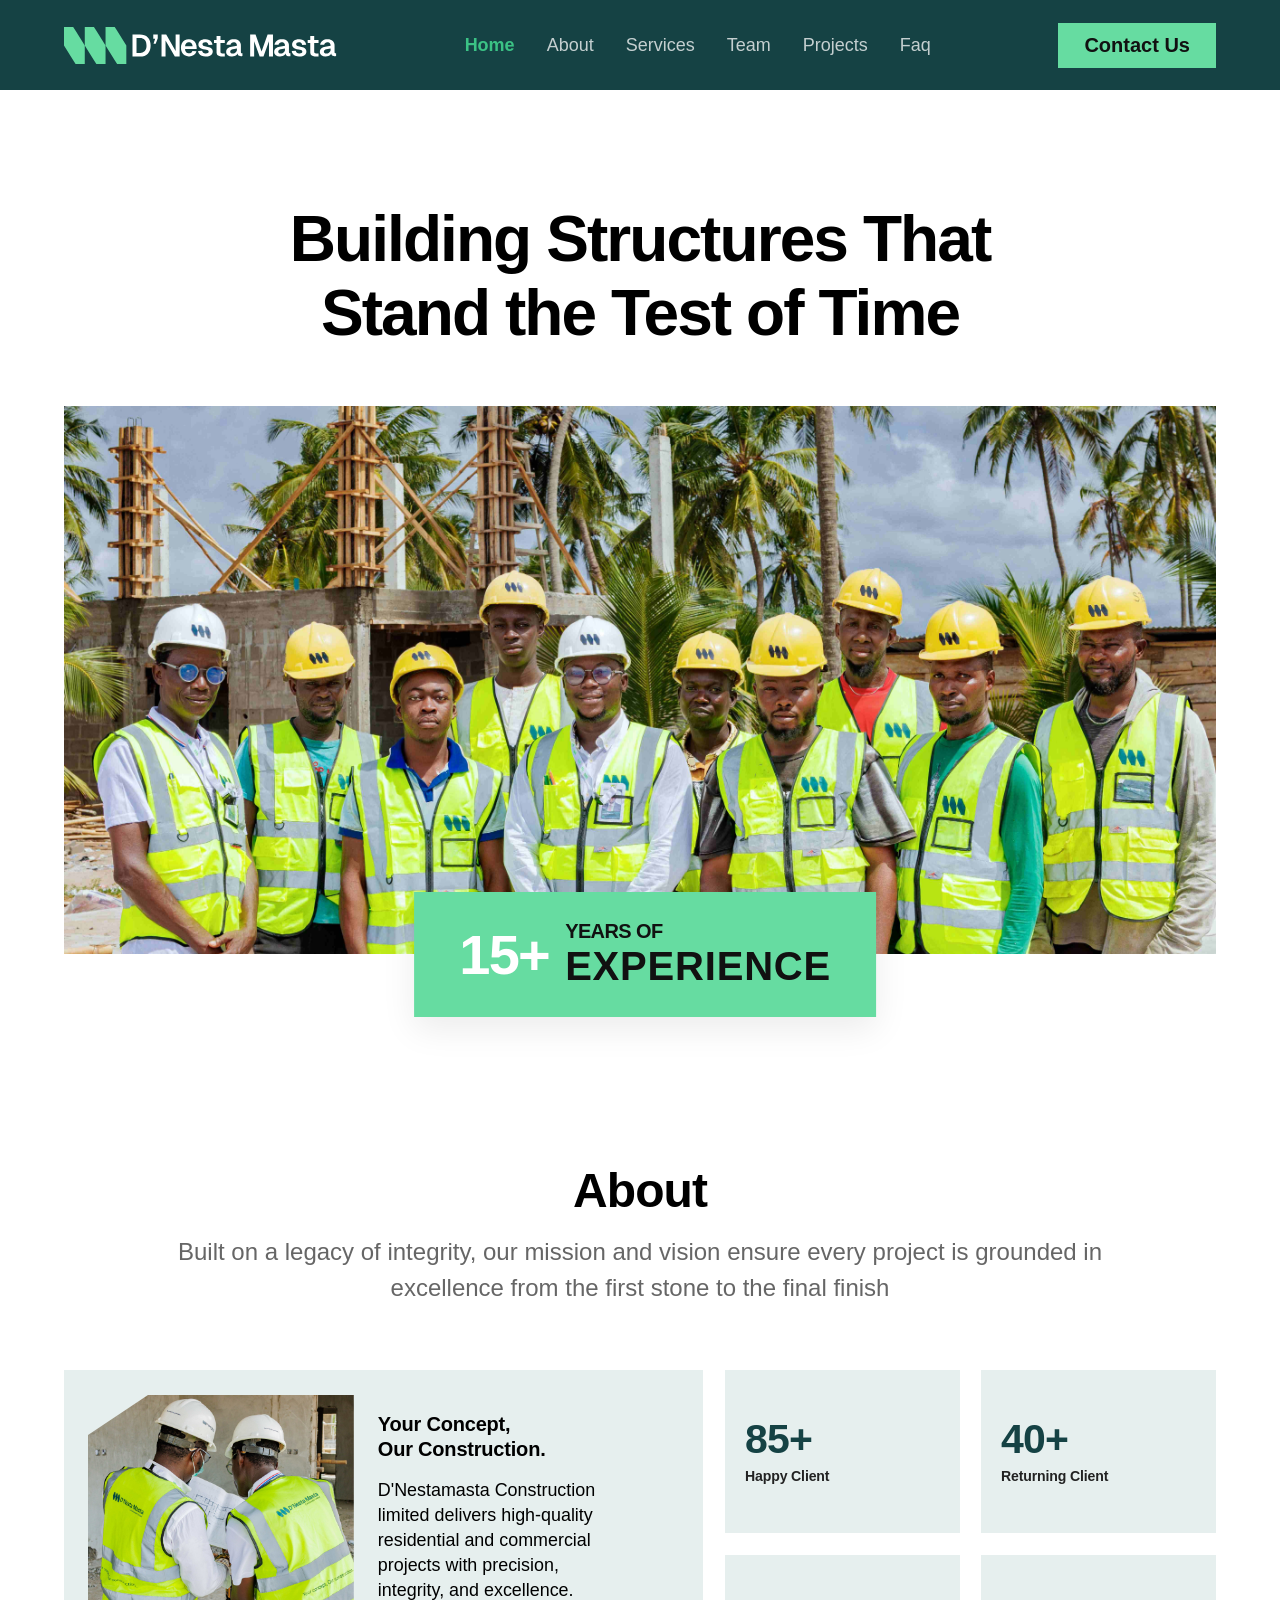
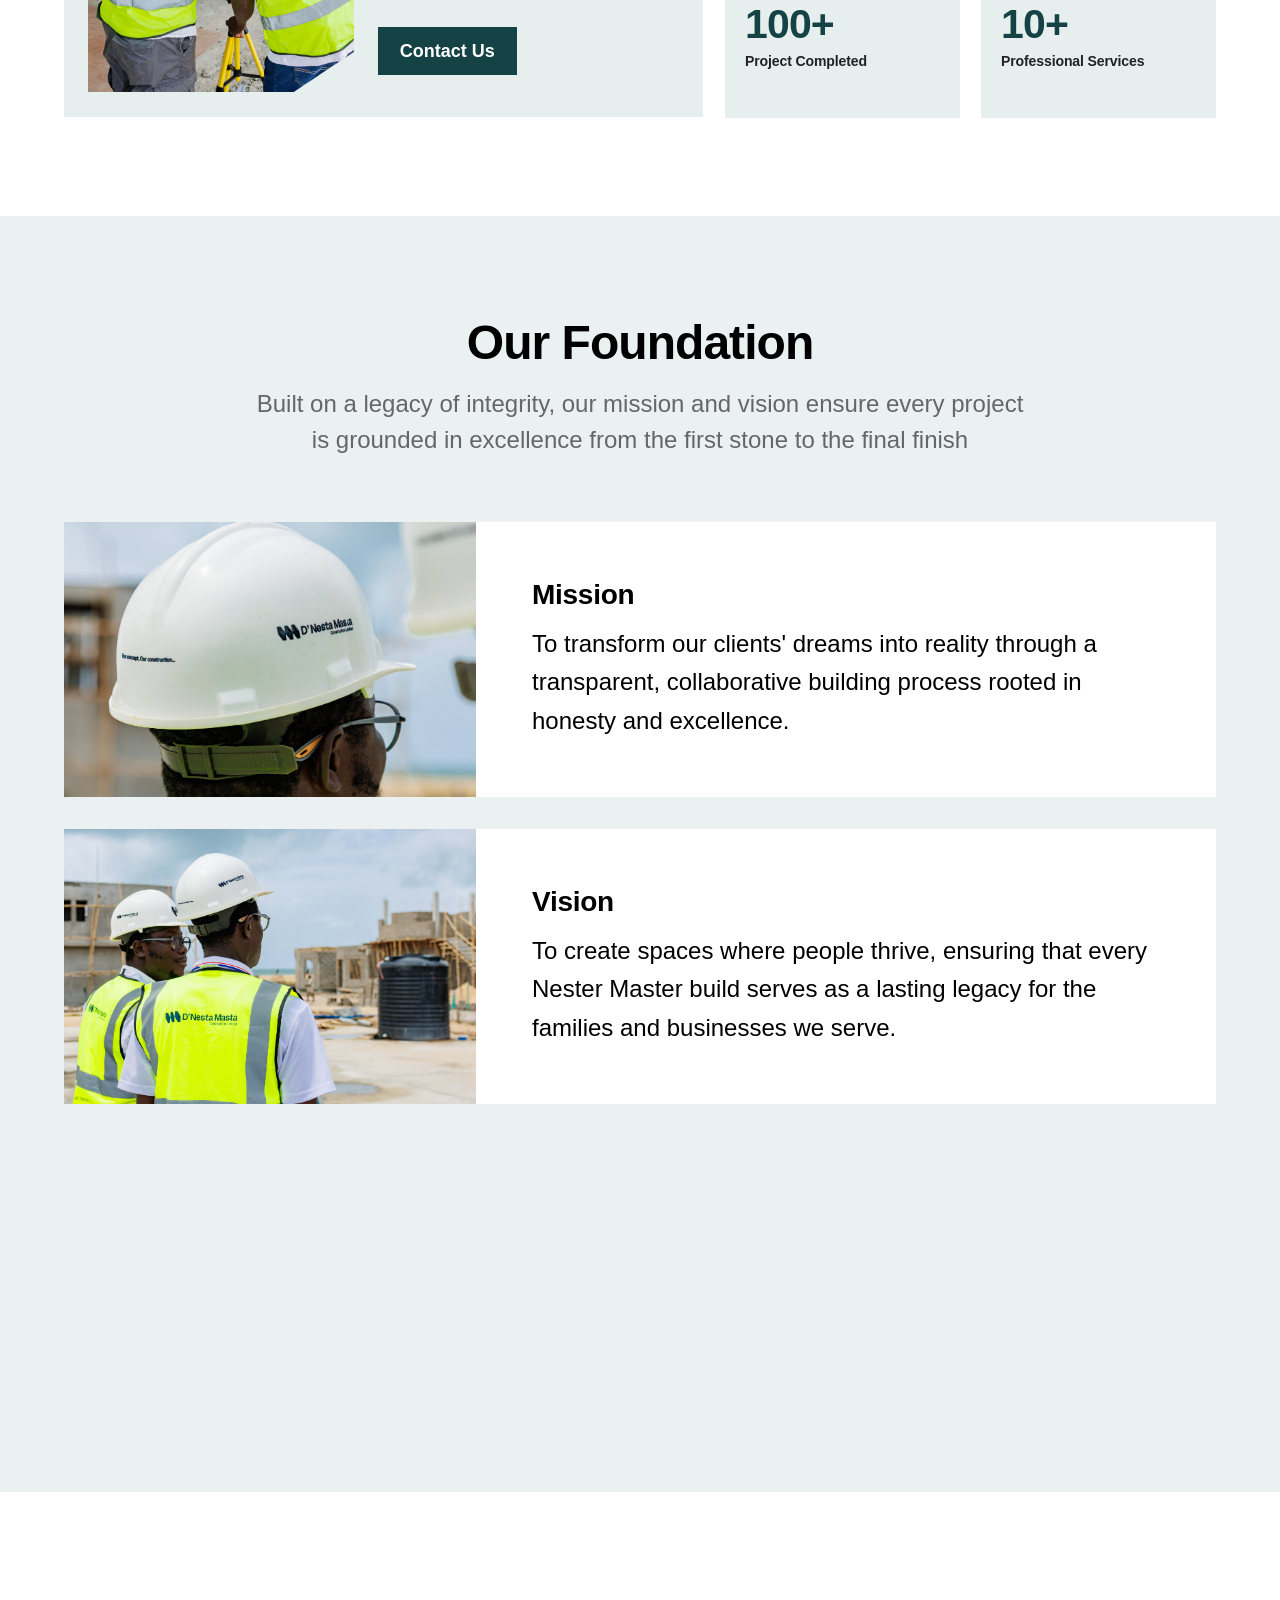
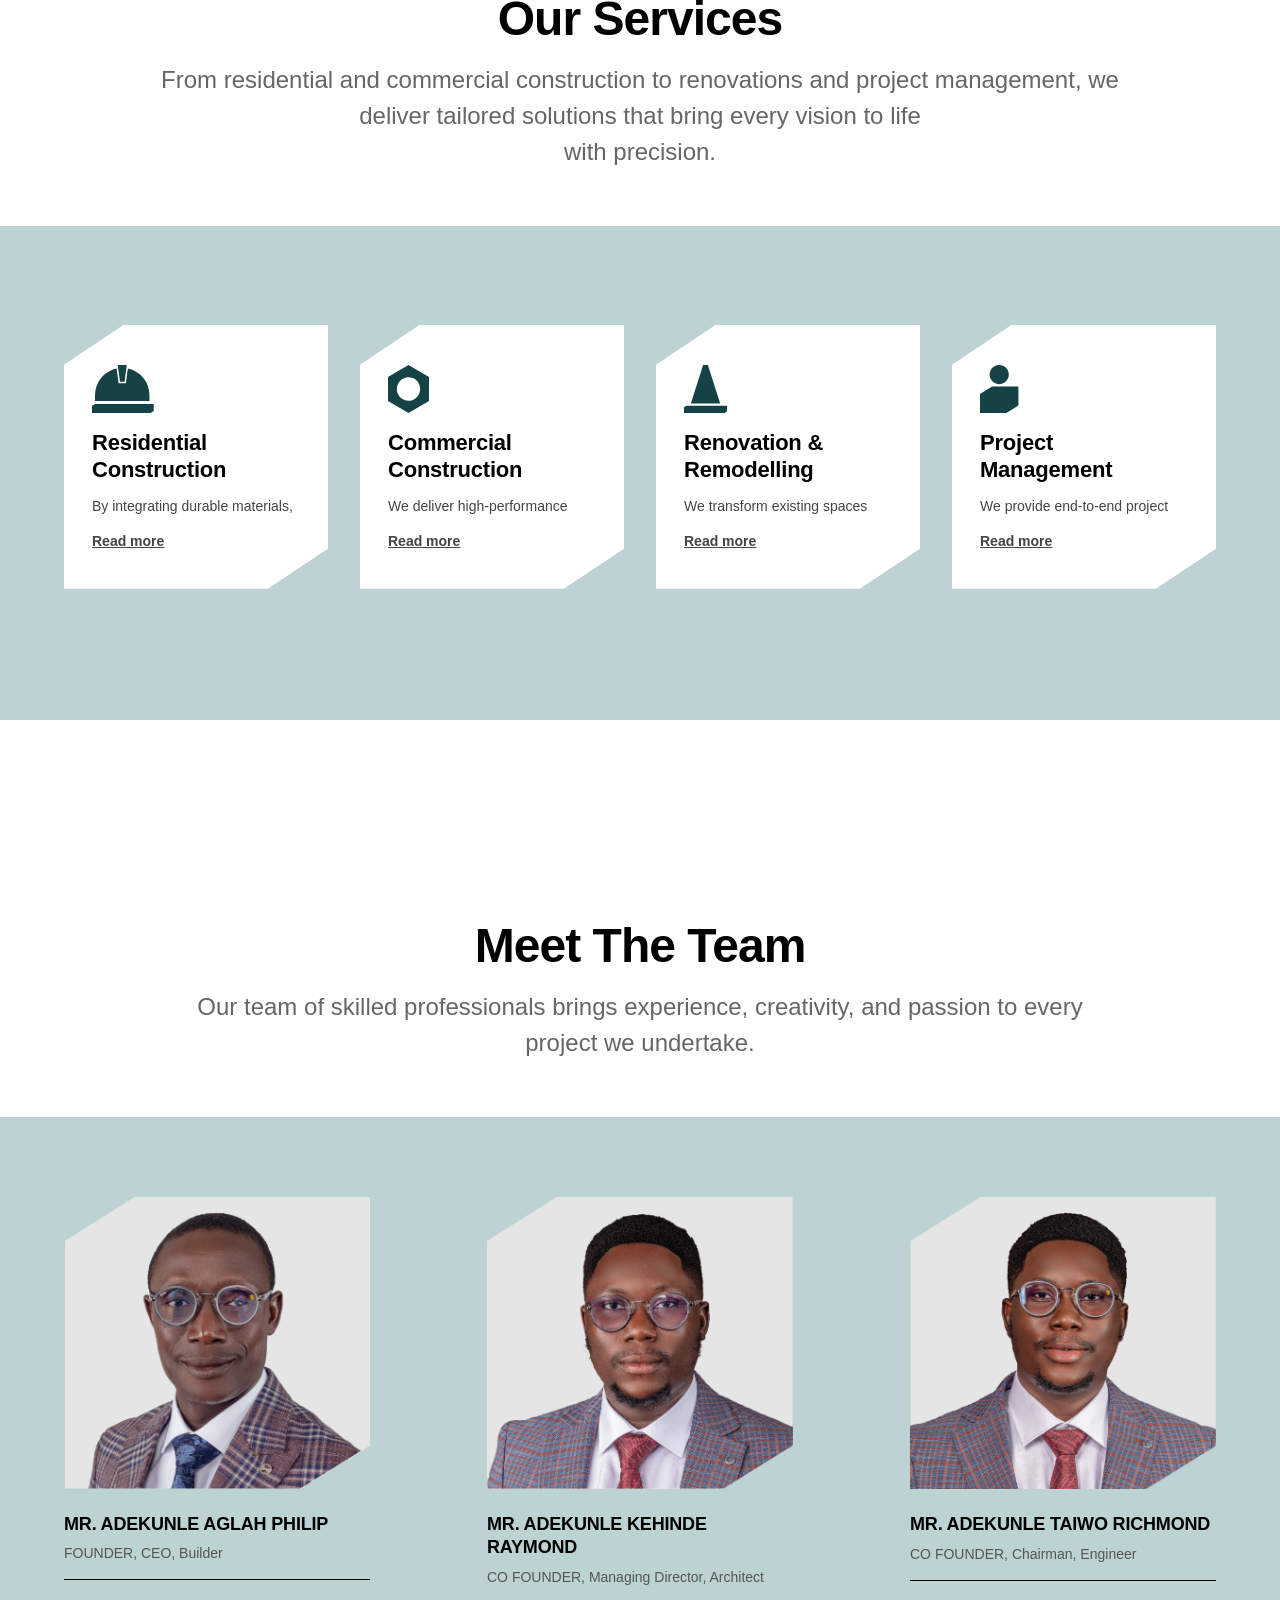
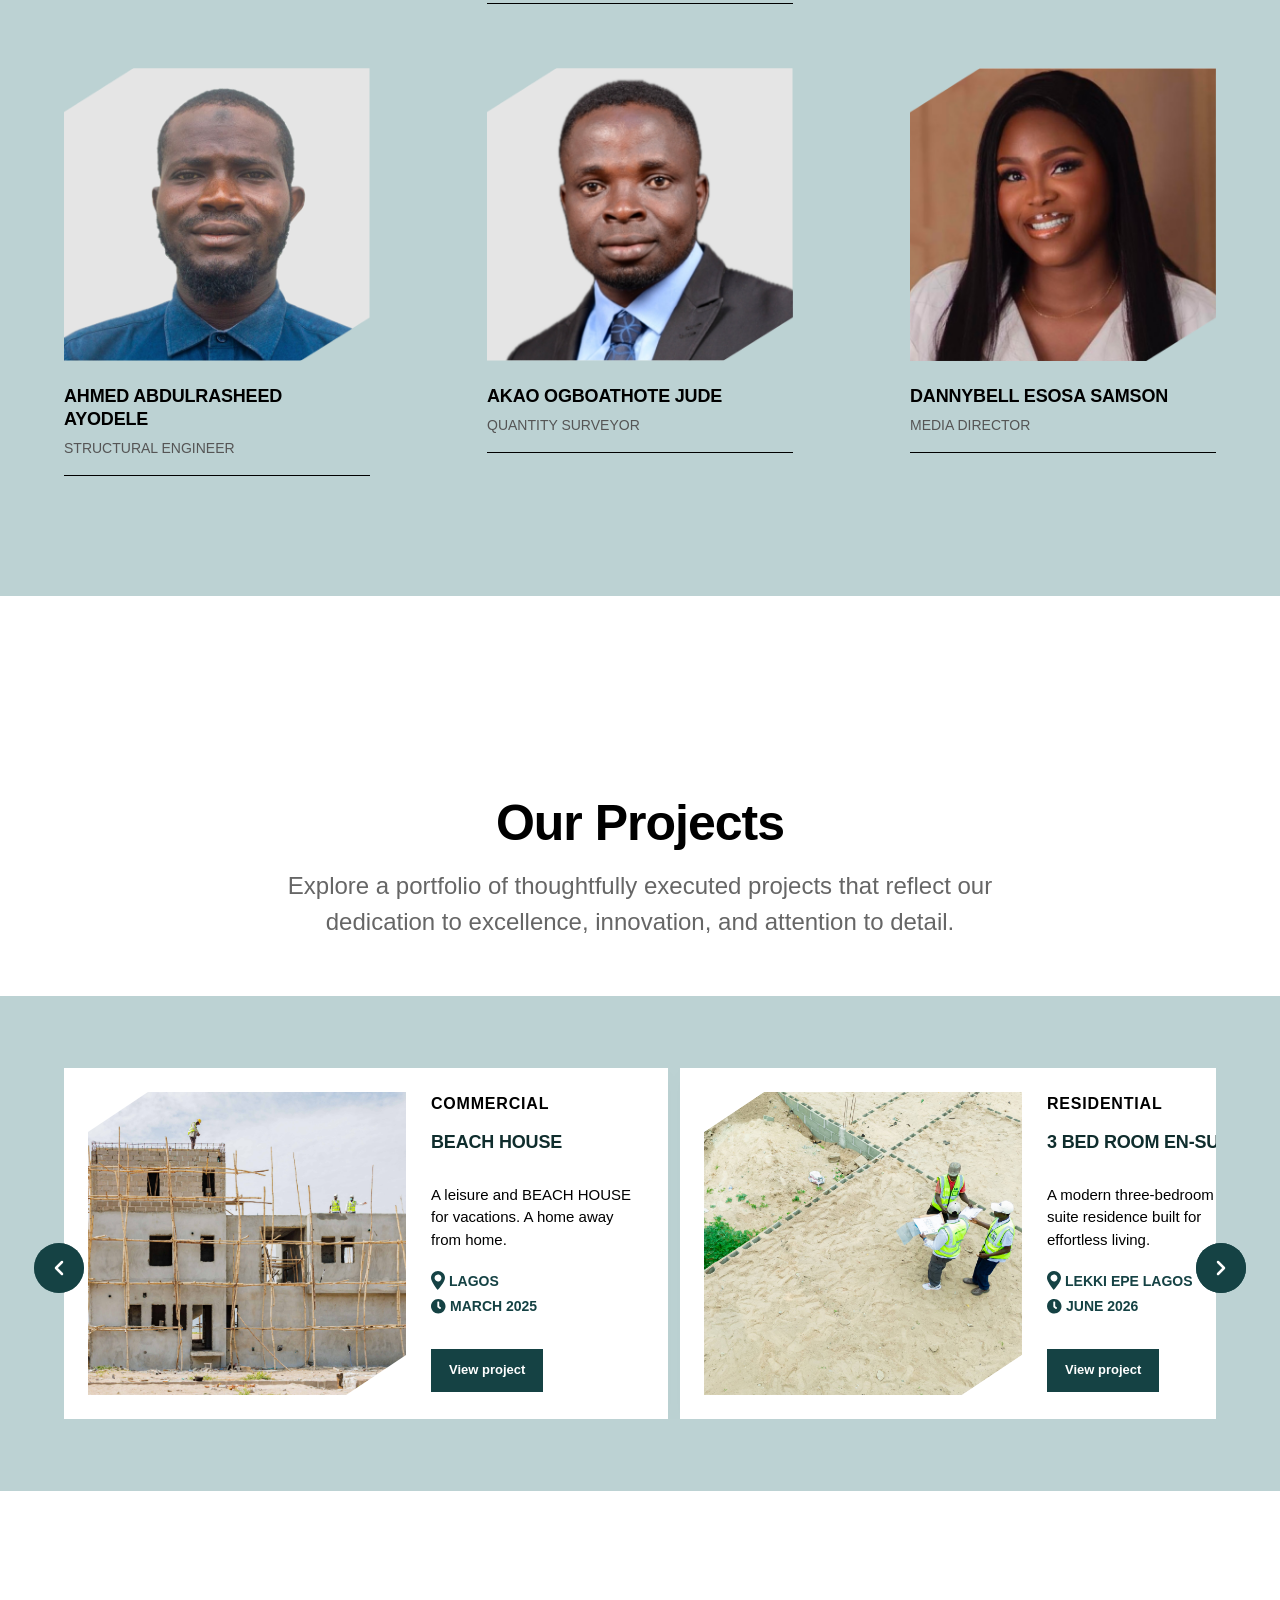
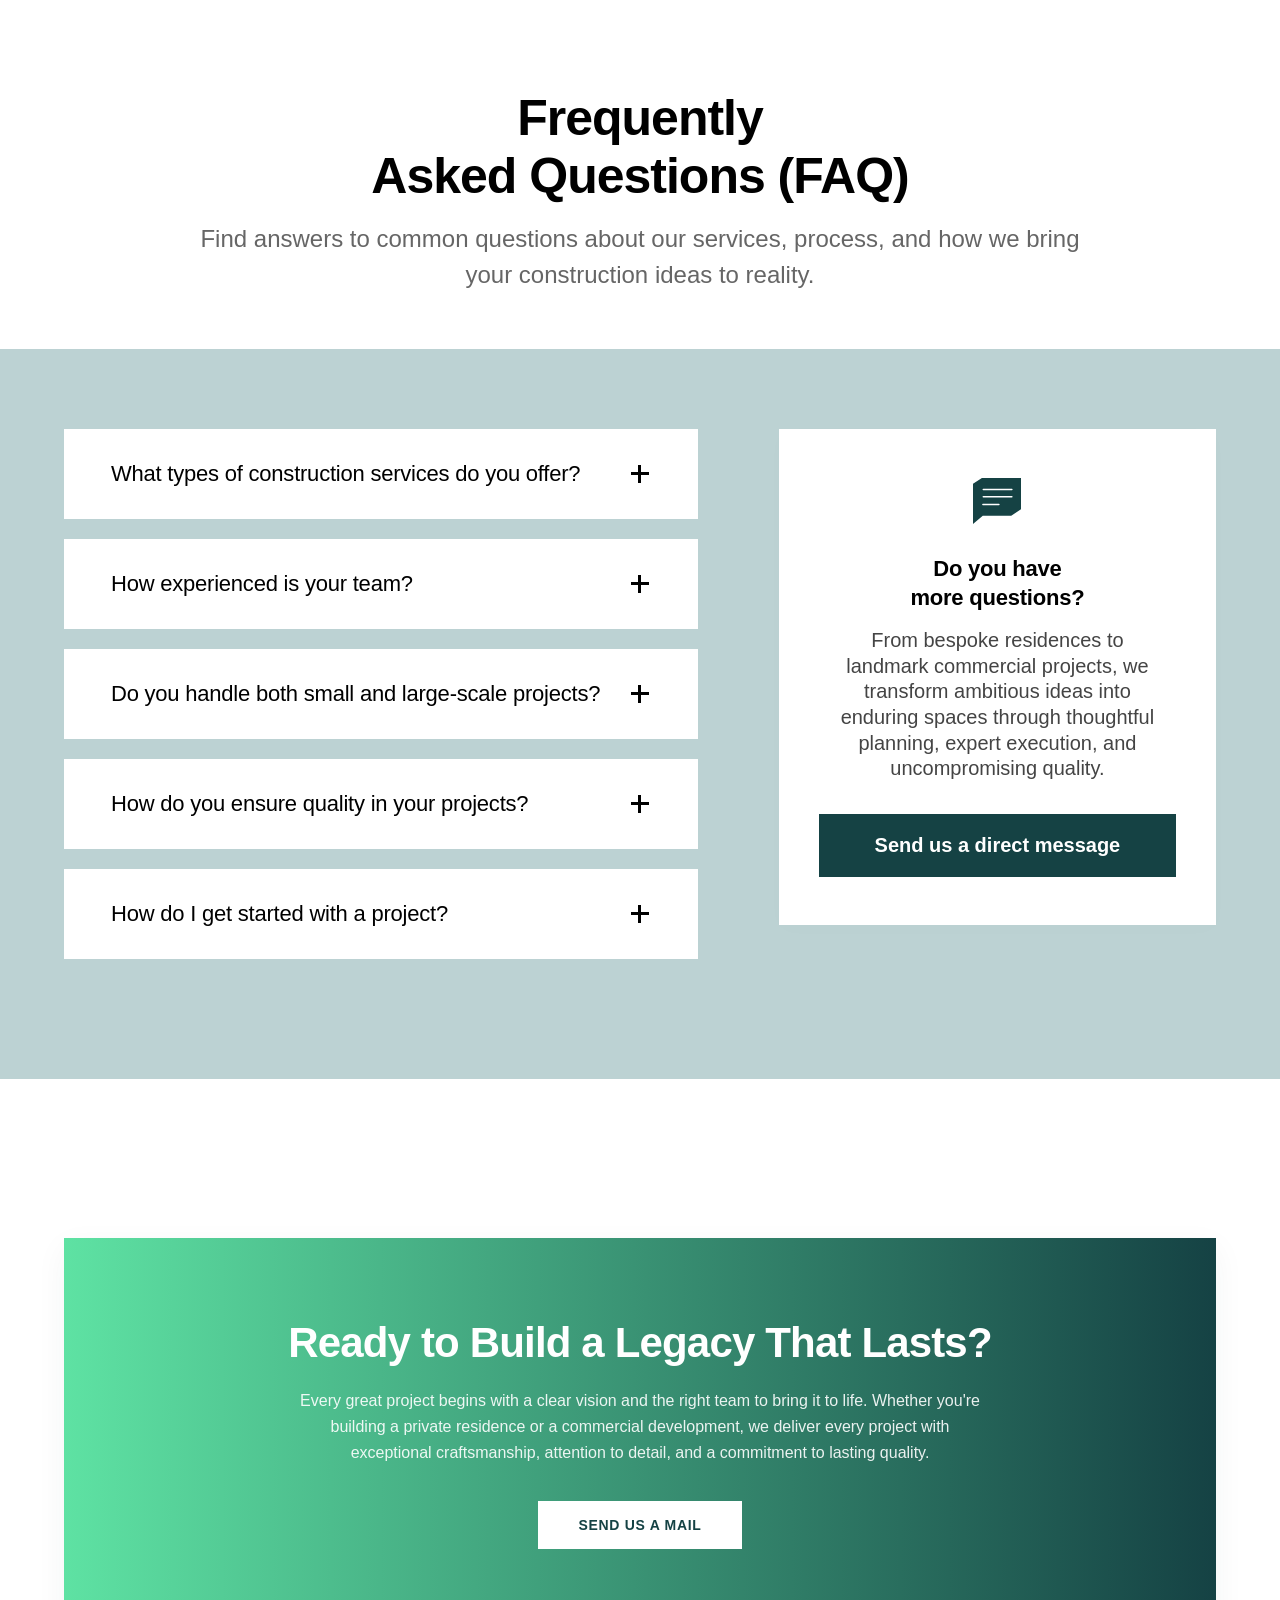
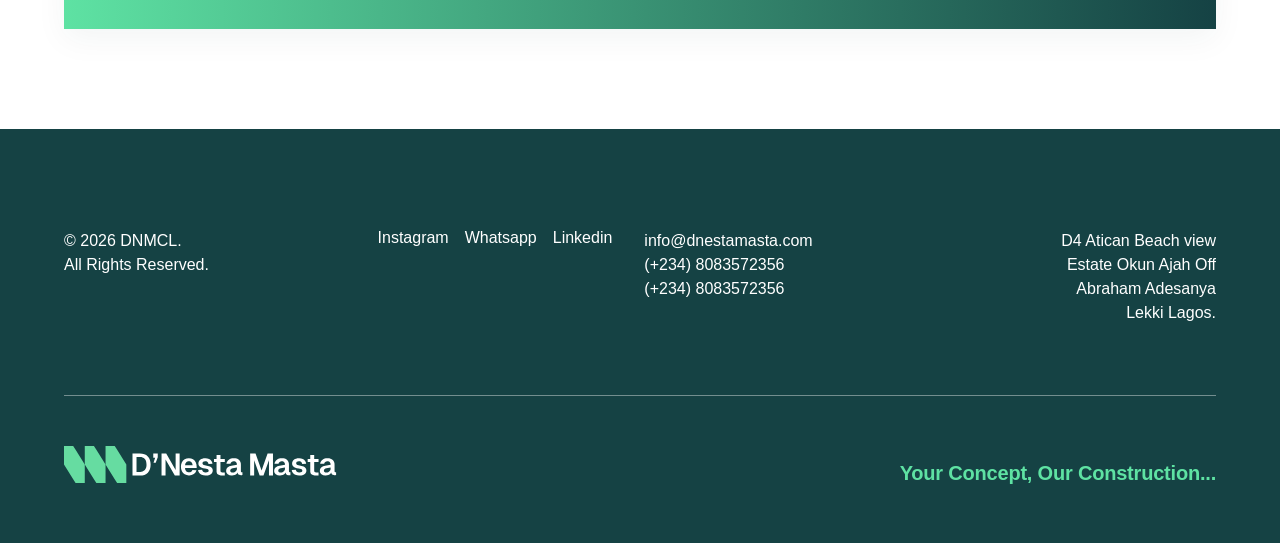
==== commit 12baa2a0: "commit changes" ====
--- a/index.html
+++ b/index.html
@@ -596,7 +596,8 @@
             <div class="footer-grid-col col-contact">
                 <p>
                     <a href="mailto:info@dnestamasta.com" class="footer-interactive-link">info@dnestamasta.com</a><br>
-                    <a href="tel:+2348083572356" class="footer-interactive-link">(+234) 8083572356</a>
+                    <a href="tel:+2348083572356" class="footer-interactive-link">(+234) 8083572356</a><br>
+                    <a href="tel:+2349063449736" class="footer-interactive-link">(+234) 8083572356</a>
                 </p>
             </div>
             
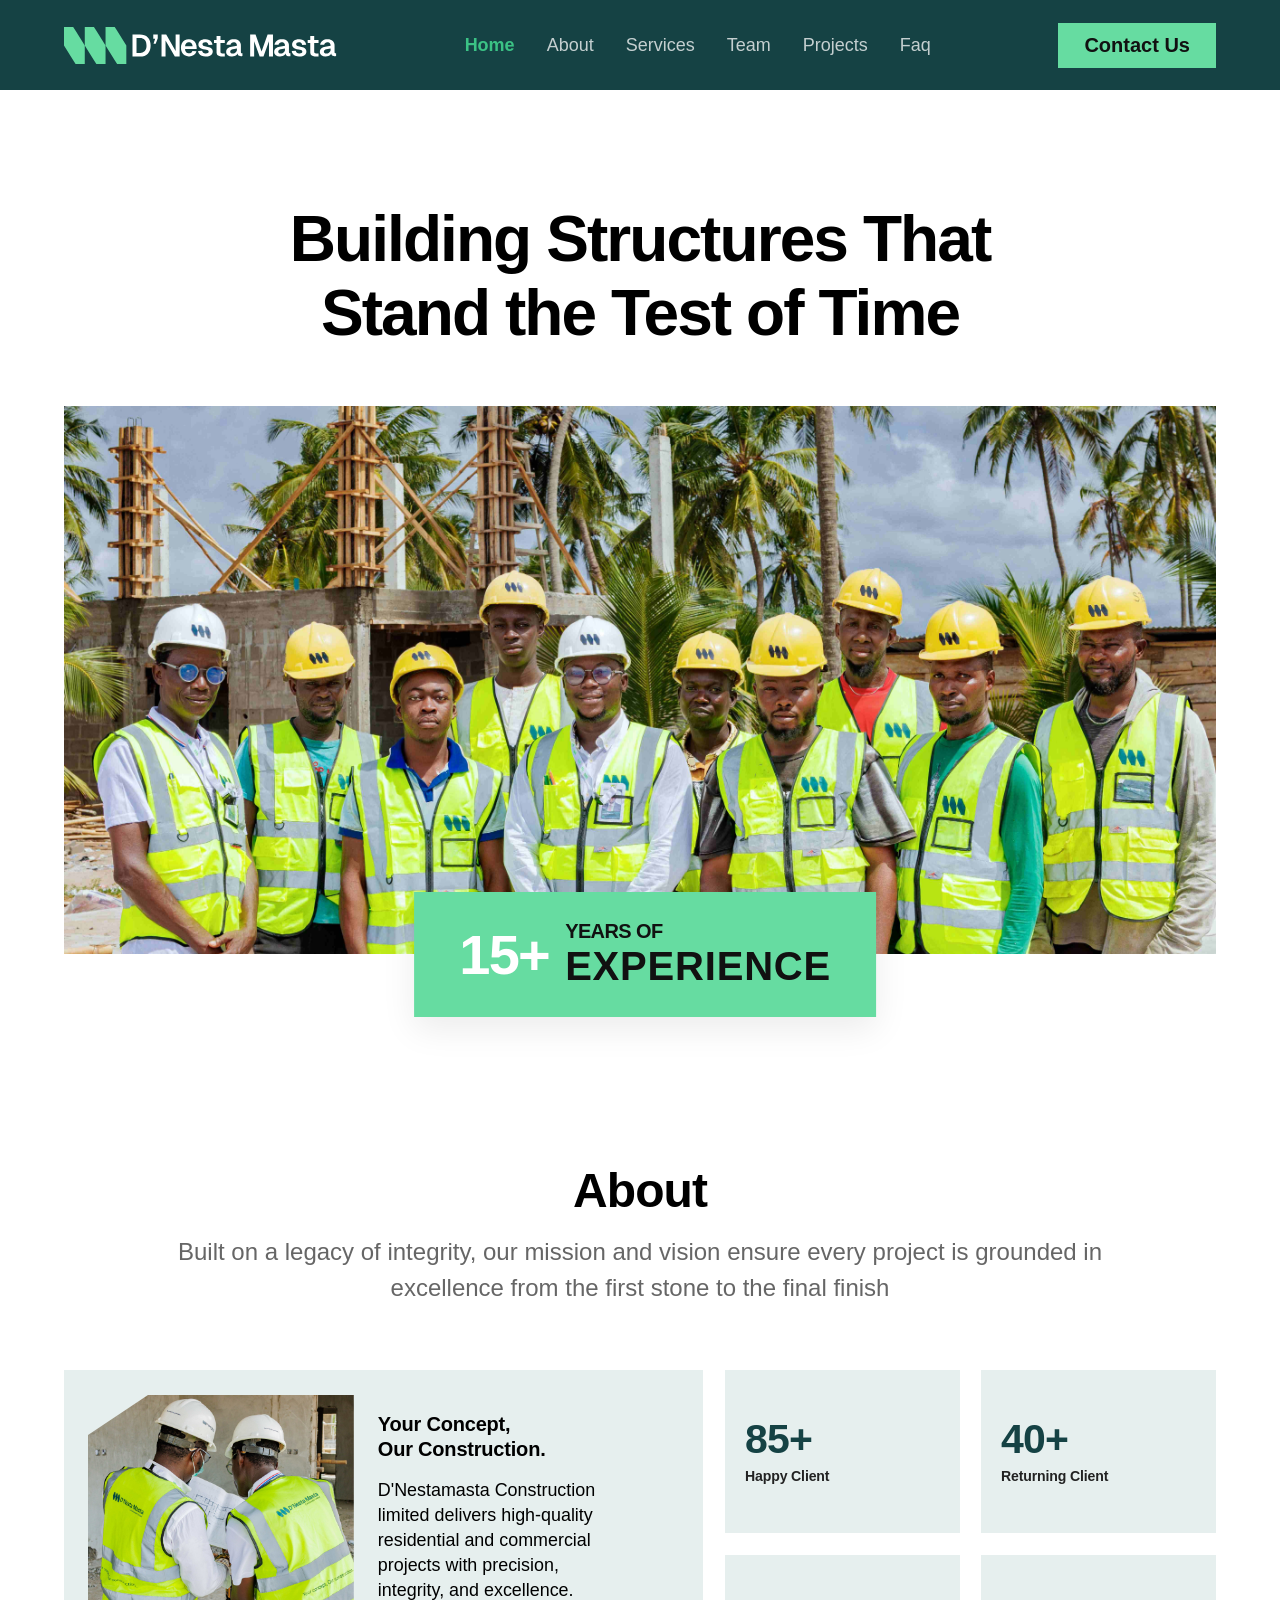
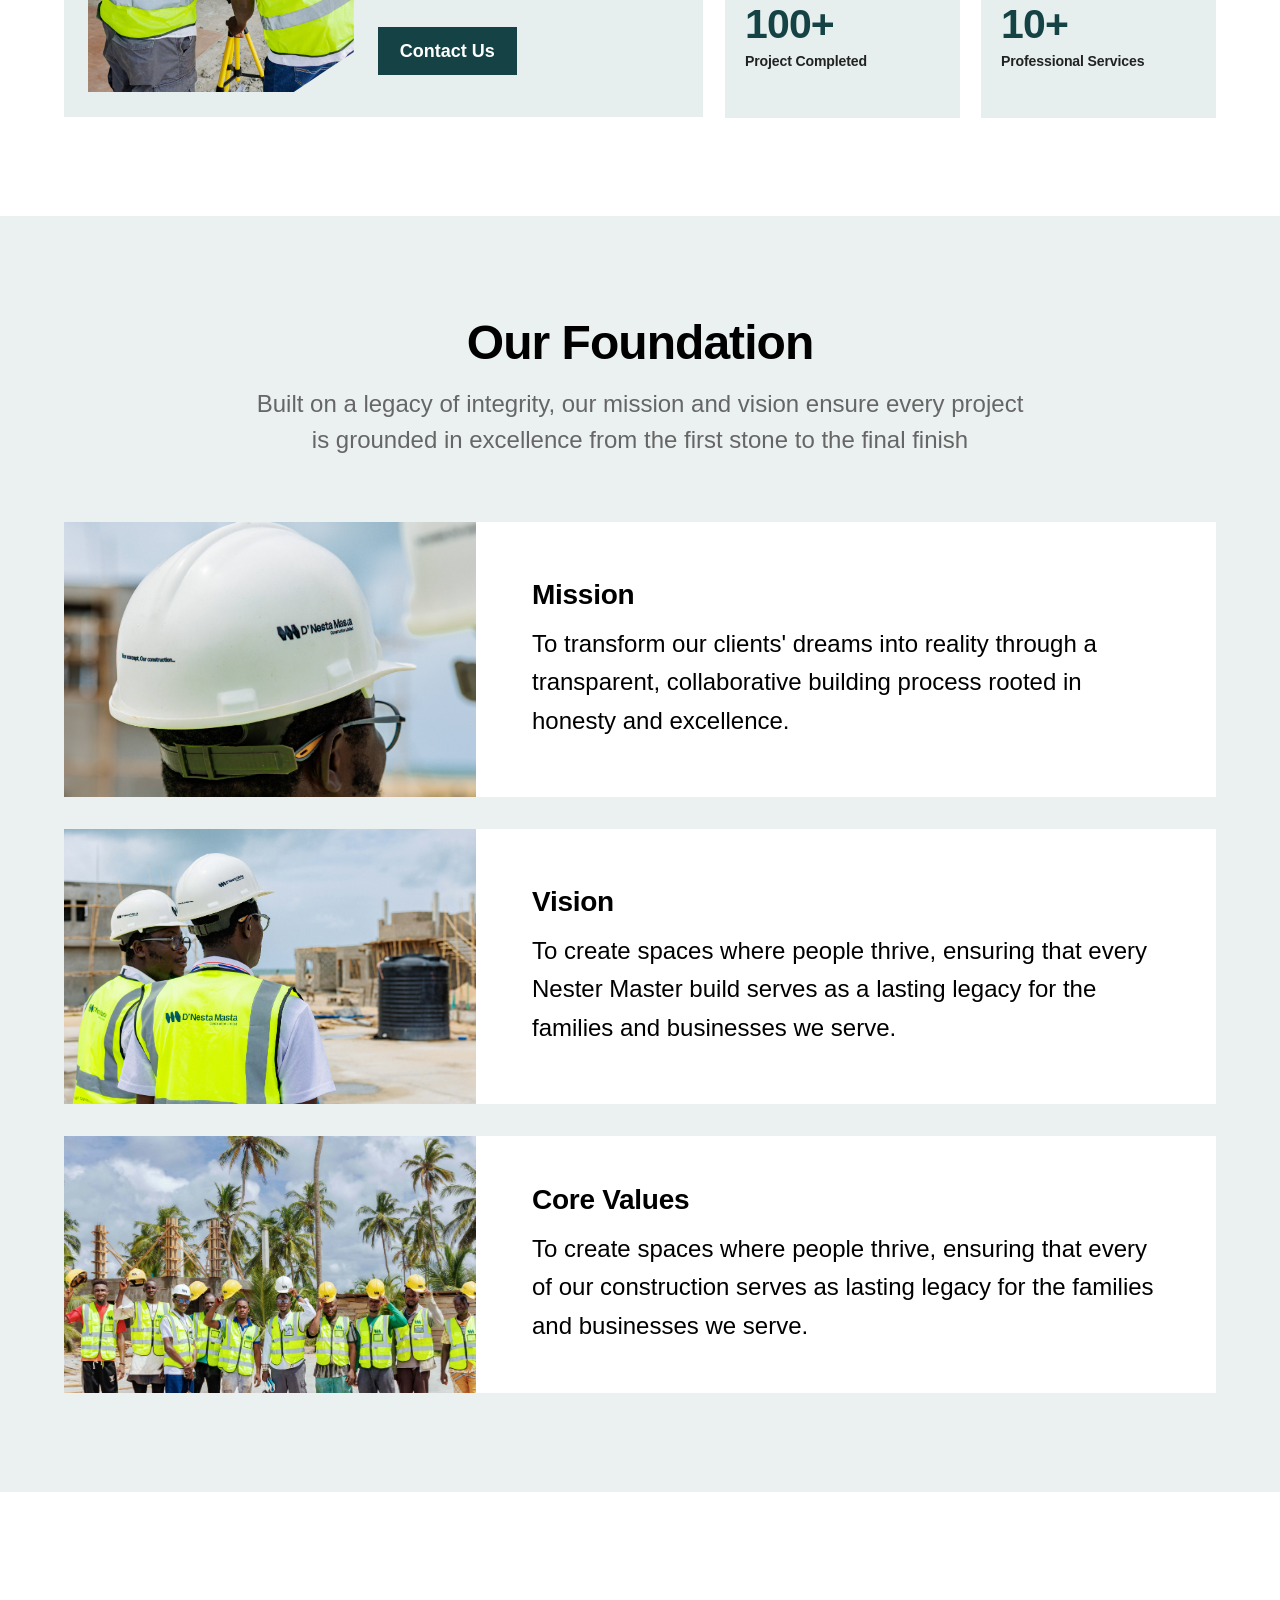
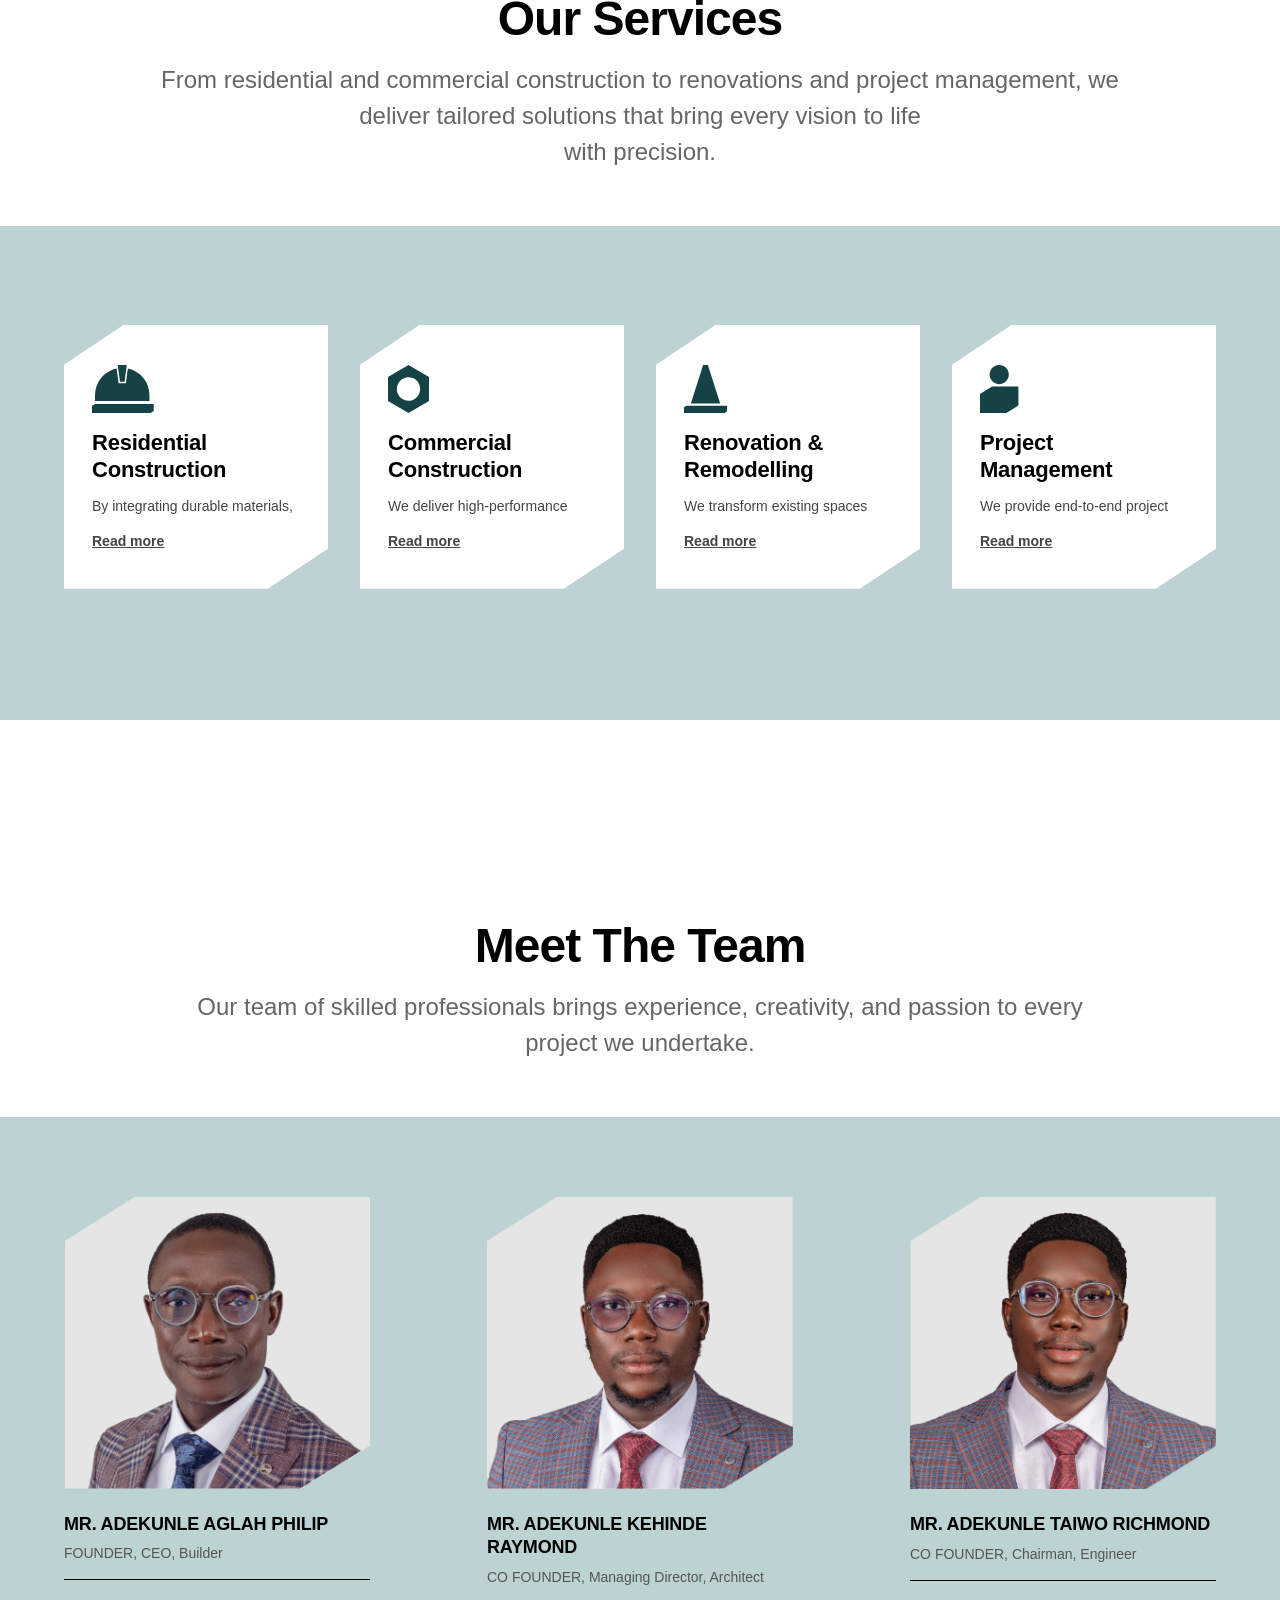
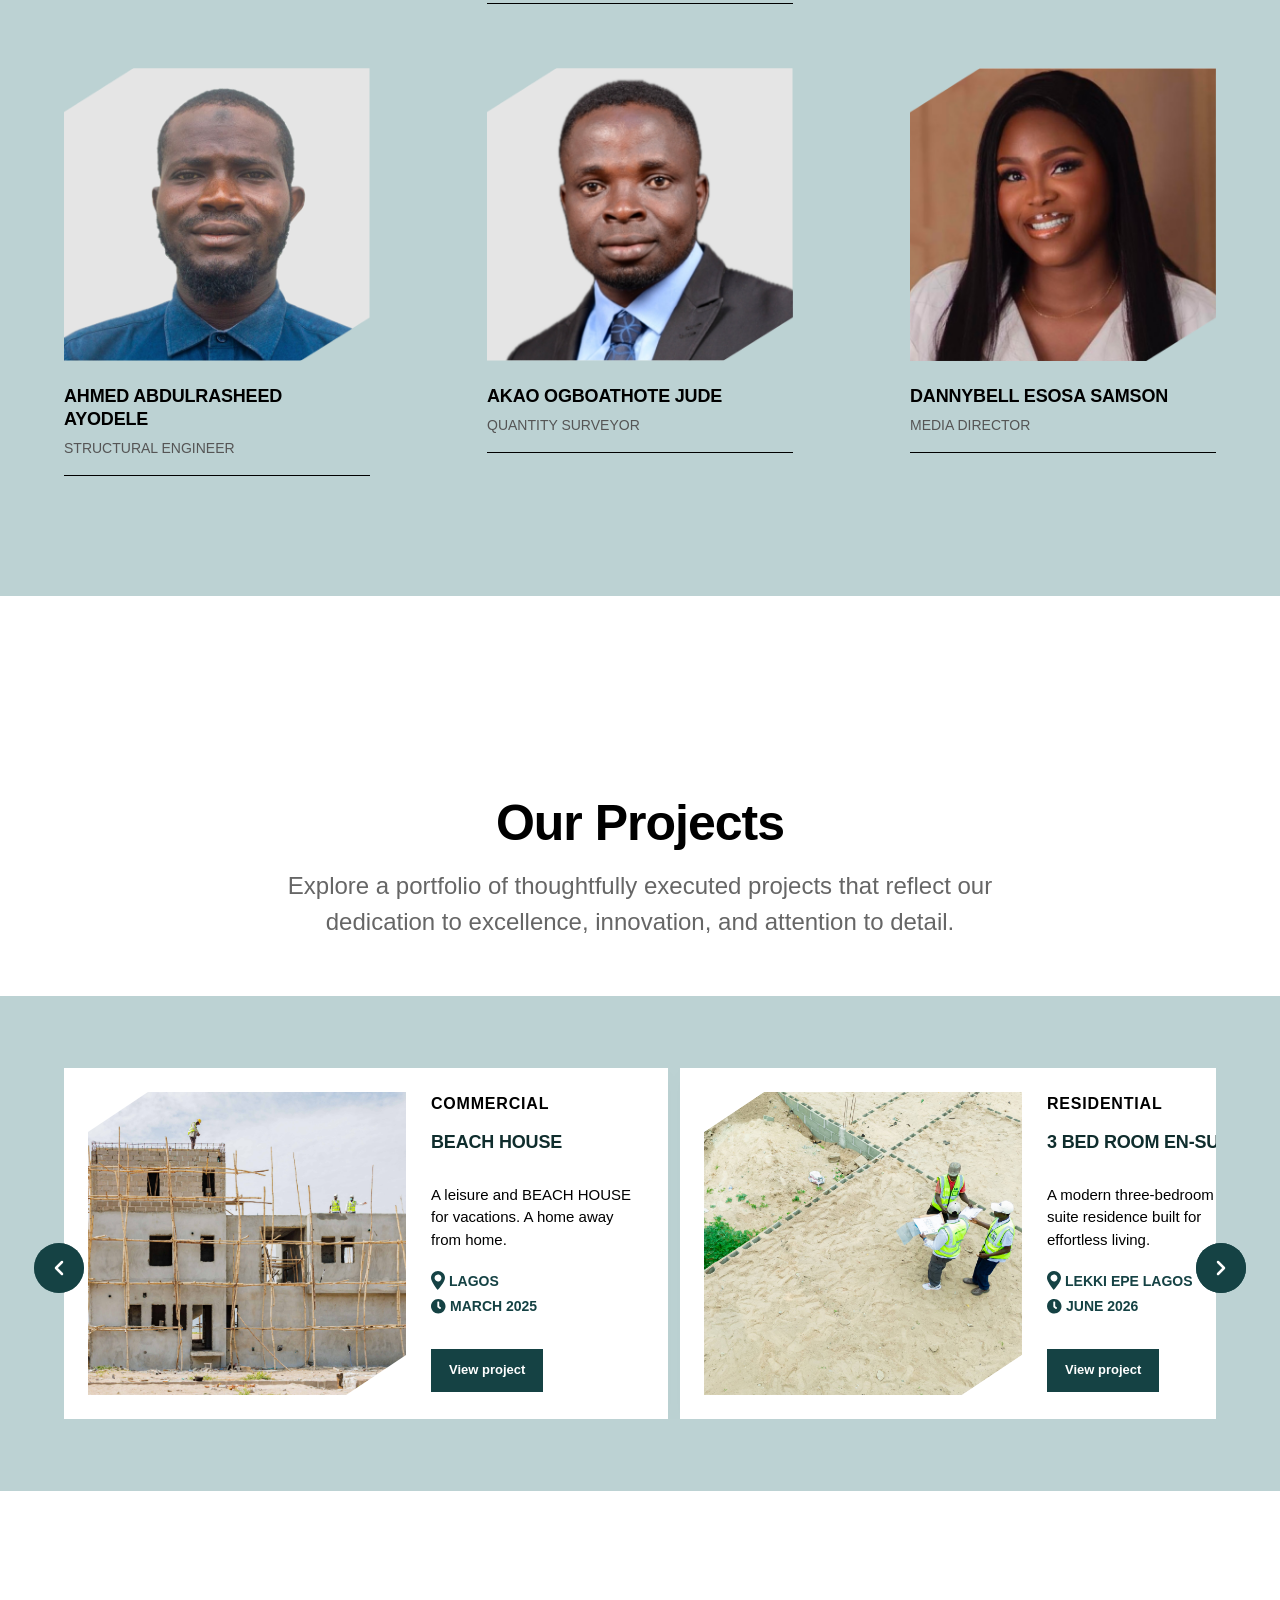
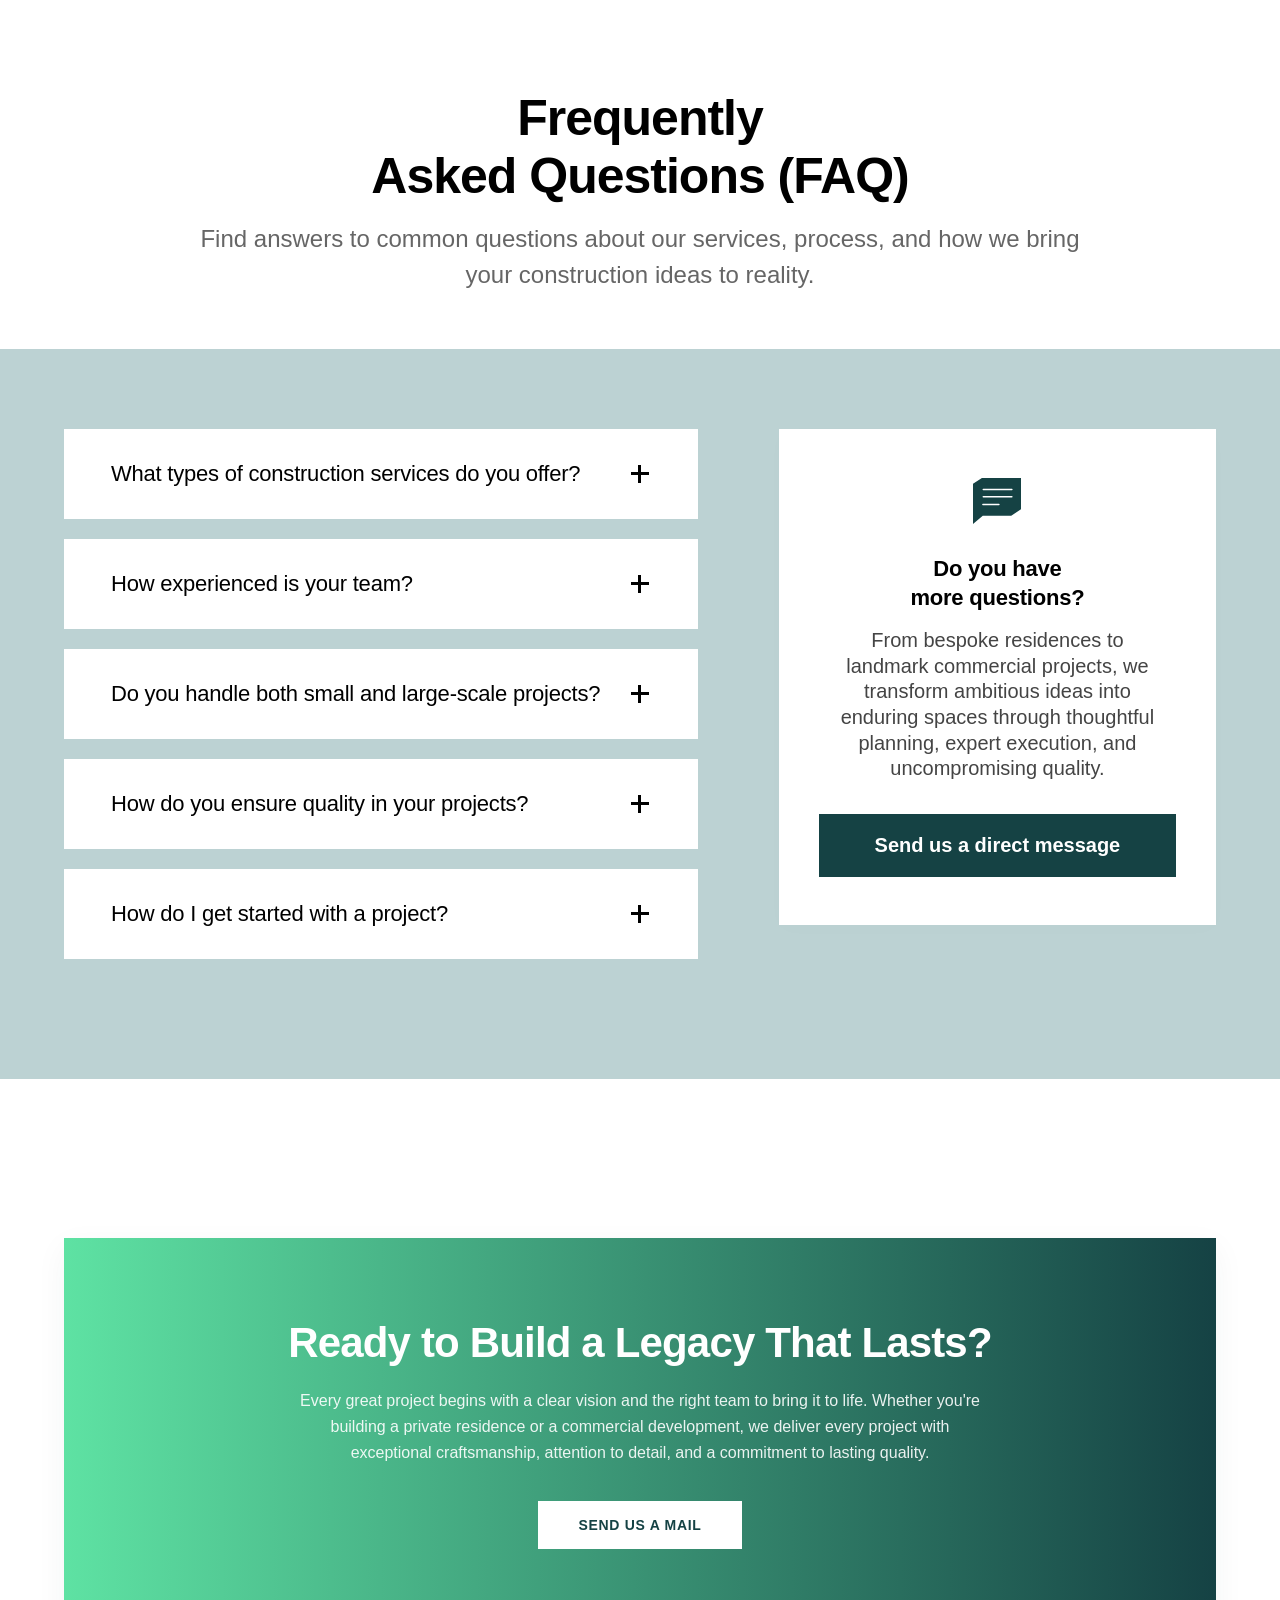
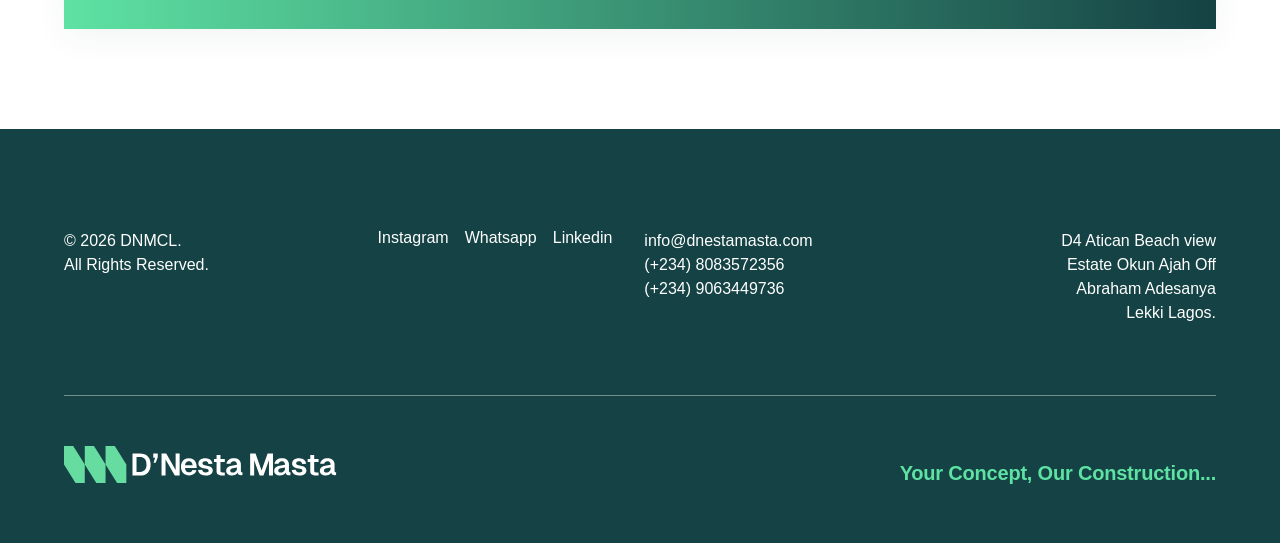
==== commit 040647c8: "commit" ====
--- a/index.html
+++ b/index.html
@@ -597,7 +597,7 @@
                 <p>
                     <a href="mailto:info@dnestamasta.com" class="footer-interactive-link">info@dnestamasta.com</a><br>
                     <a href="tel:+2348083572356" class="footer-interactive-link">(+234) 8083572356</a><br>
-                    <a href="tel:+2349063449736" class="footer-interactive-link">(+234) 8083572356</a>
+                    <a href="tel:+2349063449736" class="footer-interactive-link">(+234) 9063449736</a>
                 </p>
             </div>
             
